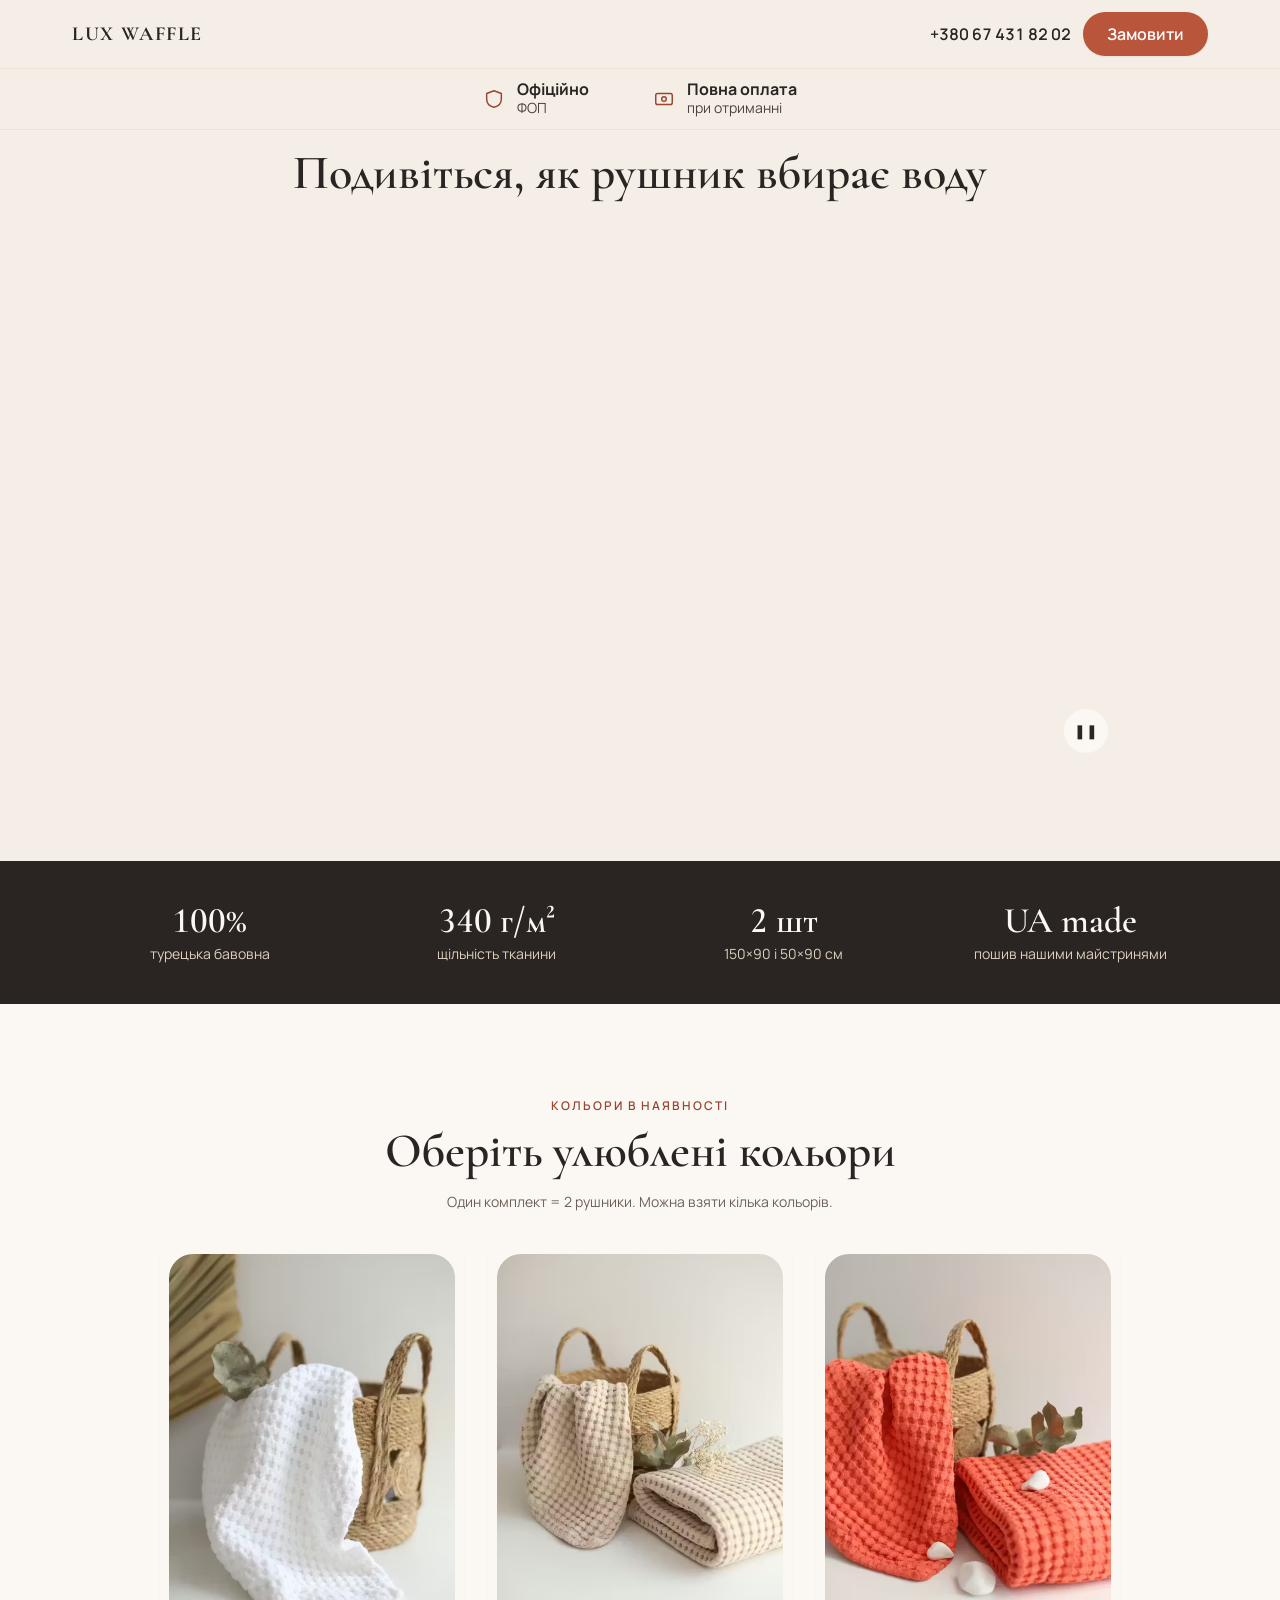
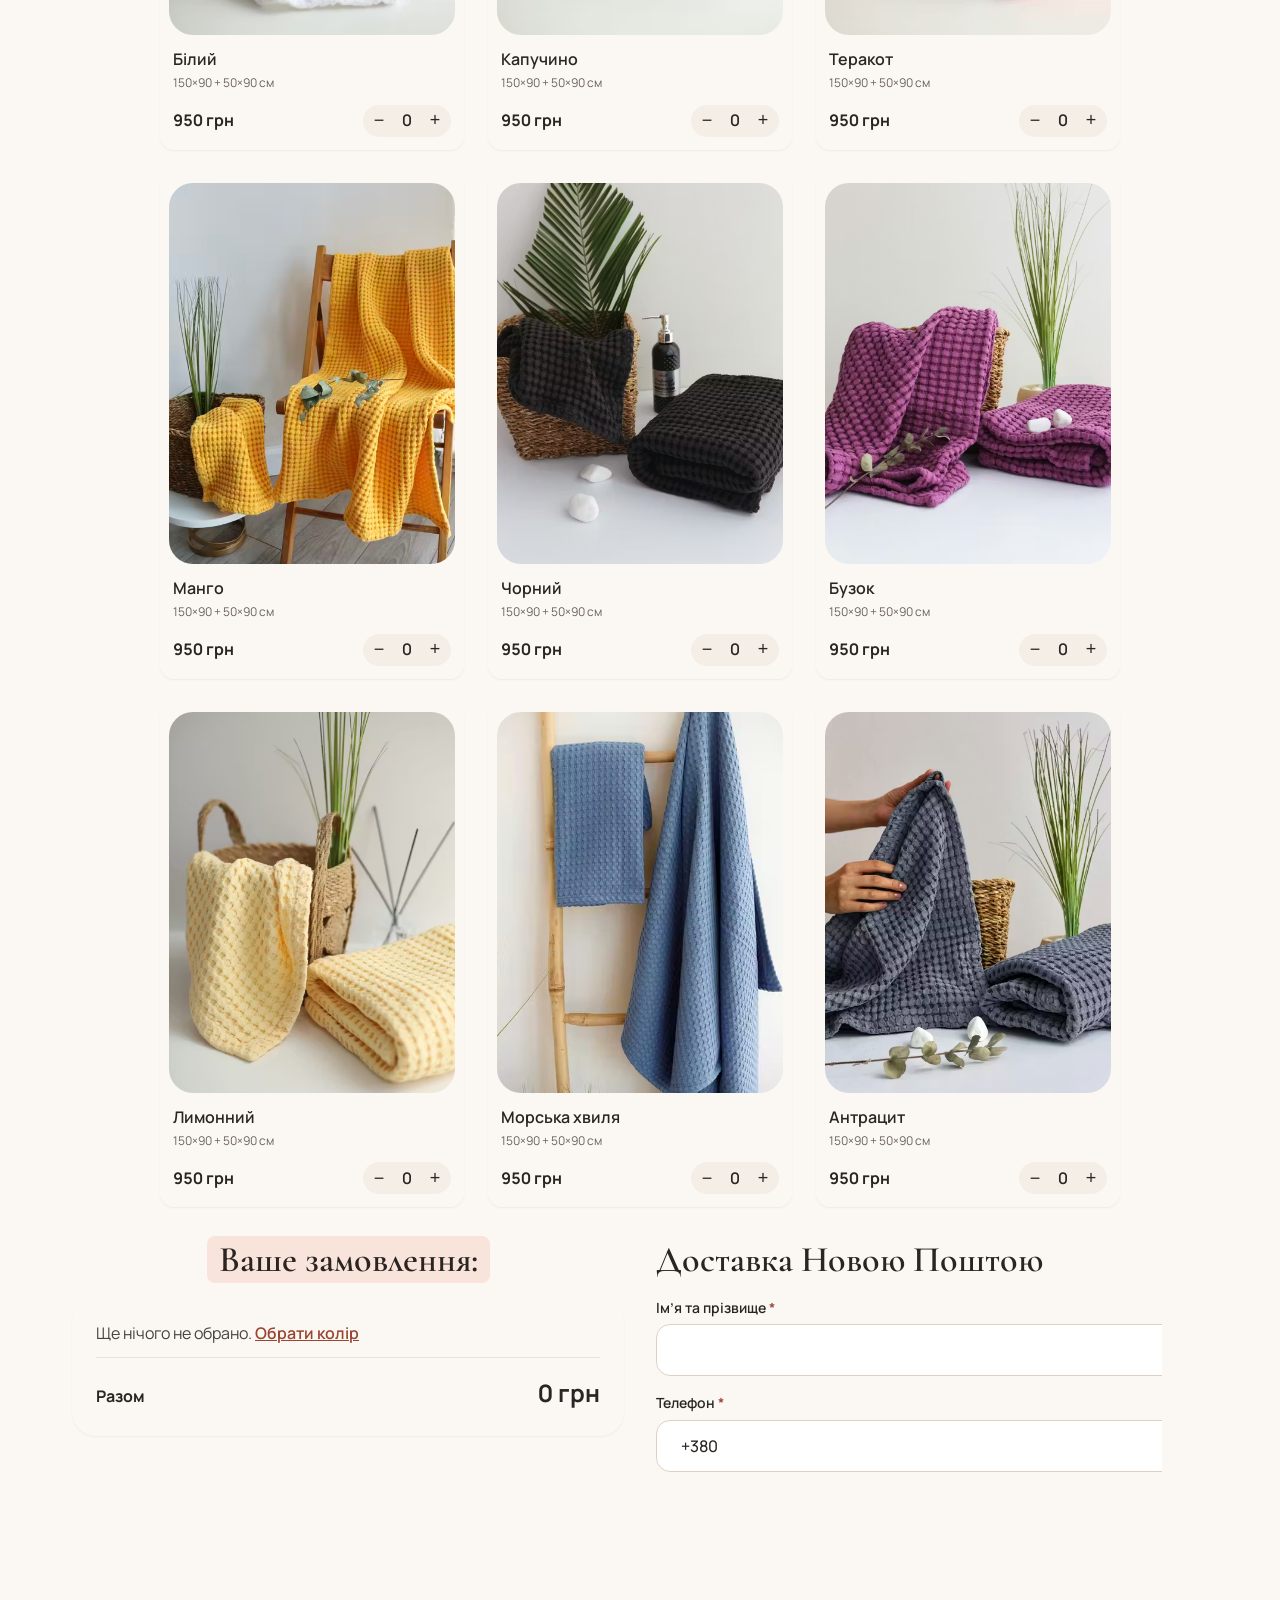
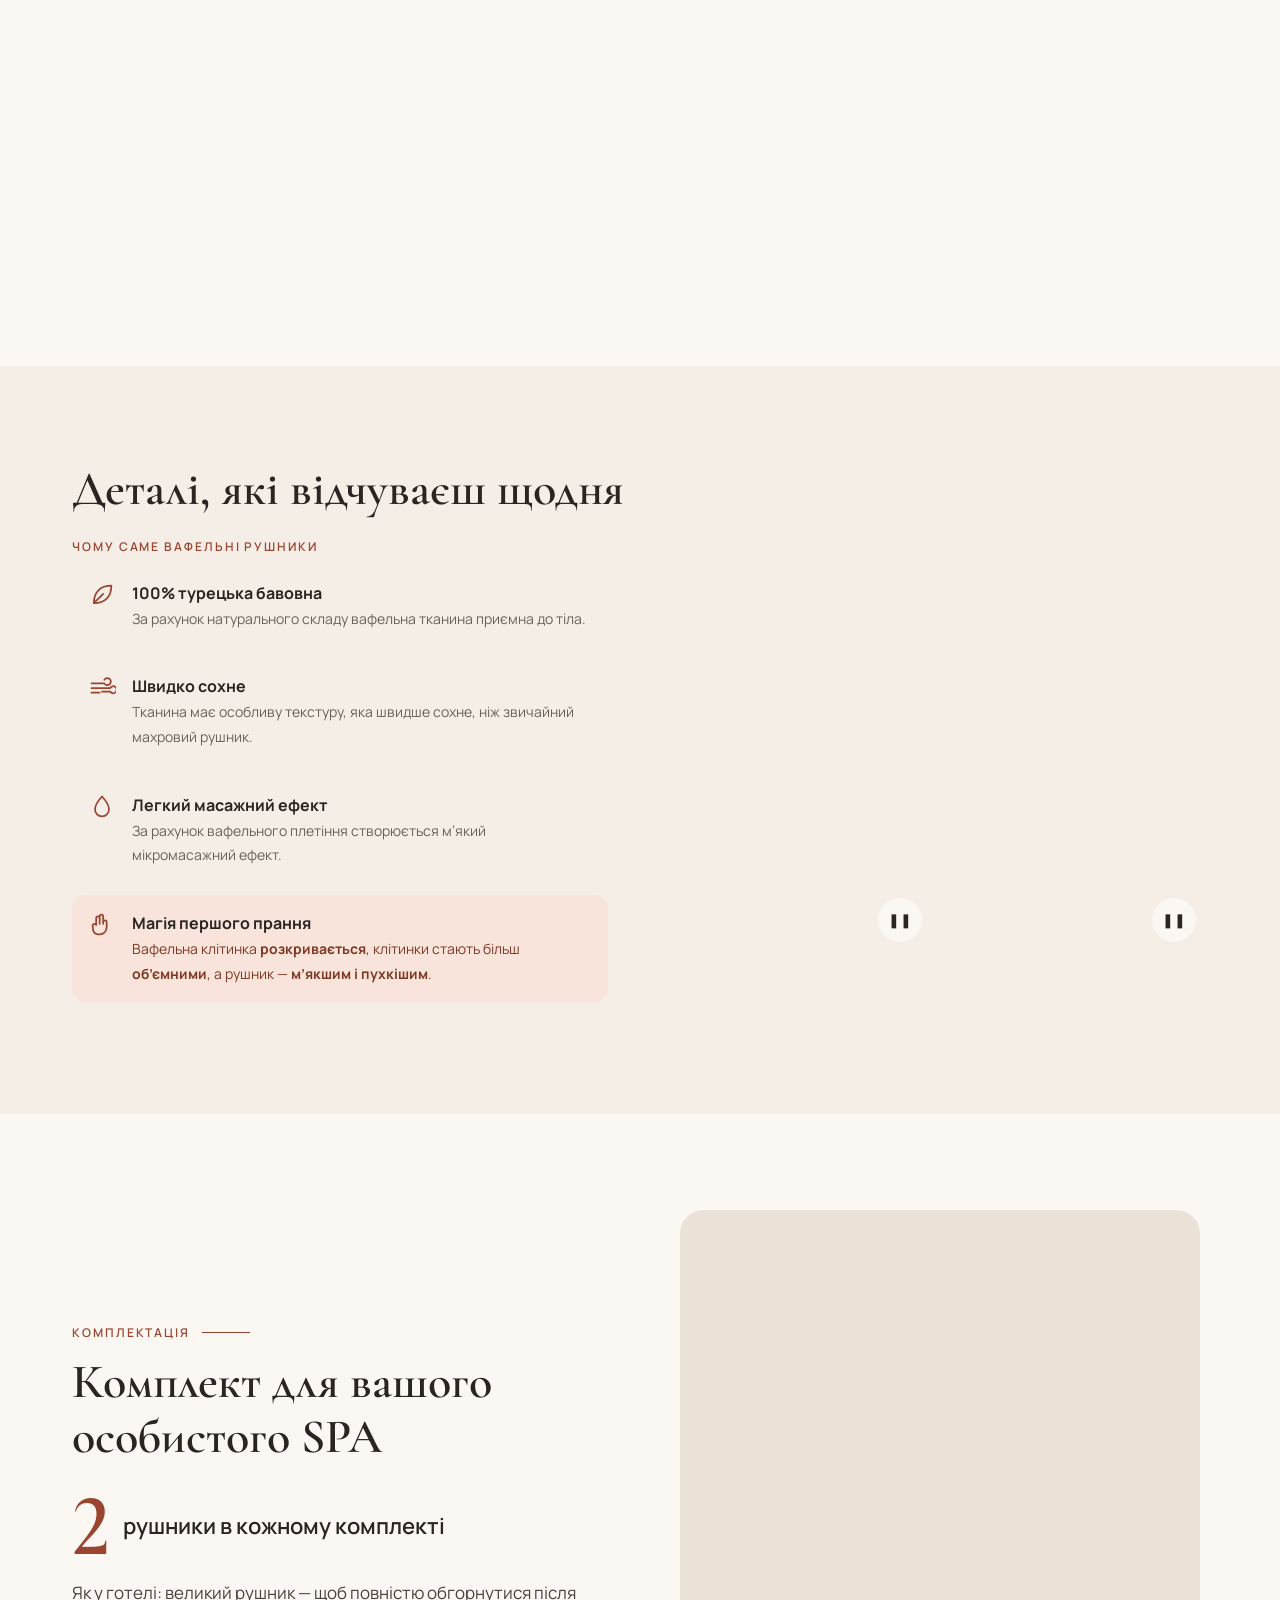
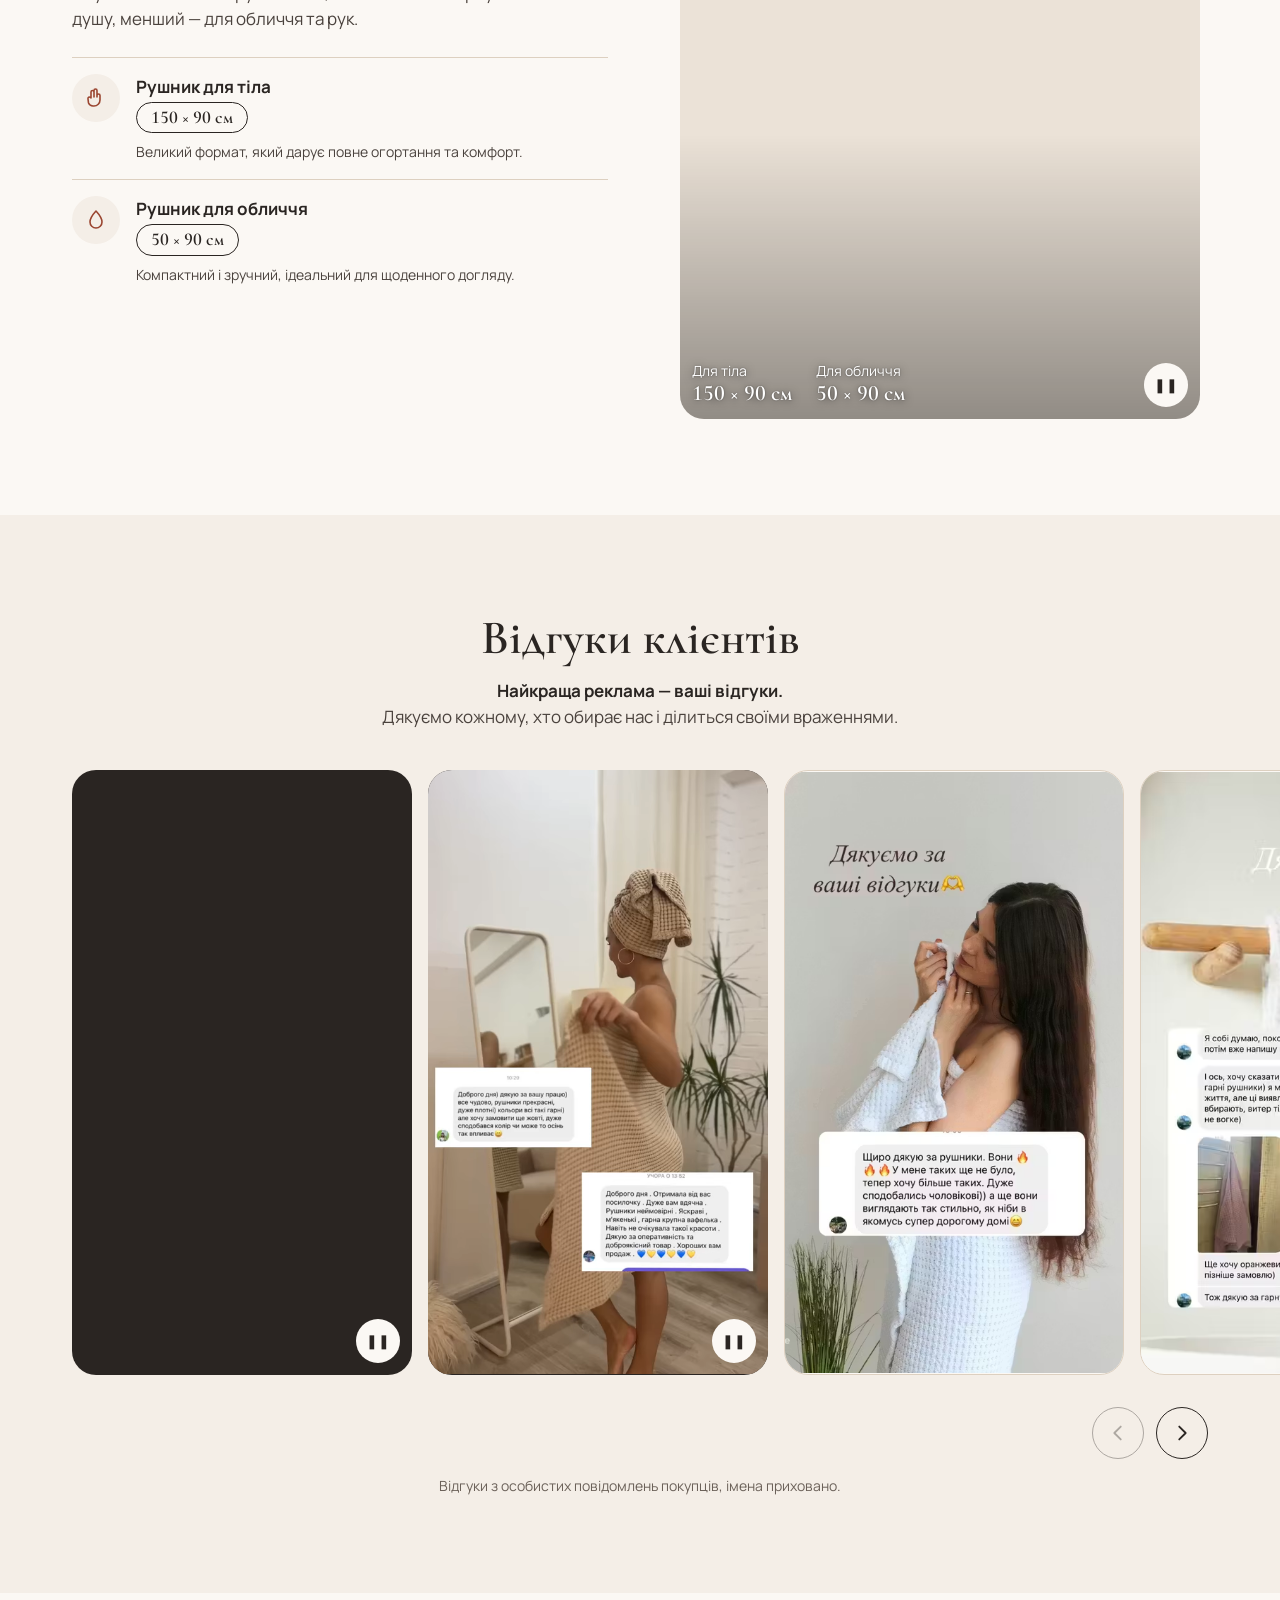
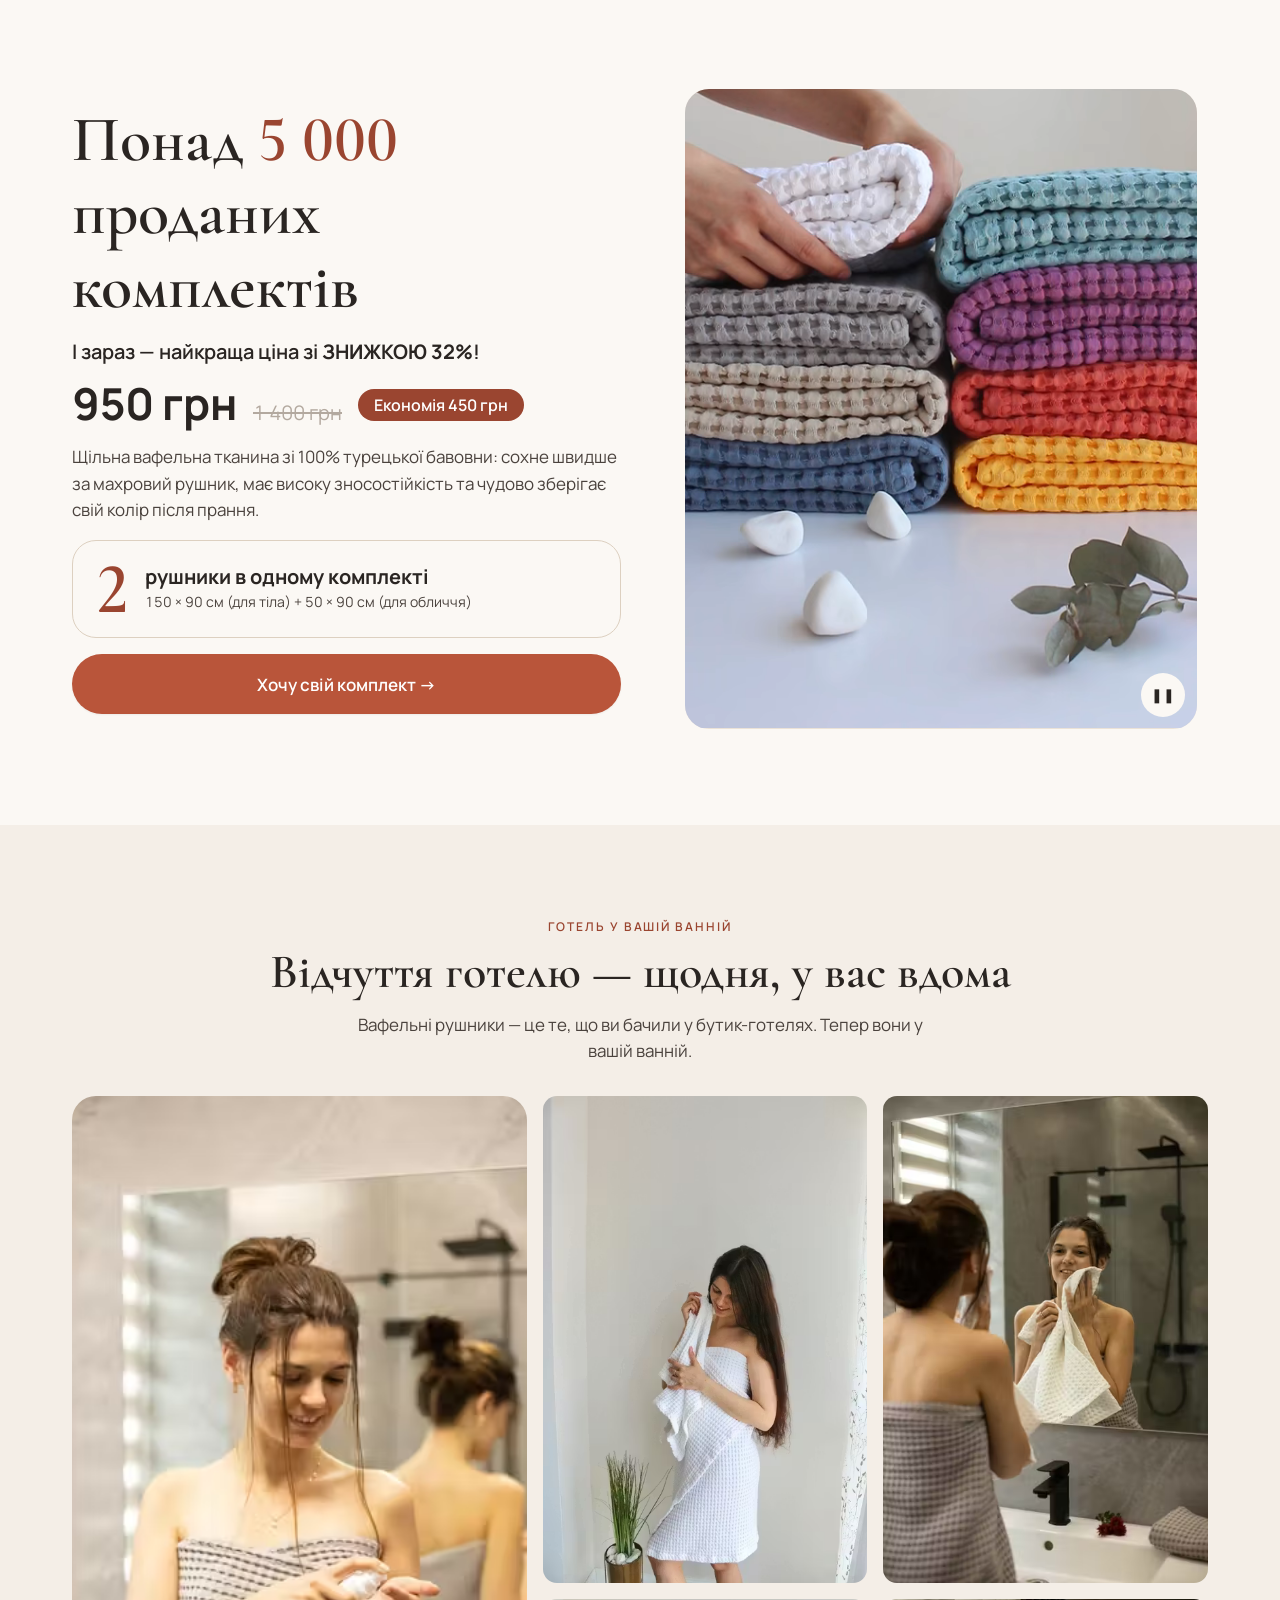
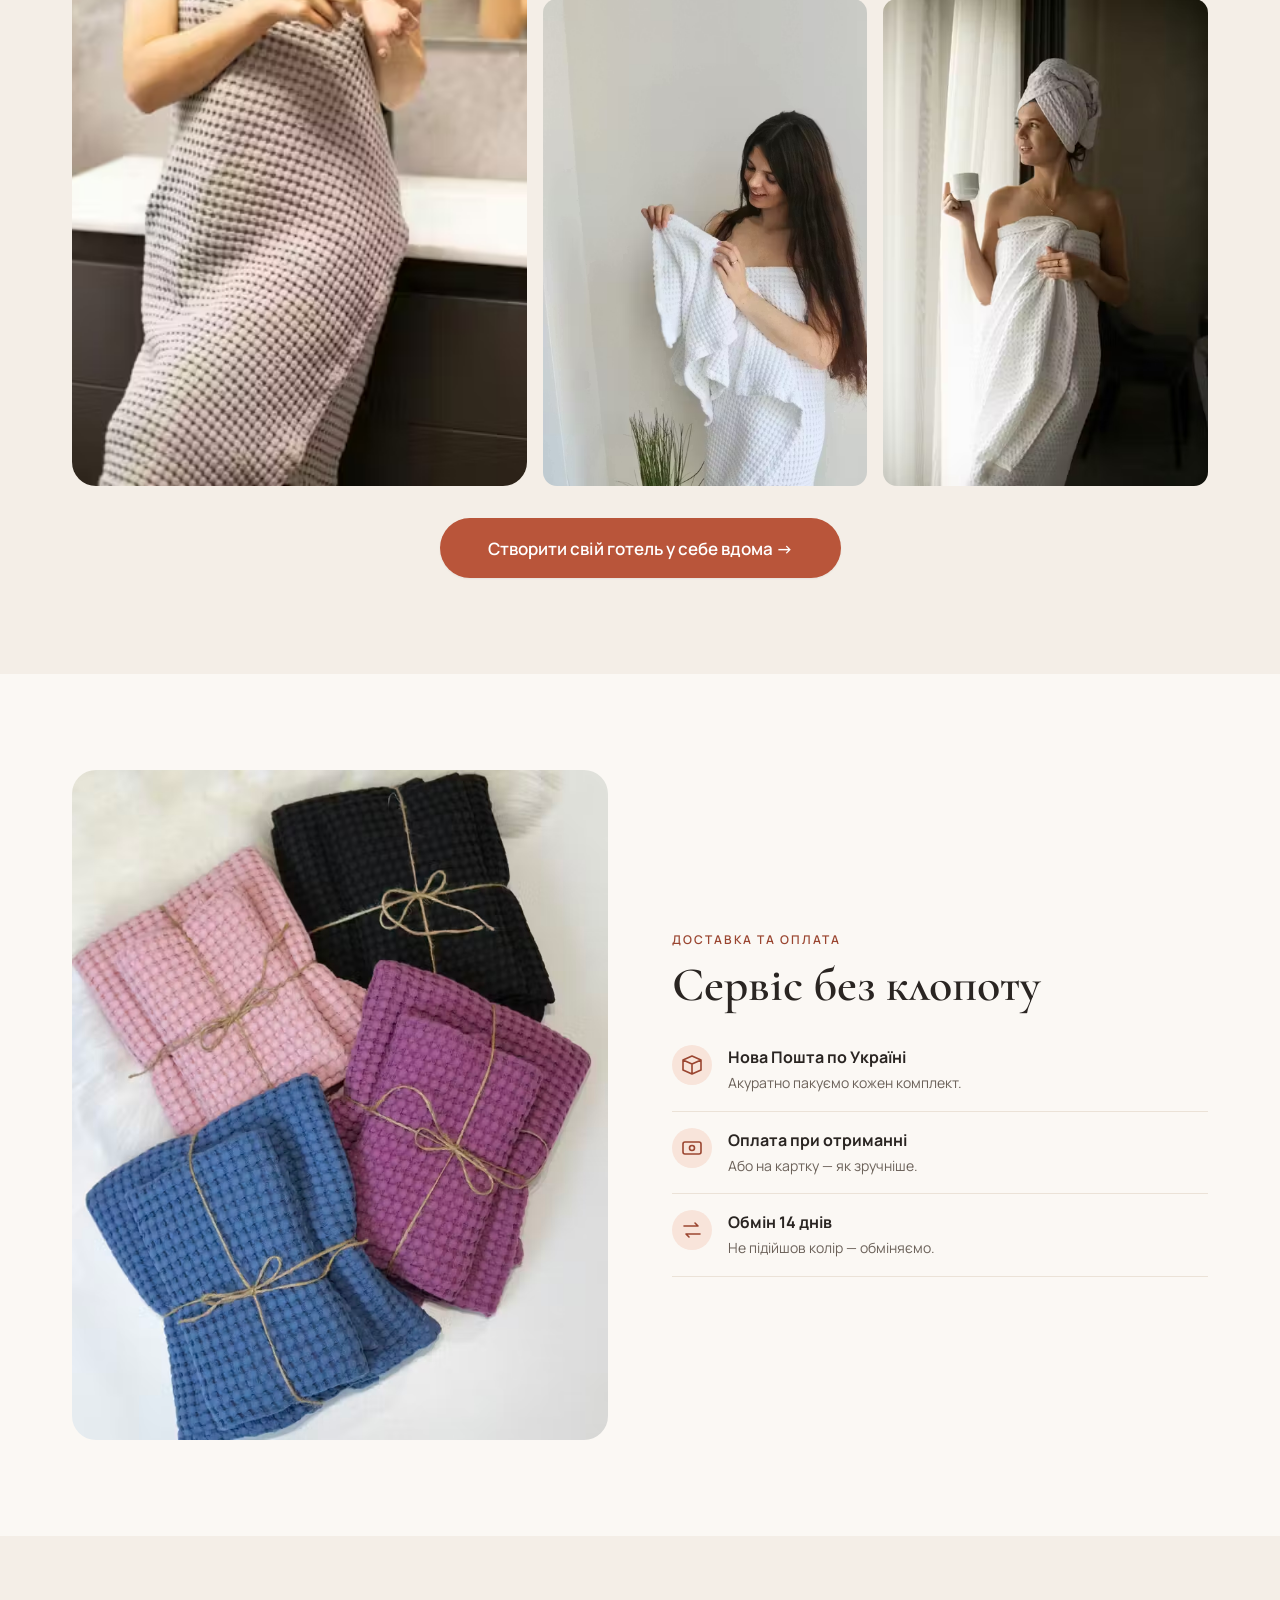
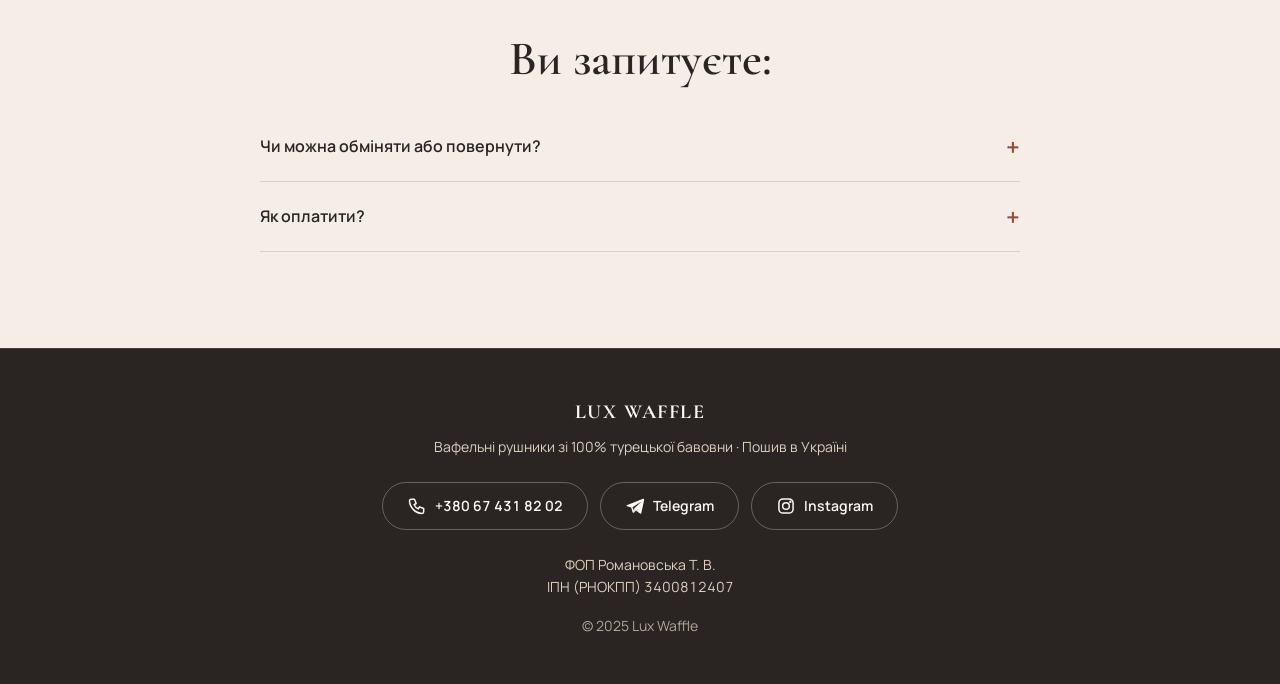
==== index.html @ 8eb2e9e8 "Enable TikTok pixel Co-Authored-By: Claude Fable 5.1 <noreply@anthropic.com>" ====
<!doctype html>
<html lang="uk">
<head>
<meta charset="utf-8">
<meta name="viewport" content="width=device-width, initial-scale=1, viewport-fit=cover">
<title>Вафельні рушники зі 100% турецької бавовни — 950 грн замість 1 400 | Lux Waffle</title>
<meta name="description" content="Комплект із двох вафельних рушників зі 100% турецької бавовни: швидко сохнуть, розпушуються після першого прання. 150×90 + 50×90 см, 950 грн. Обмін протягом 14 днів. Доставка Новою Поштою.">
<meta name="robots" content="index, follow, max-image-preview:large">
<link rel="canonical" href="https://luxwaffle.in.ua/">
<meta name="theme-color" content="#F4EEE7">
<meta name="facebook-domain-verification" content="s3192kuuu6k5izwps4gpxlghhlc7li">
<meta property="og:type" content="website">
<meta property="og:locale" content="uk_UA">
<meta property="og:site_name" content="Lux Waffle">
<meta property="og:url" content="https://luxwaffle.in.ua/">
<meta property="og:title" content="Вафельні рушники зі 100% турецької бавовни — 950 грн замість 1 400">
<meta property="og:description" content="Комплект із двох вафельних рушників (150×90 і 50×90 см): сохнуть швидше за махрові, розпушуються після першого прання. Доставка Новою Поштою по всій Україні.">
<meta property="og:image" content="https://luxwaffle.in.ua/assets/og.jpg">
<meta property="og:image:width" content="1200">
<meta property="og:image:height" content="630">
<meta property="og:image:alt" content="Жінка в білому вафельному рушнику з кавою біля вікна, комплект 950 грн">
<meta name="twitter:card" content="summary_large_image">
<meta name="twitter:title" content="Вафельні рушники зі 100% турецької бавовни — 950 грн">
<meta name="twitter:description" content="Комплект із двох вафельних рушників: сохнуть швидше за махрові, розпушуються після першого прання.">
<meta name="twitter:image" content="https://luxwaffle.in.ua/assets/og.jpg">
<link rel="icon" href="data:image/svg+xml,%3Csvg xmlns='http://www.w3.org/2000/svg' viewBox='0 0 64 64'%3E%3Crect width='64' height='64' rx='14' fill='%23B9553A'/%3E%3Ctext x='32' y='43' font-size='30' font-family='Georgia,serif' font-weight='700' text-anchor='middle' fill='%23fff'%3ELW%3C/text%3E%3C/svg%3E">
<link rel="preload" as="image" href="assets/vid/hero.jpg">
<link rel="stylesheet" href="css/tokens.css?v=5c366358">
<link rel="stylesheet" href="css/components.css?v=5c366358">
<link rel="stylesheet" href="css/landing.css?v=5c366358">
<script type="application/ld+json">{"@context":"https://schema.org","@type":"Product","name":"Комплект вафельних рушників Lux Waffle (2 шт: 150×90 і 50×90 см)","description":"100% турецька бавовна, пошив в Україні. Щільність 340 г/м².","image":"https://luxwaffle.in.ua/assets/og.jpg","url":"https://luxwaffle.in.ua/","brand":{"@type":"Brand","name":"Lux Waffle"},"offers":{"@type":"Offer","price":"950","priceCurrency":"UAH"}}</script>
</head>
<body>
<a class="skip" href="#order">Перейти до замовлення</a>

<header class="header">
  <div class="container header__bar">
    <span class="t-brand" style="font-size:1.25rem">Lux Waffle</span>
    <div class="header__right">
      <a class="tel" href="tel:+380674318202">+380 67 431 82 02</a>
      <a href="#order" class="btn btn--primary">Замовити</a>
    </div>
  </div>
</header>
<div class="trust-wrap">
<ul class="container trust-strip">
    <li class="trust-item"><svg viewBox="0 0 24 24" aria-hidden="true"><path d="M12 3l8 3v6c0 5-3.5 8-8 9-4.5-1-8-4-8-9V6z"/></svg><span><b>Офіційно</b> ФОП</span></li>
    <li class="trust-item"><svg viewBox="0 0 24 24" aria-hidden="true"><rect x="3" y="6" width="18" height="12" rx="2"/><circle cx="12" cy="12" r="2.5"/></svg><span><b>Повна оплата</b> при отриманні</span></li>
  </ul>
</div>

<main>
<section class="section" id="top" aria-labelledby="h-abs" style="padding-top:var(--sp-4)">
  <div class="container stack">
    <h2 class="t-h1 center" id="h-abs" style="margin:0 0 var(--sp-5)">Подивіться, як рушник вбирає воду</h2>
    <div class="media media--45 only-m"><video class="" muted loop playsinline preload="none" poster="assets/vid/absorb-m.jpg" aria-label="Тест вбирання вологи вафельним рушником" data-autoplay><source src="assets/vid/absorb-m.webm" type="video/webm"><source src="assets/vid/absorb-m.mp4" type="video/mp4"></video><div class="play-ui"><button class="pp" type="button" aria-label="Пауза" data-pp>❚❚</button></div></div>
    <div class="media media--169 only-d" style="max-width:960px;margin-inline:auto"><video class="" muted loop playsinline preload="none" poster="assets/vid/absorb-d.jpg" aria-label="Тест вбирання вологи вафельним рушником" data-autoplay><source src="assets/vid/absorb-d.webm" type="video/webm"><source src="assets/vid/absorb-d.mp4" type="video/mp4"></video><div class="play-ui"><button class="pp" type="button" aria-label="Пауза" data-pp>❚❚</button></div></div>
  </div>
</section>

<section class="facts" aria-label="Коротко про рушники">
  <ul class="container facts__list">
    <li><b>100%</b><span>турецька бавовна</span></li>
    <li><b>340 г/м²</b><span>щільність тканини</span></li>
    <li><b>2 шт</b><span>150×90 і 50×90 см</span></li>
    <li><b>UA made</b><span>пошив нашими майстринями</span></li>
  </ul>
</section>

<section class="section section--alt" id="order" aria-labelledby="h-order">
  <div class="container">
    <p class="t-eyebrow center" style="margin:0">Кольори в наявності</p>
    <h2 class="t-h1 center" id="h-order" style="margin:var(--sp-3) 0">Оберіть улюблені кольори</h2>
    <p class="t-small center" style="margin:0 0 var(--sp-6)">Один комплект = 2 рушники. Можна взяти кілька кольорів.</p>
    <div class="swatch-grid" id="swatches"><div class="swatch" data-i="0"><div class="swatch__img media"><picture><source type="image/avif" srcset="assets/img/c-white-480.avif 480w, assets/img/c-white-768.avif 768w" sizes="(min-width:768px) 300px, 46vw"><source type="image/webp" srcset="assets/img/c-white-480.webp 480w, assets/img/c-white-768.webp 768w" sizes="(min-width:768px) 300px, 46vw"><img class="" src="assets/img/c-white-768.jpg" srcset="assets/img/c-white-480.jpg 480w, assets/img/c-white-768.jpg 768w" sizes="(min-width:768px) 300px, 46vw" width="768" height="1152" alt="Вафельні рушники, колір білий" loading="lazy" decoding="async"></picture></div><p class="swatch__name">Білий</p><p class="swatch__meta">150×90 + 50×90 см</p><div class="swatch__row"><span class="swatch__price">950 грн</span><div class="qty" role="group" aria-label="Кількість комплектів, Білий"><button type="button" data-d="-1" aria-label="Менше">−</button><output>0</output><button type="button" data-d="1" aria-label="Більше">+</button></div></div></div><div class="swatch" data-i="1"><div class="swatch__img media"><picture><source type="image/avif" srcset="assets/img/c-cappuccino-480.avif 480w, assets/img/c-cappuccino-768.avif 768w" sizes="(min-width:768px) 300px, 46vw"><source type="image/webp" srcset="assets/img/c-cappuccino-480.webp 480w, assets/img/c-cappuccino-768.webp 768w" sizes="(min-width:768px) 300px, 46vw"><img class="" src="assets/img/c-cappuccino-768.jpg" srcset="assets/img/c-cappuccino-480.jpg 480w, assets/img/c-cappuccino-768.jpg 768w" sizes="(min-width:768px) 300px, 46vw" width="768" height="1152" alt="Вафельні рушники, колір капучино" loading="lazy" decoding="async"></picture></div><p class="swatch__name">Капучино</p><p class="swatch__meta">150×90 + 50×90 см</p><div class="swatch__row"><span class="swatch__price">950 грн</span><div class="qty" role="group" aria-label="Кількість комплектів, Капучино"><button type="button" data-d="-1" aria-label="Менше">−</button><output>0</output><button type="button" data-d="1" aria-label="Більше">+</button></div></div></div><div class="swatch" data-i="2"><div class="swatch__img media"><picture><source type="image/avif" srcset="assets/img/c-terracotta-480.avif 480w, assets/img/c-terracotta-768.avif 768w" sizes="(min-width:768px) 300px, 46vw"><source type="image/webp" srcset="assets/img/c-terracotta-480.webp 480w, assets/img/c-terracotta-768.webp 768w" sizes="(min-width:768px) 300px, 46vw"><img class="" src="assets/img/c-terracotta-768.jpg" srcset="assets/img/c-terracotta-480.jpg 480w, assets/img/c-terracotta-768.jpg 768w" sizes="(min-width:768px) 300px, 46vw" width="768" height="961" alt="Вафельні рушники, колір теракот" loading="lazy" decoding="async"></picture></div><p class="swatch__name">Теракот</p><p class="swatch__meta">150×90 + 50×90 см</p><div class="swatch__row"><span class="swatch__price">950 грн</span><div class="qty" role="group" aria-label="Кількість комплектів, Теракот"><button type="button" data-d="-1" aria-label="Менше">−</button><output>0</output><button type="button" data-d="1" aria-label="Більше">+</button></div></div></div><div class="swatch" data-i="3"><div class="swatch__img media"><picture><source type="image/avif" srcset="assets/img/c-yellow-480.avif 480w, assets/img/c-yellow-768.avif 768w" sizes="(min-width:768px) 300px, 46vw"><source type="image/webp" srcset="assets/img/c-yellow-480.webp 480w, assets/img/c-yellow-768.webp 768w" sizes="(min-width:768px) 300px, 46vw"><img class="" src="assets/img/c-yellow-768.jpg" srcset="assets/img/c-yellow-480.jpg 480w, assets/img/c-yellow-768.jpg 768w" sizes="(min-width:768px) 300px, 46vw" width="768" height="1152" alt="Вафельні рушники, колір манго" loading="lazy" decoding="async"></picture></div><p class="swatch__name">Манго</p><p class="swatch__meta">150×90 + 50×90 см</p><div class="swatch__row"><span class="swatch__price">950 грн</span><div class="qty" role="group" aria-label="Кількість комплектів, Манго"><button type="button" data-d="-1" aria-label="Менше">−</button><output>0</output><button type="button" data-d="1" aria-label="Більше">+</button></div></div></div><div class="swatch" data-i="4"><div class="swatch__img media"><picture><source type="image/avif" srcset="assets/img/c-black-480.avif 480w, assets/img/c-black-768.avif 768w" sizes="(min-width:768px) 300px, 46vw"><source type="image/webp" srcset="assets/img/c-black-480.webp 480w, assets/img/c-black-768.webp 768w" sizes="(min-width:768px) 300px, 46vw"><img class="" src="assets/img/c-black-768.jpg" srcset="assets/img/c-black-480.jpg 480w, assets/img/c-black-768.jpg 768w" sizes="(min-width:768px) 300px, 46vw" width="768" height="1152" alt="Вафельні рушники, колір чорний" loading="lazy" decoding="async"></picture></div><p class="swatch__name">Чорний</p><p class="swatch__meta">150×90 + 50×90 см</p><div class="swatch__row"><span class="swatch__price">950 грн</span><div class="qty" role="group" aria-label="Кількість комплектів, Чорний"><button type="button" data-d="-1" aria-label="Менше">−</button><output>0</output><button type="button" data-d="1" aria-label="Більше">+</button></div></div></div><div class="swatch" data-i="5"><div class="swatch__img media"><picture><source type="image/avif" srcset="assets/img/c-lilac-480.avif 480w, assets/img/c-lilac-768.avif 768w" sizes="(min-width:768px) 300px, 46vw"><source type="image/webp" srcset="assets/img/c-lilac-480.webp 480w, assets/img/c-lilac-768.webp 768w" sizes="(min-width:768px) 300px, 46vw"><img class="" src="assets/img/c-lilac-768.jpg" srcset="assets/img/c-lilac-480.jpg 480w, assets/img/c-lilac-768.jpg 768w" sizes="(min-width:768px) 300px, 46vw" width="768" height="1008" alt="Вафельні рушники, колір бузок" loading="lazy" decoding="async"></picture></div><p class="swatch__name">Бузок</p><p class="swatch__meta">150×90 + 50×90 см</p><div class="swatch__row"><span class="swatch__price">950 грн</span><div class="qty" role="group" aria-label="Кількість комплектів, Бузок"><button type="button" data-d="-1" aria-label="Менше">−</button><output>0</output><button type="button" data-d="1" aria-label="Більше">+</button></div></div></div><div class="swatch" data-i="6"><div class="swatch__img media"><picture><source type="image/avif" srcset="assets/img/c-lemon-480.avif 480w, assets/img/c-lemon-768.avif 768w" sizes="(min-width:768px) 300px, 46vw"><source type="image/webp" srcset="assets/img/c-lemon-480.webp 480w, assets/img/c-lemon-768.webp 768w" sizes="(min-width:768px) 300px, 46vw"><img class="" src="assets/img/c-lemon-768.jpg" srcset="assets/img/c-lemon-480.jpg 480w, assets/img/c-lemon-768.jpg 768w" sizes="(min-width:768px) 300px, 46vw" width="768" height="1152" alt="Вафельні рушники, колір лимонний" loading="lazy" decoding="async"></picture></div><p class="swatch__name">Лимонний</p><p class="swatch__meta">150×90 + 50×90 см</p><div class="swatch__row"><span class="swatch__price">950 грн</span><div class="qty" role="group" aria-label="Кількість комплектів, Лимонний"><button type="button" data-d="-1" aria-label="Менше">−</button><output>0</output><button type="button" data-d="1" aria-label="Більше">+</button></div></div></div><div class="swatch" data-i="7"><div class="swatch__img media"><picture><source type="image/avif" srcset="assets/img/c-wave-480.avif 480w, assets/img/c-wave-768.avif 768w" sizes="(min-width:768px) 300px, 46vw"><source type="image/webp" srcset="assets/img/c-wave-480.webp 480w, assets/img/c-wave-768.webp 768w" sizes="(min-width:768px) 300px, 46vw"><img class="" src="assets/img/c-wave-768.jpg" srcset="assets/img/c-wave-480.jpg 480w, assets/img/c-wave-768.jpg 768w" sizes="(min-width:768px) 300px, 46vw" width="768" height="961" alt="Вафельні рушники, колір морська хвиля" loading="lazy" decoding="async"></picture></div><p class="swatch__name">Морська хвиля</p><p class="swatch__meta">150×90 + 50×90 см</p><div class="swatch__row"><span class="swatch__price">950 грн</span><div class="qty" role="group" aria-label="Кількість комплектів, Морська хвиля"><button type="button" data-d="-1" aria-label="Менше">−</button><output>0</output><button type="button" data-d="1" aria-label="Більше">+</button></div></div></div><div class="swatch" data-i="8"><div class="swatch__img media"><picture><source type="image/avif" srcset="assets/img/c-anthracite-480.avif 480w, assets/img/c-anthracite-768.avif 768w" sizes="(min-width:768px) 300px, 46vw"><source type="image/webp" srcset="assets/img/c-anthracite-480.webp 480w, assets/img/c-anthracite-768.webp 768w" sizes="(min-width:768px) 300px, 46vw"><img class="" src="assets/img/c-anthracite-768.jpg" srcset="assets/img/c-anthracite-480.jpg 480w, assets/img/c-anthracite-768.jpg 768w" sizes="(min-width:768px) 300px, 46vw" width="768" height="1152" alt="Вафельні рушники, колір антрацит" loading="lazy" decoding="async"></picture></div><p class="swatch__name">Антрацит</p><p class="swatch__meta">150×90 + 50×90 см</p><div class="swatch__row"><span class="swatch__price">950 грн</span><div class="qty" role="group" aria-label="Кількість комплектів, Антрацит"><button type="button" data-d="-1" aria-label="Менше">−</button><output>0</output><button type="button" data-d="1" aria-label="Більше">+</button></div></div></div></div>
    <div class="order-grid">
      <div>
        <h3 class="t-h2 hl-title"><span class="hl">Ваше замовлення:</span></h3>
        <div class="summary">
          <div id="lines" aria-live="polite"></div>
          <div class="summary__total"><span>Разом</span><strong id="total">0 грн</strong></div>
        </div>
      </div>
      <form class="order-side" id="form" novalidate>
        <div class="order-form">
          <h3 class="t-h2" style="margin:0">Доставка Новою Поштою</h3>
          <div class="field"><label for="f-name">Ім’я та прізвище <span class="req" aria-hidden="true">*</span></label>
            <input class="input" id="f-name" name="name" autocomplete="name" required aria-required="true" aria-describedby="e-name">
            <p class="field__error" id="e-name" hidden></p></div>
          <div class="field"><label for="f-phone">Телефон <span class="req" aria-hidden="true">*</span></label>
            <input class="input" id="f-phone" name="phone" type="tel" inputmode="tel" autocomplete="tel" value="+380 " maxlength="17" required aria-required="true" aria-describedby="e-phone">
            <p class="field__error" id="e-phone" hidden></p></div>
          <div class="field"><label for="f-city">Населений пункт <span class="req" aria-hidden="true">*</span></label>
            <div class="combo"><input class="input" id="f-city" name="city" role="combobox" aria-autocomplete="list" aria-expanded="false" aria-controls="dl-city" autocomplete="off" autocapitalize="words" enterkeyhint="next" placeholder="Почніть вводити назву населеного пункту" required aria-required="true" aria-describedby="h-city e-city">
            <ul class="combo__list" id="dl-city" role="listbox" aria-label="Населені пункти" hidden></ul></div>
            <p class="field__hint" id="h-city">Оберіть населений пункт зі списку підказок.</p>
            <p class="field__error" id="e-city" hidden></p></div>
          <div class="field"><label for="f-wh">Відділення Нової Пошти <span class="req" aria-hidden="true">*</span></label>
            <div class="combo"><input class="input" id="f-wh" name="warehouse" role="combobox" aria-autocomplete="list" aria-expanded="false" aria-controls="dl-wh" autocomplete="off" placeholder="Спершу оберіть населений пункт" disabled required aria-required="true" aria-describedby="h-wh e-wh">
            <ul class="combo__list" id="dl-wh" role="listbox" aria-label="Відділення Нової Пошти" hidden></ul></div>
            <p class="field__hint" id="h-wh">Введіть номер відділення чи вулицю, щоб знайти потрібне.</p>
            <p class="field__error" id="e-wh" hidden></p></div>
          <div class="visually-hidden" aria-hidden="true"><label for="f-website">Не заповнюйте це поле</label><input id="f-website" name="website" tabindex="-1" autocomplete="off"></div>
          <p class="form-msg" id="form-msg" role="alert" hidden></p>
          <button class="btn btn--primary btn--block btn--lg" id="submit" type="submit">Замовити</button>
          <p class="form-note">Після отримання замовлення ми перевіримо наявність обраних кольорів та зв’яжемося з Вами у зручному месенджері або телефоном. <strong>Підтвердимо деталі замовлення та надішлемо реквізити для оплати або передоплати.</strong></p>
        </div>
      </form>
    </div>
  </div>
</section>

<section class="section" id="why" aria-labelledby="h-why">
  <div class="container why__head">
    <h2 class="t-h1" id="h-why" style="margin:0">Деталі, які відчуваєш щодня</h2>
  </div>
  <div class="container split split--rev" style="margin-top:var(--sp-5)">
    <div class="duo">
      <div class="media media--34"><video class="" muted loop playsinline preload="none" poster="assets/vid/wash.jpg" aria-label="Відео: вафельний рушник після прання" data-autoplay><source src="assets/vid/wash.webm" type="video/webm"><source src="assets/vid/wash.mp4" type="video/mp4"></video><div class="play-ui"><button class="pp" type="button" aria-label="Пауза" data-pp>❚❚</button></div></div>
      <div class="media media--34"><video class="" muted loop playsinline preload="none" poster="assets/vid/massage.jpg" aria-label="Макро: палець продавлює вафельну текстуру" data-autoplay><source src="assets/vid/massage.webm" type="video/webm"><source src="assets/vid/massage.mp4" type="video/mp4"></video><div class="play-ui"><button class="pp" type="button" aria-label="Пауза" data-pp>❚❚</button></div></div>
    </div>
    <div>
      <p class="t-eyebrow" style="margin:0 0 var(--sp-3)">Чому саме вафельні рушники</p>
      <ul class="benefits">
        <li class="benefit "><svg viewBox="0 0 24 24" aria-hidden="true"><path d="M5 19C5 9 11 4 20 4c0 9-5 15-15 15zM5 19l8-8"/></svg><div><b>100% турецька бавовна</b><span>За рахунок натурального складу вафельна тканина приємна до тіла.</span></div></li>
        <li class="benefit "><svg viewBox="0 0 24 24" aria-hidden="true"><path d="M3 8h11a3 3 0 100-3M3 12h16a3 3 0 110 3H12M3 16h7"/></svg><div><b>Швидко сохне</b><span>Тканина має особливу текстуру, яка швидше сохне, ніж звичайний махровий рушник.</span></div></li>
        <li class="benefit "><svg viewBox="0 0 24 24" aria-hidden="true"><path d="M12 3s6 6.5 6 11a6 6 0 11-12 0c0-4.5 6-11 6-11z"/></svg><div><b>Легкий масажний ефект</b><span>За рахунок вафельного плетіння створюється м’який мікромасажний ефект.</span></div></li>
        <li class="benefit benefit--magic"><svg viewBox="0 0 24 24" aria-hidden="true"><path d="M7 12V6a1.5 1.5 0 013 0v5m0-1V4.5a1.5 1.5 0 013 0V11m0-1.5a1.5 1.5 0 013 0V14a6 6 0 01-6 6h-1a5 5 0 01-4.5-3L4 13a1.5 1.5 0 012.5-1.5L7 12"/></svg><div><b>Магія першого прання</b><span>Вафельна клітинка <strong>розкривається</strong>, клітинки стають більш <strong>об’ємними</strong>, а рушник — <strong>м’якшим і пухкішим</strong>.</span></div></li>
      </ul>
    </div>
  </div>
</section>

<section class="section section--alt" id="kit" aria-labelledby="h-kit">
  <div class="container pair">
    <div>
      <p class="t-eyebrow t-eyebrow--line" style="margin:0">Комплектація</p>
      <h2 class="t-h1" id="h-kit" style="margin:var(--sp-4) 0 var(--sp-5)">Комплект для вашого особистого SPA</h2>
      <p class="pair__count"><span class="pair__big">2</span><span class="pair__cap">рушники в кожному комплекті</span></p>
      <p class="lead">Як у готелі: великий рушник — щоб повністю обгорнутися після душу, менший — для обличчя та рук.</p>
      <div style="margin-top:var(--sp-5)">
        <div class="spec-row"><div class="spec-row__icon"><svg viewBox="0 0 24 24" aria-hidden="true"><path d="M7 12V6a1.5 1.5 0 013 0v5m0-1V4.5a1.5 1.5 0 013 0V11m0-1.5a1.5 1.5 0 013 0V14a6 6 0 01-6 6h-1a5 5 0 01-4.5-3L4 13a1.5 1.5 0 012.5-1.5L7 12"/></svg></div><div><b>Рушник для тіла</b><span class="spec-row__size">150 × 90 см</span><p>Великий формат, який дарує повне огортання та комфорт.</p></div></div>
        <div class="spec-row"><div class="spec-row__icon"><svg viewBox="0 0 24 24" aria-hidden="true"><path d="M12 3s6 6.5 6 11a6 6 0 11-12 0c0-4.5 6-11 6-11z"/></svg></div><div><b>Рушник для обличчя</b><span class="spec-row__size">50 × 90 см</span><p>Компактний і зручний, ідеальний для щоденного догляду.</p></div></div>
      </div>
    </div>
    <div class="pair__photo pair__photo--video">
      <video class="" muted loop playsinline preload="none" poster="assets/vid/feel.jpg" aria-label="Жінка у великому білому вафельному рушнику для тіла притискає до щоки менший рушник для обличчя" data-autoplay><source src="assets/vid/feel.webm" type="video/webm"><source src="assets/vid/feel.mp4" type="video/mp4"></video><div class="play-ui"><button class="pp" type="button" aria-label="Пауза" data-pp>❚❚</button></div>
      <div class="pair__tags">
        <div class="callout"><small>Для тіла</small><b>150 × 90 см</b></div>
        <div class="callout"><small>Для обличчя</small><b>50 × 90 см</b></div>
      </div>
    </div>
  </div>
</section>

<section class="section" id="reviews" aria-labelledby="h-rev">
  <div class="container">
    <h2 class="t-h1 center" id="h-rev" style="margin:0 0 var(--sp-3)">Відгуки клієнтів</h2>
    <p class="lead center" style="max-width:560px;margin-inline:auto"><strong>Найкраща реклама — ваші відгуки.</strong><br>Дякуємо кожному, хто обирає нас і ділиться своїми враженнями.</p>
  </div>
  <div class="car">
    <ul class="car__track" id="rev-track" tabindex="0" role="region" aria-label="Відгуки клієнтів: гортайте вбік"><li class="slide slide--video"><figure><video class="" muted loop playsinline preload="none" poster="assets/vid/review1.jpg" aria-label="Відеовідгук: покупниця в бежевому вафельному рушнику" data-autoplay><source src="assets/vid/review1.webm" type="video/webm"><source src="assets/vid/review1.mp4" type="video/mp4"></video><div class="play-ui"><button class="pp" type="button" aria-label="Пауза" data-pp>❚❚</button></div><figcaption>«Хочу замовити два комплекти таких же, як раніше. Я просто в захваті від цих рушників»</figcaption></figure></li><li class="slide slide--video"><figure><video class="" muted loop playsinline preload="none" poster="assets/vid/review2.jpg" aria-label="Відеовідгук: покупниця в бежевому вафельному рушнику біля дзеркала, поруч повідомлення із відгуками" data-autoplay><source src="assets/vid/review2.webm" type="video/webm"><source src="assets/vid/review2.mp4" type="video/mp4"></video><div class="play-ui"><button class="pp" type="button" aria-label="Пауза" data-pp>❚❚</button></div><figcaption>«Рушнички неймовірні. Яскраві, м’якенькі, гарна крупна вафелька. Навіть не очікувала такої краси»</figcaption></figure></li><li class="slide slide--shot"><figure><picture><source type="image/avif" srcset="assets/img/rv1-480.avif 480w, assets/img/rv1-768.avif 768w" sizes="(min-width:768px) 340px, 82vw"><source type="image/webp" srcset="assets/img/rv1-480.webp 480w, assets/img/rv1-768.webp 768w" sizes="(min-width:768px) 340px, 82vw"><img class="" src="assets/img/rv1-768.jpg" srcset="assets/img/rv1-480.jpg 480w, assets/img/rv1-768.jpg 768w" sizes="(min-width:768px) 340px, 82vw" width="768" height="1365" alt="Скриншот відгуку покупця з листування" loading="lazy" decoding="async"></picture></figure></li><li class="slide slide--shot"><figure><picture><source type="image/avif" srcset="assets/img/rv2-480.avif 480w, assets/img/rv2-768.avif 768w" sizes="(min-width:768px) 340px, 82vw"><source type="image/webp" srcset="assets/img/rv2-480.webp 480w, assets/img/rv2-768.webp 768w" sizes="(min-width:768px) 340px, 82vw"><img class="" src="assets/img/rv2-768.jpg" srcset="assets/img/rv2-480.jpg 480w, assets/img/rv2-768.jpg 768w" sizes="(min-width:768px) 340px, 82vw" width="768" height="1365" alt="Скриншот відгуку покупця з листування" loading="lazy" decoding="async"></picture></figure></li><li class="slide slide--shot"><figure><picture><source type="image/avif" srcset="assets/img/rv3-480.avif 480w, assets/img/rv3-768.avif 768w" sizes="(min-width:768px) 340px, 82vw"><source type="image/webp" srcset="assets/img/rv3-480.webp 480w, assets/img/rv3-768.webp 768w" sizes="(min-width:768px) 340px, 82vw"><img class="" src="assets/img/rv3-768.jpg" srcset="assets/img/rv3-480.jpg 480w, assets/img/rv3-768.jpg 768w" sizes="(min-width:768px) 340px, 82vw" width="768" height="1365" alt="Скриншот відгуку покупця з листування" loading="lazy" decoding="async"></picture></figure></li><li class="slide slide--shot"><figure><picture><source type="image/avif" srcset="assets/img/rv4-480.avif 480w, assets/img/rv4-768.avif 768w" sizes="(min-width:768px) 340px, 82vw"><source type="image/webp" srcset="assets/img/rv4-480.webp 480w, assets/img/rv4-768.webp 768w" sizes="(min-width:768px) 340px, 82vw"><img class="" src="assets/img/rv4-768.jpg" srcset="assets/img/rv4-480.jpg 480w, assets/img/rv4-768.jpg 768w" sizes="(min-width:768px) 340px, 82vw" width="768" height="1365" alt="Скриншот відгуку покупця з листування" loading="lazy" decoding="async"></picture></figure></li><li class="slide slide--shot"><figure><picture><source type="image/avif" srcset="assets/img/rv5-480.avif 480w, assets/img/rv5-768.avif 768w" sizes="(min-width:768px) 340px, 82vw"><source type="image/webp" srcset="assets/img/rv5-480.webp 480w, assets/img/rv5-768.webp 768w" sizes="(min-width:768px) 340px, 82vw"><img class="" src="assets/img/rv5-768.jpg" srcset="assets/img/rv5-480.jpg 480w, assets/img/rv5-768.jpg 768w" sizes="(min-width:768px) 340px, 82vw" width="768" height="1365" alt="Скриншот відгуку покупця з листування" loading="lazy" decoding="async"></picture></figure></li><li class="slide slide--shot"><figure><picture><source type="image/avif" srcset="assets/img/rv6-480.avif 480w, assets/img/rv6-768.avif 768w" sizes="(min-width:768px) 340px, 82vw"><source type="image/webp" srcset="assets/img/rv6-480.webp 480w, assets/img/rv6-768.webp 768w" sizes="(min-width:768px) 340px, 82vw"><img class="" src="assets/img/rv6-768.jpg" srcset="assets/img/rv6-480.jpg 480w, assets/img/rv6-768.jpg 768w" sizes="(min-width:768px) 340px, 82vw" width="768" height="1365" alt="Скриншот відгуку покупця з листування" loading="lazy" decoding="async"></picture></figure></li><li class="slide slide--shot"><figure><picture><source type="image/avif" srcset="assets/img/rv7-480.avif 480w, assets/img/rv7-768.avif 768w" sizes="(min-width:768px) 340px, 82vw"><source type="image/webp" srcset="assets/img/rv7-480.webp 480w, assets/img/rv7-768.webp 768w" sizes="(min-width:768px) 340px, 82vw"><img class="" src="assets/img/rv7-768.jpg" srcset="assets/img/rv7-480.jpg 480w, assets/img/rv7-768.jpg 768w" sizes="(min-width:768px) 340px, 82vw" width="768" height="1365" alt="Скриншот відгуку покупця з листування" loading="lazy" decoding="async"></picture></figure></li><li class="slide slide--shot"><figure><picture><source type="image/avif" srcset="assets/img/rv8-480.avif 480w, assets/img/rv8-768.avif 768w" sizes="(min-width:768px) 340px, 82vw"><source type="image/webp" srcset="assets/img/rv8-480.webp 480w, assets/img/rv8-768.webp 768w" sizes="(min-width:768px) 340px, 82vw"><img class="" src="assets/img/rv8-768.jpg" srcset="assets/img/rv8-480.jpg 480w, assets/img/rv8-768.jpg 768w" sizes="(min-width:768px) 340px, 82vw" width="768" height="1365" alt="Скриншот відгуку покупця з листування" loading="lazy" decoding="async"></picture></figure></li><li class="slide slide--shot"><figure><picture><source type="image/avif" srcset="assets/img/rv9-480.avif 480w, assets/img/rv9-768.avif 768w" sizes="(min-width:768px) 340px, 82vw"><source type="image/webp" srcset="assets/img/rv9-480.webp 480w, assets/img/rv9-768.webp 768w" sizes="(min-width:768px) 340px, 82vw"><img class="" src="assets/img/rv9-768.jpg" srcset="assets/img/rv9-480.jpg 480w, assets/img/rv9-768.jpg 768w" sizes="(min-width:768px) 340px, 82vw" width="768" height="1365" alt="Скриншот відгуку покупця з листування" loading="lazy" decoding="async"></picture></figure></li><li class="slide slide--shot"><figure><picture><source type="image/avif" srcset="assets/img/rv10-480.avif 480w, assets/img/rv10-768.avif 768w" sizes="(min-width:768px) 340px, 82vw"><source type="image/webp" srcset="assets/img/rv10-480.webp 480w, assets/img/rv10-768.webp 768w" sizes="(min-width:768px) 340px, 82vw"><img class="" src="assets/img/rv10-768.jpg" srcset="assets/img/rv10-480.jpg 480w, assets/img/rv10-768.jpg 768w" sizes="(min-width:768px) 340px, 82vw" width="768" height="1365" alt="Скриншот відгуку покупця з листування" loading="lazy" decoding="async"></picture></figure></li><li class="slide slide--shot"><figure><picture><source type="image/avif" srcset="assets/img/rv11-480.avif 480w, assets/img/rv11-768.avif 768w" sizes="(min-width:768px) 340px, 82vw"><source type="image/webp" srcset="assets/img/rv11-480.webp 480w, assets/img/rv11-768.webp 768w" sizes="(min-width:768px) 340px, 82vw"><img class="" src="assets/img/rv11-768.jpg" srcset="assets/img/rv11-480.jpg 480w, assets/img/rv11-768.jpg 768w" sizes="(min-width:768px) 340px, 82vw" width="768" height="1365" alt="Скриншот відгуку покупця з листування" loading="lazy" decoding="async"></picture></figure></li></ul>
    <div class="container car__nav">
      <button class="car__btn" type="button" id="rev-prev" aria-label="Попередні відгуки" disabled><svg viewBox="0 0 24 24" aria-hidden="true"><path d="M15 5l-7 7 7 7"/></svg></button>
      <button class="car__btn" type="button" id="rev-next" aria-label="Наступні відгуки"><svg viewBox="0 0 24 24" aria-hidden="true"><path d="M9 5l7 7-7 7"/></svg></button>
    </div>
  </div>
  <div class="container"><p class="t-small center" style="margin:var(--sp-4) 0 0">Відгуки з особистих повідомлень покупців, імена приховано.</p></div>
</section>

<section class="section section--alt" id="proof">
  <div class="container hero__grid">
    <div class="hero__copy">
      <h1 class="t-display hero__h1" style="margin:0">Понад <span class="hero__num">5 000</span> проданих комплектів</h1>
      <p class="hero__sub">І зараз — найкраща ціна зі <strong>ЗНИЖКОЮ 32%</strong>!</p>
      <div class="offer">
        <div class="price"><span class="price__now">950 грн</span><span class="price__old"><span class="visually-hidden">Замість </span>1 400 грн</span></div>
        <span class="chip chip--save">Економія 450 грн</span>
      </div>
      <p class="lead">Щільна вафельна тканина зі 100% турецької бавовни: сохне швидше за махровий рушник, має високу зносостійкість та чудово зберігає свій колір після прання.</p>
      <div class="kit-badge">
        <span class="kit-badge__num" aria-hidden="true">2</span>
        <div class="kit-badge__txt"><b>рушники в одному комплекті</b><span>150 × 90 см (для тіла) + 50 × 90 см (для обличчя)</span></div>
      </div>
      <a href="#order" class="btn btn--primary btn--lg">Хочу свій комплект →</a>
    </div>
    <div class="hero__media media">
      <video class="" muted loop playsinline preload="none" poster="assets/vid/hero.jpg" aria-label="Білий вафельний рушник знімають зі стопки" data-autoplay><source src="assets/vid/hero.webm" type="video/webm"><source src="assets/vid/hero.mp4" type="video/mp4"></video><div class="play-ui"><button class="pp" type="button" aria-label="Пауза" data-pp>❚❚</button></div>
    </div>
  </div>
</section>

<section class="section hotel" aria-labelledby="h-gal">
  <div class="container">
    <p class="t-eyebrow center" style="margin:0">Готель у вашій ванній</p>
    <h2 class="t-h1 center" id="h-gal" style="margin:var(--sp-3) 0">Відчуття готелю — щодня, у вас вдома</h2>
    <p class="lead center" style="max-width:600px;margin-inline:auto">Вафельні рушники — це те, що ви бачили у бутик-готелях. Тепер вони у вашій ванній.</p>
    <div class="mosaic">
      <div class="media mosaic__big"><picture><source type="image/avif" srcset="assets/img/life1-480.avif 480w, assets/img/life1-768.avif 768w, assets/img/life1-1200.avif 1200w" sizes="(min-width:992px) 380px, 100vw"><source type="image/webp" srcset="assets/img/life1-480.webp 480w, assets/img/life1-768.webp 768w, assets/img/life1-1200.webp 1200w" sizes="(min-width:992px) 380px, 100vw"><img class="" src="assets/img/life1-768.jpg" srcset="assets/img/life1-480.jpg 480w, assets/img/life1-768.jpg 768w, assets/img/life1-1200.jpg 1200w" sizes="(min-width:992px) 380px, 100vw" width="1200" height="1800" alt="Жінка в сірому вафельному рушнику біля раковини у світлій ванній" loading="lazy" decoding="async"></picture></div>
      <div class="media"><picture><source type="image/avif" srcset="assets/img/gal5-480.avif 480w, assets/img/gal5-768.avif 768w" sizes="(min-width:992px) 190px, 46vw"><source type="image/webp" srcset="assets/img/gal5-480.webp 480w, assets/img/gal5-768.webp 768w" sizes="(min-width:992px) 190px, 46vw"><img class="" src="assets/img/gal5-768.jpg" srcset="assets/img/gal5-480.jpg 480w, assets/img/gal5-768.jpg 768w" sizes="(min-width:992px) 190px, 46vw" width="768" height="1146" alt="Жінка торкається щоки м’яким білим вафельним рушником" loading="lazy" decoding="async"></picture></div>
      <div class="media"><picture><source type="image/avif" srcset="assets/img/life4-480.avif 480w, assets/img/life4-768.avif 768w, assets/img/life4-1200.avif 1200w" sizes="(min-width:992px) 190px, 46vw"><source type="image/webp" srcset="assets/img/life4-480.webp 480w, assets/img/life4-768.webp 768w, assets/img/life4-1200.webp 1200w" sizes="(min-width:992px) 190px, 46vw"><img class="" src="assets/img/life4-768.jpg" srcset="assets/img/life4-480.jpg 480w, assets/img/life4-768.jpg 768w, assets/img/life4-1200.jpg 1200w" sizes="(min-width:992px) 190px, 46vw" width="1200" height="1800" alt="Жінка витирає обличчя білим рушником біля дзеркала" loading="lazy" decoding="async"></picture></div>
      <div class="media"><picture><source type="image/avif" srcset="assets/img/gal6-480.avif 480w, assets/img/gal6-768.avif 768w" sizes="(min-width:992px) 190px, 46vw"><source type="image/webp" srcset="assets/img/gal6-480.webp 480w, assets/img/gal6-768.webp 768w" sizes="(min-width:992px) 190px, 46vw"><img class="" src="assets/img/gal6-768.jpg" srcset="assets/img/gal6-480.jpg 480w, assets/img/gal6-768.jpg 768w" sizes="(min-width:992px) 190px, 46vw" width="768" height="1146" alt="Жінка розглядає текстуру білого вафельного рушника" loading="lazy" decoding="async"></picture></div>
      <div class="media"><picture><source type="image/avif" srcset="assets/img/cup-480.avif 480w, assets/img/cup-768.avif 768w" sizes="(min-width:992px) 190px, 46vw"><source type="image/webp" srcset="assets/img/cup-480.webp 480w, assets/img/cup-768.webp 768w" sizes="(min-width:992px) 190px, 46vw"><img class="" src="assets/img/cup-768.jpg" srcset="assets/img/cup-480.jpg 480w, assets/img/cup-768.jpg 768w" sizes="(min-width:992px) 190px, 46vw" width="768" height="1152" alt="Жінка з чашкою кави біля вікна в білому вафельному рушнику" loading="lazy" decoding="async"></picture></div>
    </div>
    <div class="center" style="margin-top:var(--sp-6)"><a href="#order" class="btn btn--primary btn--lg">Створити свій готель у себе вдома →</a></div>
  </div>
</section>

<section class="section section--alt" id="delivery" aria-labelledby="h-del">
  <div class="container split">
    <div class="media media--45"><picture><source type="image/avif" srcset="assets/img/pack-twine-480.avif 480w, assets/img/pack-twine-768.avif 768w, assets/img/pack-twine-1200.avif 1200w" sizes="(min-width:992px) 45vw, 100vw"><source type="image/webp" srcset="assets/img/pack-twine-480.webp 480w, assets/img/pack-twine-768.webp 768w, assets/img/pack-twine-1200.webp 1200w" sizes="(min-width:992px) 45vw, 100vw"><img class="" src="assets/img/pack-twine-768.jpg" srcset="assets/img/pack-twine-480.jpg 480w, assets/img/pack-twine-768.jpg 768w, assets/img/pack-twine-1200.jpg 1200w" sizes="(min-width:992px) 45vw, 100vw" width="1200" height="1800" alt="Комплекти рушників, перев’язані шпагатом" loading="lazy" decoding="async"></picture></div>
    <div>
      <p class="t-eyebrow" style="margin:0">Доставка та оплата</p>
      <h2 class="t-h1" id="h-del" style="margin:var(--sp-3) 0 var(--sp-4)">Сервіс без клопоту</h2>
      <div class="info-row"><div class="info-row__icon"><svg viewBox="0 0 24 24" aria-hidden="true"><path d="M3 7l9-4 9 4v10l-9 4-9-4zM3 7l9 4 9-4M12 11v10"/></svg></div><div><b>Нова Пошта по Україні</b><br><span class="t-small">Акуратно пакуємо кожен комплект.</span></div></div>
      <div class="info-row"><div class="info-row__icon"><svg viewBox="0 0 24 24" aria-hidden="true"><rect x="3" y="6" width="18" height="12" rx="2"/><circle cx="12" cy="12" r="2.5"/></svg></div><div><b>Оплата при отриманні</b><br><span class="t-small">Або на картку — як зручніше.</span></div></div>
      <div class="info-row"><div class="info-row__icon"><svg viewBox="0 0 24 24" aria-hidden="true"><path d="M4 8h14l-3-3M20 16H6l3 3"/></svg></div><div><b>Обмін 14 днів</b><br><span class="t-small">Не підійшов колір — обміняємо.</span></div></div>
    </div>
  </div>
</section>

<section class="section" id="faq" aria-labelledby="h-faq">
  <div class="container">
    <h2 class="t-h1 center" id="h-faq" style="margin:0 0 var(--sp-5)">Ви запитуєте:</h2>
    <div class="faq"><details><summary>Чи можна обміняти або повернути?</summary><p>Ви можете <strong>обміняти або повернути товар протягом 14 днів</strong> за умови, що він зберіг товарний вигляд: без слідів користування, прання чи пошкоджень.<br><br><strong>Витрати на доставку при обміні</strong> чи поверненні <strong>сплачує покупець.</strong></p></details><details><summary>Як оплатити?</summary><p>Після оформлення замовлення ми зв’яжемося з Вами, щоб підтвердити наявність обраного кольору та деталі замовлення. <strong>Після підтвердження надішлемо реквізити для оплати або</strong> мінімальної передоплати.<br><br>Оплатити замовлення можна <strong>банківським переказом на рахунок ФОП.</strong></p></details></div>
  </div>
</section>

</main>

<footer class="footer">
  <div class="container">
    <p class="t-brand" style="font-size:1.25rem;margin:0 0 var(--sp-2);color:var(--cream-50)">Lux Waffle</p>
    <p style="margin:0">Вафельні рушники зі 100% турецької бавовни · Пошив в Україні</p>
    <ul class="contacts">
      <li><a class="tel-link" href="tel:+380674318202"><svg class="stroke" viewBox="0 0 24 24" aria-hidden="true"><path d="M5 4h4l2 5-2.5 1.5a11 11 0 005 5L15 13l5 2v4a2 2 0 01-2 2A16 16 0 013 6a2 2 0 012-2z"/></svg>+380 67 431 82 02</a></li>
      <li><a href="https://t.me/tetiana_roma" target="_blank" rel="noopener"><svg viewBox="0 0 24 24" aria-hidden="true"><path d="M21.6 3.4 2.8 10.7c-1.3.5-1.3 1.3-.2 1.6l4.8 1.5 1.8 5.6c.2.6.1.8.7.8.5 0 .7-.2 1-.5l2.3-2.2 4.8 3.5c.9.5 1.5.2 1.7-.8L22.9 5c.3-1.2-.5-1.8-1.3-1.6zM9 13.4l9.5-6c.4-.3.8-.1.5.2l-7.8 7-.3 3.3L9 13.4z"/></svg>Telegram <span class="visually-hidden">@tetiana_roma</span></a></li>
      <li><a href="https://www.instagram.com/daisy_home_ua/" target="_blank" rel="noopener"><svg class="stroke" viewBox="0 0 24 24" aria-hidden="true"><rect x="3.5" y="3.5" width="17" height="17" rx="5"/><circle cx="12" cy="12" r="4"/><circle cx="17.2" cy="6.8" r=".6"/></svg>Instagram <span class="visually-hidden">daisy_home_ua</span></a></li>
    </ul>
    <p class="legal">ФОП Романовська Т. В.<br>ІПН (РНОКПП) 3400812407</p>
    <p style="margin:var(--sp-4) 0 0;opacity:.75">© 2025 Lux Waffle</p>
  </div>
</footer>

<div class="sticky-cta" id="sticky"><a href="#order" class="btn btn--primary btn--block" id="stickyBtn">Замовити</a></div>

<script>window.COLORS = ["Білий", "Капучино", "Теракот", "Манго", "Чорний", "Бузок", "Лимонний", "Морська хвиля", "Антрацит"]; window.META_PIXEL_ID = '4642988146021843'; window.CLARITY_ID = 'yxowed9cb3'; window.SITE_LAYOUT = 'L2_video_catalog_top'; window.TIKTOK_PIXEL_ID = 'DB9NN43C77UDN3PL28TG';</script>
<script src="js/main.js?v=5c366358" defer></script>
</body>
</html>
---- css/tokens.css ----
/* Waffle Landing — design tokens
   Source: landing sketch (warm cream, terracotta CTA, serif display + clean sans). */
@import url("https://fonts.googleapis.com/css2?family=Cormorant+Garamond:wght@500;600;700&family=Manrope:wght@400;500;600;700&display=swap&subset=cyrillic");

:root {
  /* Surfaces */
  --cream-50:  #FBF8F4;
  --cream-100: #F4EEE7;
  --cream-200: #EBE2D7;
  --cream-300: #DDD0C0;

  /* Ink */
  --ink-900: #2A2522;
  --ink-700: #4A423D;
  --ink-500: #6B6159;
  --ink-300: #B3A99F;

  /* Accent (terracotta) */
  --accent-300: #EBB9A4;
  --accent-100: #F8E4DA;
  --accent-500: #B9553A;
  --accent-600: #9A4530;
  --accent-700: #7E3926;

  /* Status */
  --success: #5C7F5A;
  --danger:  #B3402E;

  /* Product colours (towel swatches) */
  --sw-terracotta: #C9633F;
  --sw-cream:      #EFE4D3;
  --sw-blue:       #5E86A8;
  --sw-olive:      #6E7A4F;
  --sw-powder:     #E7A9A0;
  --sw-sage:       #8FA58A;
  --sw-graphite:   #4A4A4C;
  --sw-mint:       #9CC2AE;

  /* Type */
  --font-display: "Cormorant Garamond", "Times New Roman", serif;
  --font-body:    "Manrope", system-ui, -apple-system, "Segoe UI", sans-serif;

  --fs-display: clamp(2.25rem, 1.4rem + 3.6vw, 4.25rem);
  --fs-h1:      clamp(1.75rem, 1.2rem + 2.4vw, 3rem);
  --fs-h2:      clamp(1.5rem, 1.1rem + 1.6vw, 2.25rem);
  --fs-h3:      1.25rem;
  --fs-body:    1rem;
  --fs-small:   0.875rem;
  --fs-caption: 0.75rem;

  --lh-tight: 1.15;
  --lh-body:  1.55;

  /* Space (4px scale) */
  --sp-1: 4px;  --sp-2: 8px;  --sp-3: 12px; --sp-4: 16px;
  --sp-5: 24px; --sp-6: 32px; --sp-7: 48px; --sp-8: 64px; --sp-9: 96px;

  /* Shape & depth */
  --r-sm: 8px; --r-md: 14px; --r-lg: 24px; --r-pill: 999px;
  --shadow-sm: 0 1px 2px rgba(42,37,34,.06);
  --shadow-md: 0 8px 24px rgba(42,37,34,.08);
  --shadow-cta: var(--shadow-sm);

  /* Stacking scale */
  --z-header: 20; --z-sticky: 30; --z-skip: 40;

  /* Layout */
  --container: 1200px;
  --gutter: 16px;
  --section-y: var(--sp-7);
}

@media (min-width: 768px)  { :root { --gutter: 32px; --section-y: var(--sp-8); } }
@media (min-width: 1200px) { :root { --section-y: var(--sp-9); } }
---- css/components.css ----
/* Waffle Landing — components. Requires tokens.css */
*, *::before, *::after { box-sizing: border-box; }
html { -webkit-text-size-adjust: 100%; }
body {
  margin: 0; font-variant-numeric: normal; background: var(--cream-100); color: var(--ink-900);
  font: 400 var(--fs-body)/var(--lh-body) var(--font-body);
}
img { max-width: 100%; display: block; }

.container { width: 100%; max-width: var(--container); margin-inline: auto; padding-inline: var(--gutter); }
.section { padding-block: var(--section-y); }
.section--alt { background: var(--cream-50); }
.section--dark { background: var(--ink-900); color: var(--cream-50); }

/* Typography */
.t-display, .t-h1, .t-h2 { text-wrap: balance; font-family: var(--font-display); font-weight: 600; line-height: var(--lh-tight); margin: 0;  }
.t-display { font-size: var(--fs-display); }
.t-h1 { font-size: var(--fs-h1); }
.t-h2 { font-size: var(--fs-h2); }
.t-h3 { font: 600 var(--fs-h3)/1.3 var(--font-body); margin: 0; }
.t-small { font-size: var(--fs-small); color: var(--ink-500); }
.t-eyebrow { font: 600 var(--fs-caption)/1 var(--font-body); letter-spacing: .16em; text-transform: uppercase; color: var(--accent-600); }
.t-brand { font-family: var(--font-display); font-weight: 700; letter-spacing: .08em; text-transform: uppercase; }

/* Buttons */
.btn {
  display: inline-flex; align-items: center; justify-content: center; gap: var(--sp-2);
  min-height: 52px; padding: 0 var(--sp-6); border: 0; border-radius: var(--r-pill);
  font: 600 var(--fs-body)/1 var(--font-body); cursor: pointer; text-decoration: none;
  transition: background-color .15s ease-out;
}

.btn--primary { background: var(--accent-500); color: #fff; box-shadow: var(--shadow-cta); }
.btn--primary:hover { background: var(--accent-600); }
.btn--secondary { background: transparent; color: var(--ink-900); box-shadow: inset 0 0 0 1.5px var(--ink-900); }
.btn--secondary:hover { background: var(--ink-900); color: var(--cream-50); }
.btn--block { width: 100%; }
@media (min-width: 768px) { .btn--lg { min-height: 60px; padding: 0 var(--sp-7); font-size: 1.0625rem; } }

/* Price */
.price { display: flex; align-items: baseline; gap: var(--sp-3); flex-wrap: wrap; }
.price__old { color: var(--ink-300); text-decoration: line-through; }
.price__now { font: 700 2rem/1 var(--font-body); }
.price__note { color: var(--ink-500); font-size: var(--fs-small); }

/* Chip / badge */
.chip { display: inline-flex; align-items: center; gap: var(--sp-2); padding: 6px 14px; border-radius: var(--r-pill); background: var(--accent-100); color: var(--accent-700); font: 600 var(--fs-small)/1 var(--font-body); }

/* Swatch card with quantity */
.swatch-grid { display: grid; grid-template-columns: repeat(2, 1fr); gap: var(--sp-3); }
@media (min-width: 768px)  { .swatch-grid { grid-template-columns: repeat(4, 1fr); gap: var(--sp-5); } }
.swatch { background: var(--cream-50); border-radius: var(--r-md); padding: var(--sp-3); box-shadow: var(--shadow-sm); border: 1.5px solid transparent; }
.swatch.is-selected { border-color: var(--accent-500); box-shadow: var(--shadow-md); }
.swatch__img { aspect-ratio: 4/3; border-radius: var(--r-sm); background: var(--c, var(--cream-200)); background-image: repeating-linear-gradient(45deg, rgba(255,255,255,.12) 0 4px, transparent 4px 8px); margin-bottom: var(--sp-3); }
.swatch__name { font-weight: 600; margin: 0; }
.swatch__meta { font-size: var(--fs-caption); color: var(--ink-500); margin: 2px 0 var(--sp-3); }
.swatch__row { display: flex; align-items: center; justify-content: space-between; gap: var(--sp-2); }
.swatch__price { font-weight: 700; }

/* Quantity stepper */
.qty { display: inline-flex; align-items: center; border-radius: var(--r-pill); background: var(--cream-100); }
.qty button { width: 32px; height: 32px; border: 0; background: none; font-size: 1.125rem; cursor: pointer; color: var(--ink-900); border-radius: 50%; }
.qty button:hover { background: var(--cream-200); }
.qty output { min-width: 24px; text-align: center; font-weight: 600; }

/* Form */
.field { display: block; }
.input {
  width: 100%; min-height: 52px; padding: 0 var(--sp-5); border-radius: var(--r-pill);
  border: 1.5px solid var(--cream-300); background: #fff; color: var(--ink-900);
  font: 500 var(--fs-body)/1 var(--font-body);
}
.input::placeholder { color: var(--ink-300); }
.input:focus { outline: none; border-color: var(--accent-500); box-shadow: 0 0 0 4px var(--accent-100); }
.input.is-error { border-color: var(--danger); }
.field__error { color: var(--danger); font-size: var(--fs-caption); margin: 4px 0 0 var(--sp-5); }

/* Order summary */
.summary { background: var(--cream-50); border-radius: var(--r-lg); padding: var(--sp-5); box-shadow: var(--shadow-sm); }
.summary__line { display: flex; justify-content: space-between; padding: var(--sp-2) 0; color: var(--ink-700); }
.summary__total { display: flex; justify-content: space-between; align-items: baseline; border-top: 1px solid var(--cream-200); margin-top: var(--sp-3); padding-top: var(--sp-4); font-weight: 700; }
.summary__total strong { font-size: 1.5rem; }

/* Feature list (numbered benefits) */
.features { list-style: none; counter-reset: f; margin: 0; padding: 0; display: grid; gap: var(--sp-3); }
.features li { counter-increment: f; display: flex; gap: var(--sp-3); align-items: flex-start; }
.features li::before { content: counter(f); flex: none; width: 28px; height: 28px; border-radius: 50%; background: var(--accent-100); color: var(--accent-700); font: 700 var(--fs-small)/28px var(--font-body); text-align: center; }

/* Info row (delivery / payment / returns) */
.info-row { display: flex; gap: var(--sp-4); align-items: flex-start; padding: var(--sp-4) 0; border-bottom: 1px solid var(--cream-200); }
.info-row__icon { flex: none; width: 40px; height: 40px; border-radius: 50%; background: var(--accent-100); display: grid; place-items: center; color: var(--accent-600); }

/* Review / video card */
.review { position: relative; aspect-ratio: 9/14; border-radius: var(--r-lg); overflow: hidden; background: var(--cream-300); color: #fff; }
.review__meta { position: absolute; inset: auto 0 0 0; padding: var(--sp-4); background: rgba(0,0,0,.45); font-weight: 600; }
.review__play { position: absolute; inset: 0; margin: auto; width: 56px; height: 56px; border-radius: 50%; background: rgba(255,255,255,.9); display: grid; place-items: center; color: var(--ink-900); }

/* Trust line */
.trust { display: inline-flex; align-items: center; gap: var(--sp-2); font-size: var(--fs-small); color: var(--ink-500); }

/* Header / footer */
.header { display: flex; align-items: center; justify-content: space-between; padding-block: var(--sp-4); }
.link-row { display: flex; align-items: center; justify-content: space-between; padding: var(--sp-4) 0; border-bottom: 1px solid var(--cream-200); color: inherit; text-decoration: none; font-weight: 500; }

/* Global focus ring + text rhythm */
:focus-visible { outline: 3px solid var(--ink-900); outline-offset: 2px; }
.btn--primary:focus-visible { outline-color: var(--ink-900); box-shadow: 0 0 0 5px var(--cream-50); }
p, li { text-wrap: pretty; }
.price__now, .price__old, .swatch__price, .summary__total, .summary__line, .qty output { font-variant-numeric: tabular-nums; }
@media (prefers-reduced-motion: reduce) { * { transition: none !important; } }
---- css/landing.css ----
/* Lux Waffle landing — mobile-first. Tokens: tokens.css · components: components.css */
.visually-hidden { position:absolute; width:1px; height:1px; overflow:hidden; clip:rect(0 0 0 0); white-space:nowrap; }
img, video { display:block; width:100%; height:100%; object-fit:cover; }
picture { display:block; height:100%; }
.media { position:relative; overflow:hidden; border-radius:var(--r-lg); background:var(--cream-200); }
.media--34 { aspect-ratio:3/4; } .media--45 { aspect-ratio:4/5; } .media--169 { aspect-ratio:16/9; }
.center { text-align:center; }
.stack > * + * { margin-top:var(--sp-4); }
.lead { font-size:1.0625rem; color:var(--ink-700); margin:0; }
.skip { position:absolute; left:-999px; } .skip:focus { left:var(--sp-3); top:var(--sp-3); z-index:var(--z-skip); background:#fff; padding:var(--sp-2) var(--sp-4); border-radius:var(--r-sm); }
.testbar { background:var(--ink-900); color:var(--cream-100); text-align:center; font-size:var(--fs-caption); padding:6px var(--gutter); }
.t-eyebrow { color:var(--accent-600); }
.t-eyebrow--line { display:flex; align-items:center; gap:var(--sp-3); }
.t-eyebrow--line::after { content:""; flex:0 0 48px; height:1px; background:var(--accent-600); }
.center .t-eyebrow--line { justify-content:center; }

/* header + trust */
.header { display:block; padding-block:0; position:sticky; top:0; z-index:var(--z-header); background:var(--cream-100); border-bottom:1px solid var(--cream-200); }
.header .header__bar { display:flex; align-items:center; justify-content:space-between; gap:var(--sp-3); padding-block:var(--sp-3); }
.header__right { display:flex; align-items:center; gap:var(--sp-3); }
.header .btn { min-height:44px; padding:0 var(--sp-5); }
.tel { color:var(--ink-900); font-weight:600; text-decoration:none; display:none; font-variant-numeric:tabular-nums; }
.tel:hover { text-decoration:underline; }
.trust-strip { list-style:none; margin:0 auto; display:grid; grid-template-columns:repeat(3,1fr); gap:var(--sp-2); padding-block:var(--sp-3); }
.trust-item { display:flex; flex-direction:column; align-items:center; text-align:center; gap:2px; font-size:var(--fs-caption); line-height:1.3; color:var(--ink-700); }
.trust-item b { display:block; font:700 1rem/1.1 var(--font-body); color:var(--ink-900); font-variant-numeric:tabular-nums; }
.trust-item svg, .benefit svg, .spec-row__icon svg, .info-row__icon svg { width:22px; height:22px; stroke:var(--accent-600); fill:none; stroke-width:1.6; stroke-linecap:round; stroke-linejoin:round; }
@media (min-width:768px){ .tel { display:inline; } .trust-strip { display:flex; justify-content:center; gap:var(--sp-8); } .trust-item { flex-direction:row; gap:var(--sp-3); text-align:left; font-size:var(--fs-small); } }

/* hero */
.hero__grid { display:grid; gap:var(--sp-5); align-items:center; }
.hero__copy { display:grid; gap:var(--sp-4); }
.kit-badge { display:flex; align-items:center; gap:var(--sp-4); background:var(--cream-50); border:1.5px solid var(--cream-300); border-radius:var(--r-lg); padding:var(--sp-4) var(--sp-5); }
.kit-badge__num { font:600 4.5rem/.9 var(--font-display); color:var(--accent-600); font-variant-numeric:lining-nums; }
.kit-badge__txt { display:grid; gap:2px; }
.kit-badge__txt b { font-size:1.25rem; line-height:1.2; }
.kit-badge__txt span { color:var(--ink-700); font-size:var(--fs-small); font-variant-numeric:tabular-nums; }
.hero-note { margin:0; color:var(--ink-700); font-size:var(--fs-small); }
@media (max-width:767px){
  #top { padding-top:0; }
  .hero__grid { gap:0; }
  .hero__media { order:-1; margin-inline:calc(var(--gutter)*-1); border-radius:0; aspect-ratio:3/4; }
  .hero__media .play-ui { top:var(--sp-3); bottom:auto; }
  .hero__media::after { content:""; position:absolute; inset:auto 0 0 0; height:240px; pointer-events:none; background:linear-gradient(to bottom, rgba(244,238,231,0) 0%, rgba(244,238,231,.85) 50%, var(--cream-100) 82%); }
  .hero__copy { position:relative; z-index:1; margin-top:-88px; }
  .hero__copy .btn { width:100%; }
}
@media (min-width:768px){ .hero__media { aspect-ratio:4/5; max-height:640px; } }
@media (min-width:992px){ .hero__grid { grid-template-columns:1.05fr 1fr; gap:var(--sp-8); } }

/* split sections */
.split { display:grid; gap:var(--sp-6); align-items:center; }
@media (min-width:992px){ .split { grid-template-columns:1fr 1fr; gap:var(--sp-8); } .split--rev > :first-child { order:2; } }
.duo { display:grid; grid-template-columns:1fr 1fr; gap:var(--sp-3); }

/* compare */
.compare { display:grid; gap:var(--sp-4); margin-top:var(--sp-5); }
.bar { display:grid; gap:6px; }
.bar__head { display:flex; justify-content:space-between; font-weight:600; font-variant-numeric:tabular-nums; }
.bar__track { height:14px; border-radius:var(--r-pill); background:var(--cream-200); overflow:hidden; }
.bar__fill { height:100%; border-radius:inherit; background:var(--ink-300); }
.bar--ours .bar__fill { background:var(--accent-500); }

/* benefits */
.benefits { display:grid; gap:var(--sp-3); margin-top:var(--sp-5); padding:0; list-style:none; }
.benefit { display:flex; gap:var(--sp-4); background:var(--cream-100); border-radius:var(--r-md); padding:var(--sp-4); }
.benefit svg { flex:none; width:28px; height:28px; stroke-width:1.5; }
.spec-row__icon svg, .info-row__icon svg { width:24px; height:24px; }
.benefit b { display:block; } .benefit span { color:var(--ink-500); font-size:var(--fs-small); }
.benefit--magic { background:var(--accent-100); }
.benefit--magic span { color:var(--accent-700); }

/* kit pair (reference-style callouts) */
.pair { display:grid; gap:var(--sp-6); align-items:center; }
.pair__photo { position:relative; aspect-ratio:9/14; border-radius:var(--r-lg); overflow:hidden; background:var(--cream-200); max-width:520px; width:100%; margin-inline:auto; }
.pair__lines { position:absolute; inset:0; width:100%; height:100%; pointer-events:none; }
.pair__lines line { stroke:var(--ink-900); stroke-width:1.5; vector-effect:non-scaling-stroke; }
.pair__dot { position:absolute; width:12px; height:12px; border-radius:50%; background:var(--cream-50); border:3px solid var(--ink-900); transform:translate(-50%,-50%); }
.callout { position:absolute; background:var(--cream-50); border:1.5px solid var(--ink-900); border-radius:var(--r-md); padding:8px 12px; display:grid; gap:1px; line-height:1.2; box-shadow:var(--shadow-sm); }
.callout small { font-size:var(--fs-caption); color:var(--ink-700); }
.callout b { font:600 1.125rem/1.15 var(--font-display); font-variant-numeric:lining-nums tabular-nums; }
.pair__big { font:600 clamp(5rem,4rem + 8vw,9rem)/.85 var(--font-display); color:var(--accent-600); margin:0; font-variant-numeric:lining-nums; }
.spec-row { display:flex; gap:var(--sp-4); align-items:flex-start; padding:var(--sp-4) 0; border-top:1px solid var(--cream-300); }
.spec-row__icon { flex:none; width:48px; height:48px; border-radius:50%; background:var(--cream-100); display:grid; place-items:center; }
.spec-row__size { display:inline-block; border:1.5px solid var(--ink-900); border-radius:var(--r-pill); padding:2px 14px; font:600 1.125rem/1.4 var(--font-display); margin:2px 0 var(--sp-2); font-variant-numeric:lining-nums tabular-nums; }
.spec-row p { margin:0; color:var(--ink-700); font-size:var(--fs-small); }
.spec-row b { display:block; font-size:1.0625rem; }
@media (min-width:992px){ .pair { grid-template-columns:1fr 1fr; gap:var(--sp-8); } }

/* videos */
.play-ui { position:absolute; right:var(--sp-3); bottom:var(--sp-3); }
.pp { width:44px; height:44px; border-radius:50%; border:0; background:var(--cream-50); color:var(--ink-900); cursor:pointer; font-size:14px; }
.only-m { display:block; } .only-d { display:none; }
@media (min-width:768px){ .only-m { display:none; } .only-d { display:block; } }

/* colors + order */
.swatch { min-width:0; padding:var(--sp-2); }
.swatch__img { aspect-ratio:3/4; background-image:none; margin-bottom:var(--sp-3); }
.swatch__name, .swatch__meta, .swatch__row { padding-inline:var(--sp-1); }
.swatch__row { padding-bottom:var(--sp-1); flex-wrap:wrap; row-gap:var(--sp-2); }
@media (min-width:768px){ .swatch-grid { grid-template-columns:repeat(3,1fr); max-width:960px; margin-inline:auto; } }
.order-grid { display:grid; gap:var(--sp-6); margin-top:var(--sp-6); }
.order-form { display:grid; gap:var(--sp-4); align-content:start; }
@media (min-width:992px){ .order-grid { grid-template-columns:1fr 1fr; align-items:start; } .order-side { position:sticky; top:104px; } }
.summary__empty { color:var(--ink-700); margin:0 0 var(--sp-2); }
.summary__empty a { color:var(--accent-600); font-weight:600; }
.field { display:grid; gap:6px; }
.field > label { font-weight:600; font-size:var(--fs-small); }
.field > label .req { color:var(--accent-600); }
.field__hint { color:var(--ink-500); font-size:var(--fs-caption); margin:0; }
.field__error { color:var(--danger); font-size:var(--fs-small); margin:0; }
.input { border-radius:var(--r-md); }
.input.is-error { border-color:var(--danger); border-width:2px; }
.input:disabled { background:var(--cream-200); color:var(--ink-500); cursor:not-allowed; }
.form-msg { margin:0; padding:var(--sp-3) var(--sp-4); border-radius:var(--r-md); background:#FBE9E5; color:#7A2A1D; font-size:var(--fs-small); }
.form-ok { padding:var(--sp-4); border-radius:var(--r-md); background:#E4EEE2; color:#2F4A2E; }

/* gallery */
.gallery { display:grid; grid-template-columns:repeat(2,1fr); gap:var(--sp-3); }
.gallery .media { aspect-ratio:3/4; border-radius:var(--r-md); }
@media (min-width:768px){ .gallery { grid-template-columns:repeat(3,1fr); gap:var(--sp-5); } }
@media (min-width:1200px){ .gallery { grid-template-columns:repeat(6,1fr); } .gallery .media { aspect-ratio:2/3; } }

/* reviews carousel */
.car { position:relative; margin-top:var(--sp-6); }
.car__track { list-style:none; margin:0; padding:var(--sp-2) max(var(--gutter), calc((100% - var(--container)) / 2 + var(--gutter))); display:flex; gap:var(--sp-4); overflow-x:auto; scroll-snap-type:x mandatory; scroll-padding-inline:max(var(--gutter), calc((100% - var(--container)) / 2 + var(--gutter))); scrollbar-width:none; overscroll-behavior-x:contain; }
.car__track::-webkit-scrollbar { display:none; }
.slide { flex:0 0 min(82vw, 320px); height:460px; scroll-snap-align:start; margin:0; }
@media (min-width:768px){ .slide { flex-basis:340px; height:480px; } }
.slide figure { margin:0; height:100%; border-radius:var(--r-lg); overflow:hidden; position:relative; }
.rev figure { background:var(--cream-50); border:1px solid var(--cream-300); padding:var(--sp-5); display:flex; flex-direction:column; gap:var(--sp-3); }
.rev blockquote { margin:0; flex:1; display:flex; flex-direction:column; justify-content:center; }
.rev blockquote::before { content:"“"; display:block; font:600 4rem/.6 var(--font-display); color:var(--accent-500); margin-bottom:var(--sp-3); }
.rev p { margin:0; font:500 1.5rem/1.35 var(--font-display); color:var(--ink-900); }
.rev__tag { align-self:flex-start; background:var(--accent-100); color:var(--accent-700); border-radius:var(--r-pill); padding:4px 12px; font:600 var(--fs-caption)/1.4 var(--font-body); }
.rev figcaption { color:var(--ink-500); font-size:var(--fs-small); display:flex; align-items:center; gap:var(--sp-2); }
.stars { color:var(--accent-600); letter-spacing:2px; }
.rev--big figure { background:var(--ink-900); border-color:var(--ink-900); }
.rev--big p { color:var(--cream-50); }
.rev--big blockquote::before { color:var(--accent-300); }
.rev--big figcaption { color:var(--cream-300); }
.rev--big .rev__tag { background:var(--cream-50); color:var(--accent-700); }
.rev--big .stars { color:var(--accent-300); }
.slide--video figure { background:var(--ink-900); }
.slide--video video { object-position:center bottom; }
.slide--video figcaption { position:absolute; width:1px; height:1px; overflow:hidden; clip:rect(0 0 0 0); white-space:nowrap; }
.car__nav { display:flex; justify-content:center; gap:var(--sp-3); margin-top:var(--sp-5); }
.car__btn { width:52px; height:52px; border-radius:50%; border:1.5px solid var(--ink-900); background:transparent; color:var(--ink-900); cursor:pointer; display:grid; place-items:center; }
.car__btn svg { width:22px; height:22px; fill:none; stroke:currentColor; stroke-width:2; stroke-linecap:round; stroke-linejoin:round; }
.car__btn:hover:not(:disabled) { background:var(--ink-900); color:var(--cream-50); }
.car__btn:disabled { opacity:.35; cursor:not-allowed; }
@media (min-width:768px){ .car__nav { justify-content:flex-end; } }

/* faq */
.faq { max-width:760px; margin-inline:auto; }
.faq details { border-bottom:1px solid var(--cream-300); }
.faq summary { cursor:pointer; list-style:none; padding:var(--sp-4) 0; font-weight:600; display:flex; justify-content:space-between; gap:var(--sp-4); min-height:48px; align-items:center; }
.faq summary::-webkit-details-marker { display:none; }
.faq summary::after { content:"+"; font-size:1.5rem; color:var(--accent-600); }
.faq details[open] summary::after { content:"–"; }
.faq details p { margin:0 0 var(--sp-4); color:var(--ink-700); }

/* final + footer */
.final { background:var(--ink-900); color:var(--cream-50); text-align:center; }
.final .price__old { color:var(--ink-300); } .final .price { justify-content:center; }
.final .btn--primary { background:var(--cream-50); color:var(--ink-900); }
.final .btn--primary:hover { background:var(--cream-200); }
.final .btn--primary:focus-visible { outline-color:var(--cream-50); }
.footer { background:var(--ink-900); color:var(--cream-300); padding-block:var(--sp-7); text-align:center; font-size:var(--fs-small); border-top:1px solid rgba(255,255,255,.12); }
.footer a { color:var(--cream-50); }
.footer :focus-visible { outline-color:var(--cream-50); }
.contacts { display:flex; flex-wrap:wrap; justify-content:center; gap:var(--sp-3); margin:var(--sp-5) 0 0; padding:0; list-style:none; }
.contacts a { display:inline-flex; align-items:center; gap:var(--sp-2); min-height:48px; padding:0 var(--sp-5); border:1.5px solid rgba(255,255,255,.28); border-radius:var(--r-pill); text-decoration:none; font-weight:600; }
.contacts a:hover { background:rgba(255,255,255,.08); }
.contacts svg { width:20px; height:20px; fill:currentColor; flex:none; }
.contacts svg.stroke { fill:none; stroke:currentColor; stroke-width:1.8; stroke-linecap:round; stroke-linejoin:round; }
.contacts .tel-link { font-variant-numeric:tabular-nums; }
.sticky-cta { display:none; position:fixed; inset:auto 0 0 0; padding:var(--sp-3) var(--gutter) calc(var(--sp-3) + env(safe-area-inset-bottom)); background:var(--cream-100); border-top:1px solid var(--cream-300); z-index:var(--z-sticky); }
.sticky-cta.is-visible { display:block; }
@media (min-width:768px){ .sticky-cta.is-visible { display:none; } }

/* 100% cotton emphasis */
.mat-badge { display:flex; align-items:center; gap:var(--sp-3); margin:0; color:var(--ink-900); }
.mat-badge svg { width:26px; height:26px; stroke:var(--accent-600); fill:none; stroke-width:1.6; stroke-linecap:round; stroke-linejoin:round; flex:none; }
.mat-badge span { display:grid; line-height:1.25; }
.mat-badge b { font-size:1rem; }
.mat-badge small { color:var(--ink-500); font-size:var(--fs-small); }
.lead strong { color:var(--ink-900); }
.facts { background:var(--ink-900); color:var(--cream-50); padding-block:var(--sp-5); }
.facts__list { list-style:none; margin-inline:auto; padding-block:0; display:grid; grid-template-columns:repeat(2,1fr); gap:var(--sp-4) var(--sp-3); text-align:center; }
.facts li { display:grid; gap:2px; }
.facts b { font:600 1.75rem/1.1 var(--font-display); font-variant-numeric:lining-nums tabular-nums; }
.facts span { color:var(--cream-300); font-size:var(--fs-small); }
@media (min-width:768px){ .facts__list { grid-template-columns:repeat(4,1fr); } .facts b { font-size:2.25rem; } }
/* pair: video with size tags */
.pair__photo--video video { position:absolute; inset:0; }
.pair__tags { position:absolute; left:var(--sp-3); right:var(--sp-3); bottom:var(--sp-3); display:flex; flex-wrap:wrap; gap:var(--sp-2); padding-right:56px; }
.pair__tags .callout { position:static; }
.pair__photo--video .play-ui { right:var(--sp-3); bottom:var(--sp-3); }

.trust-wrap { background:var(--cream-100); border-bottom:1px solid var(--cream-200); }

/* offer hero */
.hero__h1 { font-size:clamp(2.25rem, 1.2rem + 4.2vw, 4rem); }
.hero__num { color:var(--accent-600); font-variant-numeric:lining-nums; white-space:nowrap; }
.hero__sub { margin:0; font:600 1.25rem/1.3 var(--font-body); color:var(--ink-900); }
.offer { display:flex; flex-wrap:wrap; align-items:center; gap:var(--sp-3) var(--sp-4); }
.offer .price { gap:var(--sp-4); }
.offer .price__now { font-size:2.75rem; line-height:1; }
.offer .price__old { font-size:1.25rem; }
.chip--save { background:var(--accent-600); color:#fff; padding:8px 16px; font-size:var(--fs-body); }

.split > div > .benefits:first-child { margin-top:0; }
.split > div > .t-eyebrow + .benefits { margin-top:0; }

/* pair: plain white size labels over video */
.pair__tags { gap:var(--sp-5); padding-right:64px; }
.pair__tags .callout { background:none; border:0; border-radius:0; box-shadow:none; padding:0; color:#fff; text-shadow:0 1px 8px rgba(0,0,0,.55), 0 0 2px rgba(0,0,0,.4); }
.pair__tags .callout small, .pair__tags .callout b { color:#fff; }
.pair__tags .callout small { font-size:var(--fs-small); }
.pair__tags .callout b { font-size:1.375rem; }
.pair__photo--video::after { content:""; position:absolute; inset:auto 0 0 0; height:35%; pointer-events:none; background:linear-gradient(to bottom, rgba(0,0,0,0), rgba(0,0,0,.38)); }
.pair__photo--video .pair__tags, .pair__photo--video .play-ui { z-index:1; }

.slide--shot { height:auto; align-self:stretch; }
.slide--shot figure { background:var(--cream-50); border:1px solid var(--cream-300); }
.slide--shot picture, .slide--shot img { height:100%; }
.slide--shot img { object-fit:contain; }
.car__track { align-items:stretch; }
.slide--video { height:auto; min-height:460px; }

/* hotel block */
.mosaic { display:grid; grid-template-columns:repeat(2,1fr); gap:var(--sp-3); margin-top:var(--sp-6); }
.mosaic .media { aspect-ratio:3/4; border-radius:var(--r-md); }
.mosaic__big { grid-column:1 / -1; aspect-ratio:4/5 !important; border-radius:var(--r-lg) !important; }
@media (min-width:992px){
  .mosaic { grid-template-columns:1.4fr 1fr 1fr; grid-template-rows:repeat(2, minmax(0,1fr)); gap:var(--sp-4); }
  .mosaic .media { aspect-ratio:auto; }
  .mosaic__big { grid-column:1; grid-row:1 / span 2; aspect-ratio:auto !important; min-height:640px; }
}
.hotel__points { list-style:none; margin:var(--sp-6) 0 0; padding:0; display:grid; gap:var(--sp-5); }
.hotel__points li { display:flex; gap:var(--sp-4); align-items:flex-start; }
.hotel__points svg { flex:none; width:32px; height:32px; stroke:var(--accent-600); fill:none; stroke-width:1.4; stroke-linecap:round; stroke-linejoin:round; }
.hotel__points span { color:var(--ink-700); font-size:var(--fs-small); }
.hotel__points b { display:block; color:var(--ink-900); font:600 1.25rem/1.3 var(--font-display); margin-bottom:2px; }
@media (min-width:768px){ .hotel__points { grid-template-columns:repeat(3,1fr); gap:var(--sp-6); } }

/* tweaks: tighter "2" caption, highlighted order title, bold in benefits */
.pair__big { line-height:.8; margin-bottom:0; }
.pair__cap { margin-top:calc(var(--sp-2) * -1) !important; }
.benefit strong { font-weight:700; color:inherit; }
.hl-title { text-align:center; margin:0 0 var(--sp-4); }
.hl { background:var(--accent-100); padding:2px 12px; border-radius:var(--r-sm); box-decoration-break:clone; -webkit-box-decoration-break:clone; }

/* combobox */
.combo { position:relative; }
.combo__list { position:absolute; left:0; right:0; top:calc(100% + 4px); z-index:25; margin:0; padding:var(--sp-1); list-style:none; max-height:min(280px, 45vh); overflow-y:auto; overscroll-behavior:contain; background:#fff; border:1.5px solid var(--cream-300); border-radius:var(--r-md); box-shadow:var(--shadow-md); }
.combo__list li { padding:12px var(--sp-4); min-height:44px; display:flex; align-items:center; border-radius:var(--r-sm); cursor:pointer; line-height:1.35; }
.combo__list li:hover, .combo__list li.is-active { background:var(--accent-100); }
.combo__list li.is-status { cursor:default; color:var(--ink-500); }
.combo__list li.is-status:hover { background:none; }

/* pair: "2" + caption on one line */
.pair__count { display:flex; align-items:center; gap:var(--sp-3); margin:0 0 var(--sp-4); flex-wrap:nowrap; }
.pair__count .pair__big { font-size:clamp(3.5rem, 2.6rem + 4vw, 5.5rem); line-height:.85; flex:none; margin:0; }
.pair__count .pair__cap { font:600 clamp(1rem, .85rem + .8vw, 1.375rem)/1.25 var(--font-body); color:var(--ink-900); margin:0 !important; text-wrap:balance; }

.form-note { margin:0; text-align:center; color:var(--ink-700); font-size:var(--fs-small); line-height:1.55; text-wrap:pretty; }
.form-note strong { color:var(--ink-900); font-weight:700; }

.faq details p strong { color:var(--ink-900); font-weight:700; }

.trust-strip { grid-template-columns:repeat(2,1fr); }
@media (min-width:768px){ .trust-strip { gap:var(--sp-8); } }

.legal { margin:var(--sp-5) 0 0; color:var(--cream-300); font-size:var(--fs-small); line-height:1.6; font-variant-numeric:tabular-nums; }

/* hero video: crop the empty wall on top, keep towels in frame */
.hero__media video { object-position:50% 100%; }
@media (max-width:767px){ .hero__media video { transform:scale(1.12); transform-origin:50% 100%; } }
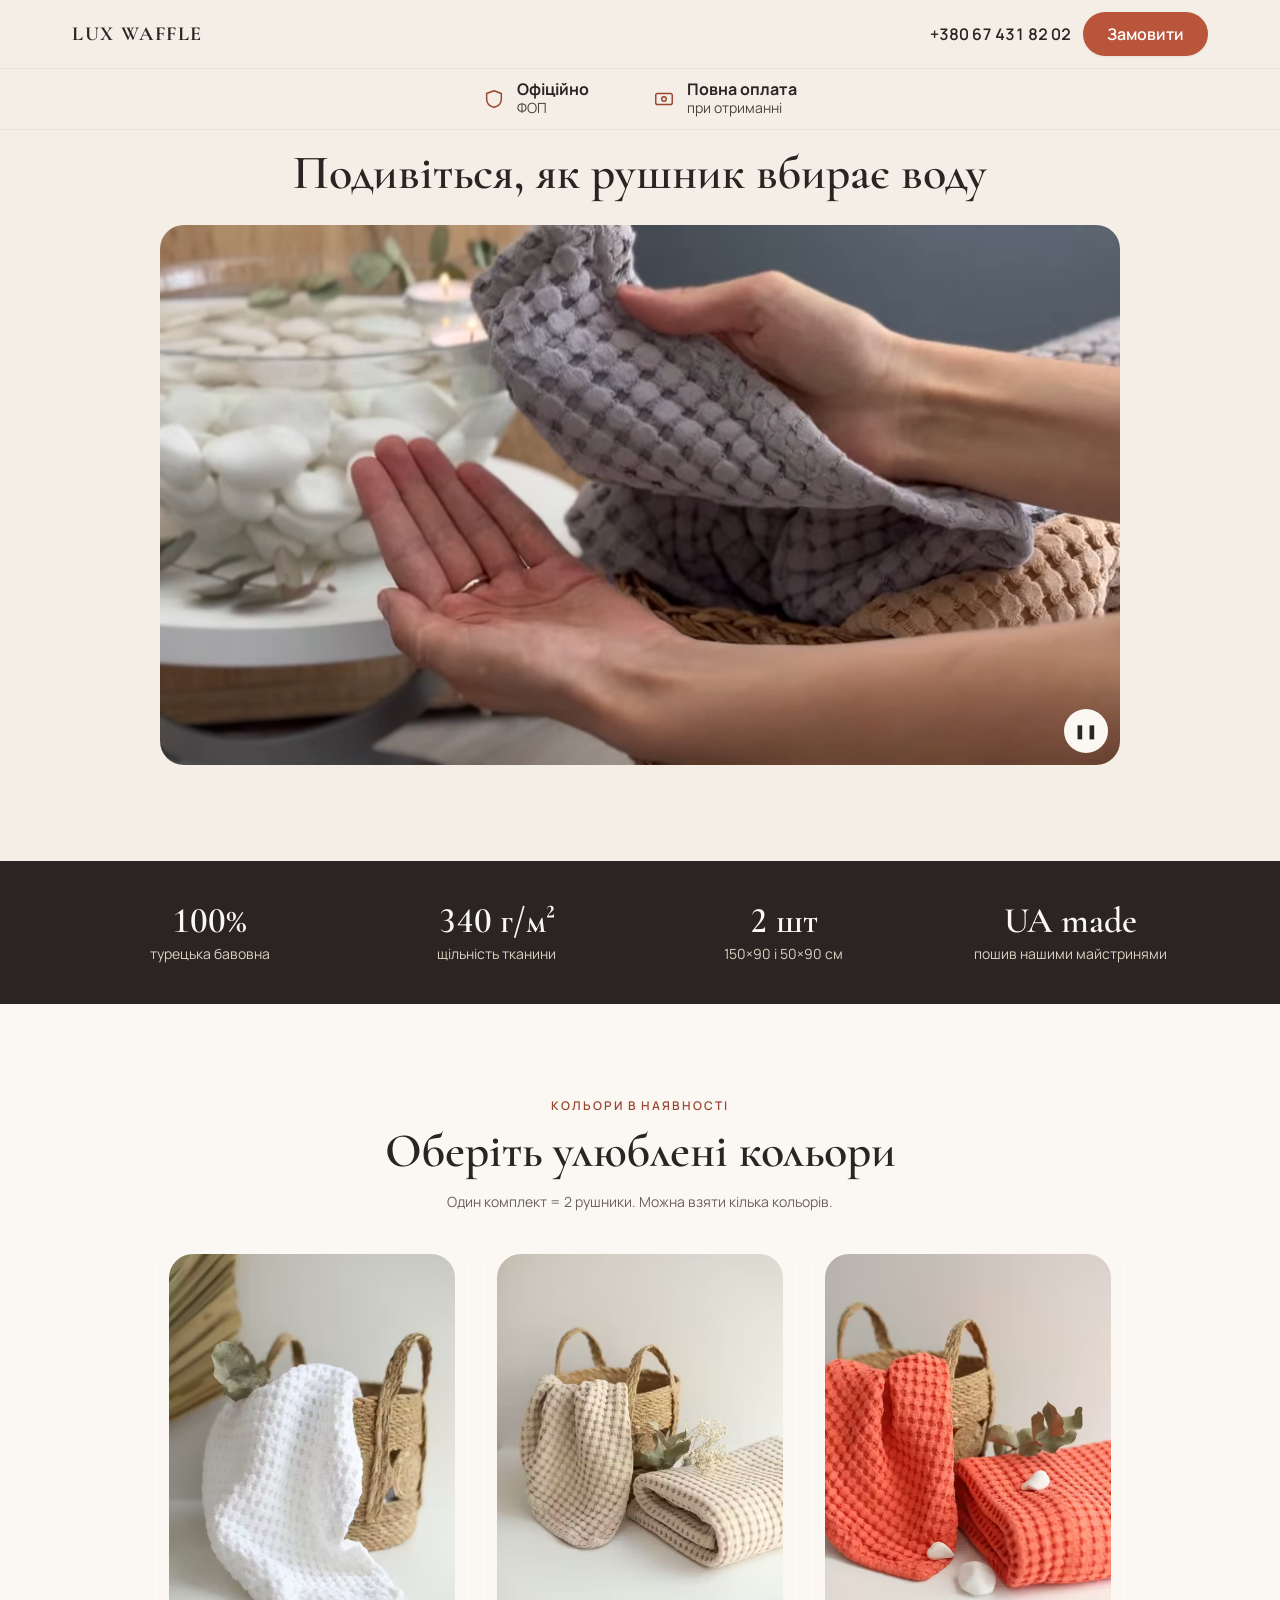
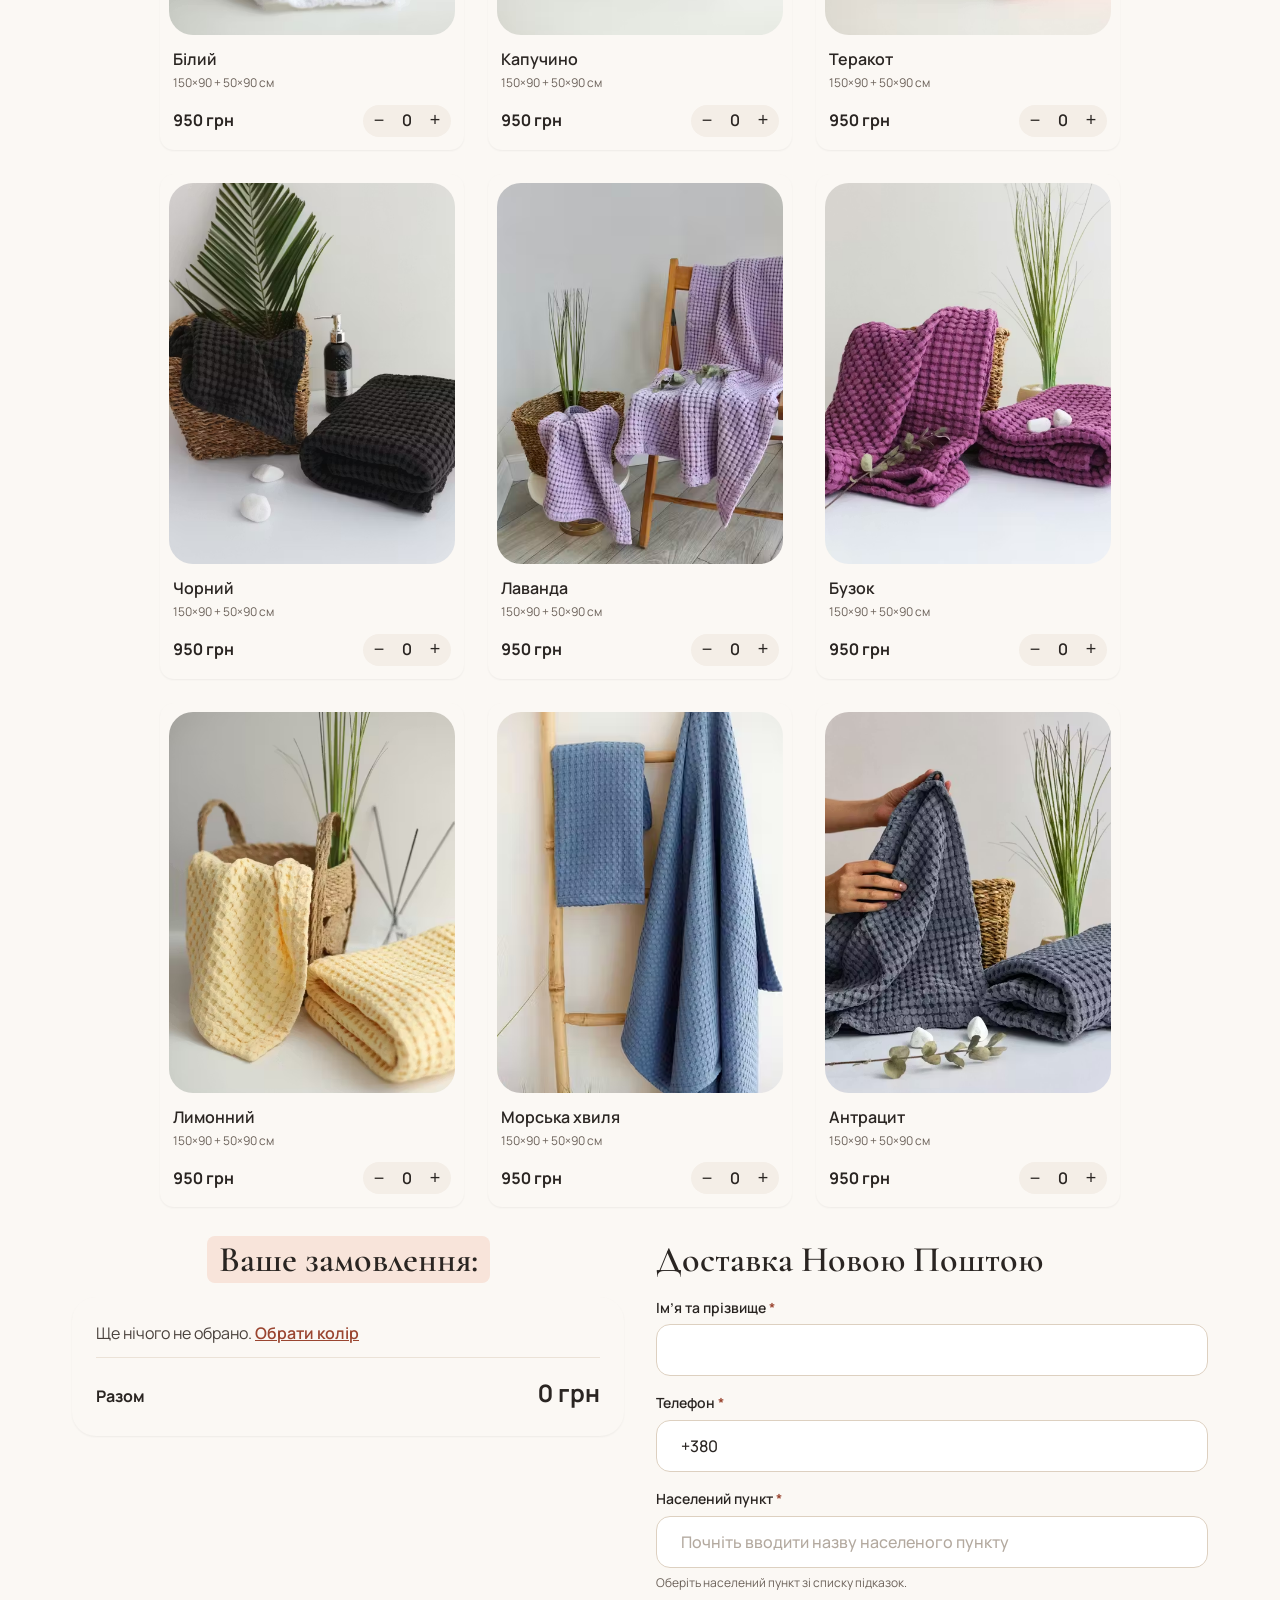
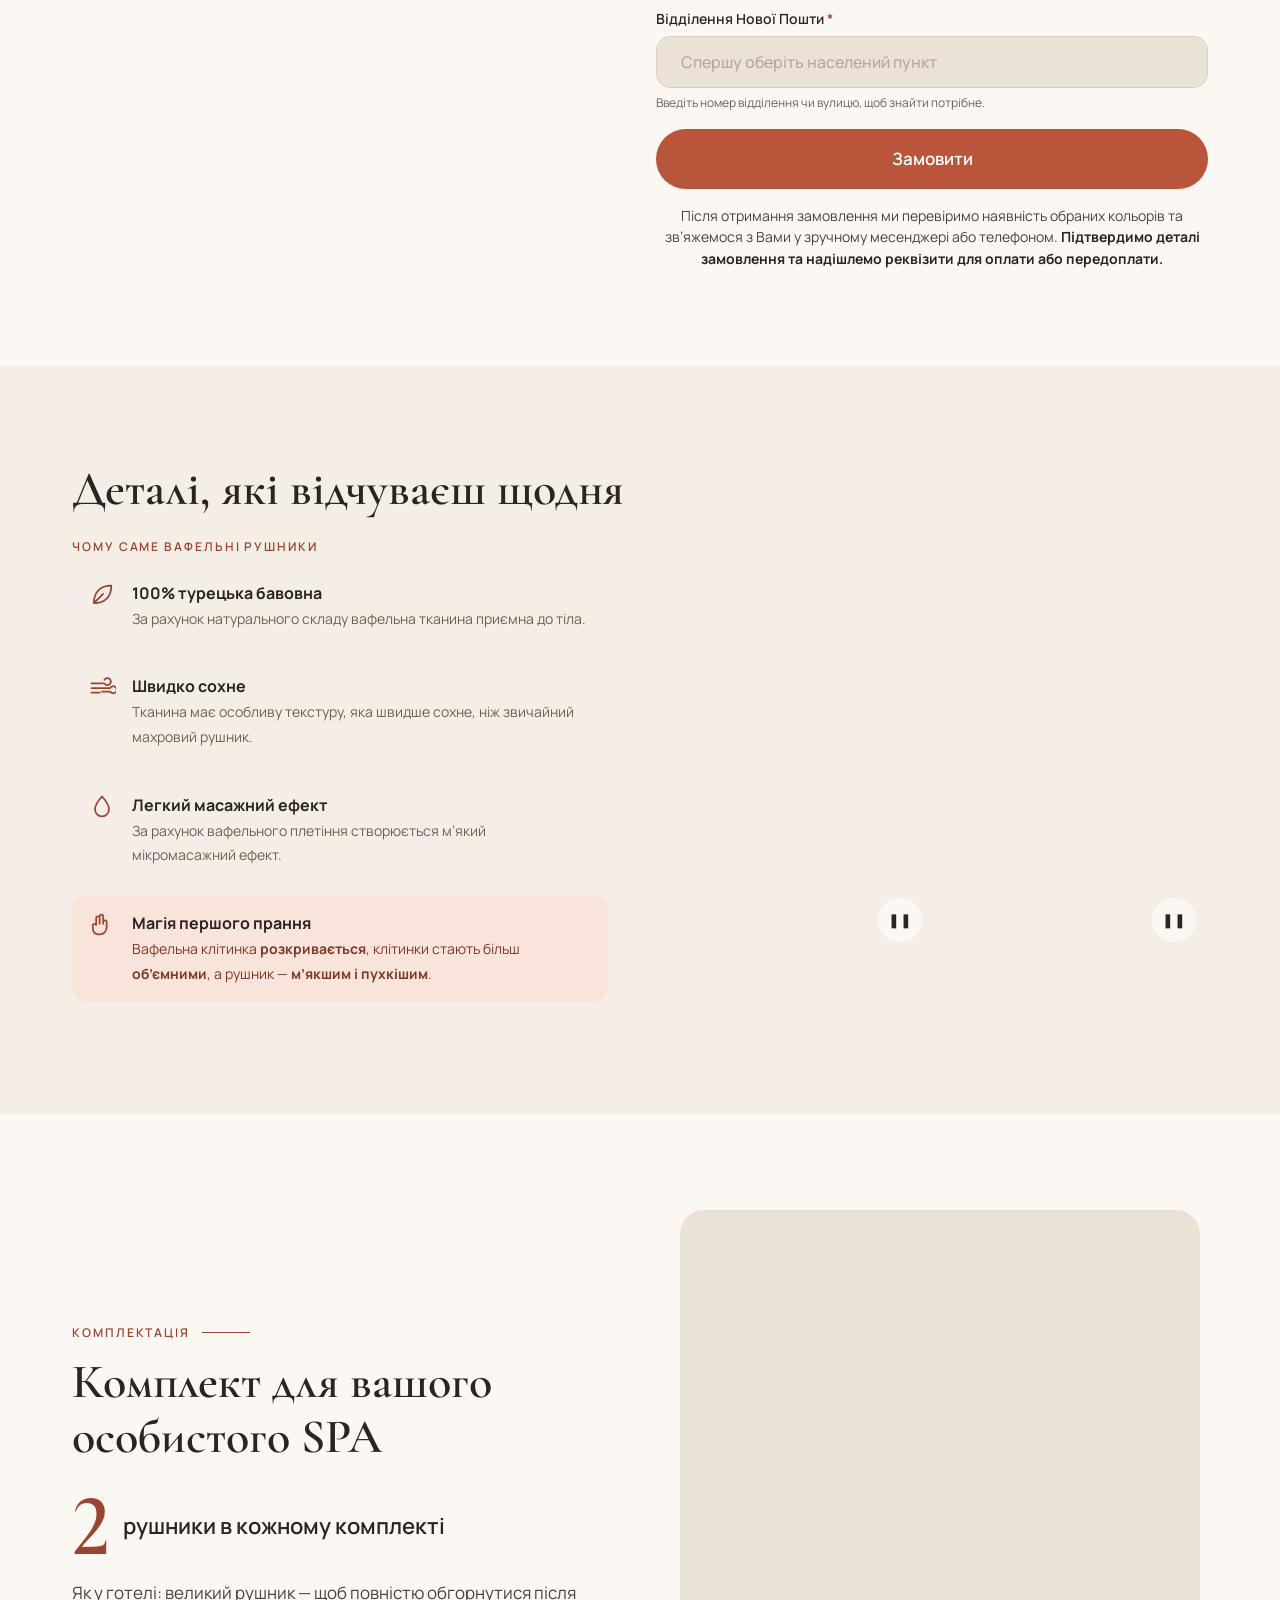
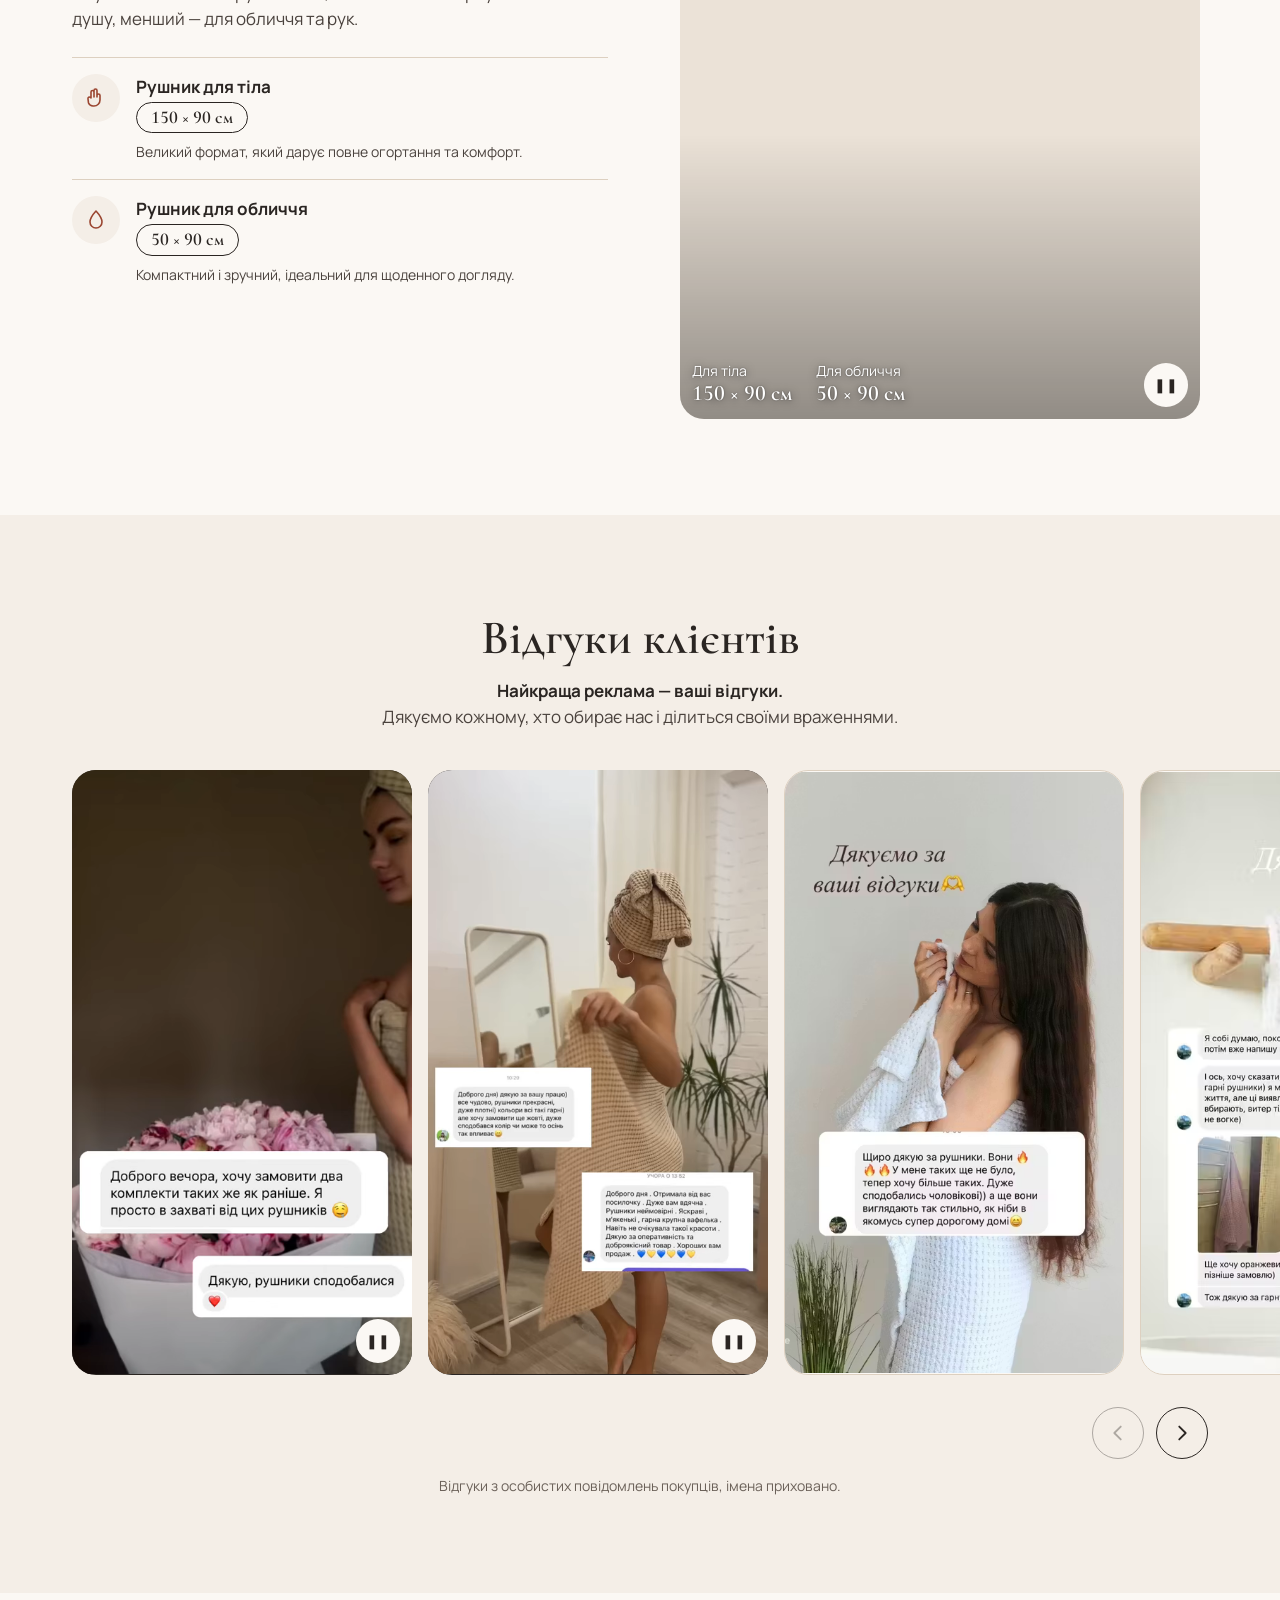
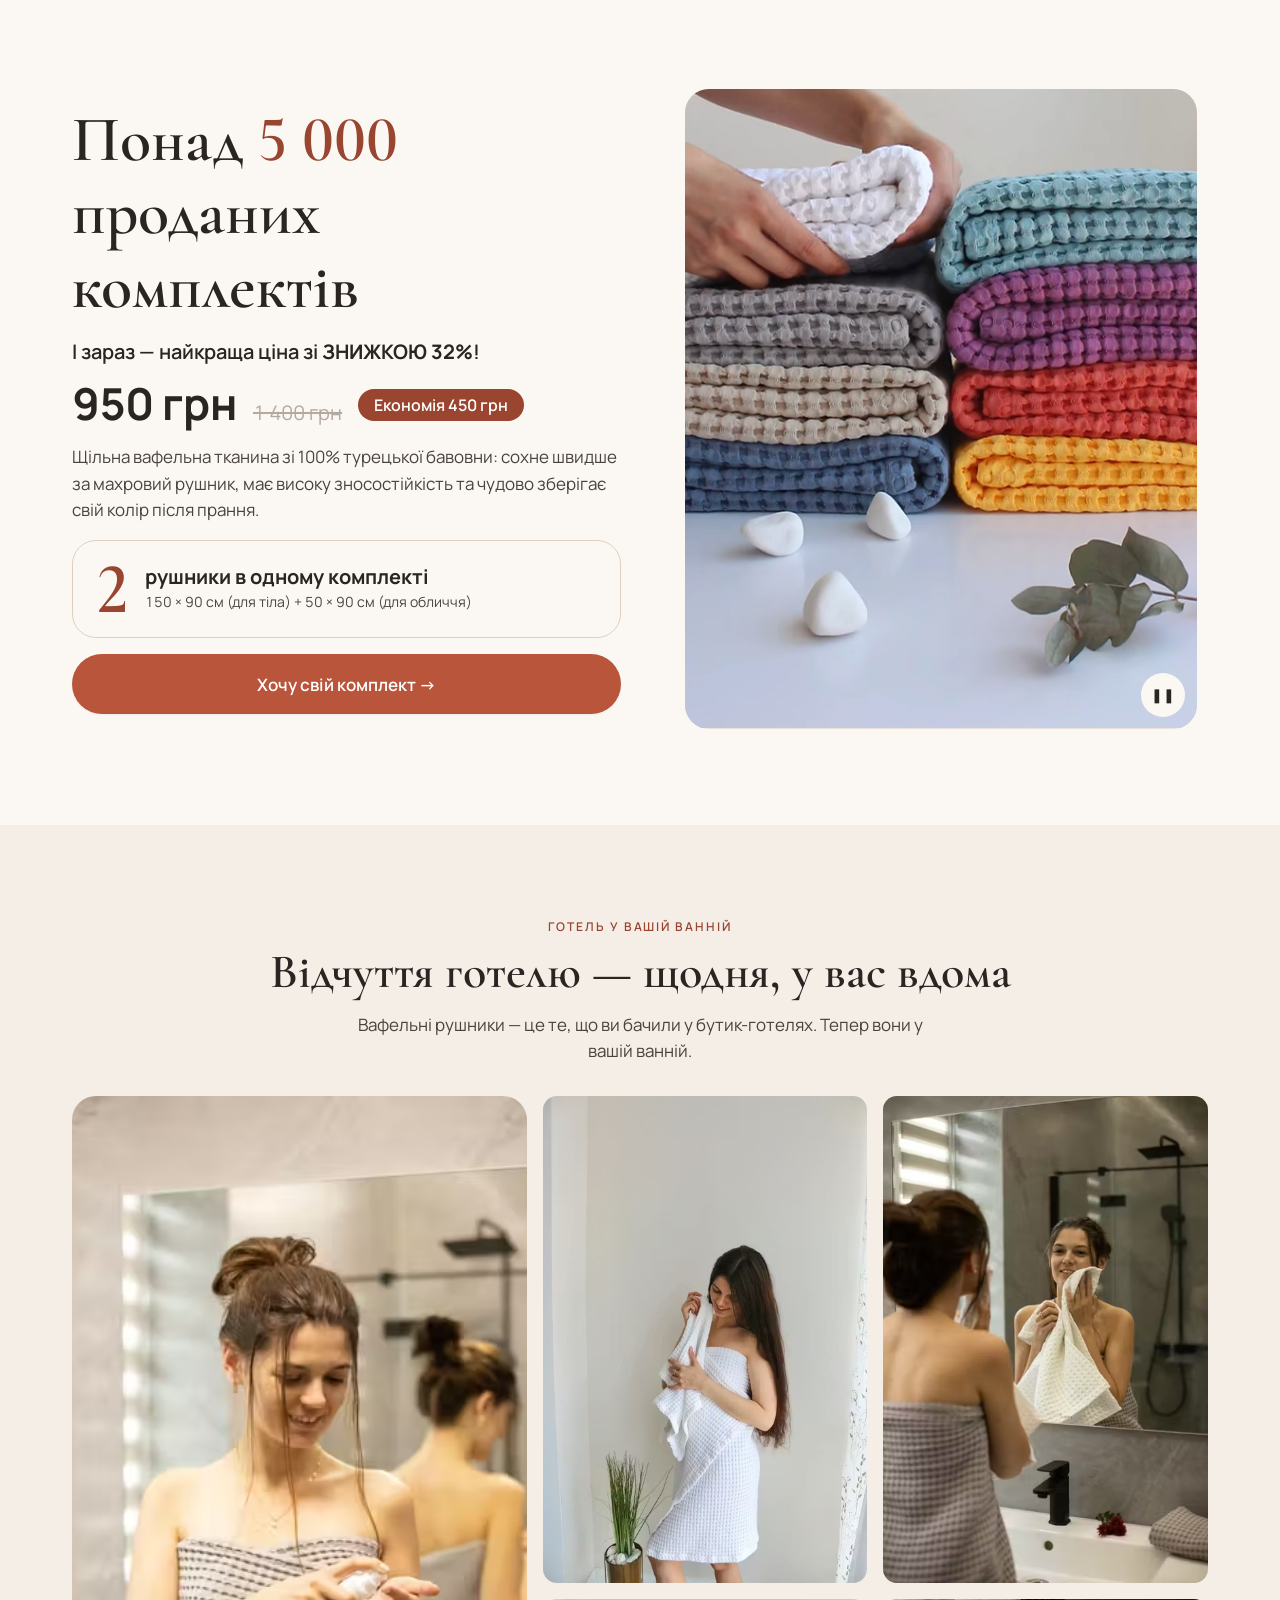
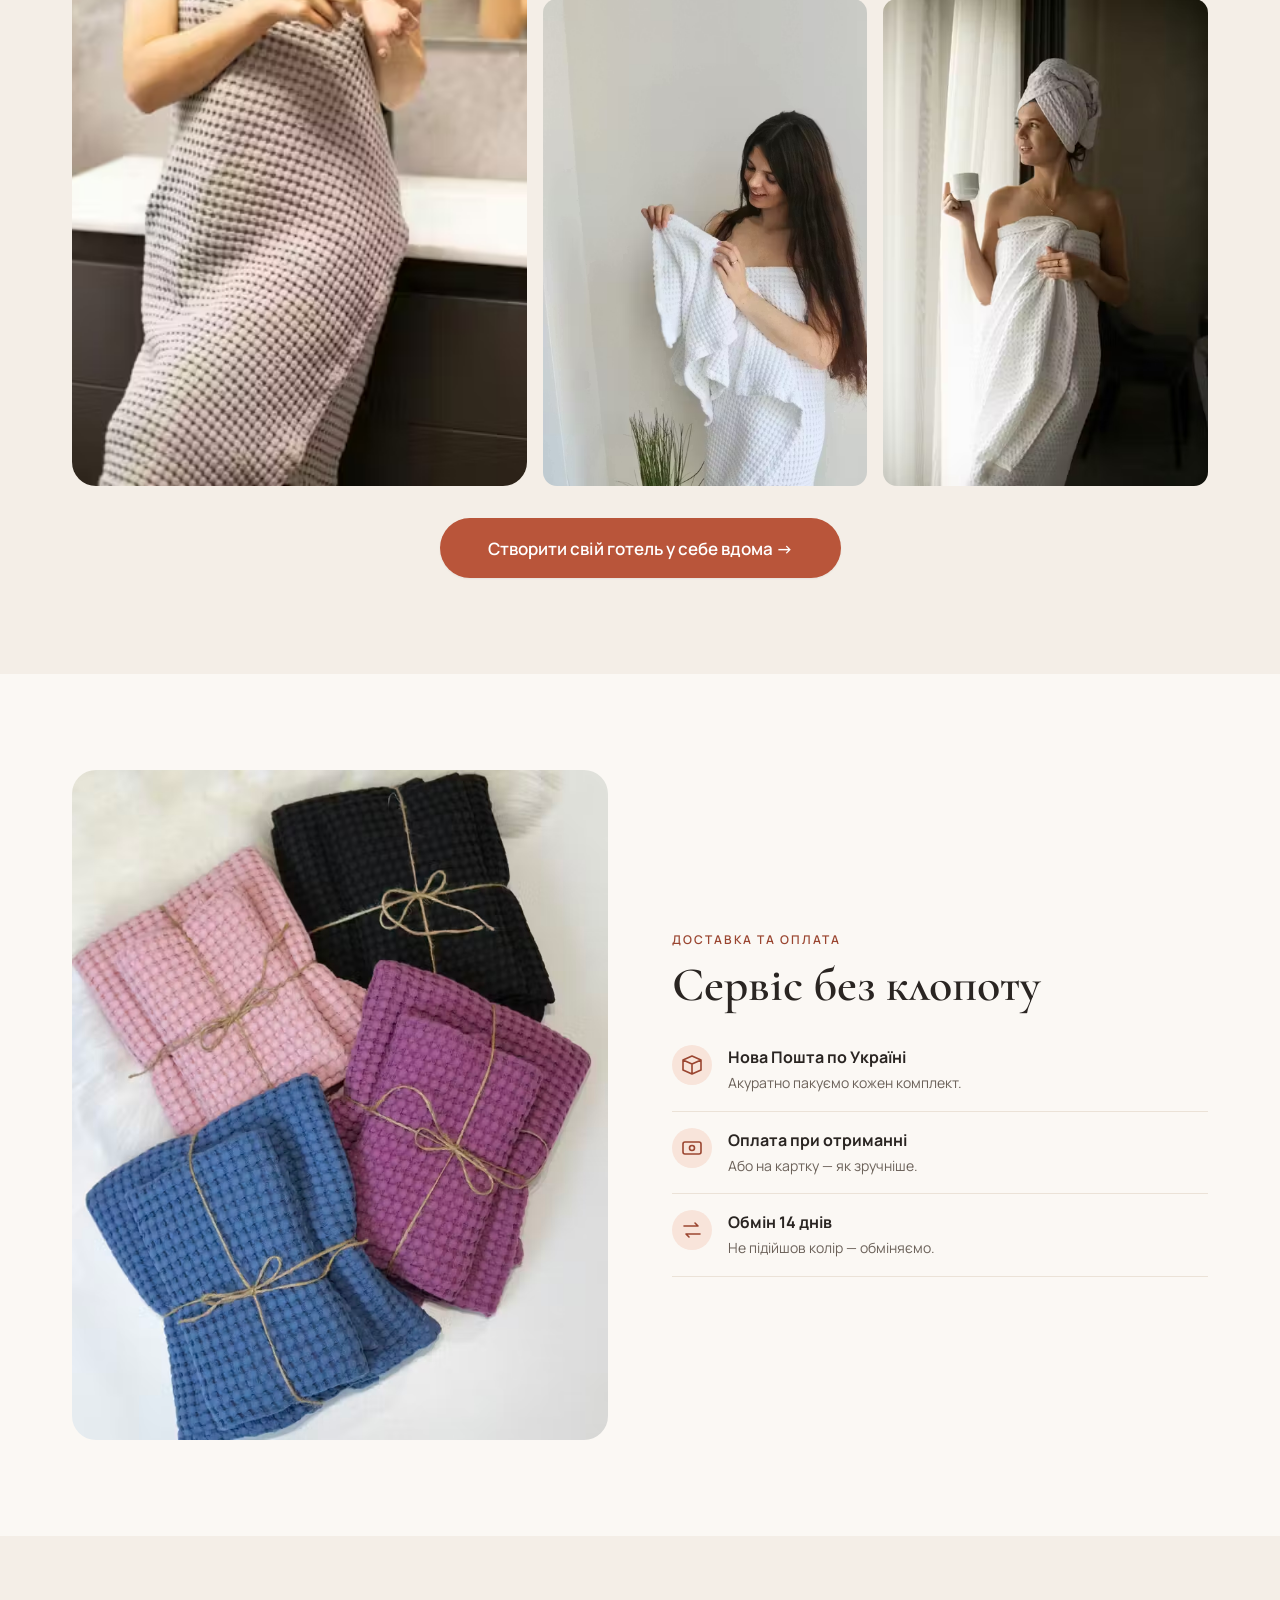
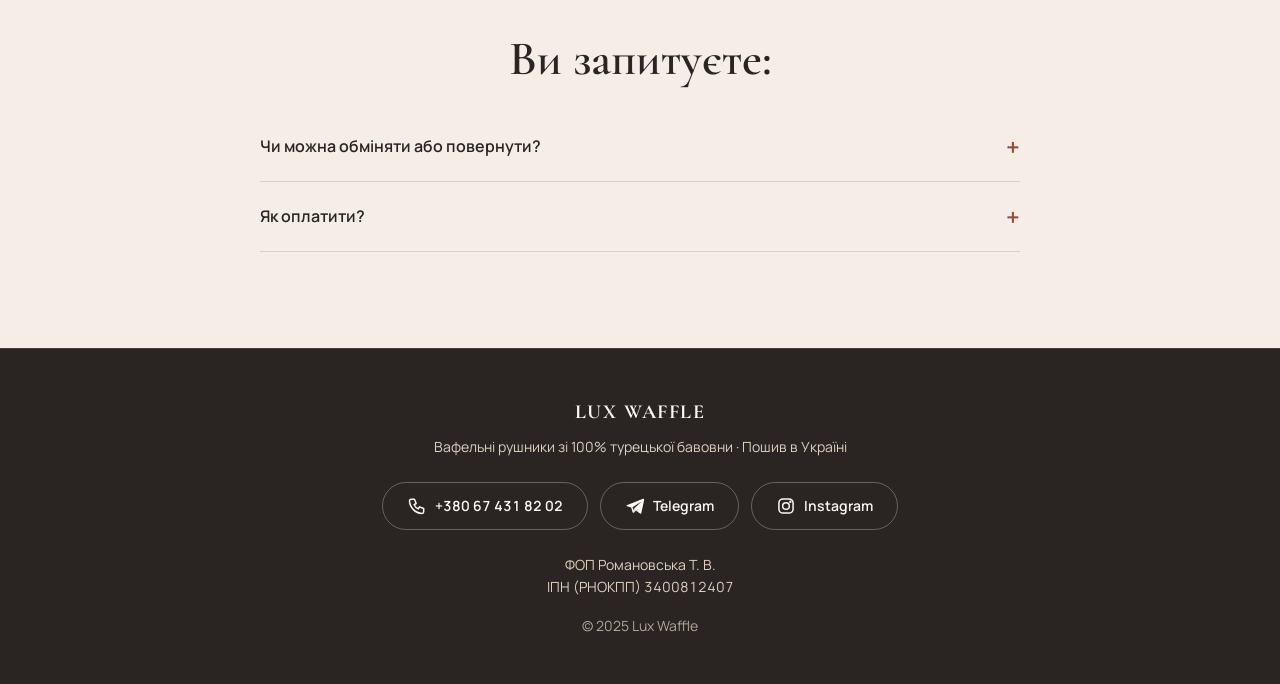
==== commit f26dbe03: "Catalogue: hide Манго, bring back Лаванда (both pages) Co-Authored-By: Claude Opus 5.5 <noreply@anth" ====
--- a/index.html
+++ b/index.html
@@ -72,7 +72,7 @@
     <p class="t-eyebrow center" style="margin:0">Кольори в наявності</p>
     <h2 class="t-h1 center" id="h-order" style="margin:var(--sp-3) 0">Оберіть улюблені кольори</h2>
     <p class="t-small center" style="margin:0 0 var(--sp-6)">Один комплект = 2 рушники. Можна взяти кілька кольорів.</p>
-    <div class="swatch-grid" id="swatches"><div class="swatch" data-i="0"><div class="swatch__img media"><picture><source type="image/avif" srcset="assets/img/c-white-480.avif 480w, assets/img/c-white-768.avif 768w" sizes="(min-width:768px) 300px, 46vw"><source type="image/webp" srcset="assets/img/c-white-480.webp 480w, assets/img/c-white-768.webp 768w" sizes="(min-width:768px) 300px, 46vw"><img class="" src="assets/img/c-white-768.jpg" srcset="assets/img/c-white-480.jpg 480w, assets/img/c-white-768.jpg 768w" sizes="(min-width:768px) 300px, 46vw" width="768" height="1152" alt="Вафельні рушники, колір білий" loading="lazy" decoding="async"></picture></div><p class="swatch__name">Білий</p><p class="swatch__meta">150×90 + 50×90 см</p><div class="swatch__row"><span class="swatch__price">950 грн</span><div class="qty" role="group" aria-label="Кількість комплектів, Білий"><button type="button" data-d="-1" aria-label="Менше">−</button><output>0</output><button type="button" data-d="1" aria-label="Більше">+</button></div></div></div><div class="swatch" data-i="1"><div class="swatch__img media"><picture><source type="image/avif" srcset="assets/img/c-cappuccino-480.avif 480w, assets/img/c-cappuccino-768.avif 768w" sizes="(min-width:768px) 300px, 46vw"><source type="image/webp" srcset="assets/img/c-cappuccino-480.webp 480w, assets/img/c-cappuccino-768.webp 768w" sizes="(min-width:768px) 300px, 46vw"><img class="" src="assets/img/c-cappuccino-768.jpg" srcset="assets/img/c-cappuccino-480.jpg 480w, assets/img/c-cappuccino-768.jpg 768w" sizes="(min-width:768px) 300px, 46vw" width="768" height="1152" alt="Вафельні рушники, колір капучино" loading="lazy" decoding="async"></picture></div><p class="swatch__name">Капучино</p><p class="swatch__meta">150×90 + 50×90 см</p><div class="swatch__row"><span class="swatch__price">950 грн</span><div class="qty" role="group" aria-label="Кількість комплектів, Капучино"><button type="button" data-d="-1" aria-label="Менше">−</button><output>0</output><button type="button" data-d="1" aria-label="Більше">+</button></div></div></div><div class="swatch" data-i="2"><div class="swatch__img media"><picture><source type="image/avif" srcset="assets/img/c-terracotta-480.avif 480w, assets/img/c-terracotta-768.avif 768w" sizes="(min-width:768px) 300px, 46vw"><source type="image/webp" srcset="assets/img/c-terracotta-480.webp 480w, assets/img/c-terracotta-768.webp 768w" sizes="(min-width:768px) 300px, 46vw"><img class="" src="assets/img/c-terracotta-768.jpg" srcset="assets/img/c-terracotta-480.jpg 480w, assets/img/c-terracotta-768.jpg 768w" sizes="(min-width:768px) 300px, 46vw" width="768" height="961" alt="Вафельні рушники, колір теракот" loading="lazy" decoding="async"></picture></div><p class="swatch__name">Теракот</p><p class="swatch__meta">150×90 + 50×90 см</p><div class="swatch__row"><span class="swatch__price">950 грн</span><div class="qty" role="group" aria-label="Кількість комплектів, Теракот"><button type="button" data-d="-1" aria-label="Менше">−</button><output>0</output><button type="button" data-d="1" aria-label="Більше">+</button></div></div></div><div class="swatch" data-i="3"><div class="swatch__img media"><picture><source type="image/avif" srcset="assets/img/c-yellow-480.avif 480w, assets/img/c-yellow-768.avif 768w" sizes="(min-width:768px) 300px, 46vw"><source type="image/webp" srcset="assets/img/c-yellow-480.webp 480w, assets/img/c-yellow-768.webp 768w" sizes="(min-width:768px) 300px, 46vw"><img class="" src="assets/img/c-yellow-768.jpg" srcset="assets/img/c-yellow-480.jpg 480w, assets/img/c-yellow-768.jpg 768w" sizes="(min-width:768px) 300px, 46vw" width="768" height="1152" alt="Вафельні рушники, колір манго" loading="lazy" decoding="async"></picture></div><p class="swatch__name">Манго</p><p class="swatch__meta">150×90 + 50×90 см</p><div class="swatch__row"><span class="swatch__price">950 грн</span><div class="qty" role="group" aria-label="Кількість комплектів, Манго"><button type="button" data-d="-1" aria-label="Менше">−</button><output>0</output><button type="button" data-d="1" aria-label="Більше">+</button></div></div></div><div class="swatch" data-i="4"><div class="swatch__img media"><picture><source type="image/avif" srcset="assets/img/c-black-480.avif 480w, assets/img/c-black-768.avif 768w" sizes="(min-width:768px) 300px, 46vw"><source type="image/webp" srcset="assets/img/c-black-480.webp 480w, assets/img/c-black-768.webp 768w" sizes="(min-width:768px) 300px, 46vw"><img class="" src="assets/img/c-black-768.jpg" srcset="assets/img/c-black-480.jpg 480w, assets/img/c-black-768.jpg 768w" sizes="(min-width:768px) 300px, 46vw" width="768" height="1152" alt="Вафельні рушники, колір чорний" loading="lazy" decoding="async"></picture></div><p class="swatch__name">Чорний</p><p class="swatch__meta">150×90 + 50×90 см</p><div class="swatch__row"><span class="swatch__price">950 грн</span><div class="qty" role="group" aria-label="Кількість комплектів, Чорний"><button type="button" data-d="-1" aria-label="Менше">−</button><output>0</output><button type="button" data-d="1" aria-label="Більше">+</button></div></div></div><div class="swatch" data-i="5"><div class="swatch__img media"><picture><source type="image/avif" srcset="assets/img/c-lilac-480.avif 480w, assets/img/c-lilac-768.avif 768w" sizes="(min-width:768px) 300px, 46vw"><source type="image/webp" srcset="assets/img/c-lilac-480.webp 480w, assets/img/c-lilac-768.webp 768w" sizes="(min-width:768px) 300px, 46vw"><img class="" src="assets/img/c-lilac-768.jpg" srcset="assets/img/c-lilac-480.jpg 480w, assets/img/c-lilac-768.jpg 768w" sizes="(min-width:768px) 300px, 46vw" width="768" height="1008" alt="Вафельні рушники, колір бузок" loading="lazy" decoding="async"></picture></div><p class="swatch__name">Бузок</p><p class="swatch__meta">150×90 + 50×90 см</p><div class="swatch__row"><span class="swatch__price">950 грн</span><div class="qty" role="group" aria-label="Кількість комплектів, Бузок"><button type="button" data-d="-1" aria-label="Менше">−</button><output>0</output><button type="button" data-d="1" aria-label="Більше">+</button></div></div></div><div class="swatch" data-i="6"><div class="swatch__img media"><picture><source type="image/avif" srcset="assets/img/c-lemon-480.avif 480w, assets/img/c-lemon-768.avif 768w" sizes="(min-width:768px) 300px, 46vw"><source type="image/webp" srcset="assets/img/c-lemon-480.webp 480w, assets/img/c-lemon-768.webp 768w" sizes="(min-width:768px) 300px, 46vw"><img class="" src="assets/img/c-lemon-768.jpg" srcset="assets/img/c-lemon-480.jpg 480w, assets/img/c-lemon-768.jpg 768w" sizes="(min-width:768px) 300px, 46vw" width="768" height="1152" alt="Вафельні рушники, колір лимонний" loading="lazy" decoding="async"></picture></div><p class="swatch__name">Лимонний</p><p class="swatch__meta">150×90 + 50×90 см</p><div class="swatch__row"><span class="swatch__price">950 грн</span><div class="qty" role="group" aria-label="Кількість комплектів, Лимонний"><button type="button" data-d="-1" aria-label="Менше">−</button><output>0</output><button type="button" data-d="1" aria-label="Більше">+</button></div></div></div><div class="swatch" data-i="7"><div class="swatch__img media"><picture><source type="image/avif" srcset="assets/img/c-wave-480.avif 480w, assets/img/c-wave-768.avif 768w" sizes="(min-width:768px) 300px, 46vw"><source type="image/webp" srcset="assets/img/c-wave-480.webp 480w, assets/img/c-wave-768.webp 768w" sizes="(min-width:768px) 300px, 46vw"><img class="" src="assets/img/c-wave-768.jpg" srcset="assets/img/c-wave-480.jpg 480w, assets/img/c-wave-768.jpg 768w" sizes="(min-width:768px) 300px, 46vw" width="768" height="961" alt="Вафельні рушники, колір морська хвиля" loading="lazy" decoding="async"></picture></div><p class="swatch__name">Морська хвиля</p><p class="swatch__meta">150×90 + 50×90 см</p><div class="swatch__row"><span class="swatch__price">950 грн</span><div class="qty" role="group" aria-label="Кількість комплектів, Морська хвиля"><button type="button" data-d="-1" aria-label="Менше">−</button><output>0</output><button type="button" data-d="1" aria-label="Більше">+</button></div></div></div><div class="swatch" data-i="8"><div class="swatch__img media"><picture><source type="image/avif" srcset="assets/img/c-anthracite-480.avif 480w, assets/img/c-anthracite-768.avif 768w" sizes="(min-width:768px) 300px, 46vw"><source type="image/webp" srcset="assets/img/c-anthracite-480.webp 480w, assets/img/c-anthracite-768.webp 768w" sizes="(min-width:768px) 300px, 46vw"><img class="" src="assets/img/c-anthracite-768.jpg" srcset="assets/img/c-anthracite-480.jpg 480w, assets/img/c-anthracite-768.jpg 768w" sizes="(min-width:768px) 300px, 46vw" width="768" height="1152" alt="Вафельні рушники, колір антрацит" loading="lazy" decoding="async"></picture></div><p class="swatch__name">Антрацит</p><p class="swatch__meta">150×90 + 50×90 см</p><div class="swatch__row"><span class="swatch__price">950 грн</span><div class="qty" role="group" aria-label="Кількість комплектів, Антрацит"><button type="button" data-d="-1" aria-label="Менше">−</button><output>0</output><button type="button" data-d="1" aria-label="Більше">+</button></div></div></div></div>
+    <div class="swatch-grid" id="swatches"><div class="swatch" data-i="0"><div class="swatch__img media"><picture><source type="image/avif" srcset="assets/img/c-white-480.avif 480w, assets/img/c-white-768.avif 768w" sizes="(min-width:768px) 300px, 46vw"><source type="image/webp" srcset="assets/img/c-white-480.webp 480w, assets/img/c-white-768.webp 768w" sizes="(min-width:768px) 300px, 46vw"><img class="" src="assets/img/c-white-768.jpg" srcset="assets/img/c-white-480.jpg 480w, assets/img/c-white-768.jpg 768w" sizes="(min-width:768px) 300px, 46vw" width="768" height="1152" alt="Вафельні рушники, колір білий" loading="lazy" decoding="async"></picture></div><p class="swatch__name">Білий</p><p class="swatch__meta">150×90 + 50×90 см</p><div class="swatch__row"><span class="swatch__price">950 грн</span><div class="qty" role="group" aria-label="Кількість комплектів, Білий"><button type="button" data-d="-1" aria-label="Менше">−</button><output>0</output><button type="button" data-d="1" aria-label="Більше">+</button></div></div></div><div class="swatch" data-i="1"><div class="swatch__img media"><picture><source type="image/avif" srcset="assets/img/c-cappuccino-480.avif 480w, assets/img/c-cappuccino-768.avif 768w" sizes="(min-width:768px) 300px, 46vw"><source type="image/webp" srcset="assets/img/c-cappuccino-480.webp 480w, assets/img/c-cappuccino-768.webp 768w" sizes="(min-width:768px) 300px, 46vw"><img class="" src="assets/img/c-cappuccino-768.jpg" srcset="assets/img/c-cappuccino-480.jpg 480w, assets/img/c-cappuccino-768.jpg 768w" sizes="(min-width:768px) 300px, 46vw" width="768" height="1152" alt="Вафельні рушники, колір капучино" loading="lazy" decoding="async"></picture></div><p class="swatch__name">Капучино</p><p class="swatch__meta">150×90 + 50×90 см</p><div class="swatch__row"><span class="swatch__price">950 грн</span><div class="qty" role="group" aria-label="Кількість комплектів, Капучино"><button type="button" data-d="-1" aria-label="Менше">−</button><output>0</output><button type="button" data-d="1" aria-label="Більше">+</button></div></div></div><div class="swatch" data-i="2"><div class="swatch__img media"><picture><source type="image/avif" srcset="assets/img/c-terracotta-480.avif 480w, assets/img/c-terracotta-768.avif 768w" sizes="(min-width:768px) 300px, 46vw"><source type="image/webp" srcset="assets/img/c-terracotta-480.webp 480w, assets/img/c-terracotta-768.webp 768w" sizes="(min-width:768px) 300px, 46vw"><img class="" src="assets/img/c-terracotta-768.jpg" srcset="assets/img/c-terracotta-480.jpg 480w, assets/img/c-terracotta-768.jpg 768w" sizes="(min-width:768px) 300px, 46vw" width="768" height="961" alt="Вафельні рушники, колір теракот" loading="lazy" decoding="async"></picture></div><p class="swatch__name">Теракот</p><p class="swatch__meta">150×90 + 50×90 см</p><div class="swatch__row"><span class="swatch__price">950 грн</span><div class="qty" role="group" aria-label="Кількість комплектів, Теракот"><button type="button" data-d="-1" aria-label="Менше">−</button><output>0</output><button type="button" data-d="1" aria-label="Більше">+</button></div></div></div><div class="swatch" data-i="3"><div class="swatch__img media"><picture><source type="image/avif" srcset="assets/img/c-black-480.avif 480w, assets/img/c-black-768.avif 768w" sizes="(min-width:768px) 300px, 46vw"><source type="image/webp" srcset="assets/img/c-black-480.webp 480w, assets/img/c-black-768.webp 768w" sizes="(min-width:768px) 300px, 46vw"><img class="" src="assets/img/c-black-768.jpg" srcset="assets/img/c-black-480.jpg 480w, assets/img/c-black-768.jpg 768w" sizes="(min-width:768px) 300px, 46vw" width="768" height="1152" alt="Вафельні рушники, колір чорний" loading="lazy" decoding="async"></picture></div><p class="swatch__name">Чорний</p><p class="swatch__meta">150×90 + 50×90 см</p><div class="swatch__row"><span class="swatch__price">950 грн</span><div class="qty" role="group" aria-label="Кількість комплектів, Чорний"><button type="button" data-d="-1" aria-label="Менше">−</button><output>0</output><button type="button" data-d="1" aria-label="Більше">+</button></div></div></div><div class="swatch" data-i="4"><div class="swatch__img media"><picture><source type="image/avif" srcset="assets/img/c-lavender-480.avif 480w, assets/img/c-lavender-768.avif 768w" sizes="(min-width:768px) 300px, 46vw"><source type="image/webp" srcset="assets/img/c-lavender-480.webp 480w, assets/img/c-lavender-768.webp 768w" sizes="(min-width:768px) 300px, 46vw"><img class="" src="assets/img/c-lavender-768.jpg" srcset="assets/img/c-lavender-480.jpg 480w, assets/img/c-lavender-768.jpg 768w" sizes="(min-width:768px) 300px, 46vw" width="768" height="1152" alt="Вафельні рушники, колір лаванда" loading="lazy" decoding="async"></picture></div><p class="swatch__name">Лаванда</p><p class="swatch__meta">150×90 + 50×90 см</p><div class="swatch__row"><span class="swatch__price">950 грн</span><div class="qty" role="group" aria-label="Кількість комплектів, Лаванда"><button type="button" data-d="-1" aria-label="Менше">−</button><output>0</output><button type="button" data-d="1" aria-label="Більше">+</button></div></div></div><div class="swatch" data-i="5"><div class="swatch__img media"><picture><source type="image/avif" srcset="assets/img/c-lilac-480.avif 480w, assets/img/c-lilac-768.avif 768w" sizes="(min-width:768px) 300px, 46vw"><source type="image/webp" srcset="assets/img/c-lilac-480.webp 480w, assets/img/c-lilac-768.webp 768w" sizes="(min-width:768px) 300px, 46vw"><img class="" src="assets/img/c-lilac-768.jpg" srcset="assets/img/c-lilac-480.jpg 480w, assets/img/c-lilac-768.jpg 768w" sizes="(min-width:768px) 300px, 46vw" width="768" height="1008" alt="Вафельні рушники, колір бузок" loading="lazy" decoding="async"></picture></div><p class="swatch__name">Бузок</p><p class="swatch__meta">150×90 + 50×90 см</p><div class="swatch__row"><span class="swatch__price">950 грн</span><div class="qty" role="group" aria-label="Кількість комплектів, Бузок"><button type="button" data-d="-1" aria-label="Менше">−</button><output>0</output><button type="button" data-d="1" aria-label="Більше">+</button></div></div></div><div class="swatch" data-i="6"><div class="swatch__img media"><picture><source type="image/avif" srcset="assets/img/c-lemon-480.avif 480w, assets/img/c-lemon-768.avif 768w" sizes="(min-width:768px) 300px, 46vw"><source type="image/webp" srcset="assets/img/c-lemon-480.webp 480w, assets/img/c-lemon-768.webp 768w" sizes="(min-width:768px) 300px, 46vw"><img class="" src="assets/img/c-lemon-768.jpg" srcset="assets/img/c-lemon-480.jpg 480w, assets/img/c-lemon-768.jpg 768w" sizes="(min-width:768px) 300px, 46vw" width="768" height="1152" alt="Вафельні рушники, колір лимонний" loading="lazy" decoding="async"></picture></div><p class="swatch__name">Лимонний</p><p class="swatch__meta">150×90 + 50×90 см</p><div class="swatch__row"><span class="swatch__price">950 грн</span><div class="qty" role="group" aria-label="Кількість комплектів, Лимонний"><button type="button" data-d="-1" aria-label="Менше">−</button><output>0</output><button type="button" data-d="1" aria-label="Більше">+</button></div></div></div><div class="swatch" data-i="7"><div class="swatch__img media"><picture><source type="image/avif" srcset="assets/img/c-wave-480.avif 480w, assets/img/c-wave-768.avif 768w" sizes="(min-width:768px) 300px, 46vw"><source type="image/webp" srcset="assets/img/c-wave-480.webp 480w, assets/img/c-wave-768.webp 768w" sizes="(min-width:768px) 300px, 46vw"><img class="" src="assets/img/c-wave-768.jpg" srcset="assets/img/c-wave-480.jpg 480w, assets/img/c-wave-768.jpg 768w" sizes="(min-width:768px) 300px, 46vw" width="768" height="961" alt="Вафельні рушники, колір морська хвиля" loading="lazy" decoding="async"></picture></div><p class="swatch__name">Морська хвиля</p><p class="swatch__meta">150×90 + 50×90 см</p><div class="swatch__row"><span class="swatch__price">950 грн</span><div class="qty" role="group" aria-label="Кількість комплектів, Морська хвиля"><button type="button" data-d="-1" aria-label="Менше">−</button><output>0</output><button type="button" data-d="1" aria-label="Більше">+</button></div></div></div><div class="swatch" data-i="8"><div class="swatch__img media"><picture><source type="image/avif" srcset="assets/img/c-anthracite-480.avif 480w, assets/img/c-anthracite-768.avif 768w" sizes="(min-width:768px) 300px, 46vw"><source type="image/webp" srcset="assets/img/c-anthracite-480.webp 480w, assets/img/c-anthracite-768.webp 768w" sizes="(min-width:768px) 300px, 46vw"><img class="" src="assets/img/c-anthracite-768.jpg" srcset="assets/img/c-anthracite-480.jpg 480w, assets/img/c-anthracite-768.jpg 768w" sizes="(min-width:768px) 300px, 46vw" width="768" height="1152" alt="Вафельні рушники, колір антрацит" loading="lazy" decoding="async"></picture></div><p class="swatch__name">Антрацит</p><p class="swatch__meta">150×90 + 50×90 см</p><div class="swatch__row"><span class="swatch__price">950 грн</span><div class="qty" role="group" aria-label="Кількість комплектів, Антрацит"><button type="button" data-d="-1" aria-label="Менше">−</button><output>0</output><button type="button" data-d="1" aria-label="Більше">+</button></div></div></div></div>
     <div class="order-grid">
       <div>
         <h3 class="t-h2 hl-title"><span class="hl">Ваше замовлення:</span></h3>
@@ -244,7 +244,7 @@
 
 <div class="sticky-cta" id="sticky"><a href="#order" class="btn btn--primary btn--block" id="stickyBtn">Замовити</a></div>
 
-<script>window.COLORS = ["Білий", "Капучино", "Теракот", "Манго", "Чорний", "Бузок", "Лимонний", "Морська хвиля", "Антрацит"]; window.META_PIXEL_ID = '4642988146021843'; window.CLARITY_ID = 'yxowed9cb3'; window.SITE_LAYOUT = 'L2_video_catalog_top'; window.TIKTOK_PIXEL_ID = 'DB9NN43C77UDN3PL28TG';</script>
+<script>window.COLORS = ["Білий", "Капучино", "Теракот", "Чорний", "Лаванда", "Бузок", "Лимонний", "Морська хвиля", "Антрацит"]; window.META_PIXEL_ID = '4642988146021843'; window.CLARITY_ID = 'yxowed9cb3'; window.SITE_LAYOUT = 'L2_video_catalog_top'; window.TIKTOK_PIXEL_ID = 'DB9NN43C77UDN3PL28TG';</script>
 <script src="js/main.js?v=5c366358" defer></script>
 </body>
 </html>
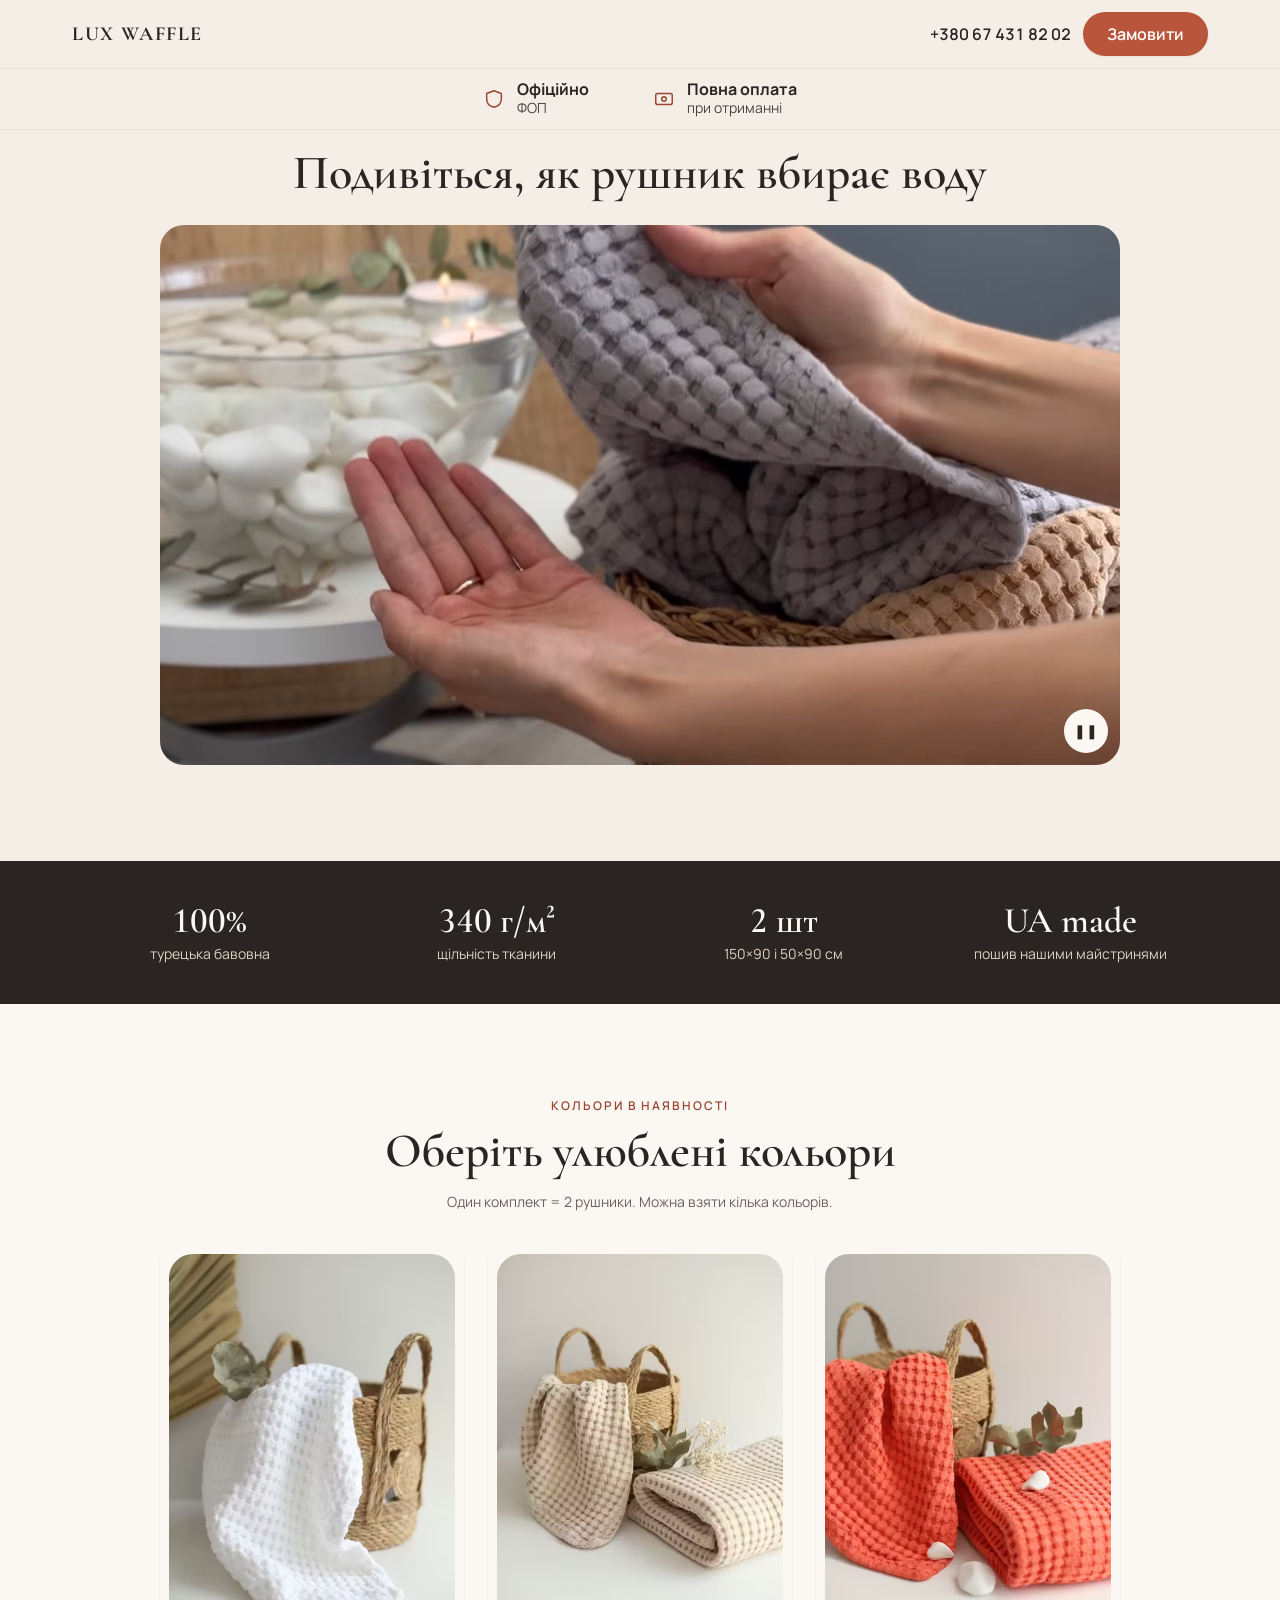
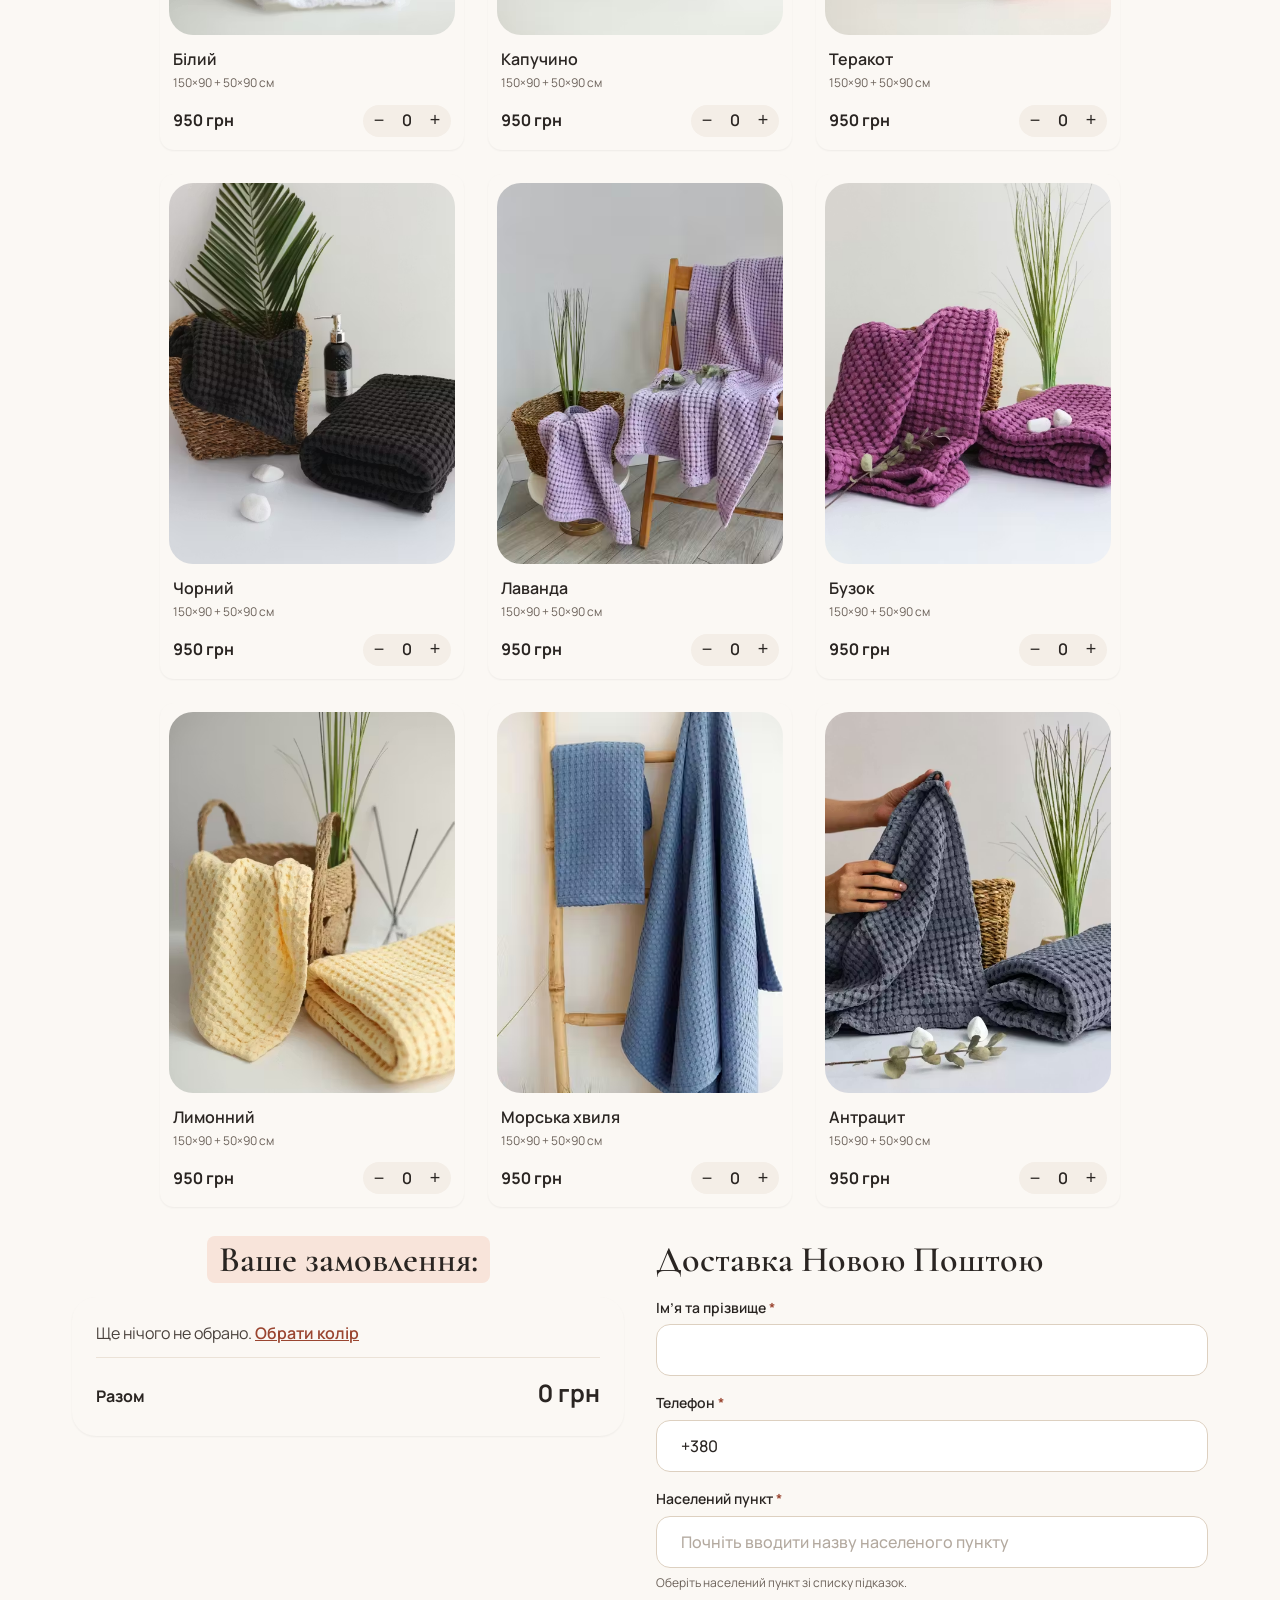
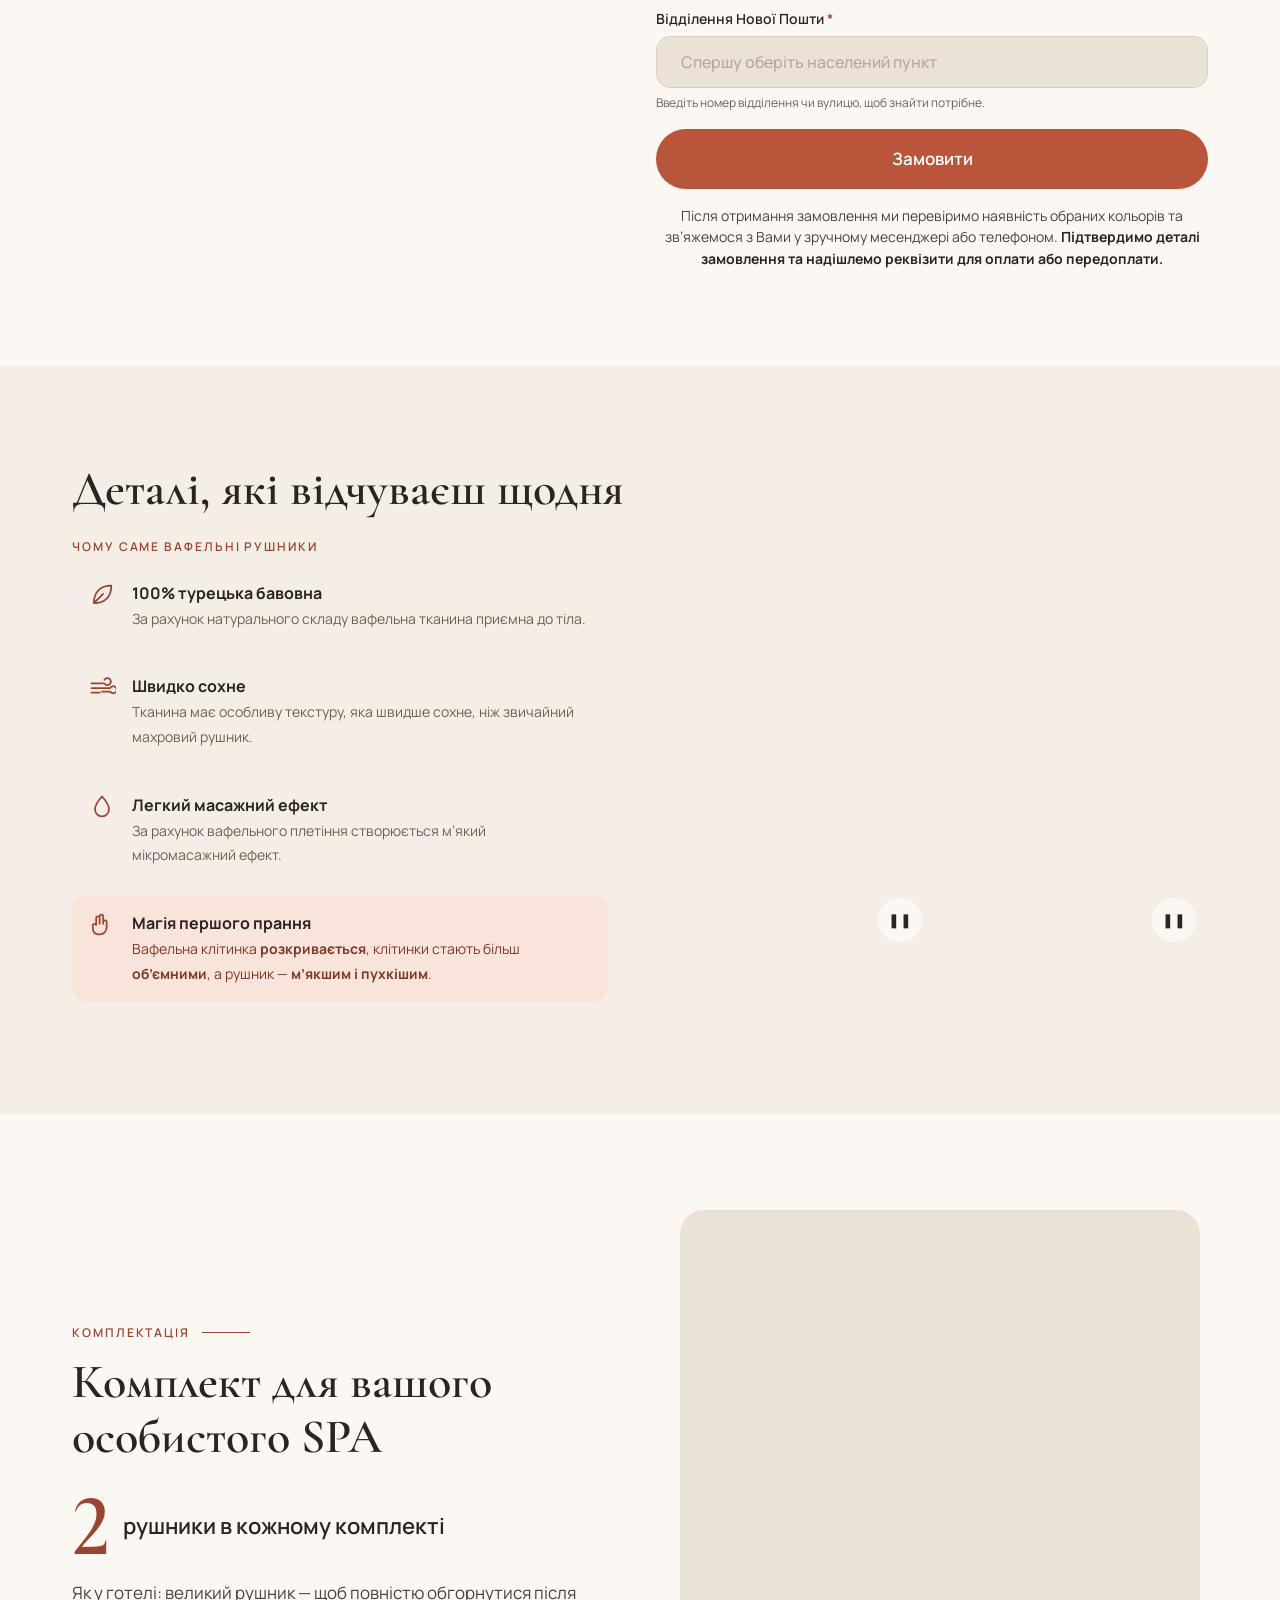
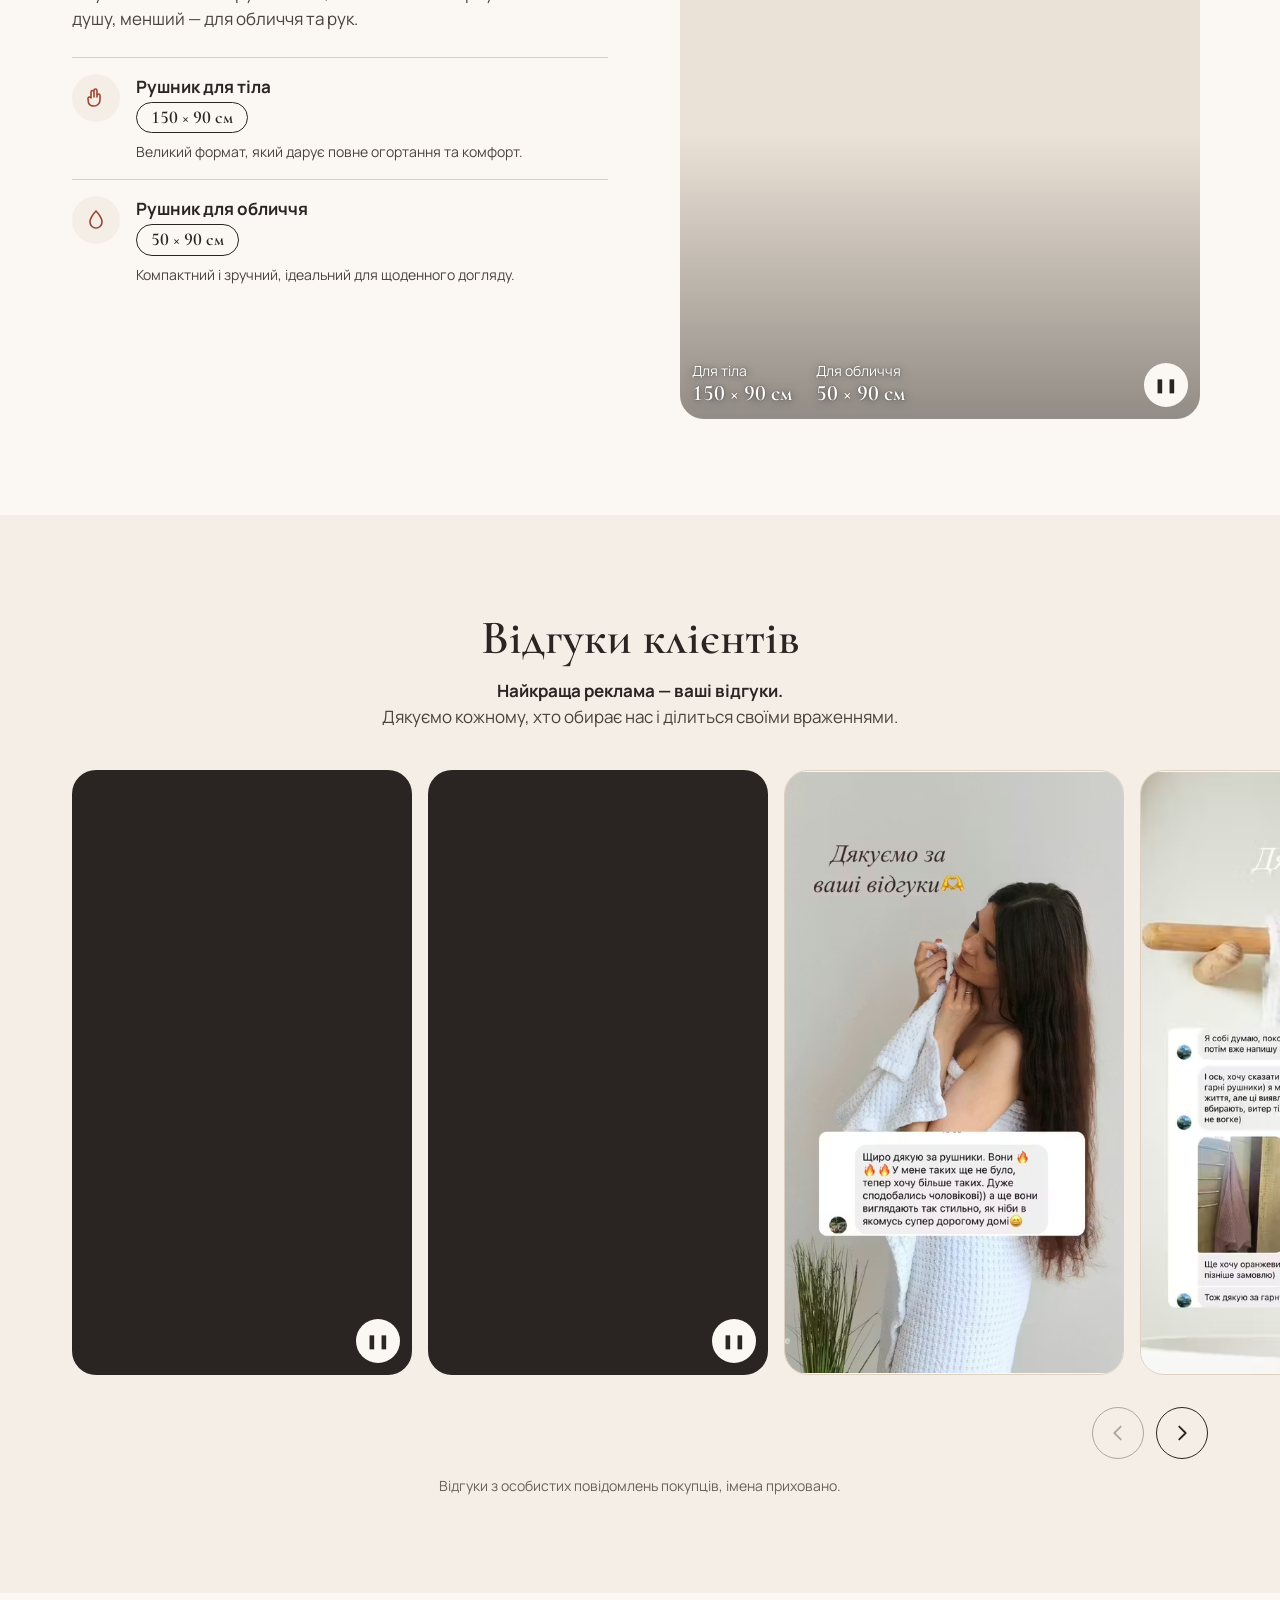
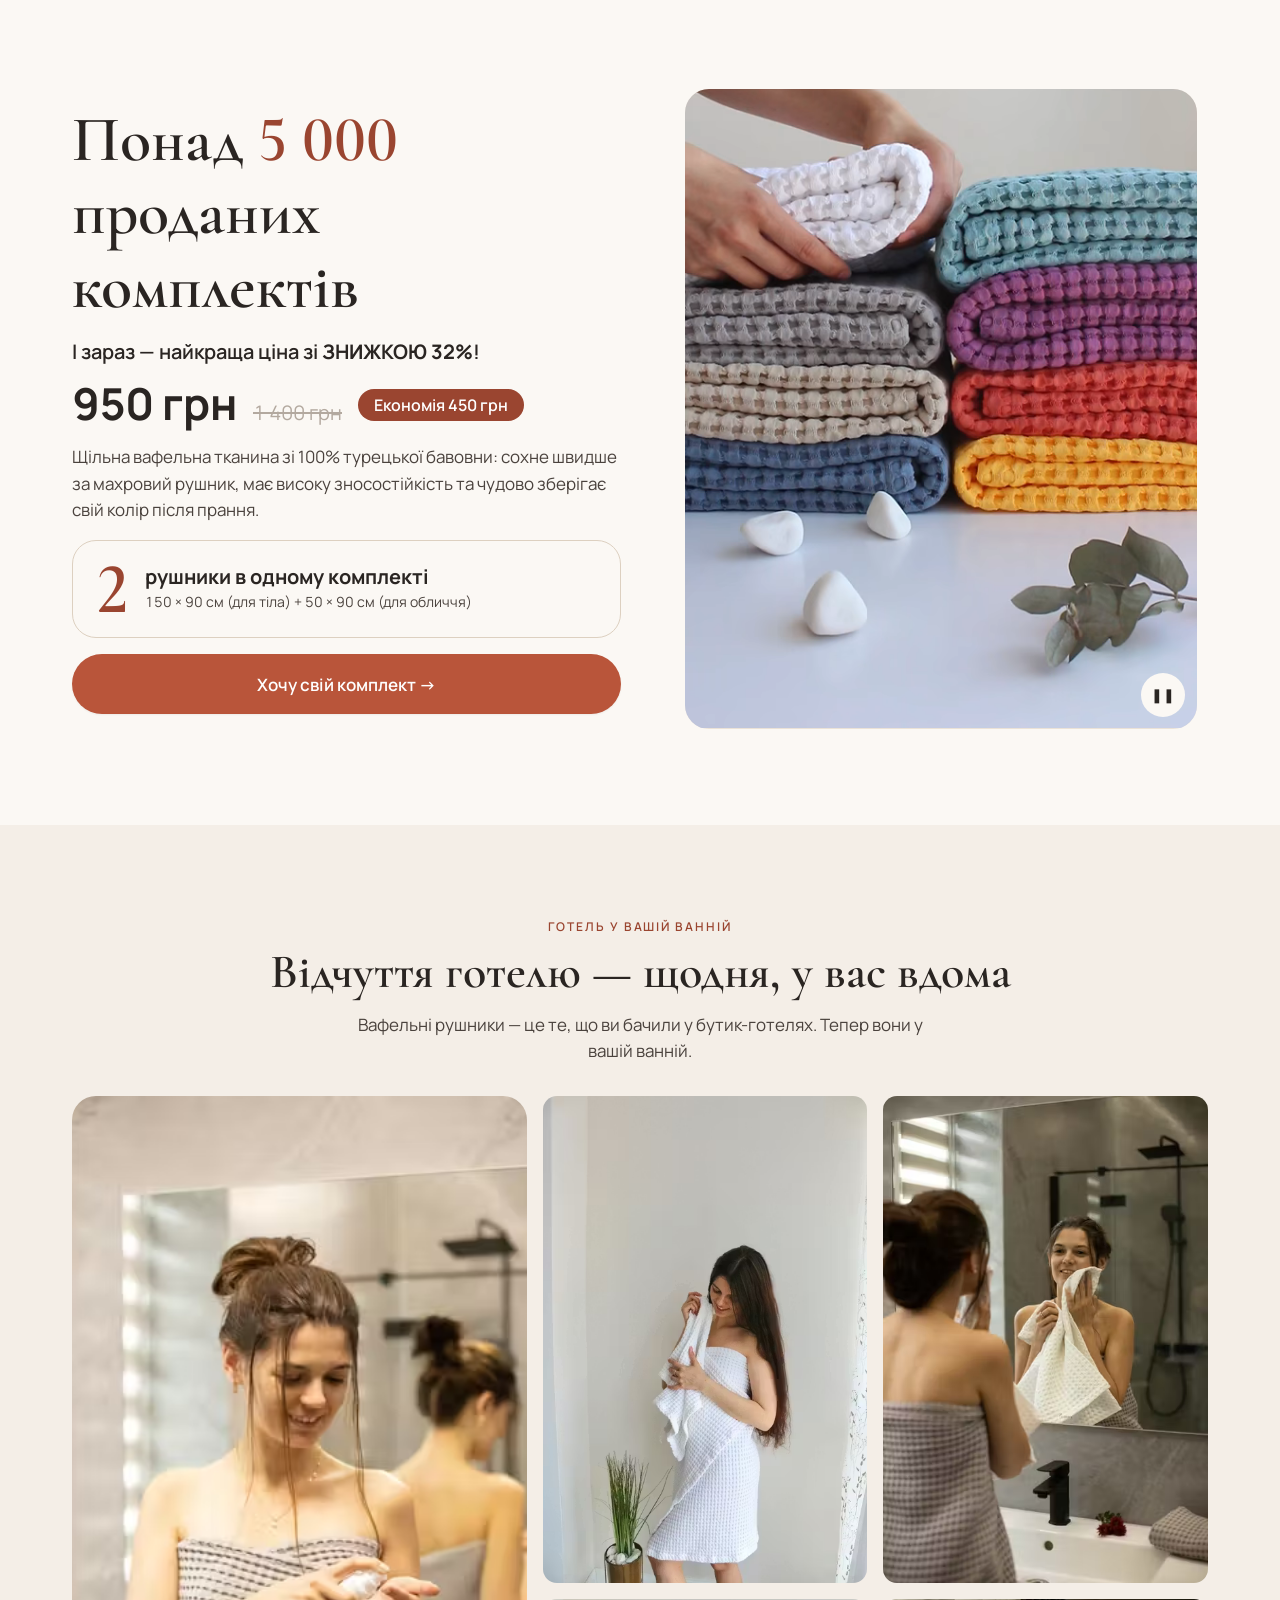
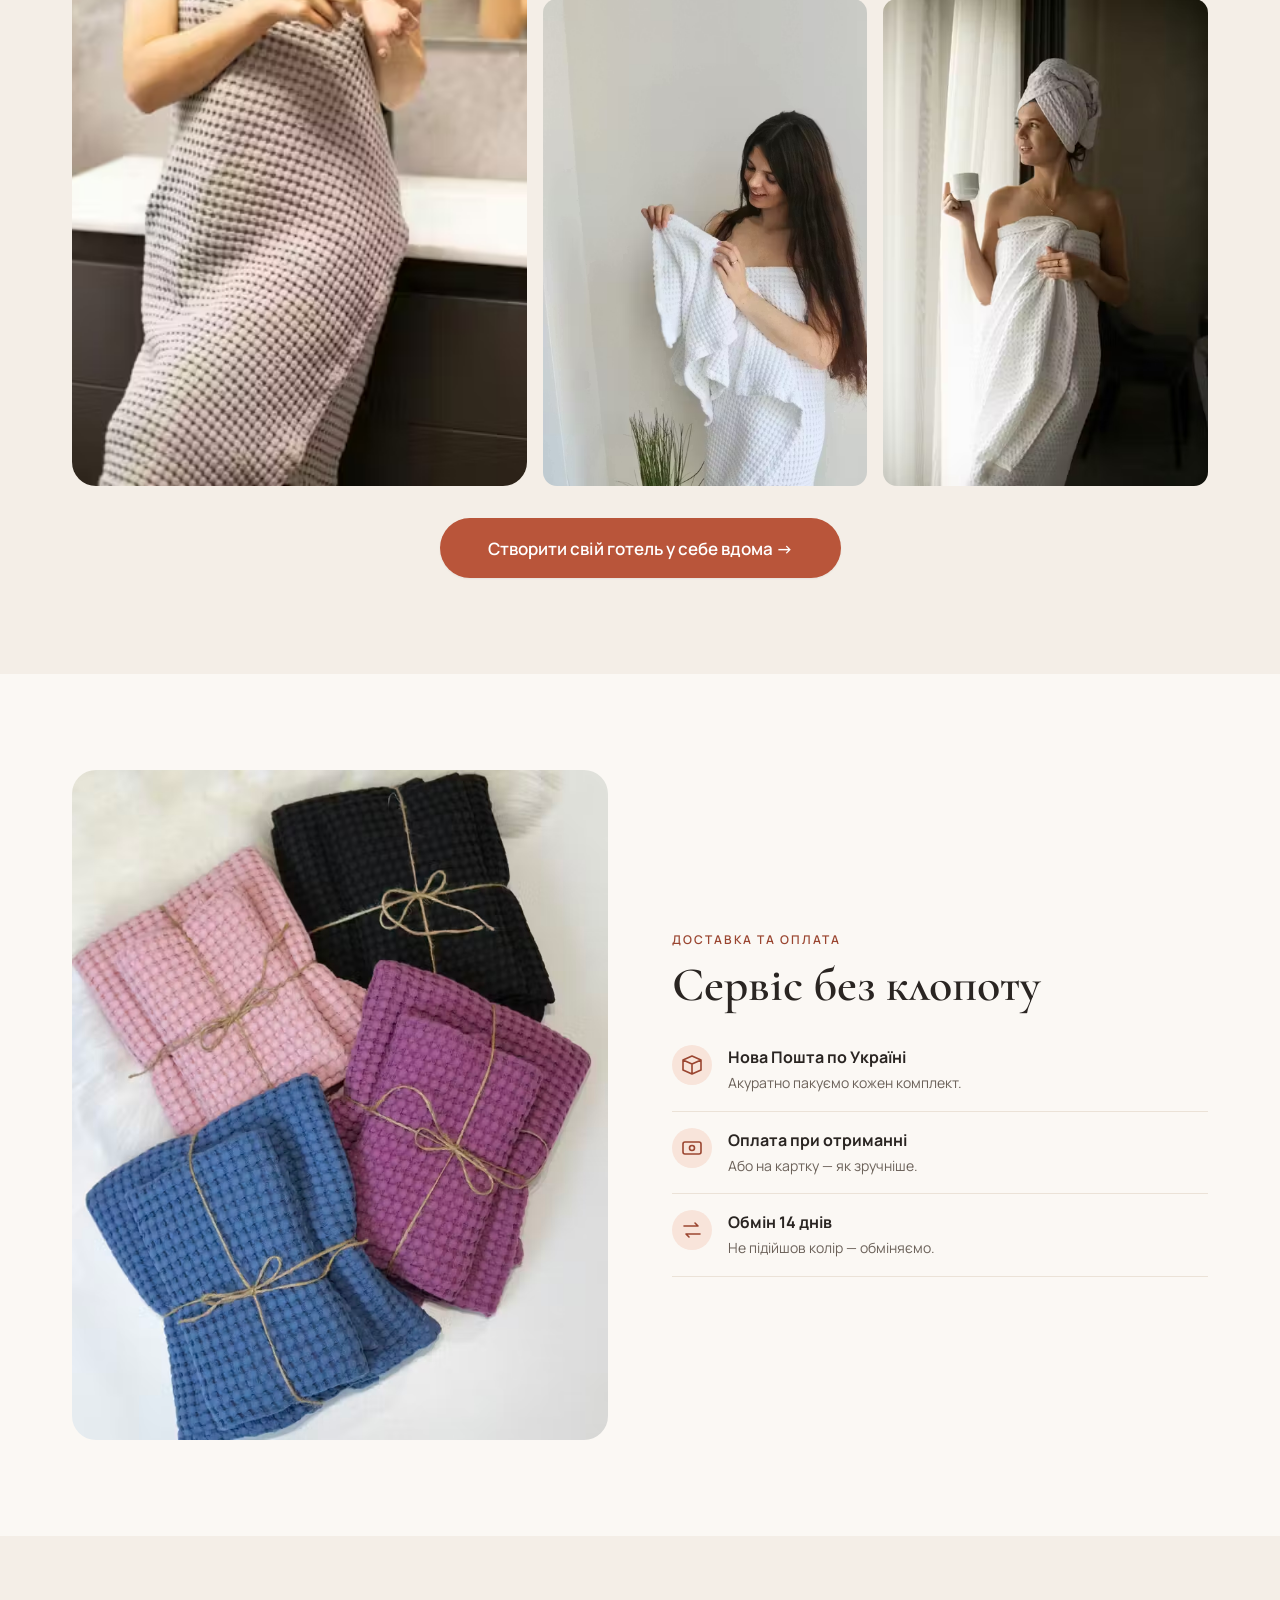
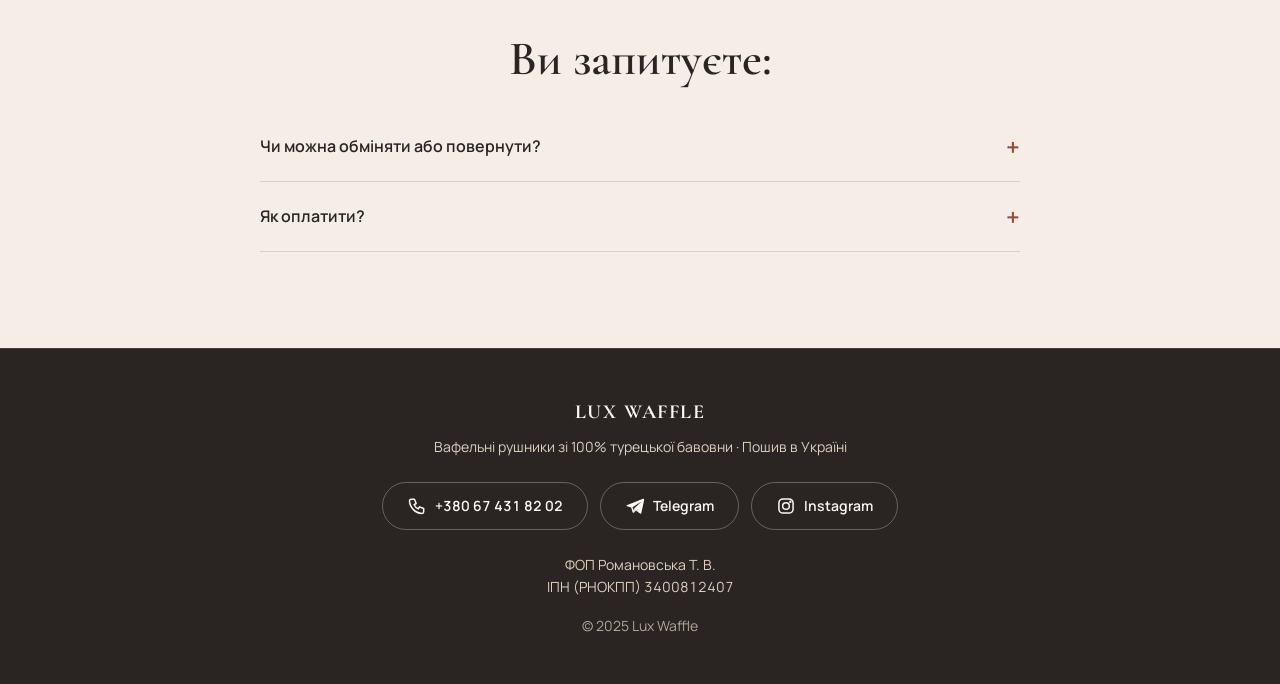
==== commit 74b342f8: "Track Purchase event on order (Meta Sales objective) Co-Authored-By: Claude Opus 5.5 <noreply@anthro" ====
--- a/index.html
+++ b/index.html
@@ -25,9 +25,9 @@
 <meta name="twitter:image" content="https://luxwaffle.in.ua/assets/og.jpg">
 <link rel="icon" href="data:image/svg+xml,%3Csvg xmlns='http://www.w3.org/2000/svg' viewBox='0 0 64 64'%3E%3Crect width='64' height='64' rx='14' fill='%23B9553A'/%3E%3Ctext x='32' y='43' font-size='30' font-family='Georgia,serif' font-weight='700' text-anchor='middle' fill='%23fff'%3ELW%3C/text%3E%3C/svg%3E">
 <link rel="preload" as="image" href="assets/vid/hero.jpg">
-<link rel="stylesheet" href="css/tokens.css?v=5c366358">
-<link rel="stylesheet" href="css/components.css?v=5c366358">
-<link rel="stylesheet" href="css/landing.css?v=5c366358">
+<link rel="stylesheet" href="css/tokens.css?v=317b61b2">
+<link rel="stylesheet" href="css/components.css?v=317b61b2">
+<link rel="stylesheet" href="css/landing.css?v=317b61b2">
 <script type="application/ld+json">{"@context":"https://schema.org","@type":"Product","name":"Комплект вафельних рушників Lux Waffle (2 шт: 150×90 і 50×90 см)","description":"100% турецька бавовна, пошив в Україні. Щільність 340 г/м².","image":"https://luxwaffle.in.ua/assets/og.jpg","url":"https://luxwaffle.in.ua/","brand":{"@type":"Brand","name":"Lux Waffle"},"offers":{"@type":"Offer","price":"950","priceCurrency":"UAH"}}</script>
 </head>
 <body>
@@ -245,6 +245,6 @@
 <div class="sticky-cta" id="sticky"><a href="#order" class="btn btn--primary btn--block" id="stickyBtn">Замовити</a></div>
 
 <script>window.COLORS = ["Білий", "Капучино", "Теракот", "Чорний", "Лаванда", "Бузок", "Лимонний", "Морська хвиля", "Антрацит"]; window.META_PIXEL_ID = '4642988146021843'; window.CLARITY_ID = 'yxowed9cb3'; window.SITE_LAYOUT = 'L2_video_catalog_top'; window.TIKTOK_PIXEL_ID = 'DB9NN43C77UDN3PL28TG';</script>
-<script src="js/main.js?v=5c366358" defer></script>
+<script src="js/main.js?v=317b61b2" defer></script>
 </body>
 </html>
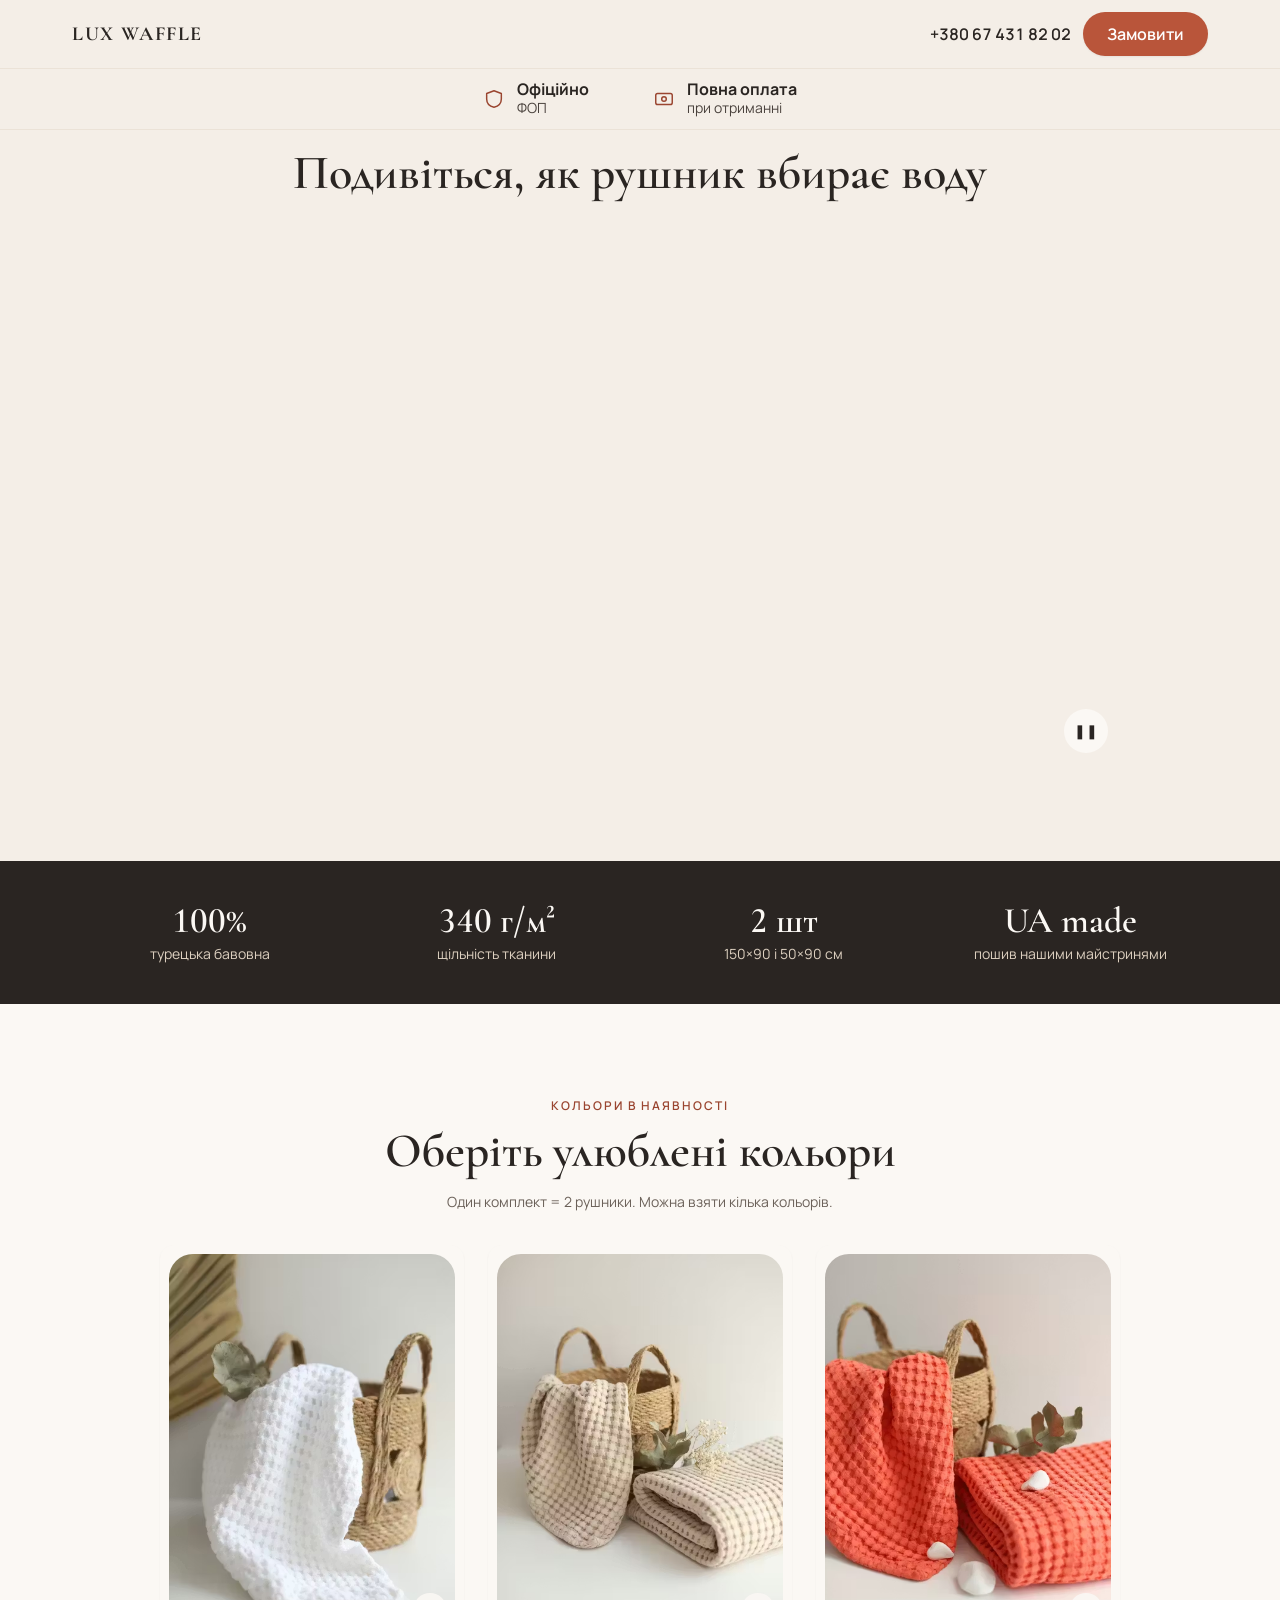
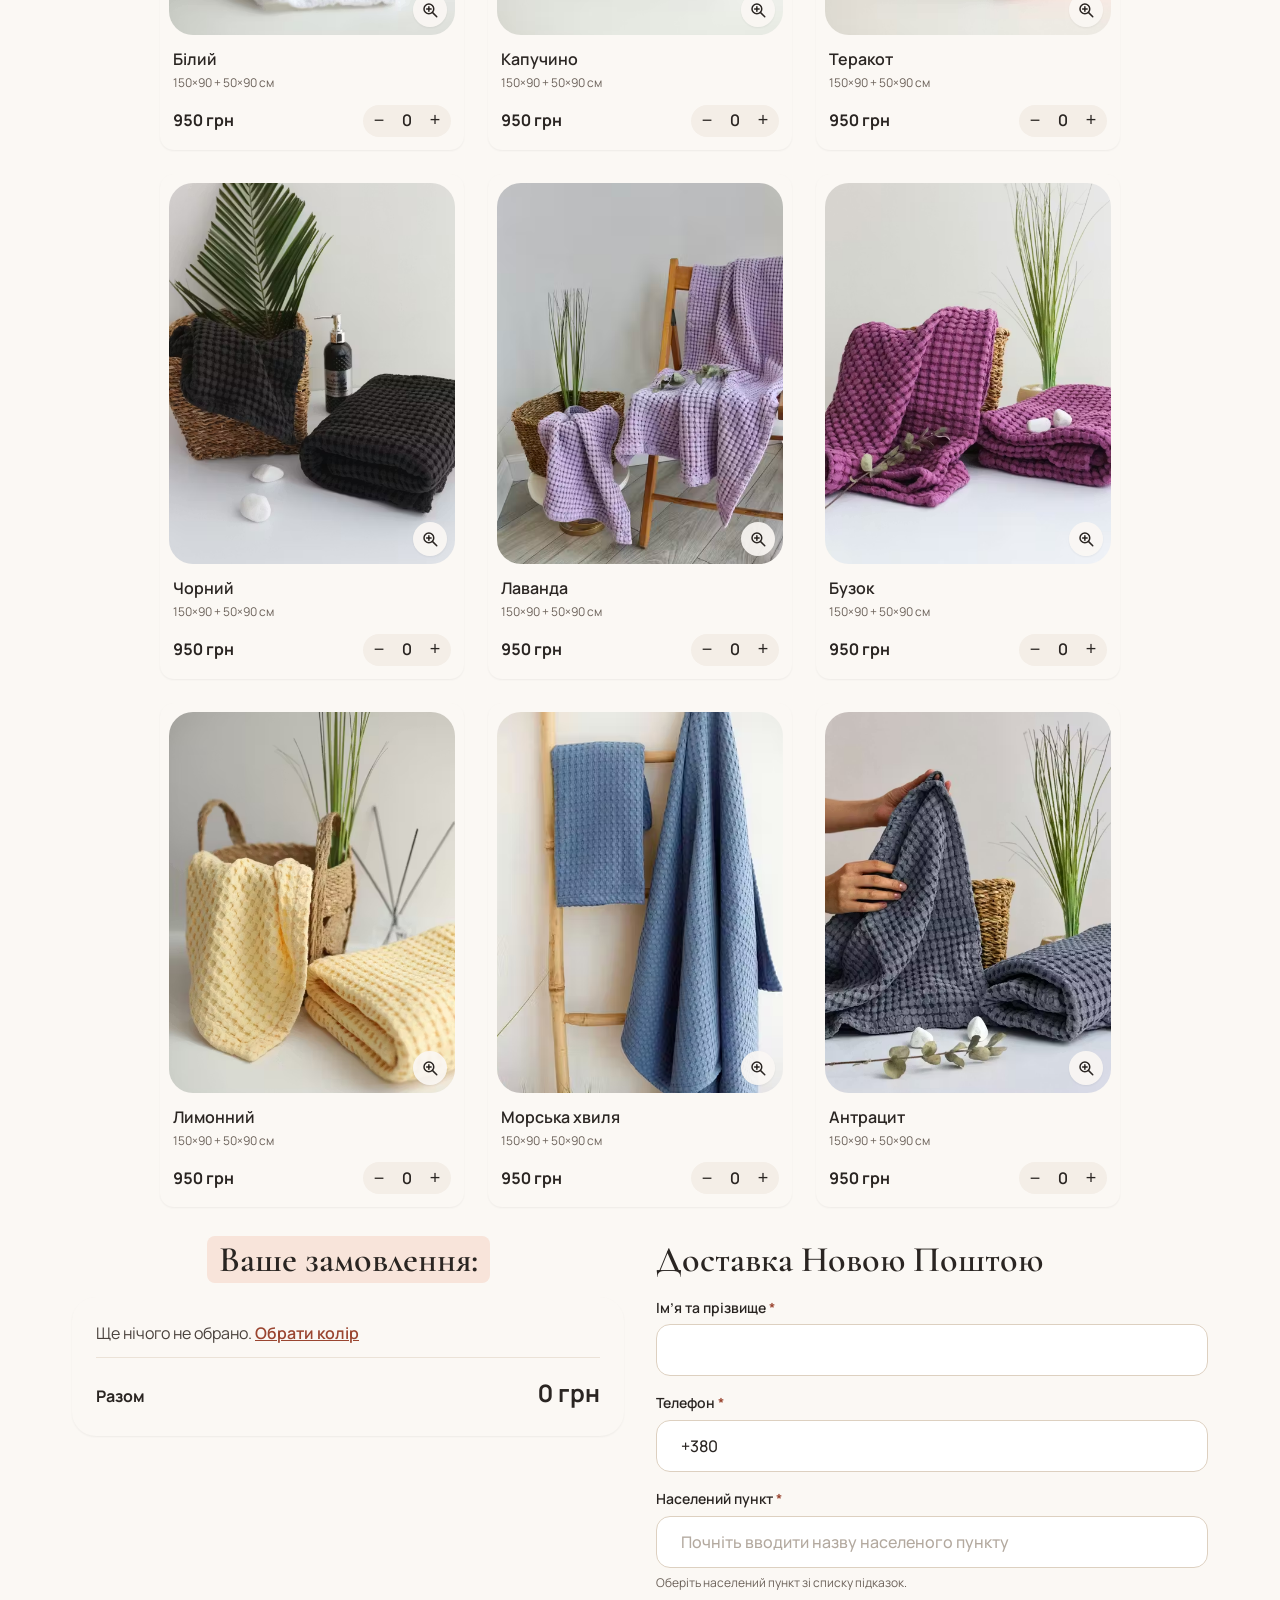
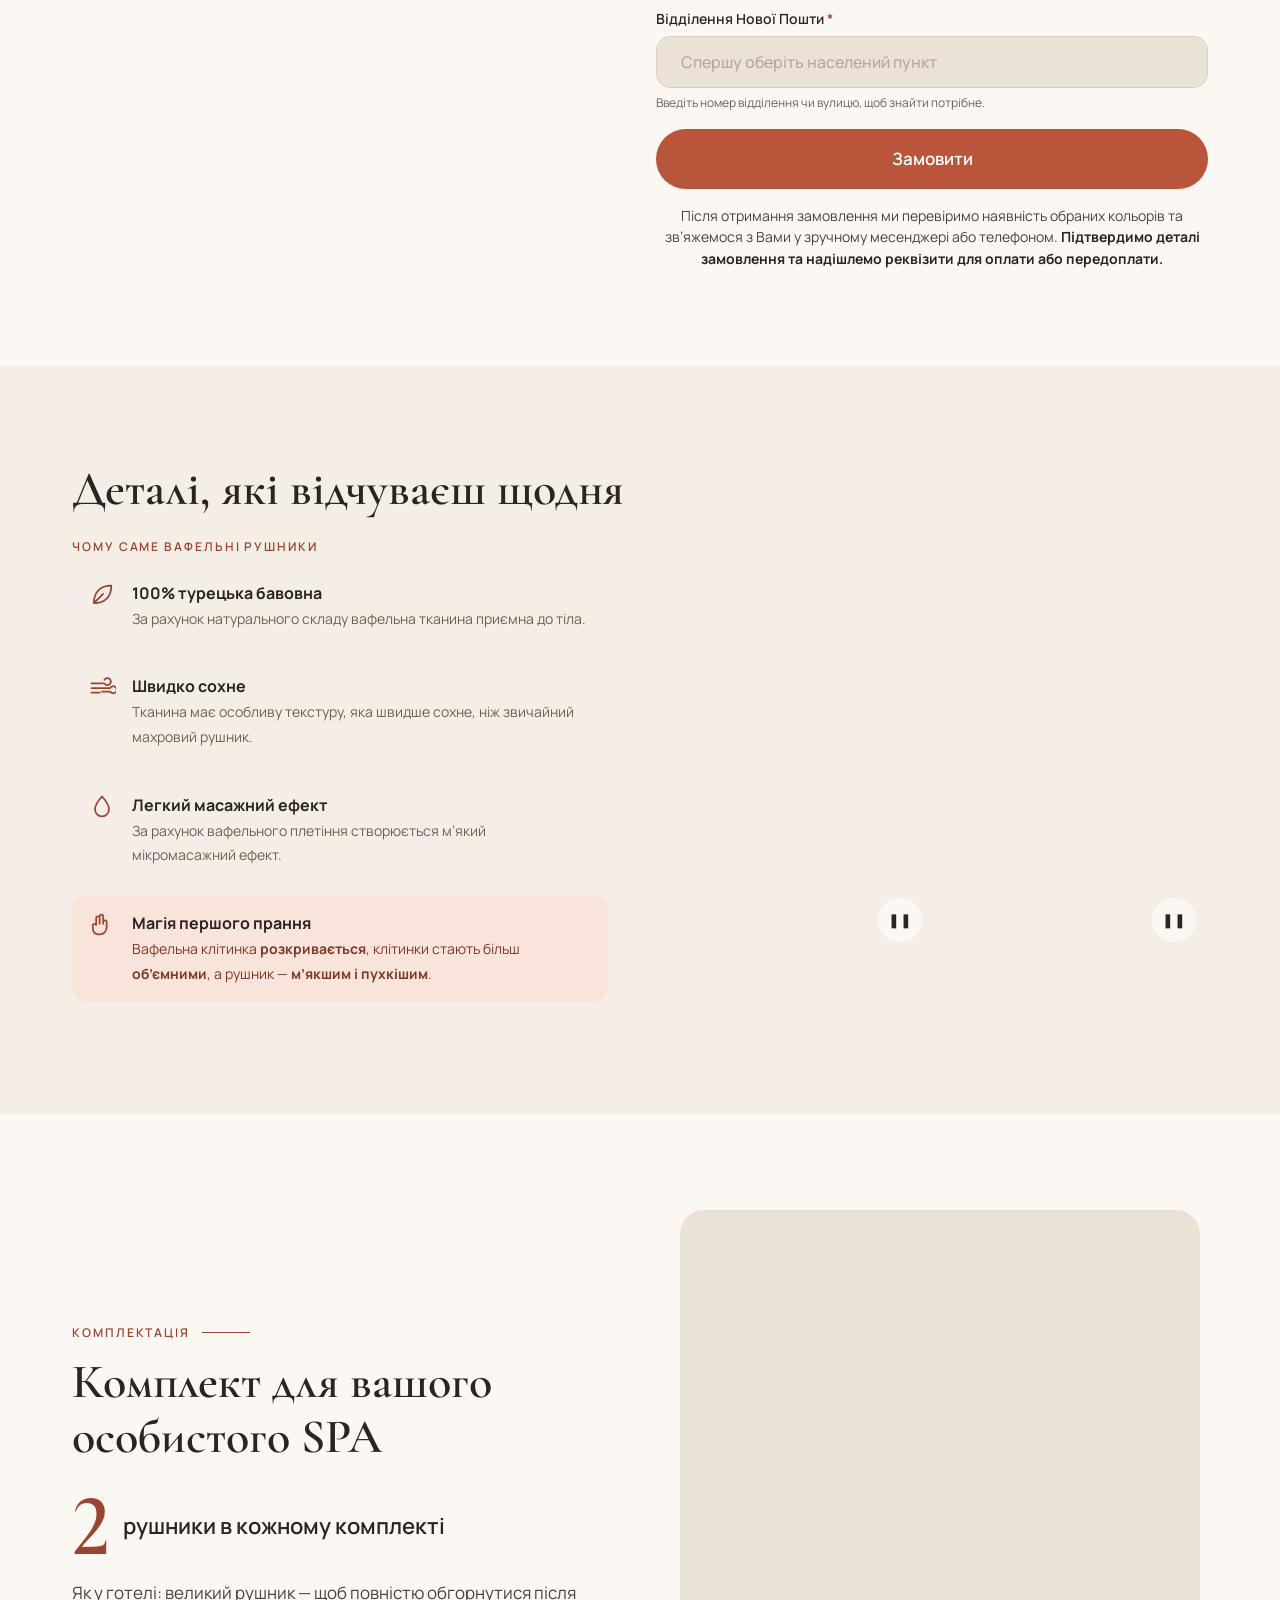
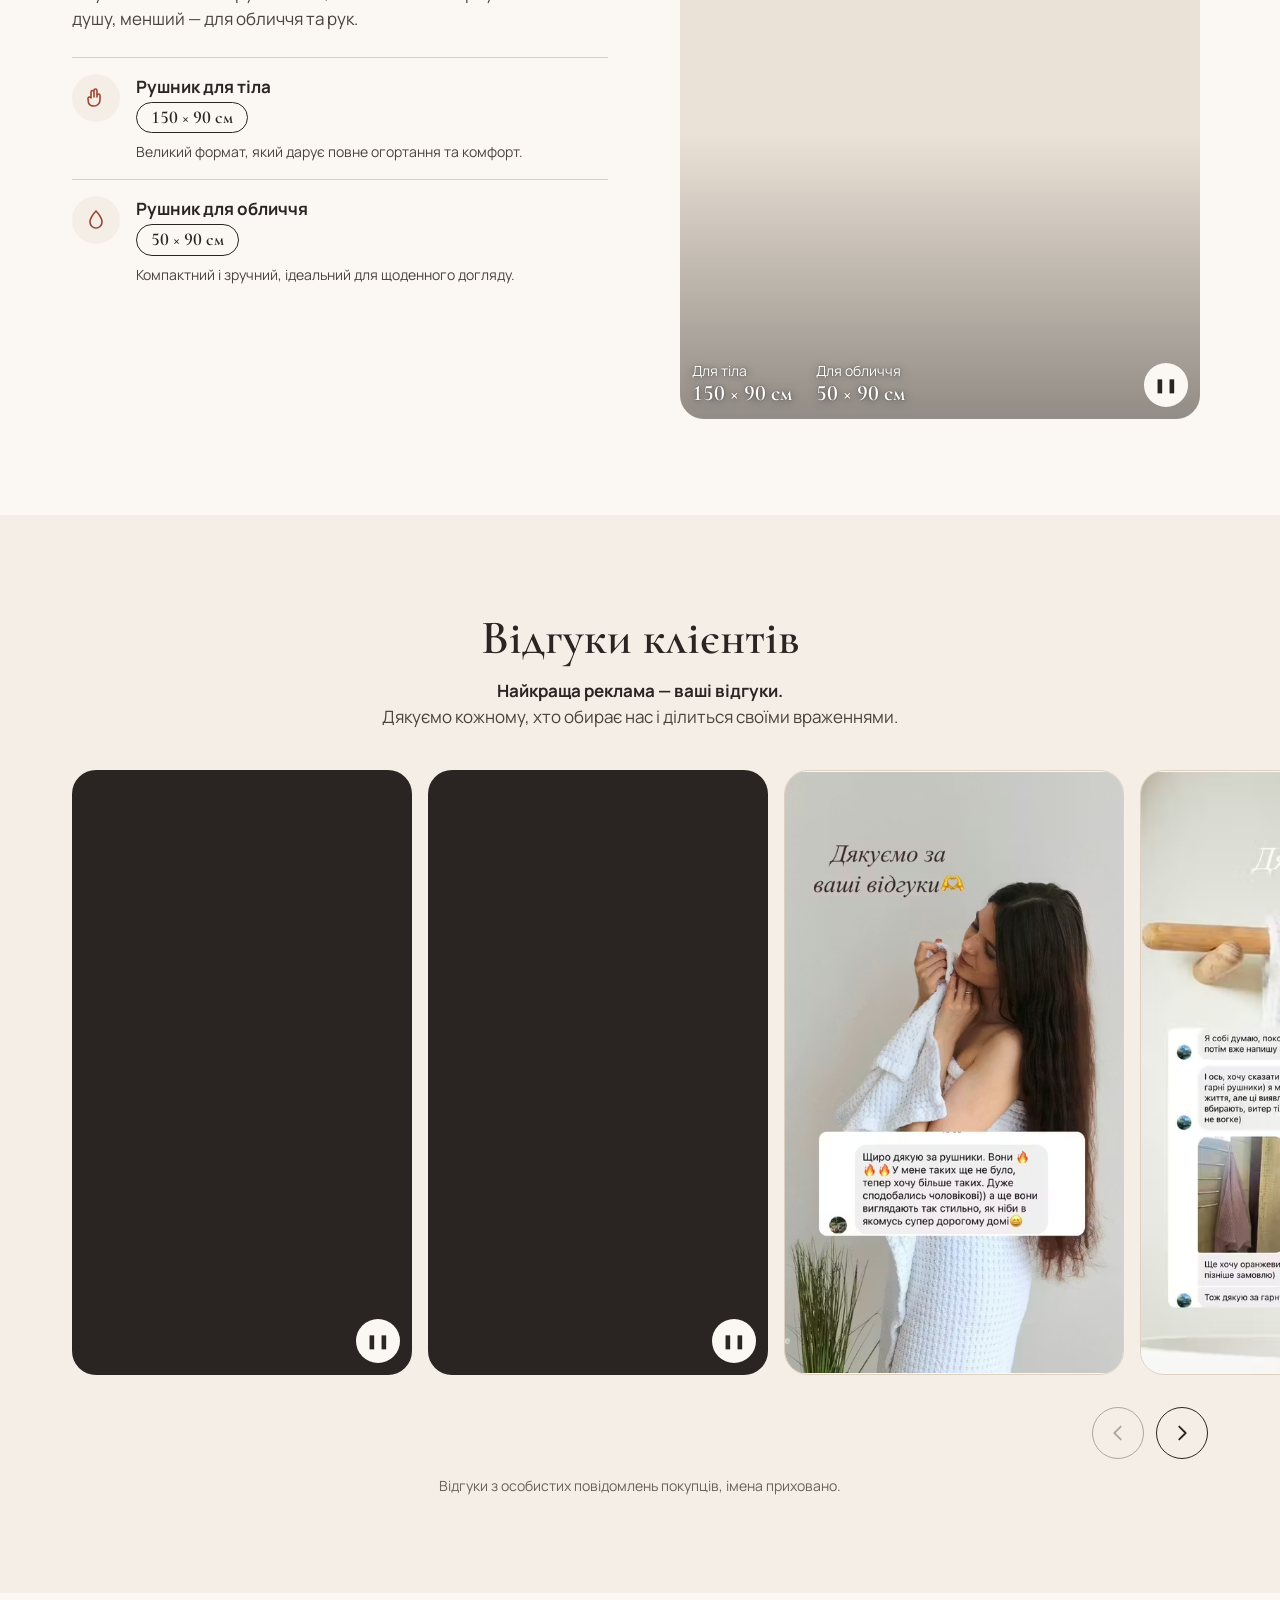
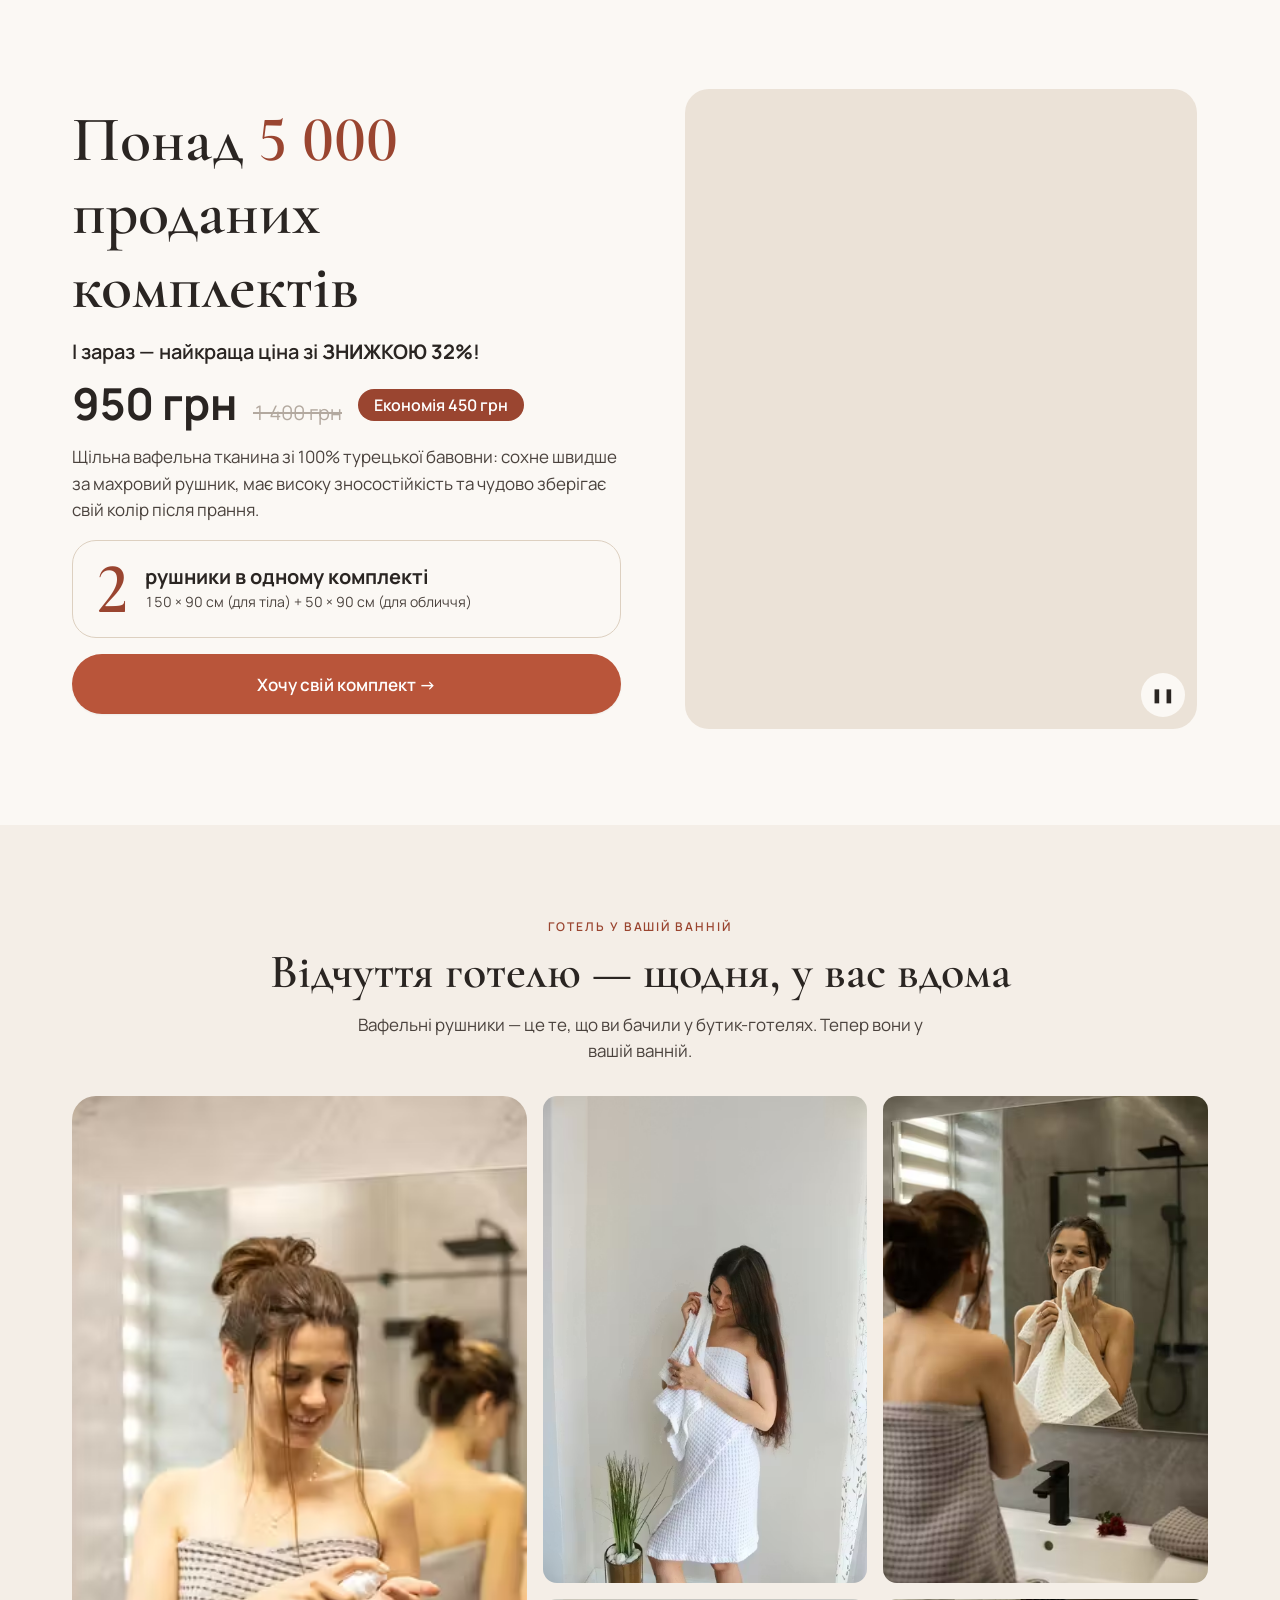
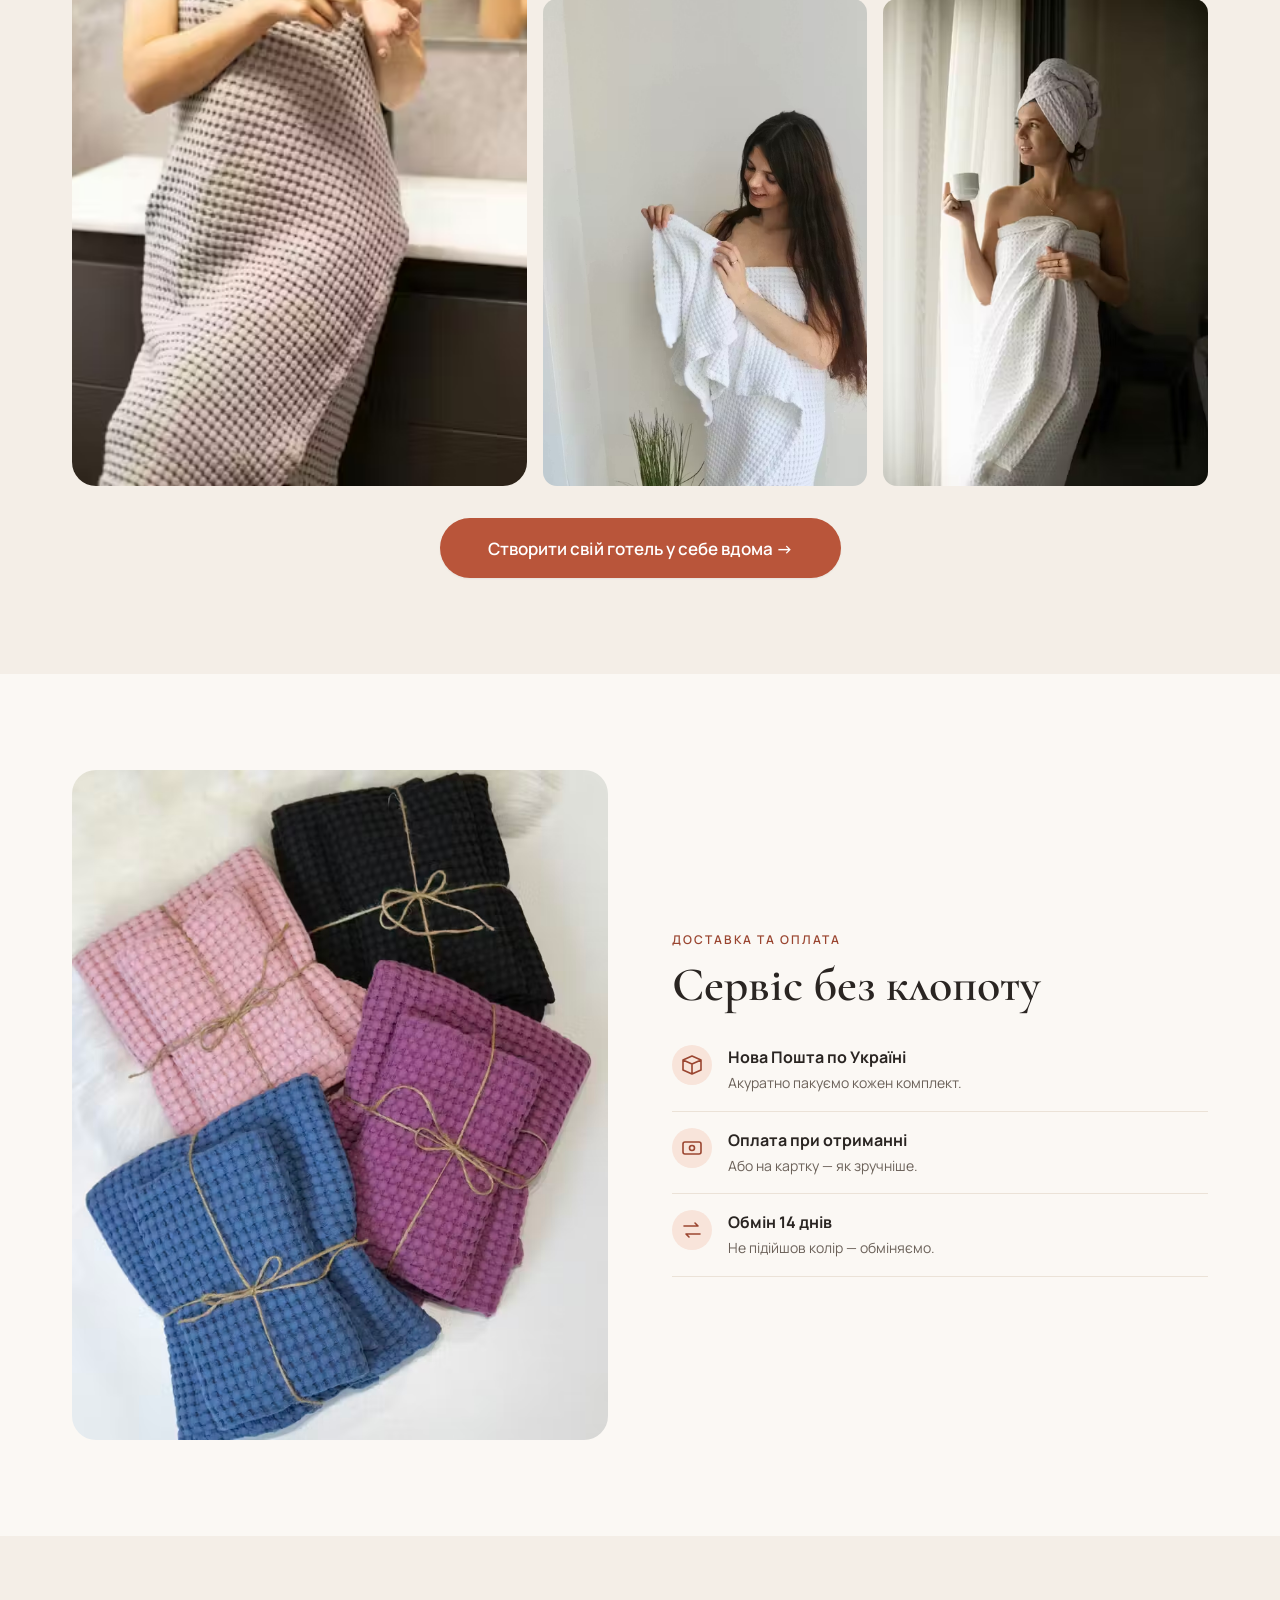
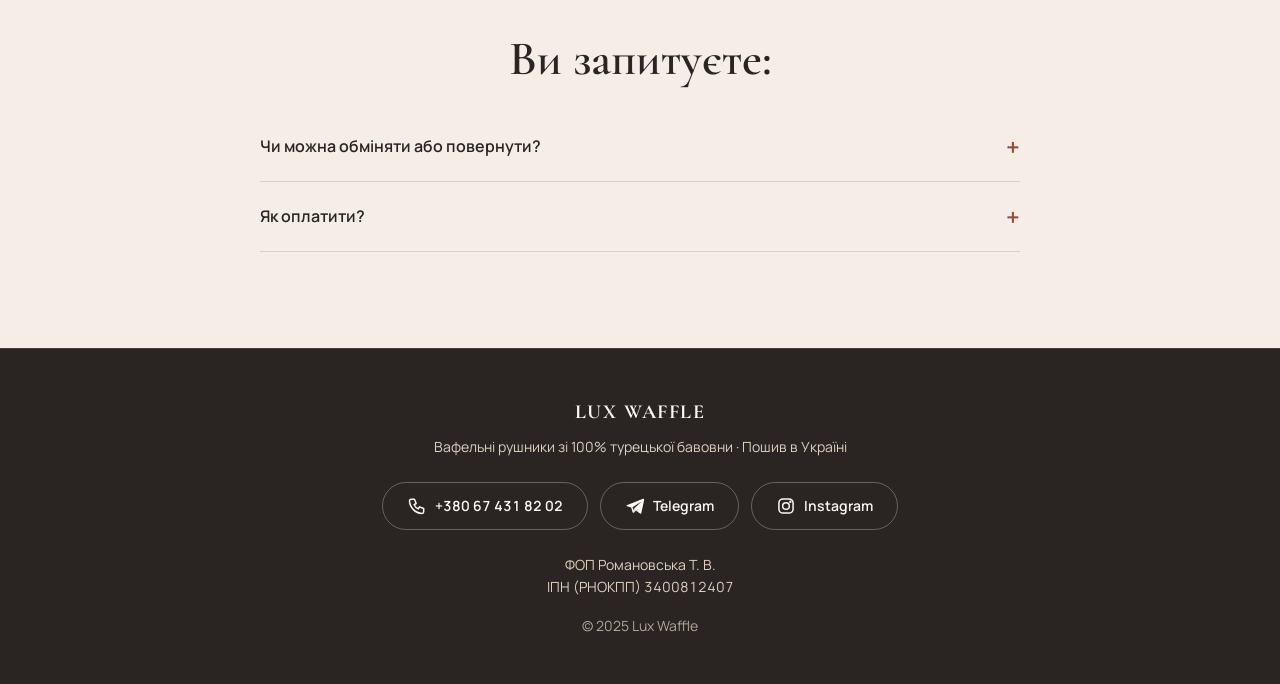
==== commit 16d6608f: "Catalogue: tap a colour photo to open full-screen zoom viewer (pinch/double-tap zoom, swipe between " ====
--- a/index.html
+++ b/index.html
@@ -25,9 +25,9 @@
 <meta name="twitter:image" content="https://luxwaffle.in.ua/assets/og.jpg">
 <link rel="icon" href="data:image/svg+xml,%3Csvg xmlns='http://www.w3.org/2000/svg' viewBox='0 0 64 64'%3E%3Crect width='64' height='64' rx='14' fill='%23B9553A'/%3E%3Ctext x='32' y='43' font-size='30' font-family='Georgia,serif' font-weight='700' text-anchor='middle' fill='%23fff'%3ELW%3C/text%3E%3C/svg%3E">
 <link rel="preload" as="image" href="assets/vid/hero.jpg">
-<link rel="stylesheet" href="css/tokens.css?v=317b61b2">
-<link rel="stylesheet" href="css/components.css?v=317b61b2">
-<link rel="stylesheet" href="css/landing.css?v=317b61b2">
+<link rel="stylesheet" href="css/tokens.css?v=8fc37aa7">
+<link rel="stylesheet" href="css/components.css?v=8fc37aa7">
+<link rel="stylesheet" href="css/landing.css?v=8fc37aa7">
 <script type="application/ld+json">{"@context":"https://schema.org","@type":"Product","name":"Комплект вафельних рушників Lux Waffle (2 шт: 150×90 і 50×90 см)","description":"100% турецька бавовна, пошив в Україні. Щільність 340 г/м².","image":"https://luxwaffle.in.ua/assets/og.jpg","url":"https://luxwaffle.in.ua/","brand":{"@type":"Brand","name":"Lux Waffle"},"offers":{"@type":"Offer","price":"950","priceCurrency":"UAH"}}</script>
 </head>
 <body>
@@ -72,7 +72,7 @@
     <p class="t-eyebrow center" style="margin:0">Кольори в наявності</p>
     <h2 class="t-h1 center" id="h-order" style="margin:var(--sp-3) 0">Оберіть улюблені кольори</h2>
     <p class="t-small center" style="margin:0 0 var(--sp-6)">Один комплект = 2 рушники. Можна взяти кілька кольорів.</p>
-    <div class="swatch-grid" id="swatches"><div class="swatch" data-i="0"><div class="swatch__img media"><picture><source type="image/avif" srcset="assets/img/c-white-480.avif 480w, assets/img/c-white-768.avif 768w" sizes="(min-width:768px) 300px, 46vw"><source type="image/webp" srcset="assets/img/c-white-480.webp 480w, assets/img/c-white-768.webp 768w" sizes="(min-width:768px) 300px, 46vw"><img class="" src="assets/img/c-white-768.jpg" srcset="assets/img/c-white-480.jpg 480w, assets/img/c-white-768.jpg 768w" sizes="(min-width:768px) 300px, 46vw" width="768" height="1152" alt="Вафельні рушники, колір білий" loading="lazy" decoding="async"></picture></div><p class="swatch__name">Білий</p><p class="swatch__meta">150×90 + 50×90 см</p><div class="swatch__row"><span class="swatch__price">950 грн</span><div class="qty" role="group" aria-label="Кількість комплектів, Білий"><button type="button" data-d="-1" aria-label="Менше">−</button><output>0</output><button type="button" data-d="1" aria-label="Більше">+</button></div></div></div><div class="swatch" data-i="1"><div class="swatch__img media"><picture><source type="image/avif" srcset="assets/img/c-cappuccino-480.avif 480w, assets/img/c-cappuccino-768.avif 768w" sizes="(min-width:768px) 300px, 46vw"><source type="image/webp" srcset="assets/img/c-cappuccino-480.webp 480w, assets/img/c-cappuccino-768.webp 768w" sizes="(min-width:768px) 300px, 46vw"><img class="" src="assets/img/c-cappuccino-768.jpg" srcset="assets/img/c-cappuccino-480.jpg 480w, assets/img/c-cappuccino-768.jpg 768w" sizes="(min-width:768px) 300px, 46vw" width="768" height="1152" alt="Вафельні рушники, колір капучино" loading="lazy" decoding="async"></picture></div><p class="swatch__name">Капучино</p><p class="swatch__meta">150×90 + 50×90 см</p><div class="swatch__row"><span class="swatch__price">950 грн</span><div class="qty" role="group" aria-label="Кількість комплектів, Капучино"><button type="button" data-d="-1" aria-label="Менше">−</button><output>0</output><button type="button" data-d="1" aria-label="Більше">+</button></div></div></div><div class="swatch" data-i="2"><div class="swatch__img media"><picture><source type="image/avif" srcset="assets/img/c-terracotta-480.avif 480w, assets/img/c-terracotta-768.avif 768w" sizes="(min-width:768px) 300px, 46vw"><source type="image/webp" srcset="assets/img/c-terracotta-480.webp 480w, assets/img/c-terracotta-768.webp 768w" sizes="(min-width:768px) 300px, 46vw"><img class="" src="assets/img/c-terracotta-768.jpg" srcset="assets/img/c-terracotta-480.jpg 480w, assets/img/c-terracotta-768.jpg 768w" sizes="(min-width:768px) 300px, 46vw" width="768" height="961" alt="Вафельні рушники, колір теракот" loading="lazy" decoding="async"></picture></div><p class="swatch__name">Теракот</p><p class="swatch__meta">150×90 + 50×90 см</p><div class="swatch__row"><span class="swatch__price">950 грн</span><div class="qty" role="group" aria-label="Кількість комплектів, Теракот"><button type="button" data-d="-1" aria-label="Менше">−</button><output>0</output><button type="button" data-d="1" aria-label="Більше">+</button></div></div></div><div class="swatch" data-i="3"><div class="swatch__img media"><picture><source type="image/avif" srcset="assets/img/c-black-480.avif 480w, assets/img/c-black-768.avif 768w" sizes="(min-width:768px) 300px, 46vw"><source type="image/webp" srcset="assets/img/c-black-480.webp 480w, assets/img/c-black-768.webp 768w" sizes="(min-width:768px) 300px, 46vw"><img class="" src="assets/img/c-black-768.jpg" srcset="assets/img/c-black-480.jpg 480w, assets/img/c-black-768.jpg 768w" sizes="(min-width:768px) 300px, 46vw" width="768" height="1152" alt="Вафельні рушники, колір чорний" loading="lazy" decoding="async"></picture></div><p class="swatch__name">Чорний</p><p class="swatch__meta">150×90 + 50×90 см</p><div class="swatch__row"><span class="swatch__price">950 грн</span><div class="qty" role="group" aria-label="Кількість комплектів, Чорний"><button type="button" data-d="-1" aria-label="Менше">−</button><output>0</output><button type="button" data-d="1" aria-label="Більше">+</button></div></div></div><div class="swatch" data-i="4"><div class="swatch__img media"><picture><source type="image/avif" srcset="assets/img/c-lavender-480.avif 480w, assets/img/c-lavender-768.avif 768w" sizes="(min-width:768px) 300px, 46vw"><source type="image/webp" srcset="assets/img/c-lavender-480.webp 480w, assets/img/c-lavender-768.webp 768w" sizes="(min-width:768px) 300px, 46vw"><img class="" src="assets/img/c-lavender-768.jpg" srcset="assets/img/c-lavender-480.jpg 480w, assets/img/c-lavender-768.jpg 768w" sizes="(min-width:768px) 300px, 46vw" width="768" height="1152" alt="Вафельні рушники, колір лаванда" loading="lazy" decoding="async"></picture></div><p class="swatch__name">Лаванда</p><p class="swatch__meta">150×90 + 50×90 см</p><div class="swatch__row"><span class="swatch__price">950 грн</span><div class="qty" role="group" aria-label="Кількість комплектів, Лаванда"><button type="button" data-d="-1" aria-label="Менше">−</button><output>0</output><button type="button" data-d="1" aria-label="Більше">+</button></div></div></div><div class="swatch" data-i="5"><div class="swatch__img media"><picture><source type="image/avif" srcset="assets/img/c-lilac-480.avif 480w, assets/img/c-lilac-768.avif 768w" sizes="(min-width:768px) 300px, 46vw"><source type="image/webp" srcset="assets/img/c-lilac-480.webp 480w, assets/img/c-lilac-768.webp 768w" sizes="(min-width:768px) 300px, 46vw"><img class="" src="assets/img/c-lilac-768.jpg" srcset="assets/img/c-lilac-480.jpg 480w, assets/img/c-lilac-768.jpg 768w" sizes="(min-width:768px) 300px, 46vw" width="768" height="1008" alt="Вафельні рушники, колір бузок" loading="lazy" decoding="async"></picture></div><p class="swatch__name">Бузок</p><p class="swatch__meta">150×90 + 50×90 см</p><div class="swatch__row"><span class="swatch__price">950 грн</span><div class="qty" role="group" aria-label="Кількість комплектів, Бузок"><button type="button" data-d="-1" aria-label="Менше">−</button><output>0</output><button type="button" data-d="1" aria-label="Більше">+</button></div></div></div><div class="swatch" data-i="6"><div class="swatch__img media"><picture><source type="image/avif" srcset="assets/img/c-lemon-480.avif 480w, assets/img/c-lemon-768.avif 768w" sizes="(min-width:768px) 300px, 46vw"><source type="image/webp" srcset="assets/img/c-lemon-480.webp 480w, assets/img/c-lemon-768.webp 768w" sizes="(min-width:768px) 300px, 46vw"><img class="" src="assets/img/c-lemon-768.jpg" srcset="assets/img/c-lemon-480.jpg 480w, assets/img/c-lemon-768.jpg 768w" sizes="(min-width:768px) 300px, 46vw" width="768" height="1152" alt="Вафельні рушники, колір лимонний" loading="lazy" decoding="async"></picture></div><p class="swatch__name">Лимонний</p><p class="swatch__meta">150×90 + 50×90 см</p><div class="swatch__row"><span class="swatch__price">950 грн</span><div class="qty" role="group" aria-label="Кількість комплектів, Лимонний"><button type="button" data-d="-1" aria-label="Менше">−</button><output>0</output><button type="button" data-d="1" aria-label="Більше">+</button></div></div></div><div class="swatch" data-i="7"><div class="swatch__img media"><picture><source type="image/avif" srcset="assets/img/c-wave-480.avif 480w, assets/img/c-wave-768.avif 768w" sizes="(min-width:768px) 300px, 46vw"><source type="image/webp" srcset="assets/img/c-wave-480.webp 480w, assets/img/c-wave-768.webp 768w" sizes="(min-width:768px) 300px, 46vw"><img class="" src="assets/img/c-wave-768.jpg" srcset="assets/img/c-wave-480.jpg 480w, assets/img/c-wave-768.jpg 768w" sizes="(min-width:768px) 300px, 46vw" width="768" height="961" alt="Вафельні рушники, колір морська хвиля" loading="lazy" decoding="async"></picture></div><p class="swatch__name">Морська хвиля</p><p class="swatch__meta">150×90 + 50×90 см</p><div class="swatch__row"><span class="swatch__price">950 грн</span><div class="qty" role="group" aria-label="Кількість комплектів, Морська хвиля"><button type="button" data-d="-1" aria-label="Менше">−</button><output>0</output><button type="button" data-d="1" aria-label="Більше">+</button></div></div></div><div class="swatch" data-i="8"><div class="swatch__img media"><picture><source type="image/avif" srcset="assets/img/c-anthracite-480.avif 480w, assets/img/c-anthracite-768.avif 768w" sizes="(min-width:768px) 300px, 46vw"><source type="image/webp" srcset="assets/img/c-anthracite-480.webp 480w, assets/img/c-anthracite-768.webp 768w" sizes="(min-width:768px) 300px, 46vw"><img class="" src="assets/img/c-anthracite-768.jpg" srcset="assets/img/c-anthracite-480.jpg 480w, assets/img/c-anthracite-768.jpg 768w" sizes="(min-width:768px) 300px, 46vw" width="768" height="1152" alt="Вафельні рушники, колір антрацит" loading="lazy" decoding="async"></picture></div><p class="swatch__name">Антрацит</p><p class="swatch__meta">150×90 + 50×90 см</p><div class="swatch__row"><span class="swatch__price">950 грн</span><div class="qty" role="group" aria-label="Кількість комплектів, Антрацит"><button type="button" data-d="-1" aria-label="Менше">−</button><output>0</output><button type="button" data-d="1" aria-label="Більше">+</button></div></div></div></div>
+    <div class="swatch-grid" id="swatches"><div class="swatch" data-i="0"><button type="button" class="swatch__img media" data-full="assets/img/c-white-1600" data-fw="1600" data-fh="2400" aria-label="Збільшити фото: Білий"><picture><source type="image/avif" srcset="assets/img/c-white-480.avif 480w, assets/img/c-white-768.avif 768w, assets/img/c-white-1600.avif 1600w" sizes="(min-width:768px) 300px, 46vw"><source type="image/webp" srcset="assets/img/c-white-480.webp 480w, assets/img/c-white-768.webp 768w, assets/img/c-white-1600.webp 1600w" sizes="(min-width:768px) 300px, 46vw"><img class="" src="assets/img/c-white-768.jpg" srcset="assets/img/c-white-480.jpg 480w, assets/img/c-white-768.jpg 768w, assets/img/c-white-1600.jpg 1600w" sizes="(min-width:768px) 300px, 46vw" width="1600" height="2400" alt="Вафельні рушники, колір білий" loading="lazy" decoding="async"></picture><span class="swatch__zoom" aria-hidden="true"><svg class="stroke" viewBox="0 0 24 24" aria-hidden="true"><circle cx="10.5" cy="10.5" r="6.5"/><path d="M15.5 15.5L21 21M10.5 7.5v6M7.5 10.5h6"/></svg></span></button><p class="swatch__name">Білий</p><p class="swatch__meta">150×90 + 50×90 см</p><div class="swatch__row"><span class="swatch__price">950 грн</span><div class="qty" role="group" aria-label="Кількість комплектів, Білий"><button type="button" data-d="-1" aria-label="Менше">−</button><output>0</output><button type="button" data-d="1" aria-label="Більше">+</button></div></div></div><div class="swatch" data-i="1"><button type="button" class="swatch__img media" data-full="assets/img/c-cappuccino-1600" data-fw="1600" data-fh="2400" aria-label="Збільшити фото: Капучино"><picture><source type="image/avif" srcset="assets/img/c-cappuccino-480.avif 480w, assets/img/c-cappuccino-768.avif 768w, assets/img/c-cappuccino-1600.avif 1600w" sizes="(min-width:768px) 300px, 46vw"><source type="image/webp" srcset="assets/img/c-cappuccino-480.webp 480w, assets/img/c-cappuccino-768.webp 768w, assets/img/c-cappuccino-1600.webp 1600w" sizes="(min-width:768px) 300px, 46vw"><img class="" src="assets/img/c-cappuccino-768.jpg" srcset="assets/img/c-cappuccino-480.jpg 480w, assets/img/c-cappuccino-768.jpg 768w, assets/img/c-cappuccino-1600.jpg 1600w" sizes="(min-width:768px) 300px, 46vw" width="1600" height="2400" alt="Вафельні рушники, колір капучино" loading="lazy" decoding="async"></picture><span class="swatch__zoom" aria-hidden="true"><svg class="stroke" viewBox="0 0 24 24" aria-hidden="true"><circle cx="10.5" cy="10.5" r="6.5"/><path d="M15.5 15.5L21 21M10.5 7.5v6M7.5 10.5h6"/></svg></span></button><p class="swatch__name">Капучино</p><p class="swatch__meta">150×90 + 50×90 см</p><div class="swatch__row"><span class="swatch__price">950 грн</span><div class="qty" role="group" aria-label="Кількість комплектів, Капучино"><button type="button" data-d="-1" aria-label="Менше">−</button><output>0</output><button type="button" data-d="1" aria-label="Більше">+</button></div></div></div><div class="swatch" data-i="2"><button type="button" class="swatch__img media" data-full="assets/img/c-terracotta-1600" data-fw="1600" data-fh="2002" aria-label="Збільшити фото: Теракот"><picture><source type="image/avif" srcset="assets/img/c-terracotta-480.avif 480w, assets/img/c-terracotta-768.avif 768w, assets/img/c-terracotta-1600.avif 1600w" sizes="(min-width:768px) 300px, 46vw"><source type="image/webp" srcset="assets/img/c-terracotta-480.webp 480w, assets/img/c-terracotta-768.webp 768w, assets/img/c-terracotta-1600.webp 1600w" sizes="(min-width:768px) 300px, 46vw"><img class="" src="assets/img/c-terracotta-768.jpg" srcset="assets/img/c-terracotta-480.jpg 480w, assets/img/c-terracotta-768.jpg 768w, assets/img/c-terracotta-1600.jpg 1600w" sizes="(min-width:768px) 300px, 46vw" width="1600" height="2002" alt="Вафельні рушники, колір теракот" loading="lazy" decoding="async"></picture><span class="swatch__zoom" aria-hidden="true"><svg class="stroke" viewBox="0 0 24 24" aria-hidden="true"><circle cx="10.5" cy="10.5" r="6.5"/><path d="M15.5 15.5L21 21M10.5 7.5v6M7.5 10.5h6"/></svg></span></button><p class="swatch__name">Теракот</p><p class="swatch__meta">150×90 + 50×90 см</p><div class="swatch__row"><span class="swatch__price">950 грн</span><div class="qty" role="group" aria-label="Кількість комплектів, Теракот"><button type="button" data-d="-1" aria-label="Менше">−</button><output>0</output><button type="button" data-d="1" aria-label="Більше">+</button></div></div></div><div class="swatch" data-i="3"><button type="button" class="swatch__img media" data-full="assets/img/c-black-1600" data-fw="1600" data-fh="2400" aria-label="Збільшити фото: Чорний"><picture><source type="image/avif" srcset="assets/img/c-black-480.avif 480w, assets/img/c-black-768.avif 768w, assets/img/c-black-1600.avif 1600w" sizes="(min-width:768px) 300px, 46vw"><source type="image/webp" srcset="assets/img/c-black-480.webp 480w, assets/img/c-black-768.webp 768w, assets/img/c-black-1600.webp 1600w" sizes="(min-width:768px) 300px, 46vw"><img class="" src="assets/img/c-black-768.jpg" srcset="assets/img/c-black-480.jpg 480w, assets/img/c-black-768.jpg 768w, assets/img/c-black-1600.jpg 1600w" sizes="(min-width:768px) 300px, 46vw" width="1600" height="2400" alt="Вафельні рушники, колір чорний" loading="lazy" decoding="async"></picture><span class="swatch__zoom" aria-hidden="true"><svg class="stroke" viewBox="0 0 24 24" aria-hidden="true"><circle cx="10.5" cy="10.5" r="6.5"/><path d="M15.5 15.5L21 21M10.5 7.5v6M7.5 10.5h6"/></svg></span></button><p class="swatch__name">Чорний</p><p class="swatch__meta">150×90 + 50×90 см</p><div class="swatch__row"><span class="swatch__price">950 грн</span><div class="qty" role="group" aria-label="Кількість комплектів, Чорний"><button type="button" data-d="-1" aria-label="Менше">−</button><output>0</output><button type="button" data-d="1" aria-label="Більше">+</button></div></div></div><div class="swatch" data-i="4"><button type="button" class="swatch__img media" data-full="assets/img/c-lavender-1600" data-fw="1600" data-fh="2400" aria-label="Збільшити фото: Лаванда"><picture><source type="image/avif" srcset="assets/img/c-lavender-480.avif 480w, assets/img/c-lavender-768.avif 768w, assets/img/c-lavender-1600.avif 1600w" sizes="(min-width:768px) 300px, 46vw"><source type="image/webp" srcset="assets/img/c-lavender-480.webp 480w, assets/img/c-lavender-768.webp 768w, assets/img/c-lavender-1600.webp 1600w" sizes="(min-width:768px) 300px, 46vw"><img class="" src="assets/img/c-lavender-768.jpg" srcset="assets/img/c-lavender-480.jpg 480w, assets/img/c-lavender-768.jpg 768w, assets/img/c-lavender-1600.jpg 1600w" sizes="(min-width:768px) 300px, 46vw" width="1600" height="2400" alt="Вафельні рушники, колір лаванда" loading="lazy" decoding="async"></picture><span class="swatch__zoom" aria-hidden="true"><svg class="stroke" viewBox="0 0 24 24" aria-hidden="true"><circle cx="10.5" cy="10.5" r="6.5"/><path d="M15.5 15.5L21 21M10.5 7.5v6M7.5 10.5h6"/></svg></span></button><p class="swatch__name">Лаванда</p><p class="swatch__meta">150×90 + 50×90 см</p><div class="swatch__row"><span class="swatch__price">950 грн</span><div class="qty" role="group" aria-label="Кількість комплектів, Лаванда"><button type="button" data-d="-1" aria-label="Менше">−</button><output>0</output><button type="button" data-d="1" aria-label="Більше">+</button></div></div></div><div class="swatch" data-i="5"><button type="button" class="swatch__img media" data-full="assets/img/c-lilac-1524" data-fw="1524" data-fh="2000" aria-label="Збільшити фото: Бузок"><picture><source type="image/avif" srcset="assets/img/c-lilac-480.avif 480w, assets/img/c-lilac-768.avif 768w, assets/img/c-lilac-1524.avif 1524w" sizes="(min-width:768px) 300px, 46vw"><source type="image/webp" srcset="assets/img/c-lilac-480.webp 480w, assets/img/c-lilac-768.webp 768w, assets/img/c-lilac-1524.webp 1524w" sizes="(min-width:768px) 300px, 46vw"><img class="" src="assets/img/c-lilac-768.jpg" srcset="assets/img/c-lilac-480.jpg 480w, assets/img/c-lilac-768.jpg 768w, assets/img/c-lilac-1524.jpg 1524w" sizes="(min-width:768px) 300px, 46vw" width="1524" height="2000" alt="Вафельні рушники, колір бузок" loading="lazy" decoding="async"></picture><span class="swatch__zoom" aria-hidden="true"><svg class="stroke" viewBox="0 0 24 24" aria-hidden="true"><circle cx="10.5" cy="10.5" r="6.5"/><path d="M15.5 15.5L21 21M10.5 7.5v6M7.5 10.5h6"/></svg></span></button><p class="swatch__name">Бузок</p><p class="swatch__meta">150×90 + 50×90 см</p><div class="swatch__row"><span class="swatch__price">950 грн</span><div class="qty" role="group" aria-label="Кількість комплектів, Бузок"><button type="button" data-d="-1" aria-label="Менше">−</button><output>0</output><button type="button" data-d="1" aria-label="Більше">+</button></div></div></div><div class="swatch" data-i="6"><button type="button" class="swatch__img media" data-full="assets/img/c-lemon-1600" data-fw="1600" data-fh="2400" aria-label="Збільшити фото: Лимонний"><picture><source type="image/avif" srcset="assets/img/c-lemon-480.avif 480w, assets/img/c-lemon-768.avif 768w, assets/img/c-lemon-1600.avif 1600w" sizes="(min-width:768px) 300px, 46vw"><source type="image/webp" srcset="assets/img/c-lemon-480.webp 480w, assets/img/c-lemon-768.webp 768w, assets/img/c-lemon-1600.webp 1600w" sizes="(min-width:768px) 300px, 46vw"><img class="" src="assets/img/c-lemon-768.jpg" srcset="assets/img/c-lemon-480.jpg 480w, assets/img/c-lemon-768.jpg 768w, assets/img/c-lemon-1600.jpg 1600w" sizes="(min-width:768px) 300px, 46vw" width="1600" height="2400" alt="Вафельні рушники, колір лимонний" loading="lazy" decoding="async"></picture><span class="swatch__zoom" aria-hidden="true"><svg class="stroke" viewBox="0 0 24 24" aria-hidden="true"><circle cx="10.5" cy="10.5" r="6.5"/><path d="M15.5 15.5L21 21M10.5 7.5v6M7.5 10.5h6"/></svg></span></button><p class="swatch__name">Лимонний</p><p class="swatch__meta">150×90 + 50×90 см</p><div class="swatch__row"><span class="swatch__price">950 грн</span><div class="qty" role="group" aria-label="Кількість комплектів, Лимонний"><button type="button" data-d="-1" aria-label="Менше">−</button><output>0</output><button type="button" data-d="1" aria-label="Більше">+</button></div></div></div><div class="swatch" data-i="7"><button type="button" class="swatch__img media" data-full="assets/img/c-wave-1598" data-fw="1598" data-fh="2000" aria-label="Збільшити фото: Морська хвиля"><picture><source type="image/avif" srcset="assets/img/c-wave-480.avif 480w, assets/img/c-wave-768.avif 768w, assets/img/c-wave-1598.avif 1598w" sizes="(min-width:768px) 300px, 46vw"><source type="image/webp" srcset="assets/img/c-wave-480.webp 480w, assets/img/c-wave-768.webp 768w, assets/img/c-wave-1598.webp 1598w" sizes="(min-width:768px) 300px, 46vw"><img class="" src="assets/img/c-wave-768.jpg" srcset="assets/img/c-wave-480.jpg 480w, assets/img/c-wave-768.jpg 768w, assets/img/c-wave-1598.jpg 1598w" sizes="(min-width:768px) 300px, 46vw" width="1598" height="2000" alt="Вафельні рушники, колір морська хвиля" loading="lazy" decoding="async"></picture><span class="swatch__zoom" aria-hidden="true"><svg class="stroke" viewBox="0 0 24 24" aria-hidden="true"><circle cx="10.5" cy="10.5" r="6.5"/><path d="M15.5 15.5L21 21M10.5 7.5v6M7.5 10.5h6"/></svg></span></button><p class="swatch__name">Морська хвиля</p><p class="swatch__meta">150×90 + 50×90 см</p><div class="swatch__row"><span class="swatch__price">950 грн</span><div class="qty" role="group" aria-label="Кількість комплектів, Морська хвиля"><button type="button" data-d="-1" aria-label="Менше">−</button><output>0</output><button type="button" data-d="1" aria-label="Більше">+</button></div></div></div><div class="swatch" data-i="8"><button type="button" class="swatch__img media" data-full="assets/img/c-anthracite-1024" data-fw="1024" data-fh="1536" aria-label="Збільшити фото: Антрацит"><picture><source type="image/avif" srcset="assets/img/c-anthracite-480.avif 480w, assets/img/c-anthracite-768.avif 768w, assets/img/c-anthracite-1024.avif 1024w" sizes="(min-width:768px) 300px, 46vw"><source type="image/webp" srcset="assets/img/c-anthracite-480.webp 480w, assets/img/c-anthracite-768.webp 768w, assets/img/c-anthracite-1024.webp 1024w" sizes="(min-width:768px) 300px, 46vw"><img class="" src="assets/img/c-anthracite-768.jpg" srcset="assets/img/c-anthracite-480.jpg 480w, assets/img/c-anthracite-768.jpg 768w, assets/img/c-anthracite-1024.jpg 1024w" sizes="(min-width:768px) 300px, 46vw" width="1024" height="1536" alt="Вафельні рушники, колір антрацит" loading="lazy" decoding="async"></picture><span class="swatch__zoom" aria-hidden="true"><svg class="stroke" viewBox="0 0 24 24" aria-hidden="true"><circle cx="10.5" cy="10.5" r="6.5"/><path d="M15.5 15.5L21 21M10.5 7.5v6M7.5 10.5h6"/></svg></span></button><p class="swatch__name">Антрацит</p><p class="swatch__meta">150×90 + 50×90 см</p><div class="swatch__row"><span class="swatch__price">950 грн</span><div class="qty" role="group" aria-label="Кількість комплектів, Антрацит"><button type="button" data-d="-1" aria-label="Менше">−</button><output>0</output><button type="button" data-d="1" aria-label="Більше">+</button></div></div></div></div>
     <div class="order-grid">
       <div>
         <h3 class="t-h2 hl-title"><span class="hl">Ваше замовлення:</span></h3>
@@ -244,7 +244,25 @@
 
 <div class="sticky-cta" id="sticky"><a href="#order" class="btn btn--primary btn--block" id="stickyBtn">Замовити</a></div>
 
+<!-- перегляд фото кольору зі збільшенням (mobile-first: щипок / подвійний тап, свайп між кольорами, свайп вниз — закрити) -->
+<dialog class="lb" id="lb" aria-label="Фото рушника">
+  <div class="lb__top">
+    <span class="lb__count" id="lb-count" aria-live="polite"></span>
+    <button type="button" class="lb__close" id="lb-close" aria-label="Закрити"><svg class="stroke" viewBox="0 0 24 24" aria-hidden="true"><path d="M6 6l12 12M18 6L6 18"/></svg></button>
+  </div>
+  <div class="lb__stage" id="lb-stage">
+    <img class="lb__img" id="lb-img" alt="" draggable="false">
+    <button type="button" class="lb__nav lb__nav--prev" id="lb-prev" aria-label="Попередній колір"><svg class="stroke" viewBox="0 0 24 24" aria-hidden="true"><path d="M15 5l-7 7 7 7"/></svg></button>
+    <button type="button" class="lb__nav lb__nav--next" id="lb-next" aria-label="Наступний колір"><svg class="stroke" viewBox="0 0 24 24" aria-hidden="true"><path d="M9 5l7 7-7 7"/></svg></button>
+    <p class="lb__hint" id="lb-hint">Розведіть пальці або торкніться двічі, щоб роздивитися ближче</p>
+  </div>
+  <div class="lb__panel">
+    <div class="lb__info"><b class="lb__name" id="lb-name"></b><span class="lb__meta">150×90 + 50×90 см · <strong>950 грн</strong></span></div>
+    <button type="button" class="btn btn--primary lb__add" id="lb-add">Додати в замовлення</button>
+  </div>
+</dialog>
+
 <script>window.COLORS = ["Білий", "Капучино", "Теракот", "Чорний", "Лаванда", "Бузок", "Лимонний", "Морська хвиля", "Антрацит"]; window.META_PIXEL_ID = '4642988146021843'; window.CLARITY_ID = 'yxowed9cb3'; window.SITE_LAYOUT = 'L2_video_catalog_top'; window.TIKTOK_PIXEL_ID = 'DB9NN43C77UDN3PL28TG';</script>
-<script src="js/main.js?v=317b61b2" defer></script>
+<script src="js/main.js?v=8fc37aa7" defer></script>
 </body>
 </html>
--- a/css/landing.css
+++ b/css/landing.css
@@ -278,3 +278,33 @@
 /* hero video: crop the empty wall on top, keep towels in frame */
 .hero__media video { object-position:50% 100%; }
 @media (max-width:767px){ .hero__media video { transform:scale(1.12); transform-origin:50% 100%; } }
+
+/* swatch photo is a button that opens the zoom viewer */
+button.swatch__img { display:block; width:100%; padding:0; border:0; cursor:zoom-in; position:relative; overflow:hidden; -webkit-tap-highlight-color:transparent; }
+button.swatch__img:focus-visible { outline:2px solid var(--accent-500); outline-offset:2px; }
+.swatch__zoom { position:absolute; right:8px; bottom:8px; width:34px; height:34px; border-radius:50%; background:rgba(251,248,244,.9); display:grid; place-items:center; box-shadow:var(--shadow-sm); pointer-events:none; }
+.swatch__zoom svg { width:18px; height:18px; fill:none; stroke:var(--ink-900); stroke-width:2; stroke-linecap:round; }
+
+/* zoom viewer (lightbox) — mobile first, full screen */
+.lb { position:fixed; inset:0; width:100%; height:100dvh; max-width:none; max-height:none; margin:0; padding:0; border:0; background:#141210; color:#fff; overscroll-behavior:contain; }
+.lb[open] { display:grid; grid-template-rows:auto 1fr auto; }
+.lb::backdrop { background:#141210; }
+.lb__top { display:flex; align-items:center; justify-content:space-between; padding:calc(env(safe-area-inset-top) + 8px) 8px 8px 16px; }
+.lb__count { font-size:var(--fs-small); color:rgba(255,255,255,.75); font-variant-numeric:tabular-nums; }
+.lb__close, .lb__nav { width:48px; height:48px; border:0; border-radius:50%; background:rgba(255,255,255,.12); color:#fff; display:grid; place-items:center; cursor:pointer; }
+.lb__close svg, .lb__nav svg { width:24px; height:24px; fill:none; stroke:currentColor; stroke-width:2; stroke-linecap:round; stroke-linejoin:round; }
+.lb__stage { position:relative; overflow:hidden; touch-action:none; display:grid; place-items:center; min-height:0; }
+.lb__img { max-width:100%; max-height:100%; object-fit:contain; transform-origin:50% 50%; will-change:transform; user-select:none; -webkit-user-select:none; -webkit-touch-callout:none; }
+.lb__img.is-anim { transition:transform .25s ease, opacity .2s ease; }
+.lb__nav { position:absolute; top:50%; translate:0 -50%; display:none; }
+.lb__nav--prev { left:12px; } .lb__nav--next { right:12px; }
+.lb__hint { position:absolute; left:50%; bottom:12px; translate:-50% 0; width:max-content; max-width:calc(100% - 32px); margin:0; padding:6px 12px; border-radius:var(--r-pill); background:rgba(0,0,0,.55); font-size:var(--fs-caption); text-align:center; transition:opacity .4s ease; pointer-events:none; }
+.lb__hint.is-hidden { opacity:0; }
+.lb__panel { display:flex; align-items:center; gap:var(--sp-3); padding:12px 16px calc(env(safe-area-inset-bottom) + 12px); background:#1E1B18; }
+.lb__info { display:grid; gap:2px; min-width:0; flex:1; }
+.lb__name { font-size:1.125rem; }
+.lb__meta { font-size:var(--fs-small); color:rgba(255,255,255,.75); }
+.lb__meta strong { color:#fff; }
+.lb__add { min-height:48px; padding:0 var(--sp-4); white-space:nowrap; flex:none; }
+@media (hover:hover) and (min-width:768px){ .lb__nav { display:grid; } }
+@media (prefers-reduced-motion:reduce){ .lb__img.is-anim { transition:none; } }
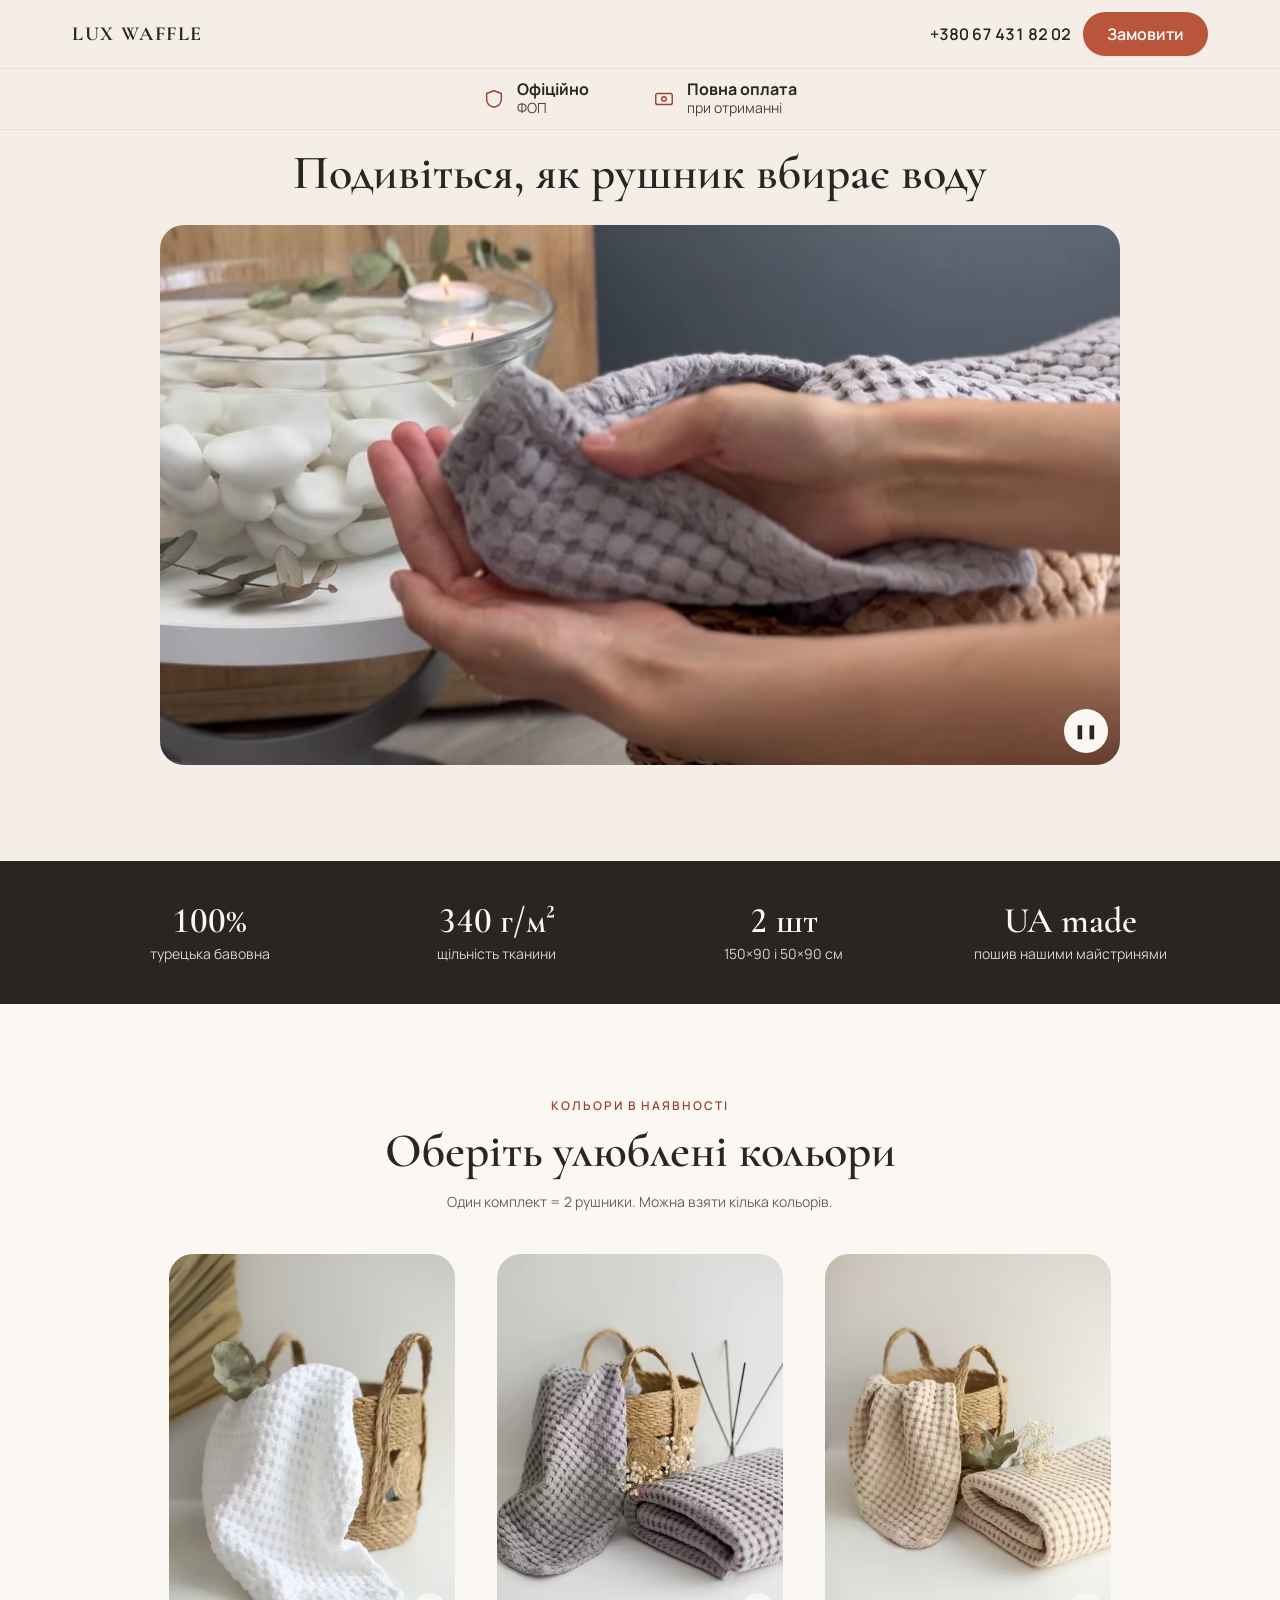
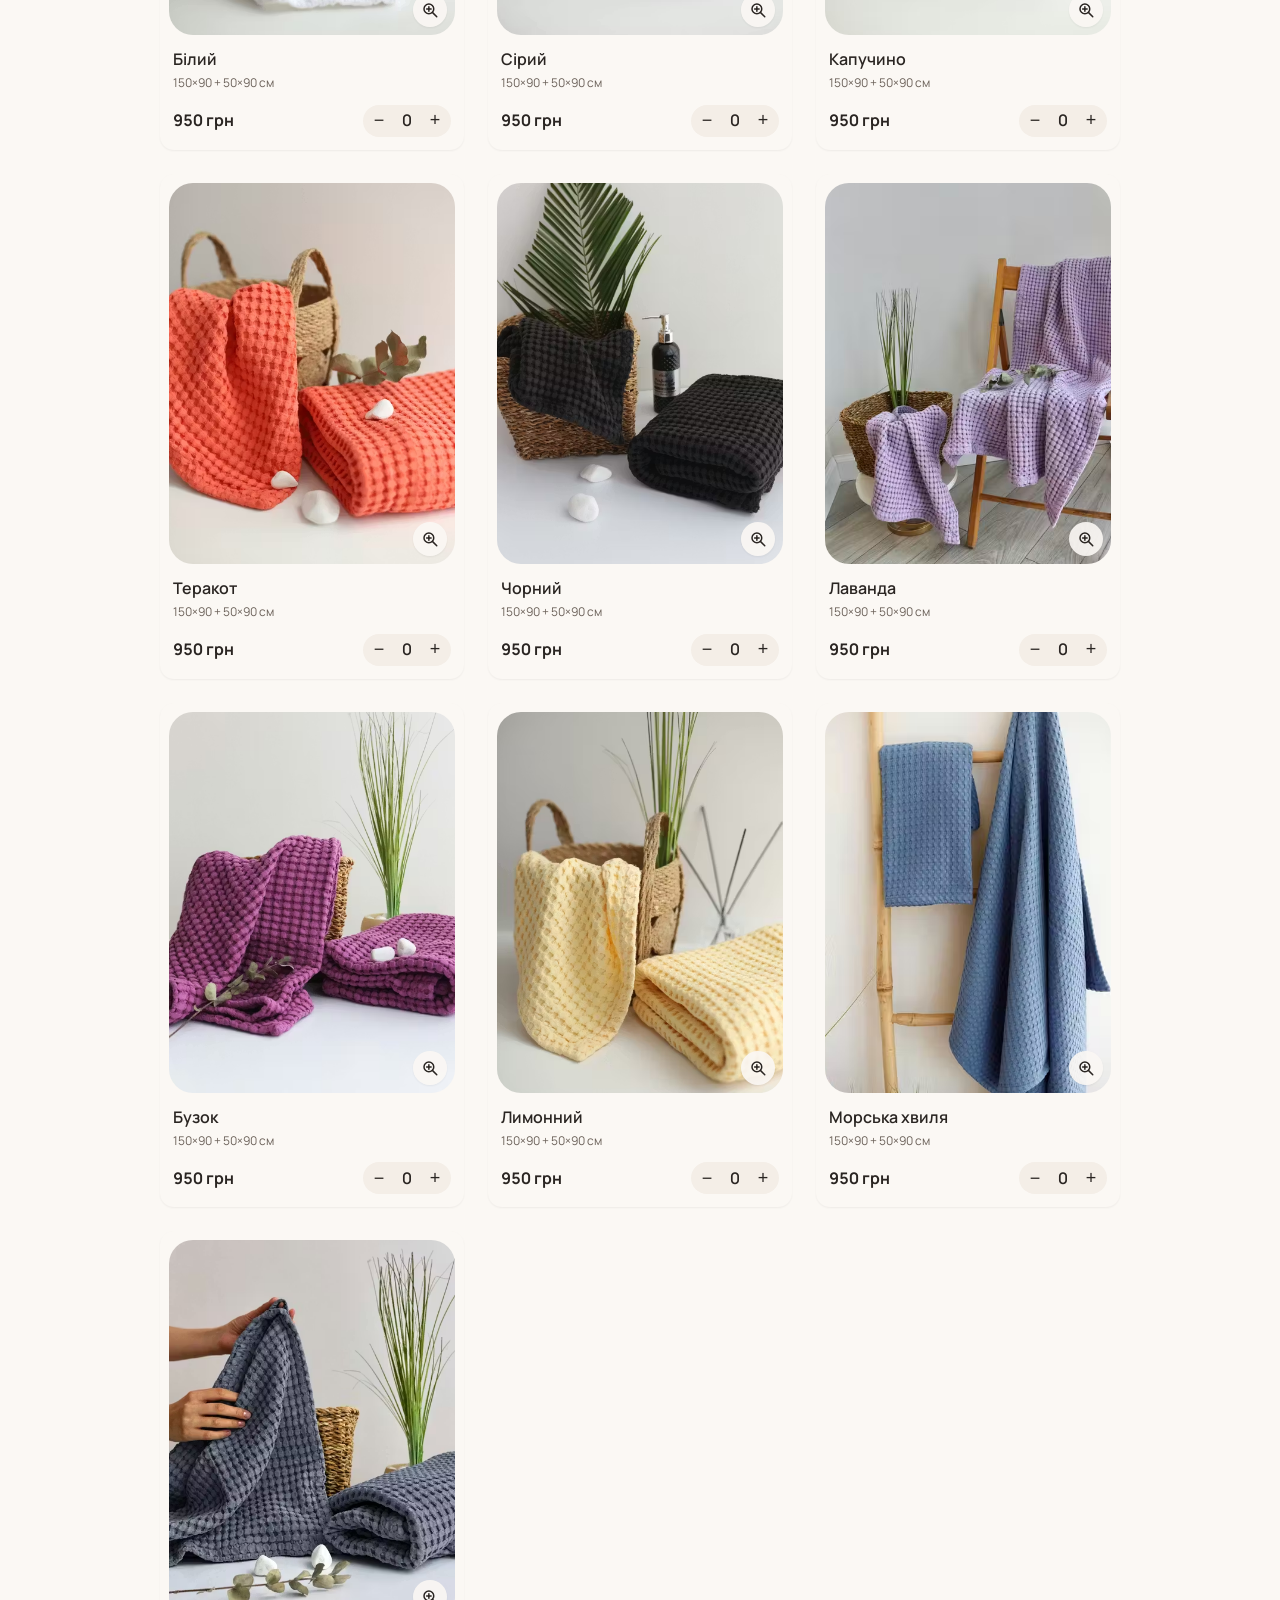
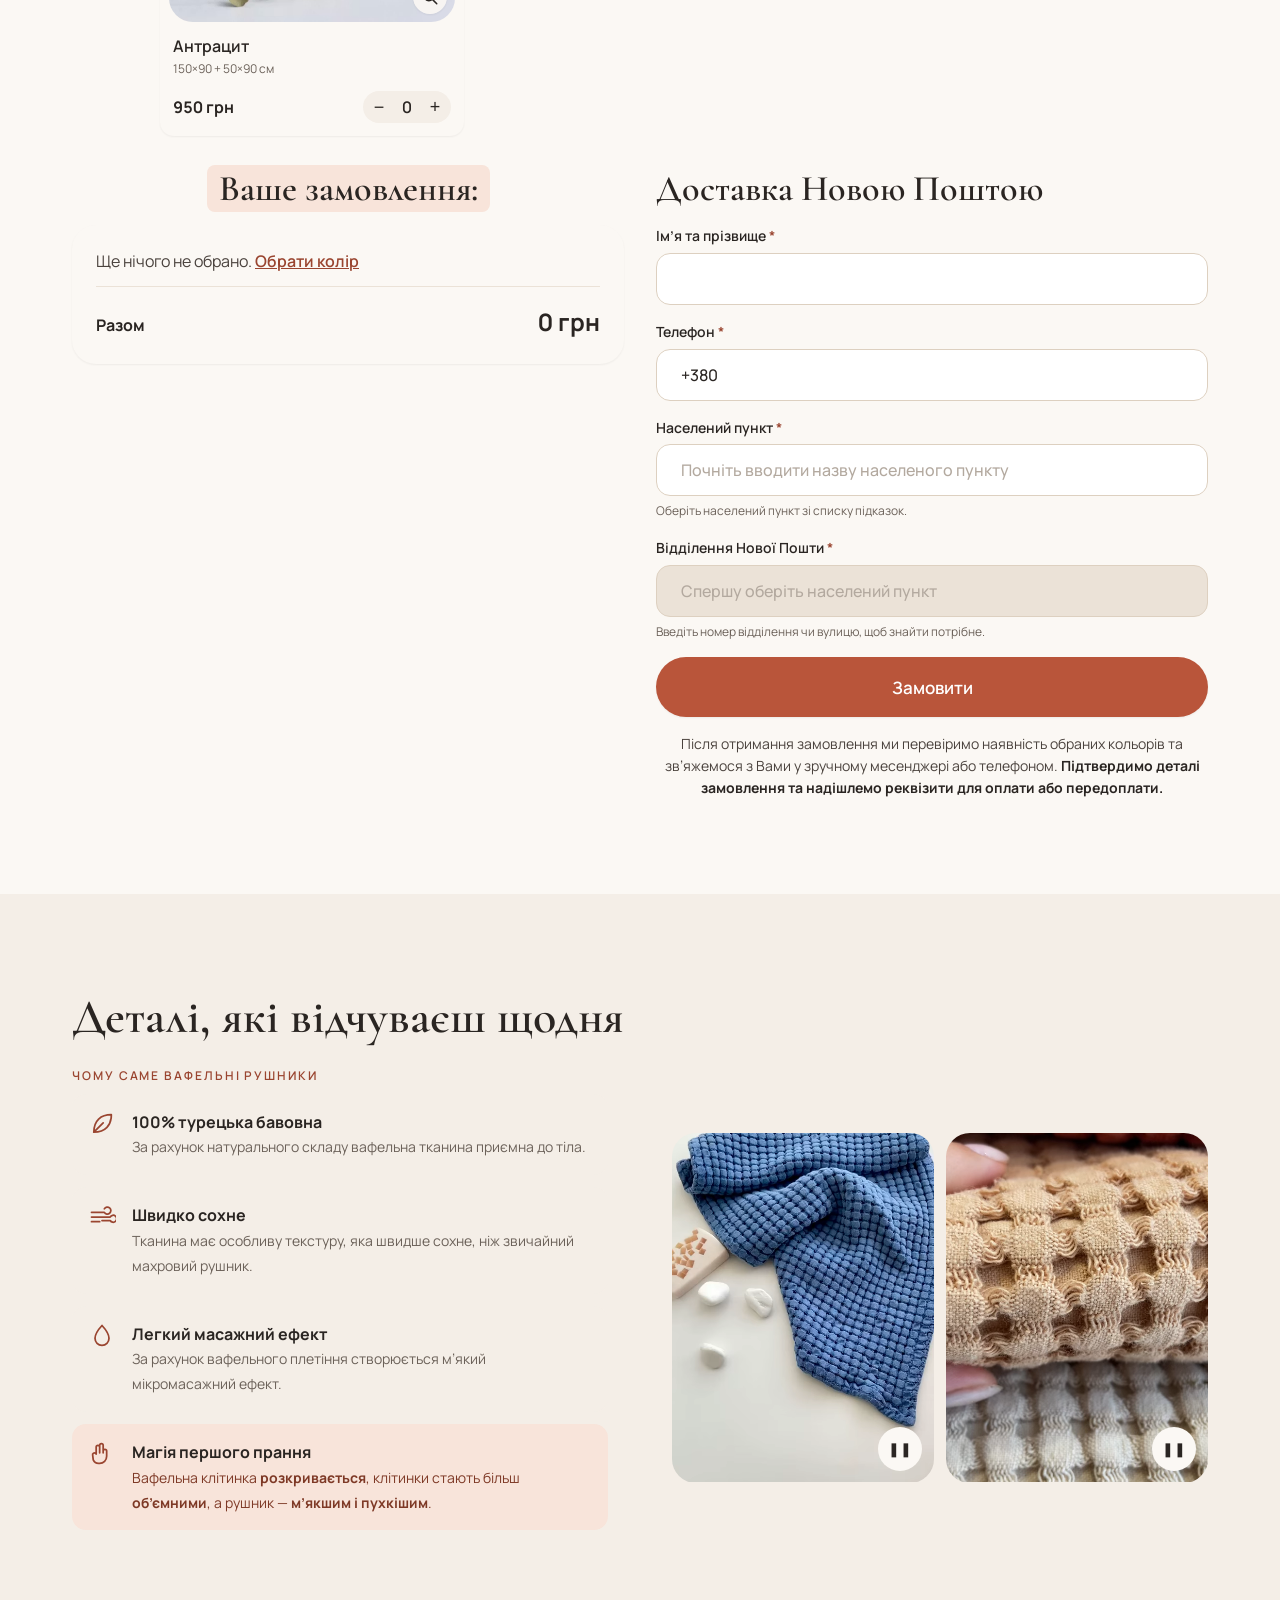
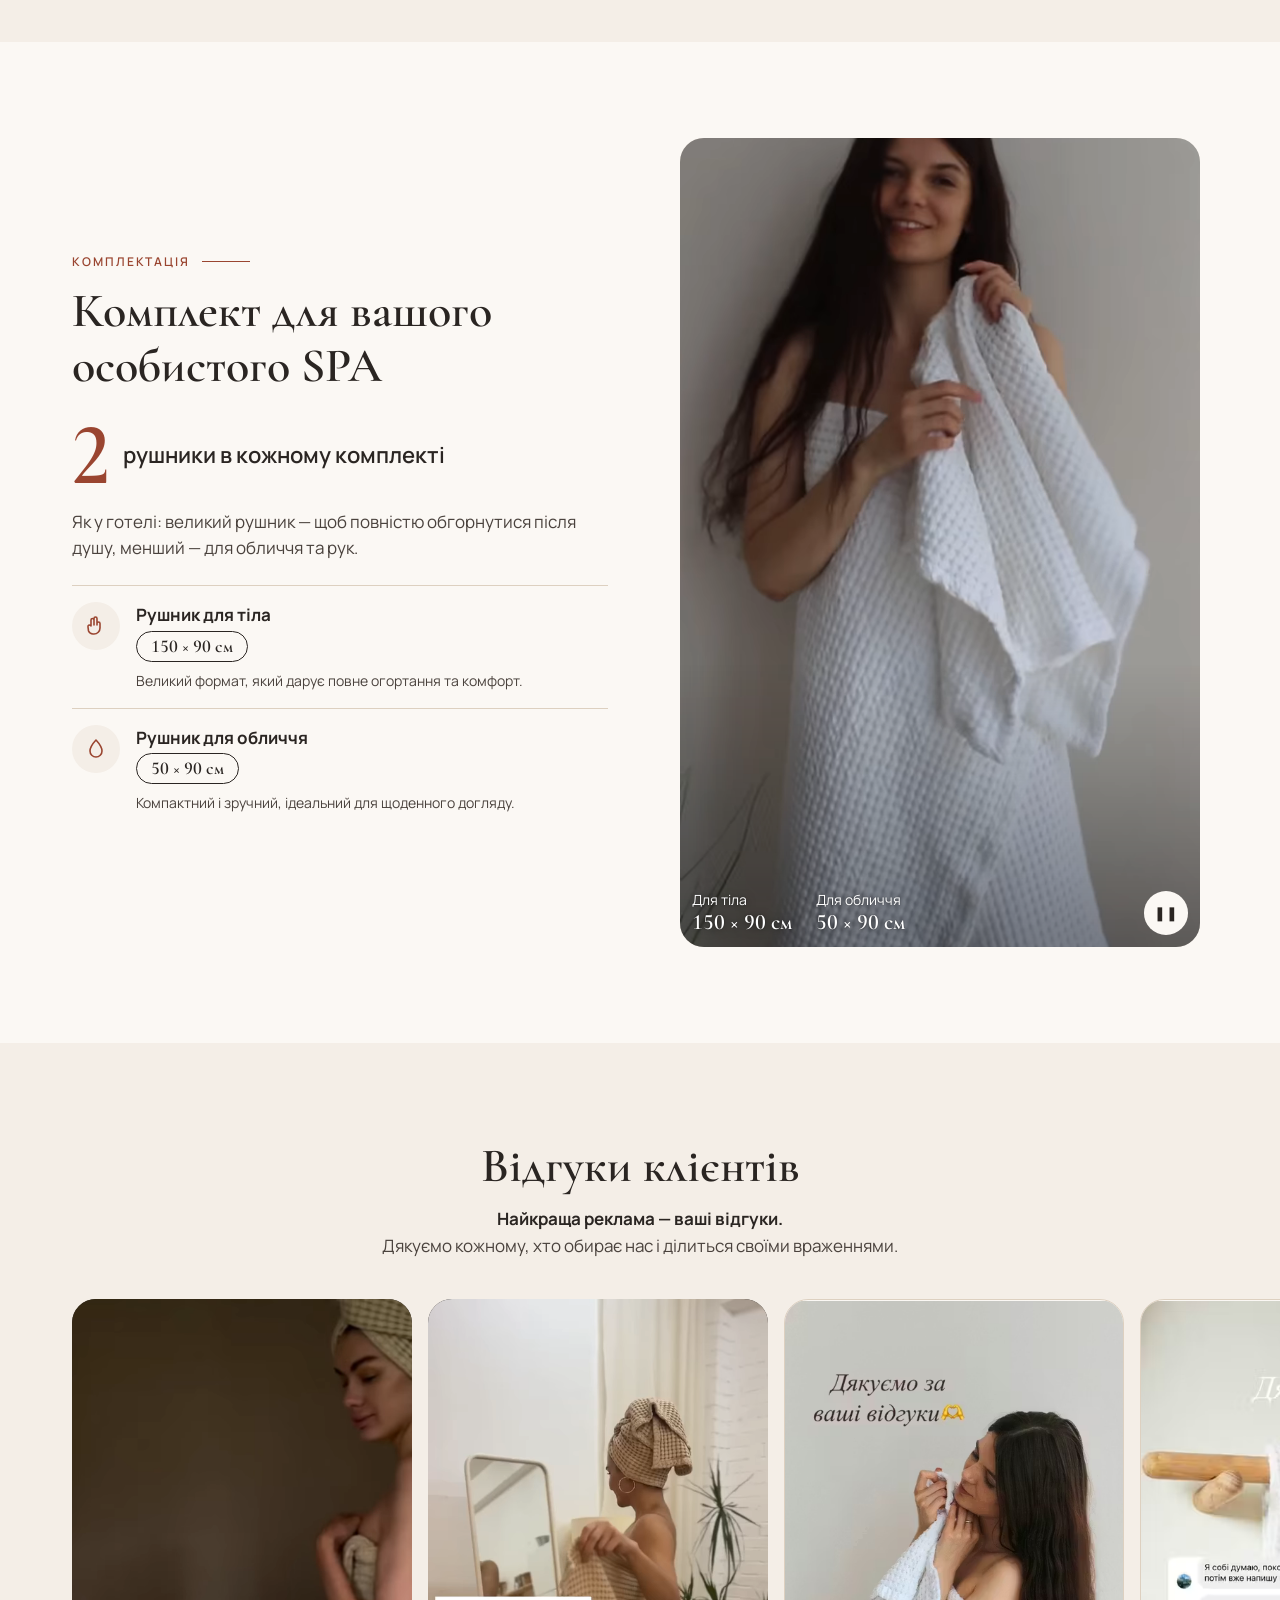
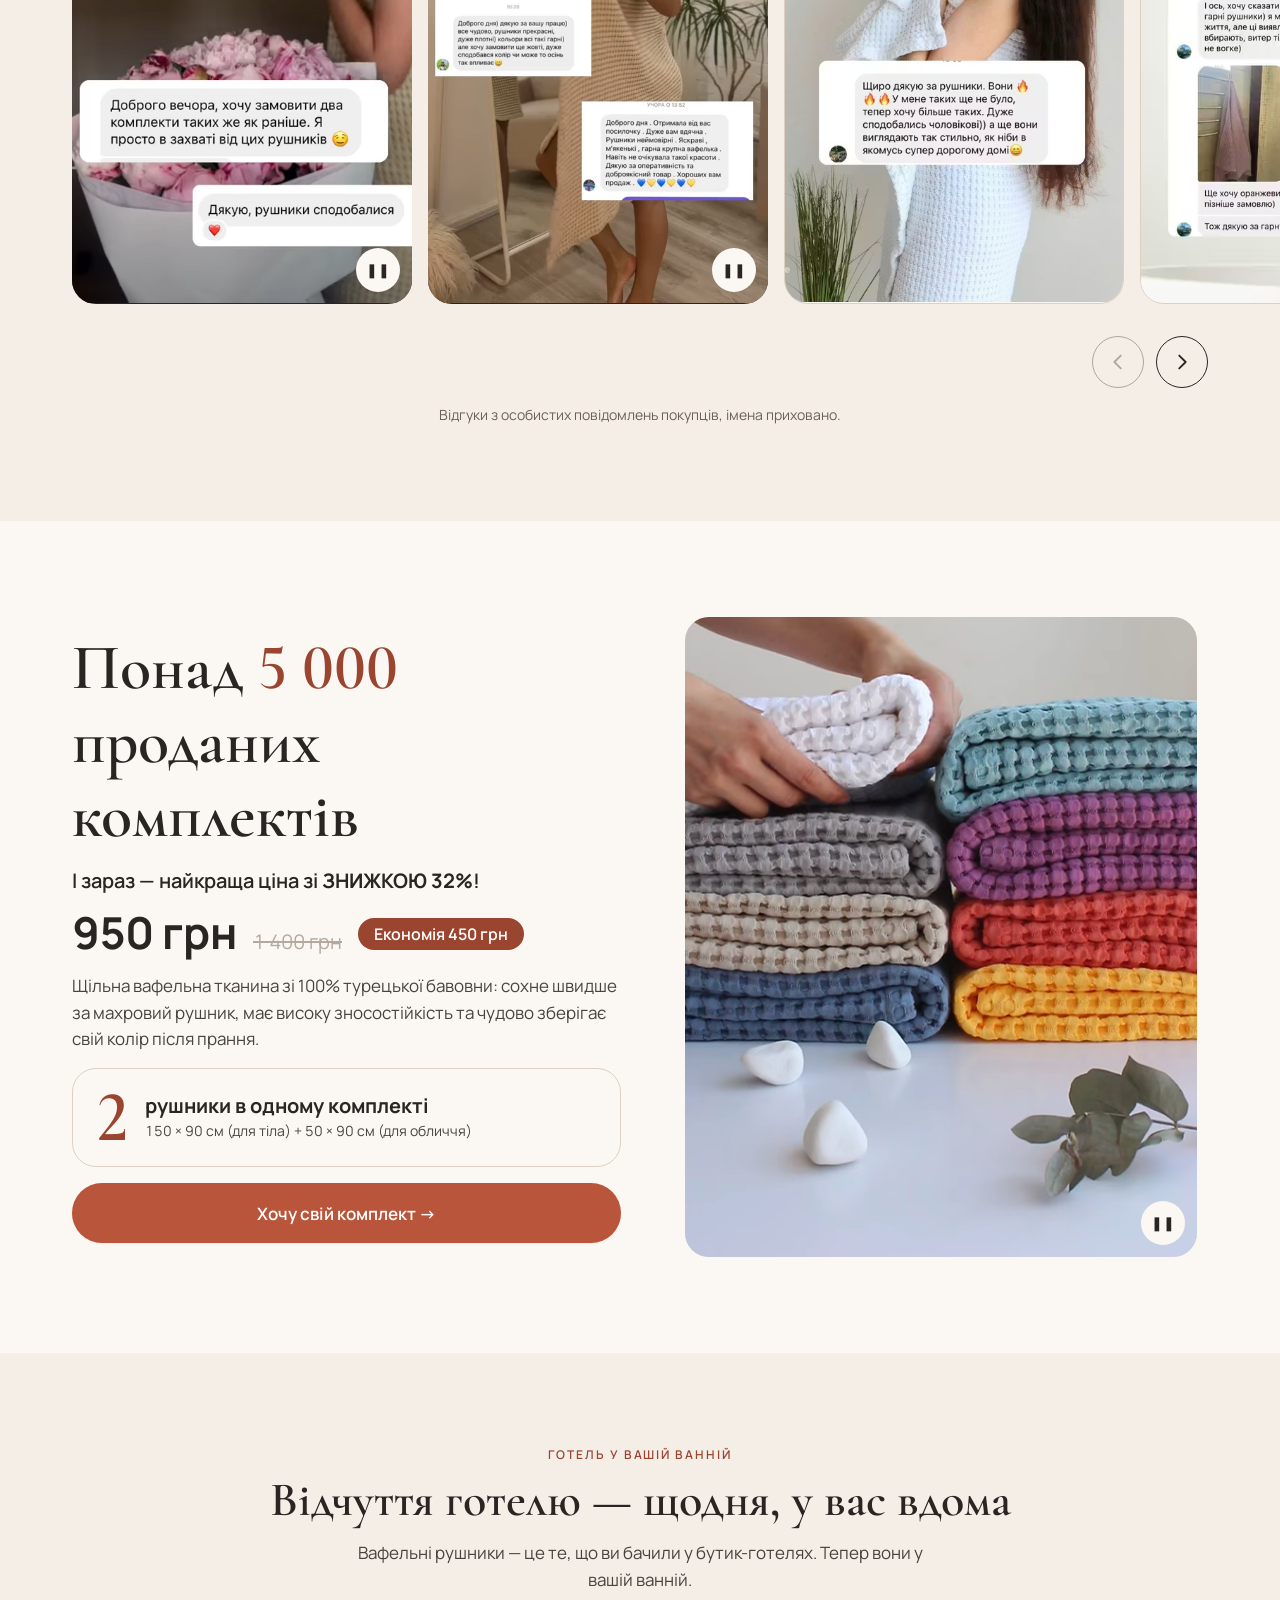
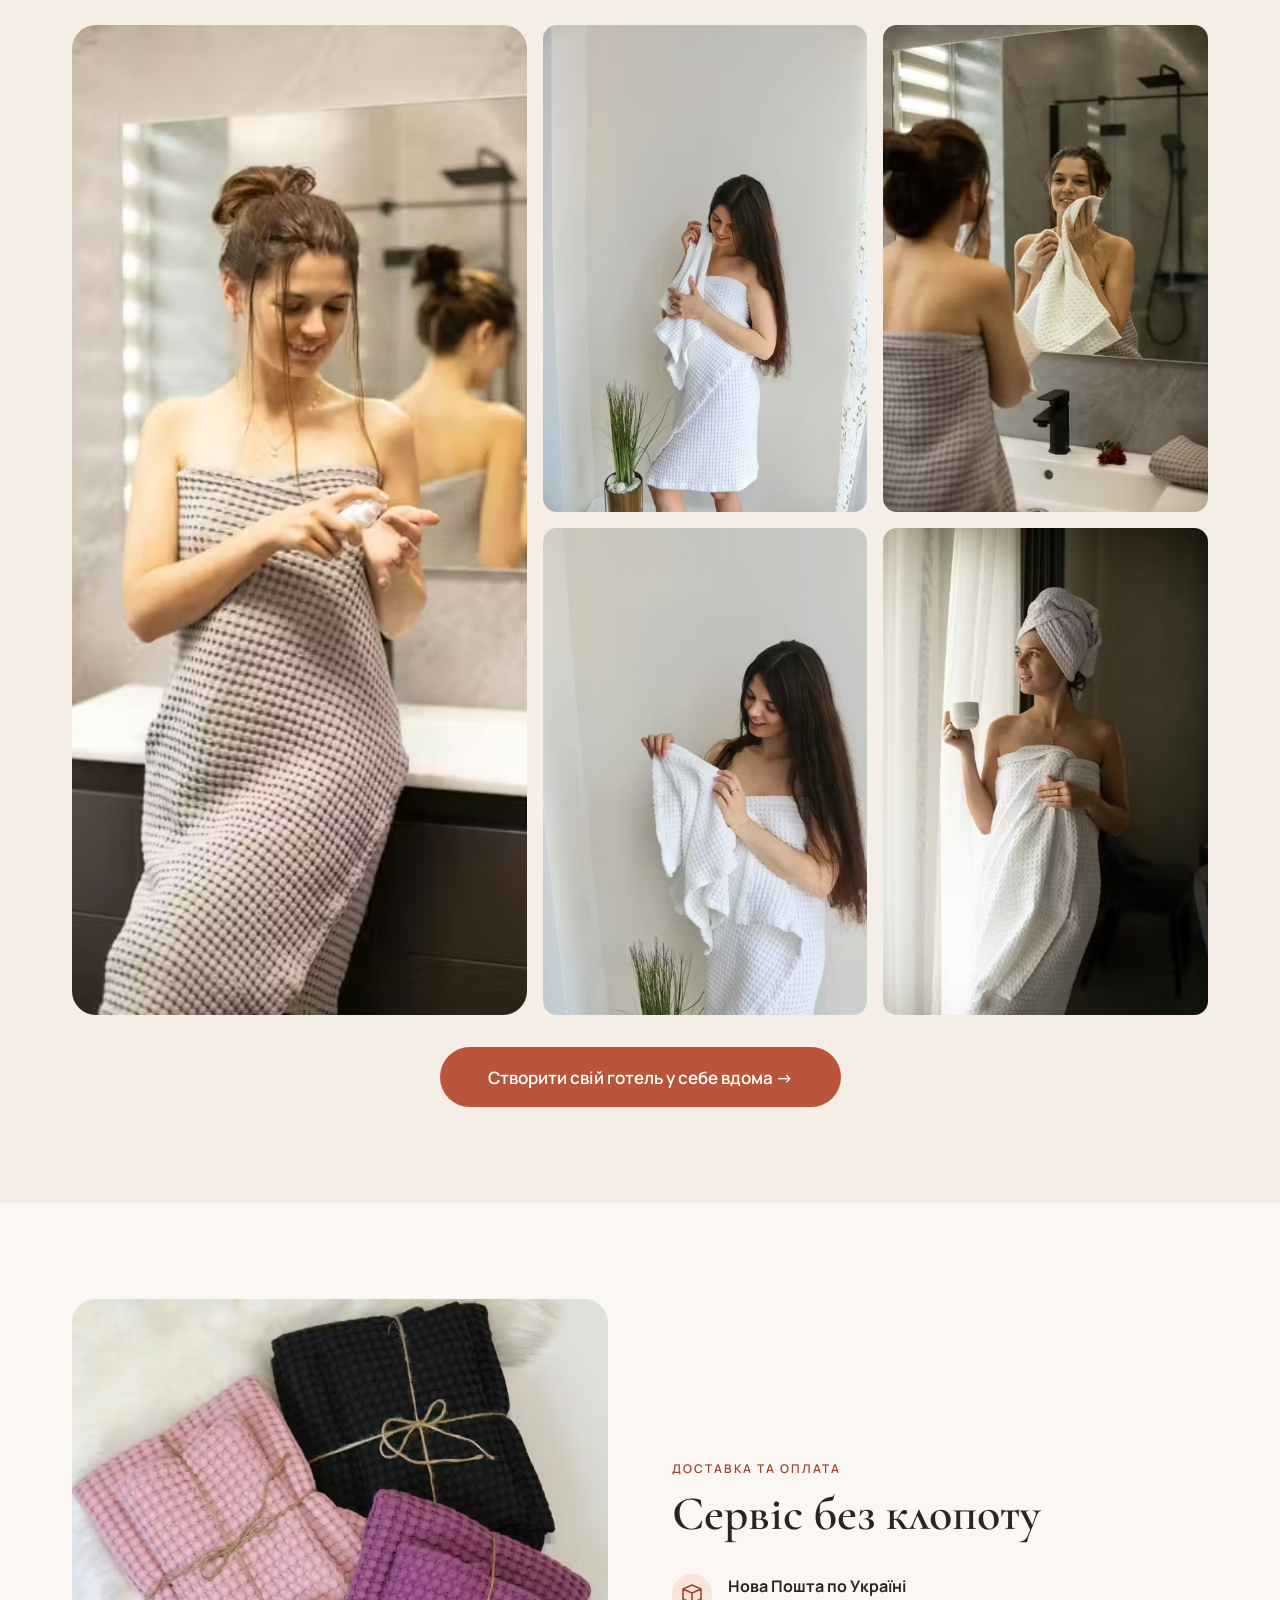
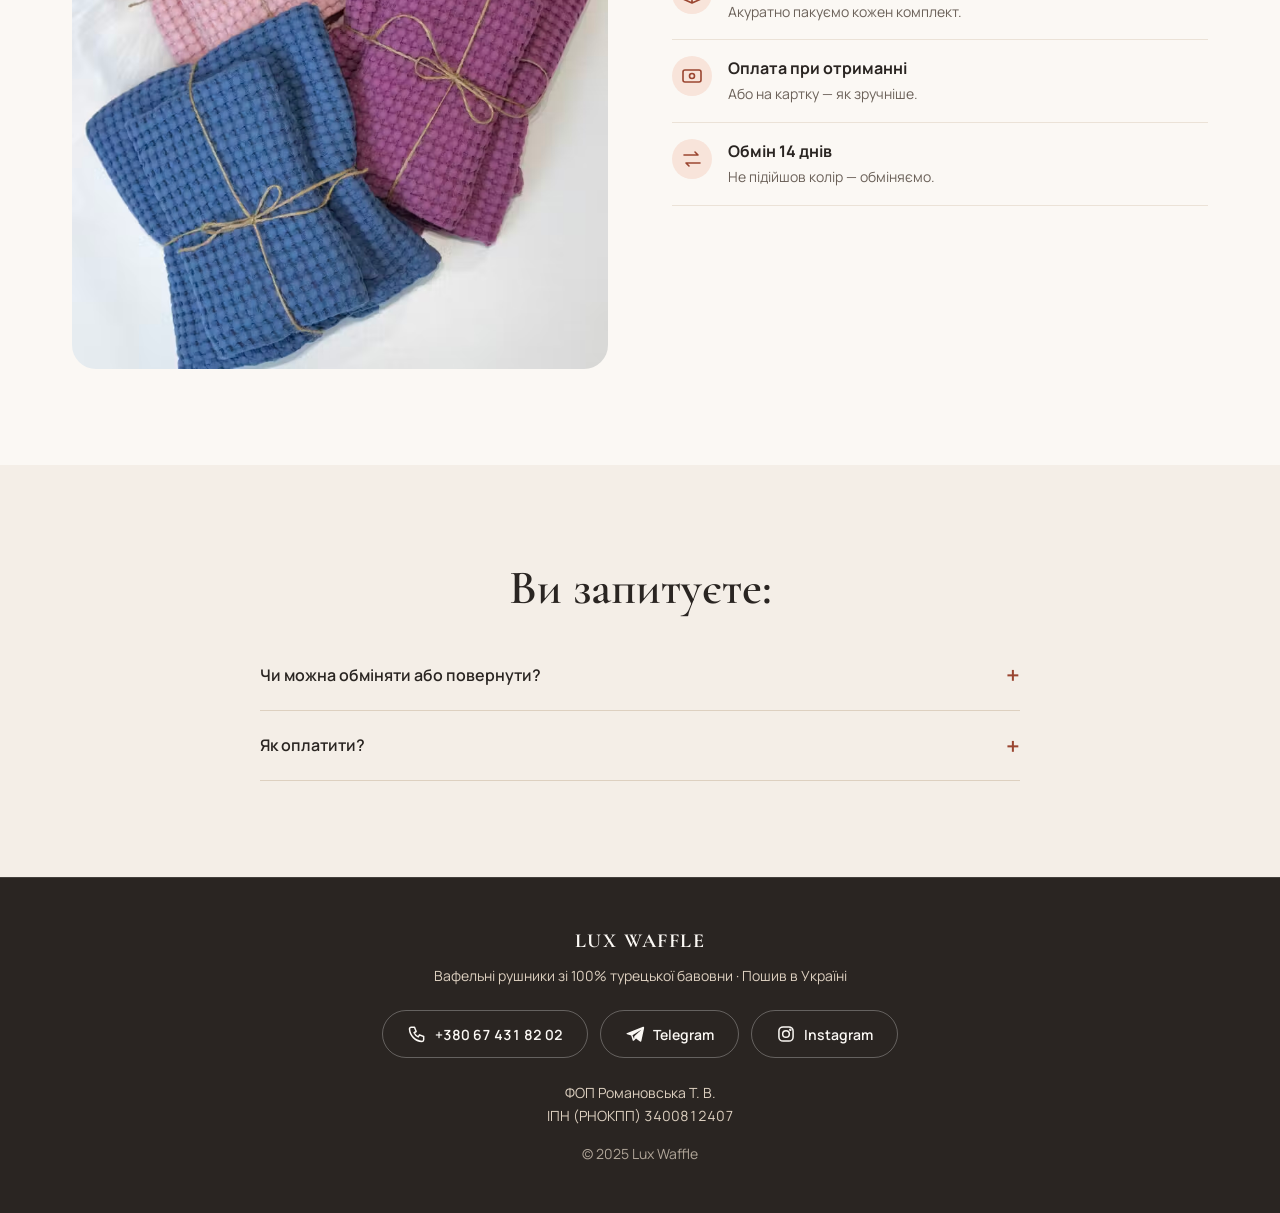
==== commit 98204c25: "Catalogue: add Сірий colour Co-Authored-By: Claude Opus 5.5 <noreply@anthropic.com>" ====
--- a/index.html
+++ b/index.html
@@ -72,7 +72,7 @@
     <p class="t-eyebrow center" style="margin:0">Кольори в наявності</p>
     <h2 class="t-h1 center" id="h-order" style="margin:var(--sp-3) 0">Оберіть улюблені кольори</h2>
     <p class="t-small center" style="margin:0 0 var(--sp-6)">Один комплект = 2 рушники. Можна взяти кілька кольорів.</p>
-    <div class="swatch-grid" id="swatches"><div class="swatch" data-i="0"><button type="button" class="swatch__img media" data-full="assets/img/c-white-1600" data-fw="1600" data-fh="2400" aria-label="Збільшити фото: Білий"><picture><source type="image/avif" srcset="assets/img/c-white-480.avif 480w, assets/img/c-white-768.avif 768w, assets/img/c-white-1600.avif 1600w" sizes="(min-width:768px) 300px, 46vw"><source type="image/webp" srcset="assets/img/c-white-480.webp 480w, assets/img/c-white-768.webp 768w, assets/img/c-white-1600.webp 1600w" sizes="(min-width:768px) 300px, 46vw"><img class="" src="assets/img/c-white-768.jpg" srcset="assets/img/c-white-480.jpg 480w, assets/img/c-white-768.jpg 768w, assets/img/c-white-1600.jpg 1600w" sizes="(min-width:768px) 300px, 46vw" width="1600" height="2400" alt="Вафельні рушники, колір білий" loading="lazy" decoding="async"></picture><span class="swatch__zoom" aria-hidden="true"><svg class="stroke" viewBox="0 0 24 24" aria-hidden="true"><circle cx="10.5" cy="10.5" r="6.5"/><path d="M15.5 15.5L21 21M10.5 7.5v6M7.5 10.5h6"/></svg></span></button><p class="swatch__name">Білий</p><p class="swatch__meta">150×90 + 50×90 см</p><div class="swatch__row"><span class="swatch__price">950 грн</span><div class="qty" role="group" aria-label="Кількість комплектів, Білий"><button type="button" data-d="-1" aria-label="Менше">−</button><output>0</output><button type="button" data-d="1" aria-label="Більше">+</button></div></div></div><div class="swatch" data-i="1"><button type="button" class="swatch__img media" data-full="assets/img/c-cappuccino-1600" data-fw="1600" data-fh="2400" aria-label="Збільшити фото: Капучино"><picture><source type="image/avif" srcset="assets/img/c-cappuccino-480.avif 480w, assets/img/c-cappuccino-768.avif 768w, assets/img/c-cappuccino-1600.avif 1600w" sizes="(min-width:768px) 300px, 46vw"><source type="image/webp" srcset="assets/img/c-cappuccino-480.webp 480w, assets/img/c-cappuccino-768.webp 768w, assets/img/c-cappuccino-1600.webp 1600w" sizes="(min-width:768px) 300px, 46vw"><img class="" src="assets/img/c-cappuccino-768.jpg" srcset="assets/img/c-cappuccino-480.jpg 480w, assets/img/c-cappuccino-768.jpg 768w, assets/img/c-cappuccino-1600.jpg 1600w" sizes="(min-width:768px) 300px, 46vw" width="1600" height="2400" alt="Вафельні рушники, колір капучино" loading="lazy" decoding="async"></picture><span class="swatch__zoom" aria-hidden="true"><svg class="stroke" viewBox="0 0 24 24" aria-hidden="true"><circle cx="10.5" cy="10.5" r="6.5"/><path d="M15.5 15.5L21 21M10.5 7.5v6M7.5 10.5h6"/></svg></span></button><p class="swatch__name">Капучино</p><p class="swatch__meta">150×90 + 50×90 см</p><div class="swatch__row"><span class="swatch__price">950 грн</span><div class="qty" role="group" aria-label="Кількість комплектів, Капучино"><button type="button" data-d="-1" aria-label="Менше">−</button><output>0</output><button type="button" data-d="1" aria-label="Більше">+</button></div></div></div><div class="swatch" data-i="2"><button type="button" class="swatch__img media" data-full="assets/img/c-terracotta-1600" data-fw="1600" data-fh="2002" aria-label="Збільшити фото: Теракот"><picture><source type="image/avif" srcset="assets/img/c-terracotta-480.avif 480w, assets/img/c-terracotta-768.avif 768w, assets/img/c-terracotta-1600.avif 1600w" sizes="(min-width:768px) 300px, 46vw"><source type="image/webp" srcset="assets/img/c-terracotta-480.webp 480w, assets/img/c-terracotta-768.webp 768w, assets/img/c-terracotta-1600.webp 1600w" sizes="(min-width:768px) 300px, 46vw"><img class="" src="assets/img/c-terracotta-768.jpg" srcset="assets/img/c-terracotta-480.jpg 480w, assets/img/c-terracotta-768.jpg 768w, assets/img/c-terracotta-1600.jpg 1600w" sizes="(min-width:768px) 300px, 46vw" width="1600" height="2002" alt="Вафельні рушники, колір теракот" loading="lazy" decoding="async"></picture><span class="swatch__zoom" aria-hidden="true"><svg class="stroke" viewBox="0 0 24 24" aria-hidden="true"><circle cx="10.5" cy="10.5" r="6.5"/><path d="M15.5 15.5L21 21M10.5 7.5v6M7.5 10.5h6"/></svg></span></button><p class="swatch__name">Теракот</p><p class="swatch__meta">150×90 + 50×90 см</p><div class="swatch__row"><span class="swatch__price">950 грн</span><div class="qty" role="group" aria-label="Кількість комплектів, Теракот"><button type="button" data-d="-1" aria-label="Менше">−</button><output>0</output><button type="button" data-d="1" aria-label="Більше">+</button></div></div></div><div class="swatch" data-i="3"><button type="button" class="swatch__img media" data-full="assets/img/c-black-1600" data-fw="1600" data-fh="2400" aria-label="Збільшити фото: Чорний"><picture><source type="image/avif" srcset="assets/img/c-black-480.avif 480w, assets/img/c-black-768.avif 768w, assets/img/c-black-1600.avif 1600w" sizes="(min-width:768px) 300px, 46vw"><source type="image/webp" srcset="assets/img/c-black-480.webp 480w, assets/img/c-black-768.webp 768w, assets/img/c-black-1600.webp 1600w" sizes="(min-width:768px) 300px, 46vw"><img class="" src="assets/img/c-black-768.jpg" srcset="assets/img/c-black-480.jpg 480w, assets/img/c-black-768.jpg 768w, assets/img/c-black-1600.jpg 1600w" sizes="(min-width:768px) 300px, 46vw" width="1600" height="2400" alt="Вафельні рушники, колір чорний" loading="lazy" decoding="async"></picture><span class="swatch__zoom" aria-hidden="true"><svg class="stroke" viewBox="0 0 24 24" aria-hidden="true"><circle cx="10.5" cy="10.5" r="6.5"/><path d="M15.5 15.5L21 21M10.5 7.5v6M7.5 10.5h6"/></svg></span></button><p class="swatch__name">Чорний</p><p class="swatch__meta">150×90 + 50×90 см</p><div class="swatch__row"><span class="swatch__price">950 грн</span><div class="qty" role="group" aria-label="Кількість комплектів, Чорний"><button type="button" data-d="-1" aria-label="Менше">−</button><output>0</output><button type="button" data-d="1" aria-label="Більше">+</button></div></div></div><div class="swatch" data-i="4"><button type="button" class="swatch__img media" data-full="assets/img/c-lavender-1600" data-fw="1600" data-fh="2400" aria-label="Збільшити фото: Лаванда"><picture><source type="image/avif" srcset="assets/img/c-lavender-480.avif 480w, assets/img/c-lavender-768.avif 768w, assets/img/c-lavender-1600.avif 1600w" sizes="(min-width:768px) 300px, 46vw"><source type="image/webp" srcset="assets/img/c-lavender-480.webp 480w, assets/img/c-lavender-768.webp 768w, assets/img/c-lavender-1600.webp 1600w" sizes="(min-width:768px) 300px, 46vw"><img class="" src="assets/img/c-lavender-768.jpg" srcset="assets/img/c-lavender-480.jpg 480w, assets/img/c-lavender-768.jpg 768w, assets/img/c-lavender-1600.jpg 1600w" sizes="(min-width:768px) 300px, 46vw" width="1600" height="2400" alt="Вафельні рушники, колір лаванда" loading="lazy" decoding="async"></picture><span class="swatch__zoom" aria-hidden="true"><svg class="stroke" viewBox="0 0 24 24" aria-hidden="true"><circle cx="10.5" cy="10.5" r="6.5"/><path d="M15.5 15.5L21 21M10.5 7.5v6M7.5 10.5h6"/></svg></span></button><p class="swatch__name">Лаванда</p><p class="swatch__meta">150×90 + 50×90 см</p><div class="swatch__row"><span class="swatch__price">950 грн</span><div class="qty" role="group" aria-label="Кількість комплектів, Лаванда"><button type="button" data-d="-1" aria-label="Менше">−</button><output>0</output><button type="button" data-d="1" aria-label="Більше">+</button></div></div></div><div class="swatch" data-i="5"><button type="button" class="swatch__img media" data-full="assets/img/c-lilac-1524" data-fw="1524" data-fh="2000" aria-label="Збільшити фото: Бузок"><picture><source type="image/avif" srcset="assets/img/c-lilac-480.avif 480w, assets/img/c-lilac-768.avif 768w, assets/img/c-lilac-1524.avif 1524w" sizes="(min-width:768px) 300px, 46vw"><source type="image/webp" srcset="assets/img/c-lilac-480.webp 480w, assets/img/c-lilac-768.webp 768w, assets/img/c-lilac-1524.webp 1524w" sizes="(min-width:768px) 300px, 46vw"><img class="" src="assets/img/c-lilac-768.jpg" srcset="assets/img/c-lilac-480.jpg 480w, assets/img/c-lilac-768.jpg 768w, assets/img/c-lilac-1524.jpg 1524w" sizes="(min-width:768px) 300px, 46vw" width="1524" height="2000" alt="Вафельні рушники, колір бузок" loading="lazy" decoding="async"></picture><span class="swatch__zoom" aria-hidden="true"><svg class="stroke" viewBox="0 0 24 24" aria-hidden="true"><circle cx="10.5" cy="10.5" r="6.5"/><path d="M15.5 15.5L21 21M10.5 7.5v6M7.5 10.5h6"/></svg></span></button><p class="swatch__name">Бузок</p><p class="swatch__meta">150×90 + 50×90 см</p><div class="swatch__row"><span class="swatch__price">950 грн</span><div class="qty" role="group" aria-label="Кількість комплектів, Бузок"><button type="button" data-d="-1" aria-label="Менше">−</button><output>0</output><button type="button" data-d="1" aria-label="Більше">+</button></div></div></div><div class="swatch" data-i="6"><button type="button" class="swatch__img media" data-full="assets/img/c-lemon-1600" data-fw="1600" data-fh="2400" aria-label="Збільшити фото: Лимонний"><picture><source type="image/avif" srcset="assets/img/c-lemon-480.avif 480w, assets/img/c-lemon-768.avif 768w, assets/img/c-lemon-1600.avif 1600w" sizes="(min-width:768px) 300px, 46vw"><source type="image/webp" srcset="assets/img/c-lemon-480.webp 480w, assets/img/c-lemon-768.webp 768w, assets/img/c-lemon-1600.webp 1600w" sizes="(min-width:768px) 300px, 46vw"><img class="" src="assets/img/c-lemon-768.jpg" srcset="assets/img/c-lemon-480.jpg 480w, assets/img/c-lemon-768.jpg 768w, assets/img/c-lemon-1600.jpg 1600w" sizes="(min-width:768px) 300px, 46vw" width="1600" height="2400" alt="Вафельні рушники, колір лимонний" loading="lazy" decoding="async"></picture><span class="swatch__zoom" aria-hidden="true"><svg class="stroke" viewBox="0 0 24 24" aria-hidden="true"><circle cx="10.5" cy="10.5" r="6.5"/><path d="M15.5 15.5L21 21M10.5 7.5v6M7.5 10.5h6"/></svg></span></button><p class="swatch__name">Лимонний</p><p class="swatch__meta">150×90 + 50×90 см</p><div class="swatch__row"><span class="swatch__price">950 грн</span><div class="qty" role="group" aria-label="Кількість комплектів, Лимонний"><button type="button" data-d="-1" aria-label="Менше">−</button><output>0</output><button type="button" data-d="1" aria-label="Більше">+</button></div></div></div><div class="swatch" data-i="7"><button type="button" class="swatch__img media" data-full="assets/img/c-wave-1598" data-fw="1598" data-fh="2000" aria-label="Збільшити фото: Морська хвиля"><picture><source type="image/avif" srcset="assets/img/c-wave-480.avif 480w, assets/img/c-wave-768.avif 768w, assets/img/c-wave-1598.avif 1598w" sizes="(min-width:768px) 300px, 46vw"><source type="image/webp" srcset="assets/img/c-wave-480.webp 480w, assets/img/c-wave-768.webp 768w, assets/img/c-wave-1598.webp 1598w" sizes="(min-width:768px) 300px, 46vw"><img class="" src="assets/img/c-wave-768.jpg" srcset="assets/img/c-wave-480.jpg 480w, assets/img/c-wave-768.jpg 768w, assets/img/c-wave-1598.jpg 1598w" sizes="(min-width:768px) 300px, 46vw" width="1598" height="2000" alt="Вафельні рушники, колір морська хвиля" loading="lazy" decoding="async"></picture><span class="swatch__zoom" aria-hidden="true"><svg class="stroke" viewBox="0 0 24 24" aria-hidden="true"><circle cx="10.5" cy="10.5" r="6.5"/><path d="M15.5 15.5L21 21M10.5 7.5v6M7.5 10.5h6"/></svg></span></button><p class="swatch__name">Морська хвиля</p><p class="swatch__meta">150×90 + 50×90 см</p><div class="swatch__row"><span class="swatch__price">950 грн</span><div class="qty" role="group" aria-label="Кількість комплектів, Морська хвиля"><button type="button" data-d="-1" aria-label="Менше">−</button><output>0</output><button type="button" data-d="1" aria-label="Більше">+</button></div></div></div><div class="swatch" data-i="8"><button type="button" class="swatch__img media" data-full="assets/img/c-anthracite-1024" data-fw="1024" data-fh="1536" aria-label="Збільшити фото: Антрацит"><picture><source type="image/avif" srcset="assets/img/c-anthracite-480.avif 480w, assets/img/c-anthracite-768.avif 768w, assets/img/c-anthracite-1024.avif 1024w" sizes="(min-width:768px) 300px, 46vw"><source type="image/webp" srcset="assets/img/c-anthracite-480.webp 480w, assets/img/c-anthracite-768.webp 768w, assets/img/c-anthracite-1024.webp 1024w" sizes="(min-width:768px) 300px, 46vw"><img class="" src="assets/img/c-anthracite-768.jpg" srcset="assets/img/c-anthracite-480.jpg 480w, assets/img/c-anthracite-768.jpg 768w, assets/img/c-anthracite-1024.jpg 1024w" sizes="(min-width:768px) 300px, 46vw" width="1024" height="1536" alt="Вафельні рушники, колір антрацит" loading="lazy" decoding="async"></picture><span class="swatch__zoom" aria-hidden="true"><svg class="stroke" viewBox="0 0 24 24" aria-hidden="true"><circle cx="10.5" cy="10.5" r="6.5"/><path d="M15.5 15.5L21 21M10.5 7.5v6M7.5 10.5h6"/></svg></span></button><p class="swatch__name">Антрацит</p><p class="swatch__meta">150×90 + 50×90 см</p><div class="swatch__row"><span class="swatch__price">950 грн</span><div class="qty" role="group" aria-label="Кількість комплектів, Антрацит"><button type="button" data-d="-1" aria-label="Менше">−</button><output>0</output><button type="button" data-d="1" aria-label="Більше">+</button></div></div></div></div>
+    <div class="swatch-grid" id="swatches"><div class="swatch" data-i="0"><button type="button" class="swatch__img media" data-full="assets/img/c-white-1600" data-fw="1600" data-fh="2400" aria-label="Збільшити фото: Білий"><picture><source type="image/avif" srcset="assets/img/c-white-480.avif 480w, assets/img/c-white-768.avif 768w, assets/img/c-white-1600.avif 1600w" sizes="(min-width:768px) 300px, 46vw"><source type="image/webp" srcset="assets/img/c-white-480.webp 480w, assets/img/c-white-768.webp 768w, assets/img/c-white-1600.webp 1600w" sizes="(min-width:768px) 300px, 46vw"><img class="" src="assets/img/c-white-768.jpg" srcset="assets/img/c-white-480.jpg 480w, assets/img/c-white-768.jpg 768w, assets/img/c-white-1600.jpg 1600w" sizes="(min-width:768px) 300px, 46vw" width="1600" height="2400" alt="Вафельні рушники, колір білий" loading="lazy" decoding="async"></picture><span class="swatch__zoom" aria-hidden="true"><svg class="stroke" viewBox="0 0 24 24" aria-hidden="true"><circle cx="10.5" cy="10.5" r="6.5"/><path d="M15.5 15.5L21 21M10.5 7.5v6M7.5 10.5h6"/></svg></span></button><p class="swatch__name">Білий</p><p class="swatch__meta">150×90 + 50×90 см</p><div class="swatch__row"><span class="swatch__price">950 грн</span><div class="qty" role="group" aria-label="Кількість комплектів, Білий"><button type="button" data-d="-1" aria-label="Менше">−</button><output>0</output><button type="button" data-d="1" aria-label="Більше">+</button></div></div></div><div class="swatch" data-i="1"><button type="button" class="swatch__img media" data-full="assets/img/c-grey-1290" data-fw="1290" data-fh="1583" aria-label="Збільшити фото: Сірий"><picture><source type="image/avif" srcset="assets/img/c-grey-480.avif 480w, assets/img/c-grey-768.avif 768w, assets/img/c-grey-1290.avif 1290w" sizes="(min-width:768px) 300px, 46vw"><source type="image/webp" srcset="assets/img/c-grey-480.webp 480w, assets/img/c-grey-768.webp 768w, assets/img/c-grey-1290.webp 1290w" sizes="(min-width:768px) 300px, 46vw"><img class="" src="assets/img/c-grey-768.jpg" srcset="assets/img/c-grey-480.jpg 480w, assets/img/c-grey-768.jpg 768w, assets/img/c-grey-1290.jpg 1290w" sizes="(min-width:768px) 300px, 46vw" width="1290" height="1583" alt="Вафельні рушники, колір сірий" loading="lazy" decoding="async"></picture><span class="swatch__zoom" aria-hidden="true"><svg class="stroke" viewBox="0 0 24 24" aria-hidden="true"><circle cx="10.5" cy="10.5" r="6.5"/><path d="M15.5 15.5L21 21M10.5 7.5v6M7.5 10.5h6"/></svg></span></button><p class="swatch__name">Сірий</p><p class="swatch__meta">150×90 + 50×90 см</p><div class="swatch__row"><span class="swatch__price">950 грн</span><div class="qty" role="group" aria-label="Кількість комплектів, Сірий"><button type="button" data-d="-1" aria-label="Менше">−</button><output>0</output><button type="button" data-d="1" aria-label="Більше">+</button></div></div></div><div class="swatch" data-i="2"><button type="button" class="swatch__img media" data-full="assets/img/c-cappuccino-1600" data-fw="1600" data-fh="2400" aria-label="Збільшити фото: Капучино"><picture><source type="image/avif" srcset="assets/img/c-cappuccino-480.avif 480w, assets/img/c-cappuccino-768.avif 768w, assets/img/c-cappuccino-1600.avif 1600w" sizes="(min-width:768px) 300px, 46vw"><source type="image/webp" srcset="assets/img/c-cappuccino-480.webp 480w, assets/img/c-cappuccino-768.webp 768w, assets/img/c-cappuccino-1600.webp 1600w" sizes="(min-width:768px) 300px, 46vw"><img class="" src="assets/img/c-cappuccino-768.jpg" srcset="assets/img/c-cappuccino-480.jpg 480w, assets/img/c-cappuccino-768.jpg 768w, assets/img/c-cappuccino-1600.jpg 1600w" sizes="(min-width:768px) 300px, 46vw" width="1600" height="2400" alt="Вафельні рушники, колір капучино" loading="lazy" decoding="async"></picture><span class="swatch__zoom" aria-hidden="true"><svg class="stroke" viewBox="0 0 24 24" aria-hidden="true"><circle cx="10.5" cy="10.5" r="6.5"/><path d="M15.5 15.5L21 21M10.5 7.5v6M7.5 10.5h6"/></svg></span></button><p class="swatch__name">Капучино</p><p class="swatch__meta">150×90 + 50×90 см</p><div class="swatch__row"><span class="swatch__price">950 грн</span><div class="qty" role="group" aria-label="Кількість комплектів, Капучино"><button type="button" data-d="-1" aria-label="Менше">−</button><output>0</output><button type="button" data-d="1" aria-label="Більше">+</button></div></div></div><div class="swatch" data-i="3"><button type="button" class="swatch__img media" data-full="assets/img/c-terracotta-1600" data-fw="1600" data-fh="2002" aria-label="Збільшити фото: Теракот"><picture><source type="image/avif" srcset="assets/img/c-terracotta-480.avif 480w, assets/img/c-terracotta-768.avif 768w, assets/img/c-terracotta-1600.avif 1600w" sizes="(min-width:768px) 300px, 46vw"><source type="image/webp" srcset="assets/img/c-terracotta-480.webp 480w, assets/img/c-terracotta-768.webp 768w, assets/img/c-terracotta-1600.webp 1600w" sizes="(min-width:768px) 300px, 46vw"><img class="" src="assets/img/c-terracotta-768.jpg" srcset="assets/img/c-terracotta-480.jpg 480w, assets/img/c-terracotta-768.jpg 768w, assets/img/c-terracotta-1600.jpg 1600w" sizes="(min-width:768px) 300px, 46vw" width="1600" height="2002" alt="Вафельні рушники, колір теракот" loading="lazy" decoding="async"></picture><span class="swatch__zoom" aria-hidden="true"><svg class="stroke" viewBox="0 0 24 24" aria-hidden="true"><circle cx="10.5" cy="10.5" r="6.5"/><path d="M15.5 15.5L21 21M10.5 7.5v6M7.5 10.5h6"/></svg></span></button><p class="swatch__name">Теракот</p><p class="swatch__meta">150×90 + 50×90 см</p><div class="swatch__row"><span class="swatch__price">950 грн</span><div class="qty" role="group" aria-label="Кількість комплектів, Теракот"><button type="button" data-d="-1" aria-label="Менше">−</button><output>0</output><button type="button" data-d="1" aria-label="Більше">+</button></div></div></div><div class="swatch" data-i="4"><button type="button" class="swatch__img media" data-full="assets/img/c-black-1600" data-fw="1600" data-fh="2400" aria-label="Збільшити фото: Чорний"><picture><source type="image/avif" srcset="assets/img/c-black-480.avif 480w, assets/img/c-black-768.avif 768w, assets/img/c-black-1600.avif 1600w" sizes="(min-width:768px) 300px, 46vw"><source type="image/webp" srcset="assets/img/c-black-480.webp 480w, assets/img/c-black-768.webp 768w, assets/img/c-black-1600.webp 1600w" sizes="(min-width:768px) 300px, 46vw"><img class="" src="assets/img/c-black-768.jpg" srcset="assets/img/c-black-480.jpg 480w, assets/img/c-black-768.jpg 768w, assets/img/c-black-1600.jpg 1600w" sizes="(min-width:768px) 300px, 46vw" width="1600" height="2400" alt="Вафельні рушники, колір чорний" loading="lazy" decoding="async"></picture><span class="swatch__zoom" aria-hidden="true"><svg class="stroke" viewBox="0 0 24 24" aria-hidden="true"><circle cx="10.5" cy="10.5" r="6.5"/><path d="M15.5 15.5L21 21M10.5 7.5v6M7.5 10.5h6"/></svg></span></button><p class="swatch__name">Чорний</p><p class="swatch__meta">150×90 + 50×90 см</p><div class="swatch__row"><span class="swatch__price">950 грн</span><div class="qty" role="group" aria-label="Кількість комплектів, Чорний"><button type="button" data-d="-1" aria-label="Менше">−</button><output>0</output><button type="button" data-d="1" aria-label="Більше">+</button></div></div></div><div class="swatch" data-i="5"><button type="button" class="swatch__img media" data-full="assets/img/c-lavender-1600" data-fw="1600" data-fh="2400" aria-label="Збільшити фото: Лаванда"><picture><source type="image/avif" srcset="assets/img/c-lavender-480.avif 480w, assets/img/c-lavender-768.avif 768w, assets/img/c-lavender-1600.avif 1600w" sizes="(min-width:768px) 300px, 46vw"><source type="image/webp" srcset="assets/img/c-lavender-480.webp 480w, assets/img/c-lavender-768.webp 768w, assets/img/c-lavender-1600.webp 1600w" sizes="(min-width:768px) 300px, 46vw"><img class="" src="assets/img/c-lavender-768.jpg" srcset="assets/img/c-lavender-480.jpg 480w, assets/img/c-lavender-768.jpg 768w, assets/img/c-lavender-1600.jpg 1600w" sizes="(min-width:768px) 300px, 46vw" width="1600" height="2400" alt="Вафельні рушники, колір лаванда" loading="lazy" decoding="async"></picture><span class="swatch__zoom" aria-hidden="true"><svg class="stroke" viewBox="0 0 24 24" aria-hidden="true"><circle cx="10.5" cy="10.5" r="6.5"/><path d="M15.5 15.5L21 21M10.5 7.5v6M7.5 10.5h6"/></svg></span></button><p class="swatch__name">Лаванда</p><p class="swatch__meta">150×90 + 50×90 см</p><div class="swatch__row"><span class="swatch__price">950 грн</span><div class="qty" role="group" aria-label="Кількість комплектів, Лаванда"><button type="button" data-d="-1" aria-label="Менше">−</button><output>0</output><button type="button" data-d="1" aria-label="Більше">+</button></div></div></div><div class="swatch" data-i="6"><button type="button" class="swatch__img media" data-full="assets/img/c-lilac-1524" data-fw="1524" data-fh="2000" aria-label="Збільшити фото: Бузок"><picture><source type="image/avif" srcset="assets/img/c-lilac-480.avif 480w, assets/img/c-lilac-768.avif 768w, assets/img/c-lilac-1524.avif 1524w" sizes="(min-width:768px) 300px, 46vw"><source type="image/webp" srcset="assets/img/c-lilac-480.webp 480w, assets/img/c-lilac-768.webp 768w, assets/img/c-lilac-1524.webp 1524w" sizes="(min-width:768px) 300px, 46vw"><img class="" src="assets/img/c-lilac-768.jpg" srcset="assets/img/c-lilac-480.jpg 480w, assets/img/c-lilac-768.jpg 768w, assets/img/c-lilac-1524.jpg 1524w" sizes="(min-width:768px) 300px, 46vw" width="1524" height="2000" alt="Вафельні рушники, колір бузок" loading="lazy" decoding="async"></picture><span class="swatch__zoom" aria-hidden="true"><svg class="stroke" viewBox="0 0 24 24" aria-hidden="true"><circle cx="10.5" cy="10.5" r="6.5"/><path d="M15.5 15.5L21 21M10.5 7.5v6M7.5 10.5h6"/></svg></span></button><p class="swatch__name">Бузок</p><p class="swatch__meta">150×90 + 50×90 см</p><div class="swatch__row"><span class="swatch__price">950 грн</span><div class="qty" role="group" aria-label="Кількість комплектів, Бузок"><button type="button" data-d="-1" aria-label="Менше">−</button><output>0</output><button type="button" data-d="1" aria-label="Більше">+</button></div></div></div><div class="swatch" data-i="7"><button type="button" class="swatch__img media" data-full="assets/img/c-lemon-1600" data-fw="1600" data-fh="2400" aria-label="Збільшити фото: Лимонний"><picture><source type="image/avif" srcset="assets/img/c-lemon-480.avif 480w, assets/img/c-lemon-768.avif 768w, assets/img/c-lemon-1600.avif 1600w" sizes="(min-width:768px) 300px, 46vw"><source type="image/webp" srcset="assets/img/c-lemon-480.webp 480w, assets/img/c-lemon-768.webp 768w, assets/img/c-lemon-1600.webp 1600w" sizes="(min-width:768px) 300px, 46vw"><img class="" src="assets/img/c-lemon-768.jpg" srcset="assets/img/c-lemon-480.jpg 480w, assets/img/c-lemon-768.jpg 768w, assets/img/c-lemon-1600.jpg 1600w" sizes="(min-width:768px) 300px, 46vw" width="1600" height="2400" alt="Вафельні рушники, колір лимонний" loading="lazy" decoding="async"></picture><span class="swatch__zoom" aria-hidden="true"><svg class="stroke" viewBox="0 0 24 24" aria-hidden="true"><circle cx="10.5" cy="10.5" r="6.5"/><path d="M15.5 15.5L21 21M10.5 7.5v6M7.5 10.5h6"/></svg></span></button><p class="swatch__name">Лимонний</p><p class="swatch__meta">150×90 + 50×90 см</p><div class="swatch__row"><span class="swatch__price">950 грн</span><div class="qty" role="group" aria-label="Кількість комплектів, Лимонний"><button type="button" data-d="-1" aria-label="Менше">−</button><output>0</output><button type="button" data-d="1" aria-label="Більше">+</button></div></div></div><div class="swatch" data-i="8"><button type="button" class="swatch__img media" data-full="assets/img/c-wave-1598" data-fw="1598" data-fh="2000" aria-label="Збільшити фото: Морська хвиля"><picture><source type="image/avif" srcset="assets/img/c-wave-480.avif 480w, assets/img/c-wave-768.avif 768w, assets/img/c-wave-1598.avif 1598w" sizes="(min-width:768px) 300px, 46vw"><source type="image/webp" srcset="assets/img/c-wave-480.webp 480w, assets/img/c-wave-768.webp 768w, assets/img/c-wave-1598.webp 1598w" sizes="(min-width:768px) 300px, 46vw"><img class="" src="assets/img/c-wave-768.jpg" srcset="assets/img/c-wave-480.jpg 480w, assets/img/c-wave-768.jpg 768w, assets/img/c-wave-1598.jpg 1598w" sizes="(min-width:768px) 300px, 46vw" width="1598" height="2000" alt="Вафельні рушники, колір морська хвиля" loading="lazy" decoding="async"></picture><span class="swatch__zoom" aria-hidden="true"><svg class="stroke" viewBox="0 0 24 24" aria-hidden="true"><circle cx="10.5" cy="10.5" r="6.5"/><path d="M15.5 15.5L21 21M10.5 7.5v6M7.5 10.5h6"/></svg></span></button><p class="swatch__name">Морська хвиля</p><p class="swatch__meta">150×90 + 50×90 см</p><div class="swatch__row"><span class="swatch__price">950 грн</span><div class="qty" role="group" aria-label="Кількість комплектів, Морська хвиля"><button type="button" data-d="-1" aria-label="Менше">−</button><output>0</output><button type="button" data-d="1" aria-label="Більше">+</button></div></div></div><div class="swatch" data-i="9"><button type="button" class="swatch__img media" data-full="assets/img/c-anthracite-1024" data-fw="1024" data-fh="1536" aria-label="Збільшити фото: Антрацит"><picture><source type="image/avif" srcset="assets/img/c-anthracite-480.avif 480w, assets/img/c-anthracite-768.avif 768w, assets/img/c-anthracite-1024.avif 1024w" sizes="(min-width:768px) 300px, 46vw"><source type="image/webp" srcset="assets/img/c-anthracite-480.webp 480w, assets/img/c-anthracite-768.webp 768w, assets/img/c-anthracite-1024.webp 1024w" sizes="(min-width:768px) 300px, 46vw"><img class="" src="assets/img/c-anthracite-768.jpg" srcset="assets/img/c-anthracite-480.jpg 480w, assets/img/c-anthracite-768.jpg 768w, assets/img/c-anthracite-1024.jpg 1024w" sizes="(min-width:768px) 300px, 46vw" width="1024" height="1536" alt="Вафельні рушники, колір антрацит" loading="lazy" decoding="async"></picture><span class="swatch__zoom" aria-hidden="true"><svg class="stroke" viewBox="0 0 24 24" aria-hidden="true"><circle cx="10.5" cy="10.5" r="6.5"/><path d="M15.5 15.5L21 21M10.5 7.5v6M7.5 10.5h6"/></svg></span></button><p class="swatch__name">Антрацит</p><p class="swatch__meta">150×90 + 50×90 см</p><div class="swatch__row"><span class="swatch__price">950 грн</span><div class="qty" role="group" aria-label="Кількість комплектів, Антрацит"><button type="button" data-d="-1" aria-label="Менше">−</button><output>0</output><button type="button" data-d="1" aria-label="Більше">+</button></div></div></div></div>
     <div class="order-grid">
       <div>
         <h3 class="t-h2 hl-title"><span class="hl">Ваше замовлення:</span></h3>
@@ -262,7 +262,7 @@
   </div>
 </dialog>
 
-<script>window.COLORS = ["Білий", "Капучино", "Теракот", "Чорний", "Лаванда", "Бузок", "Лимонний", "Морська хвиля", "Антрацит"]; window.META_PIXEL_ID = '4642988146021843'; window.CLARITY_ID = 'yxowed9cb3'; window.SITE_LAYOUT = 'L2_video_catalog_top'; window.TIKTOK_PIXEL_ID = 'DB9NN43C77UDN3PL28TG';</script>
+<script>window.COLORS = ["Білий", "Сірий", "Капучино", "Теракот", "Чорний", "Лаванда", "Бузок", "Лимонний", "Морська хвиля", "Антрацит"]; window.META_PIXEL_ID = '4642988146021843'; window.CLARITY_ID = 'yxowed9cb3'; window.SITE_LAYOUT = 'L2_video_catalog_top'; window.TIKTOK_PIXEL_ID = 'DB9NN43C77UDN3PL28TG';</script>
 <script src="js/main.js?v=8fc37aa7" defer></script>
 </body>
 </html>
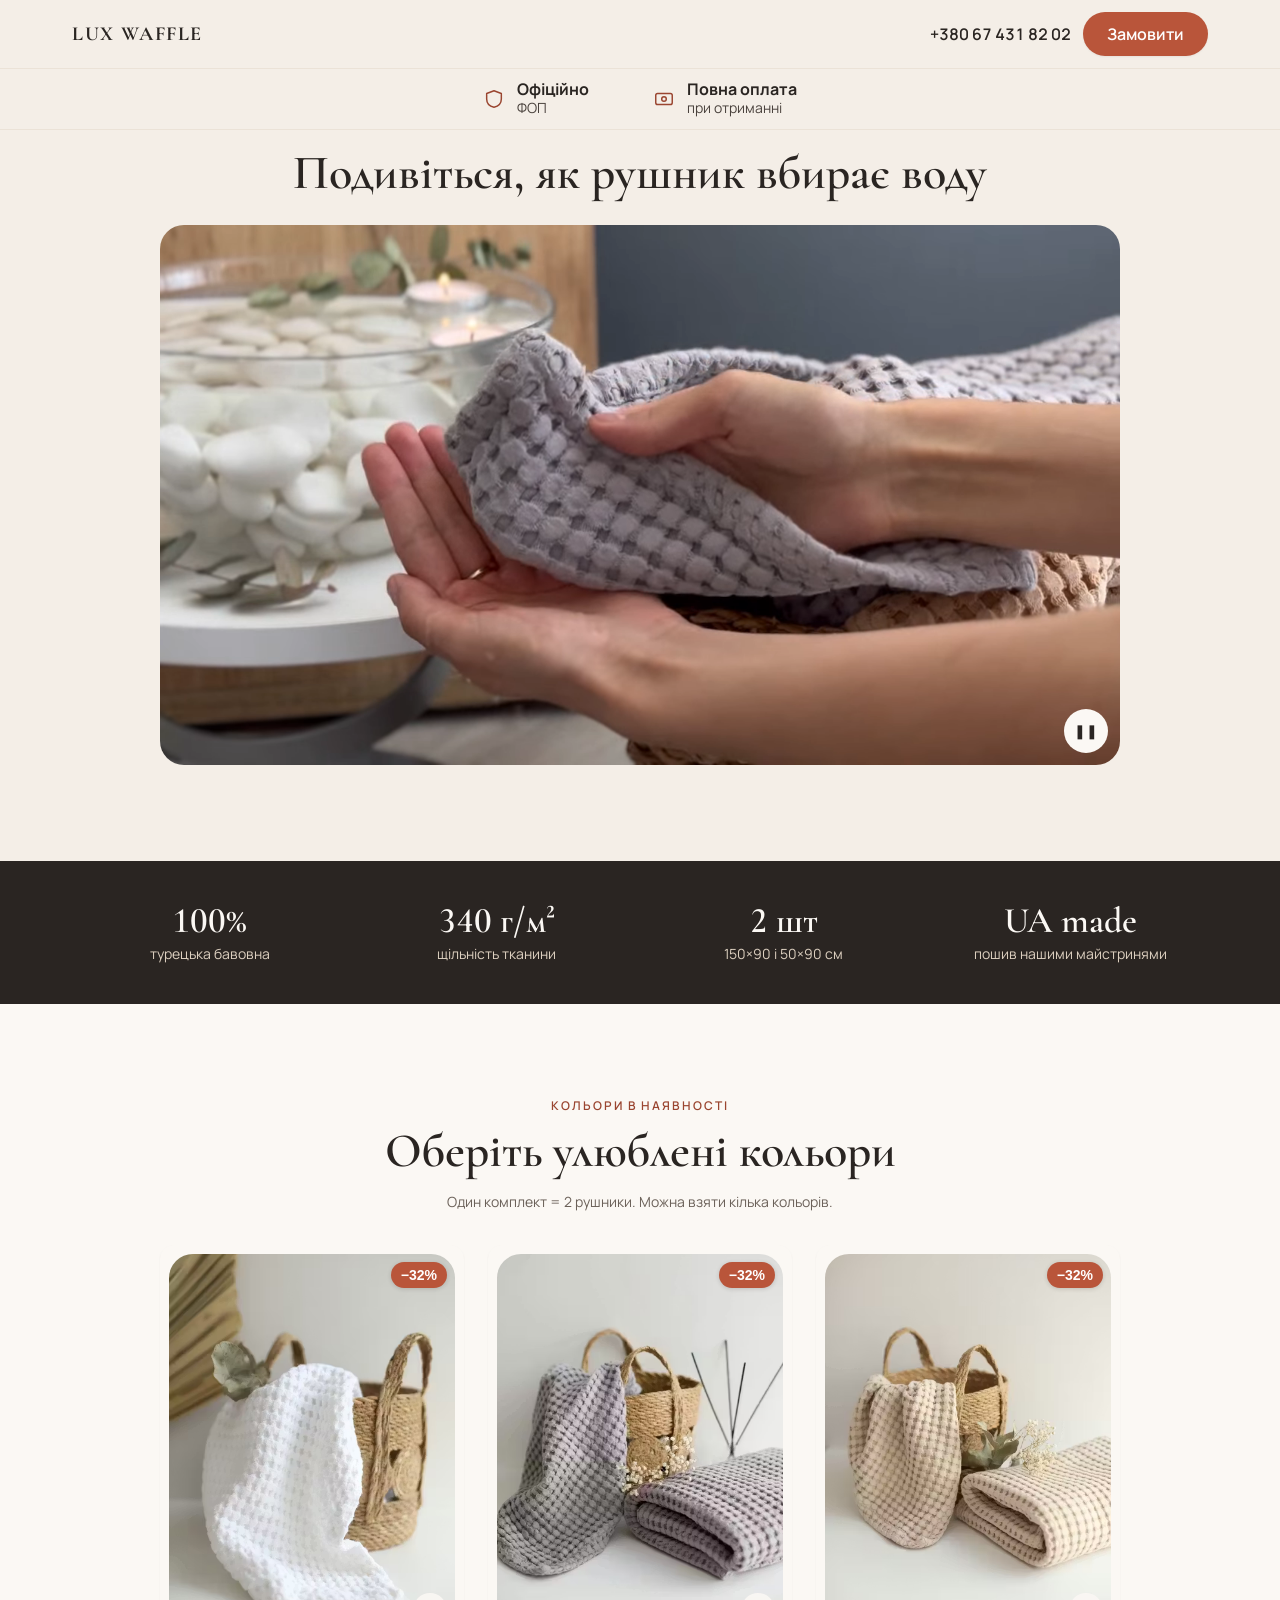
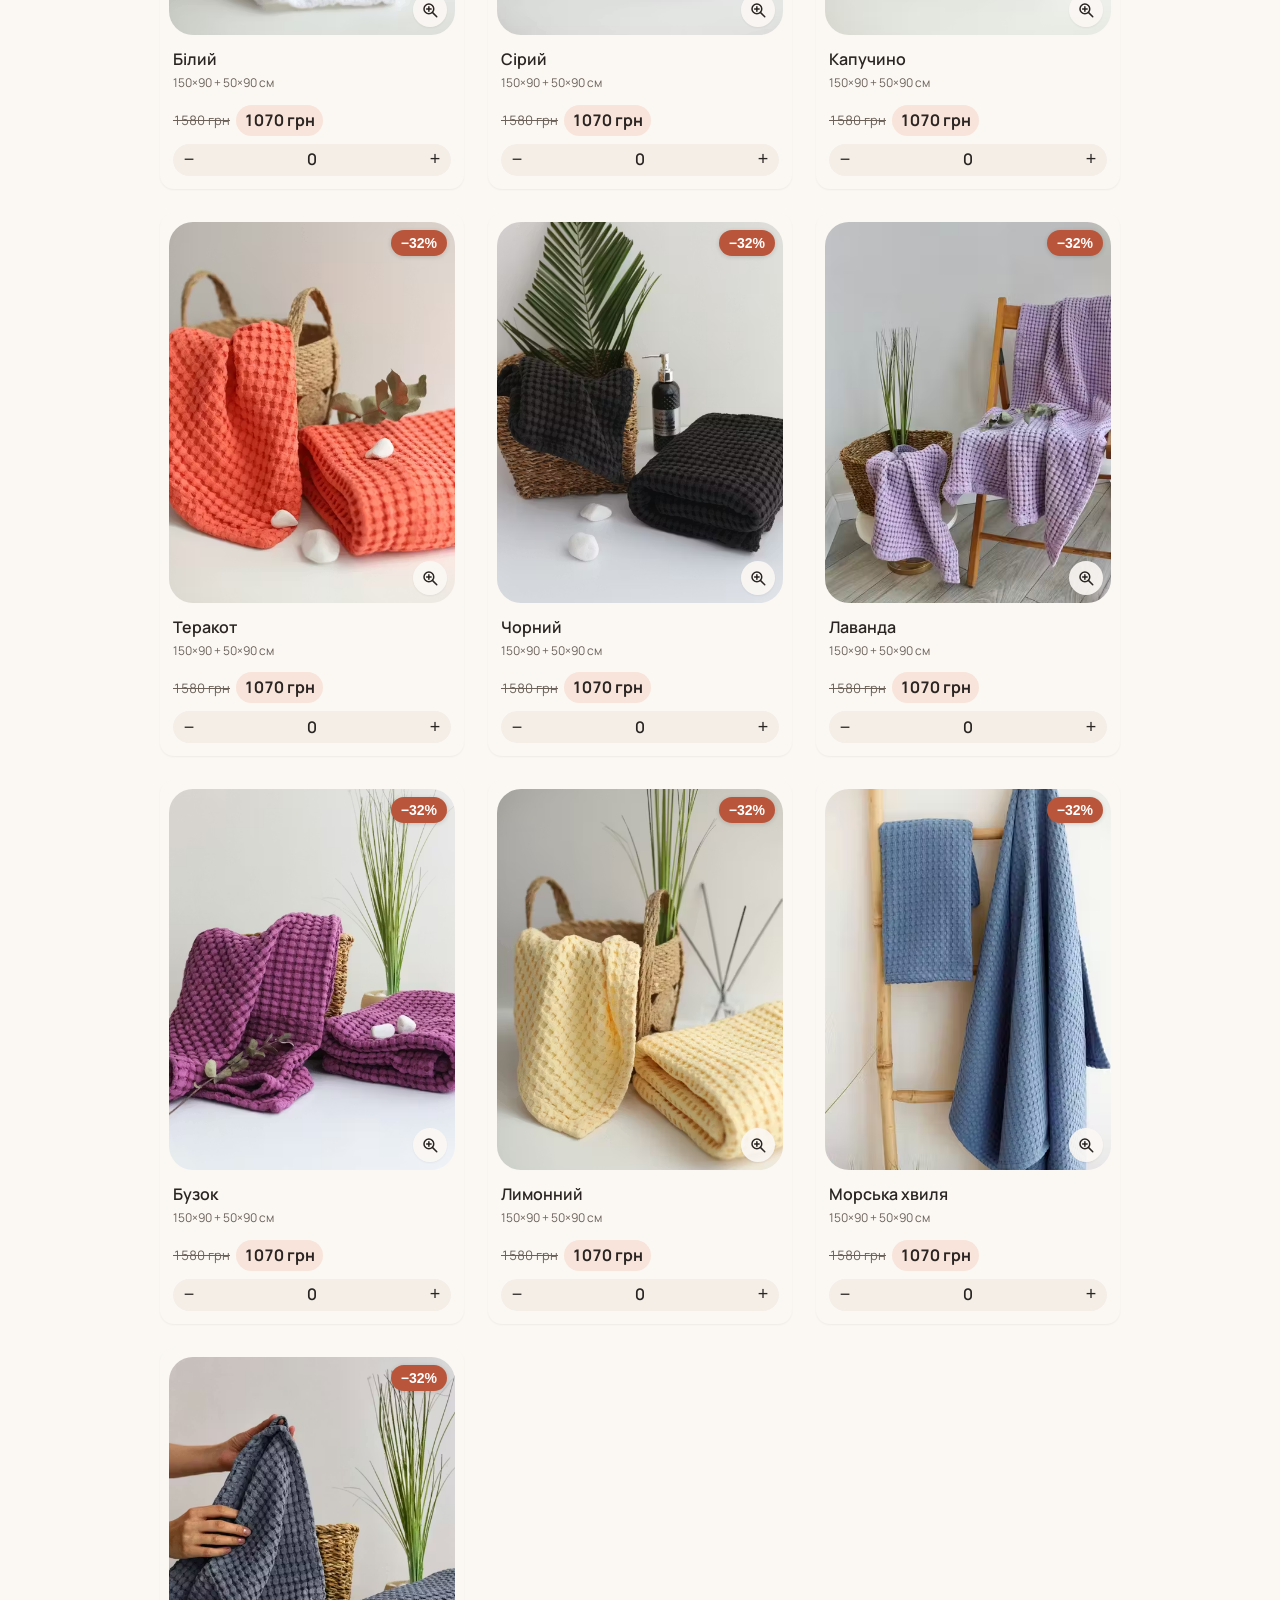
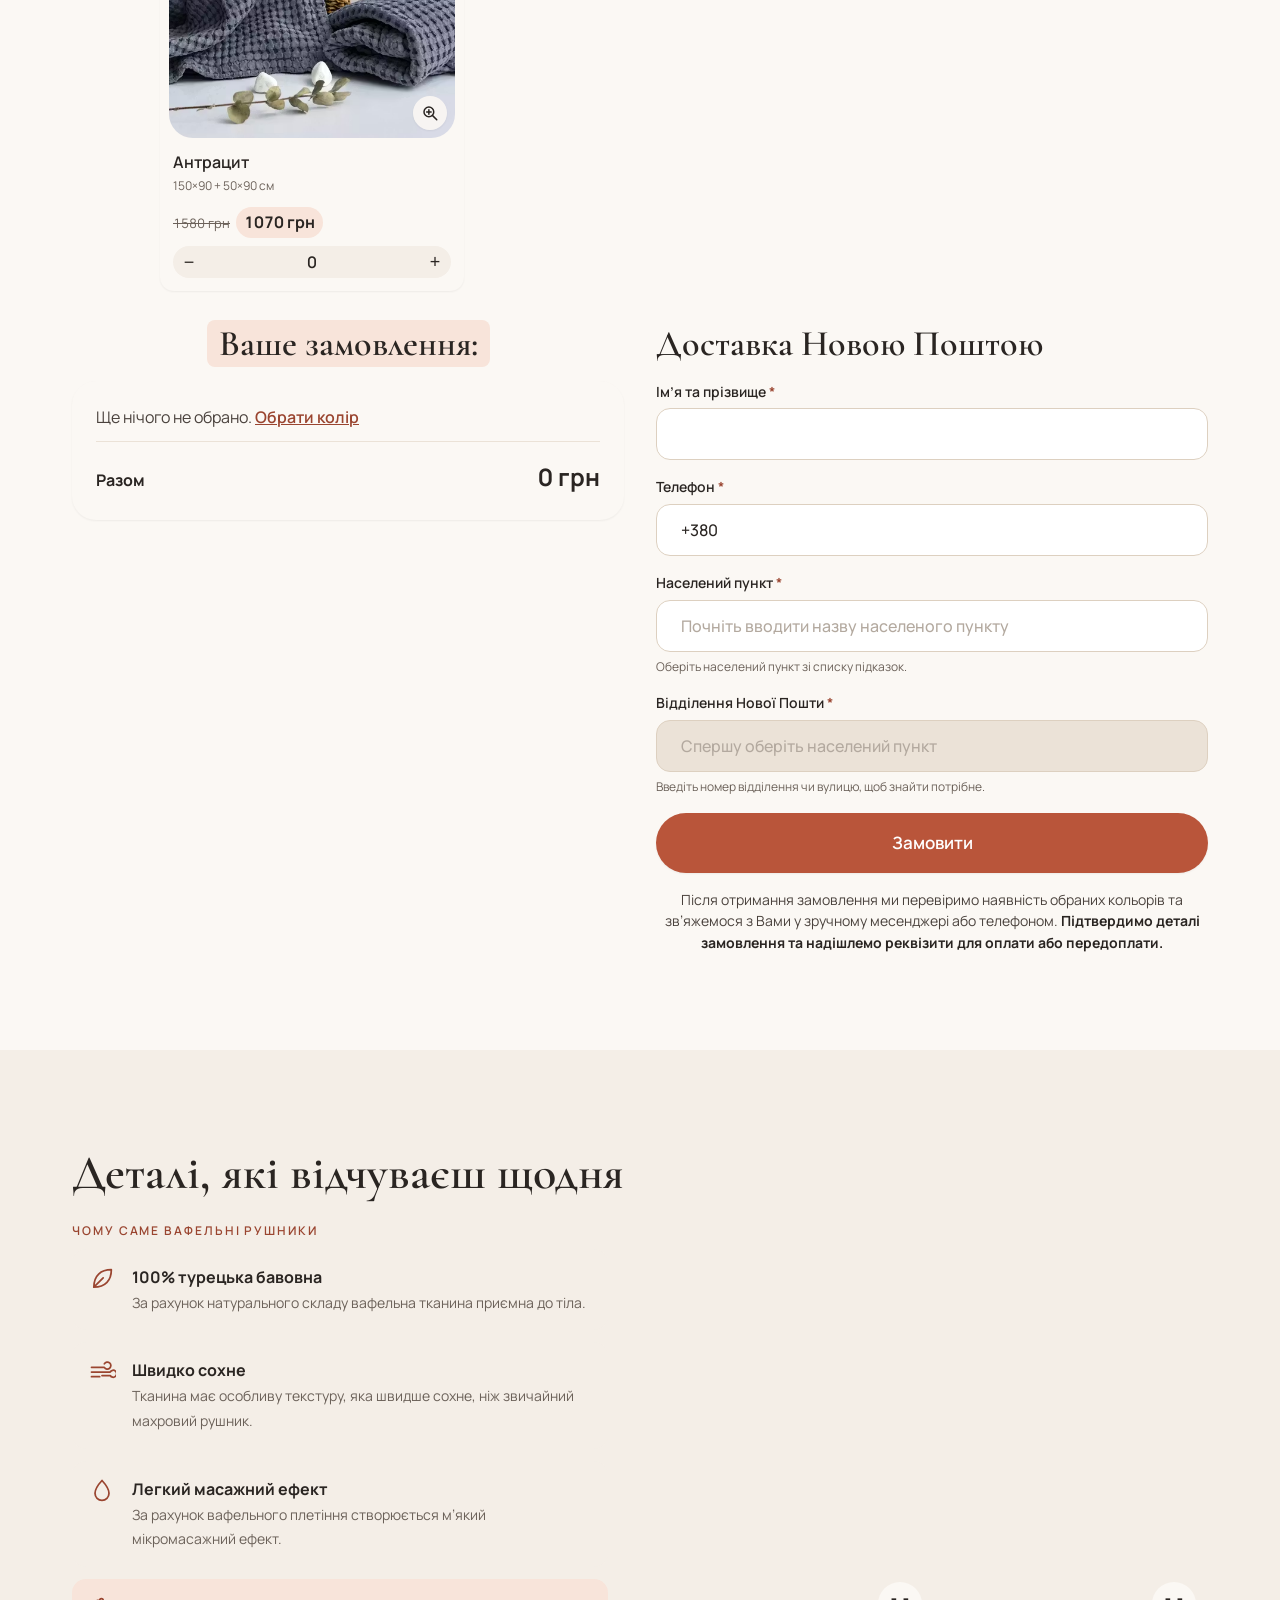
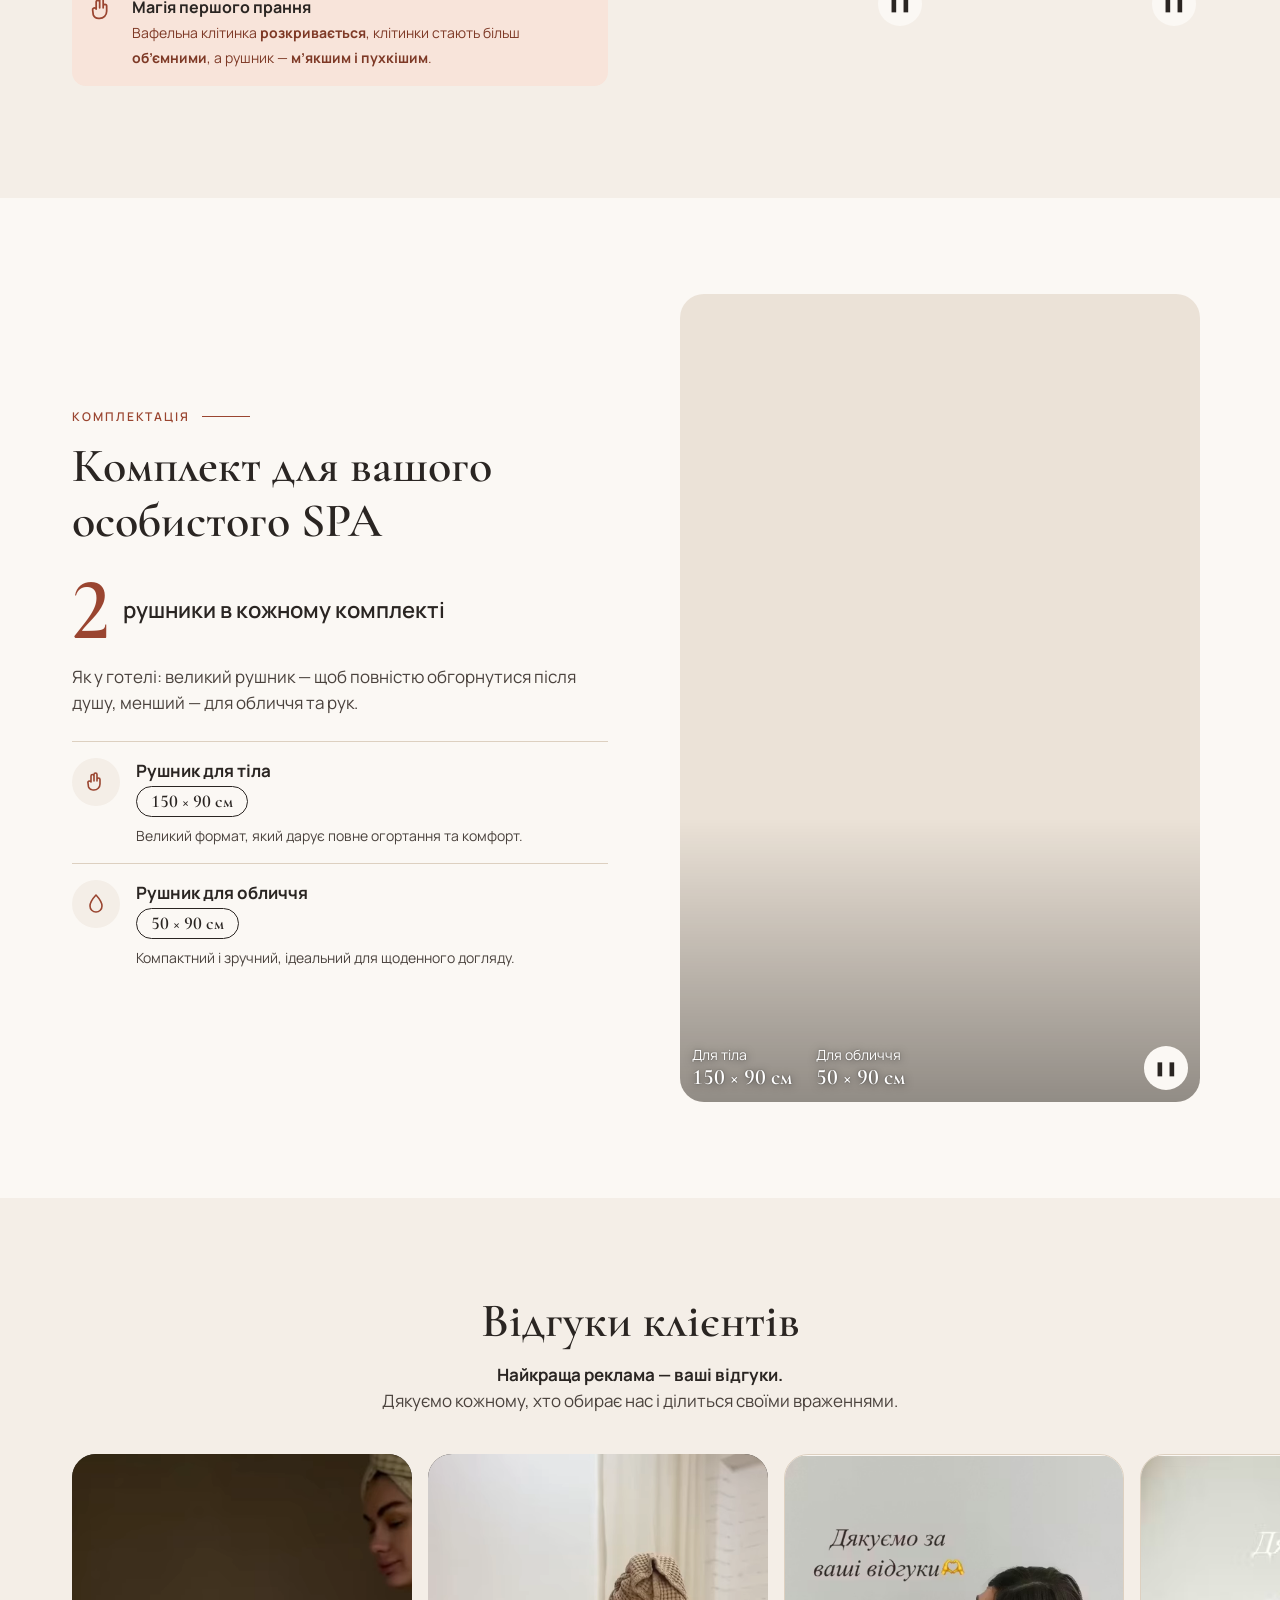
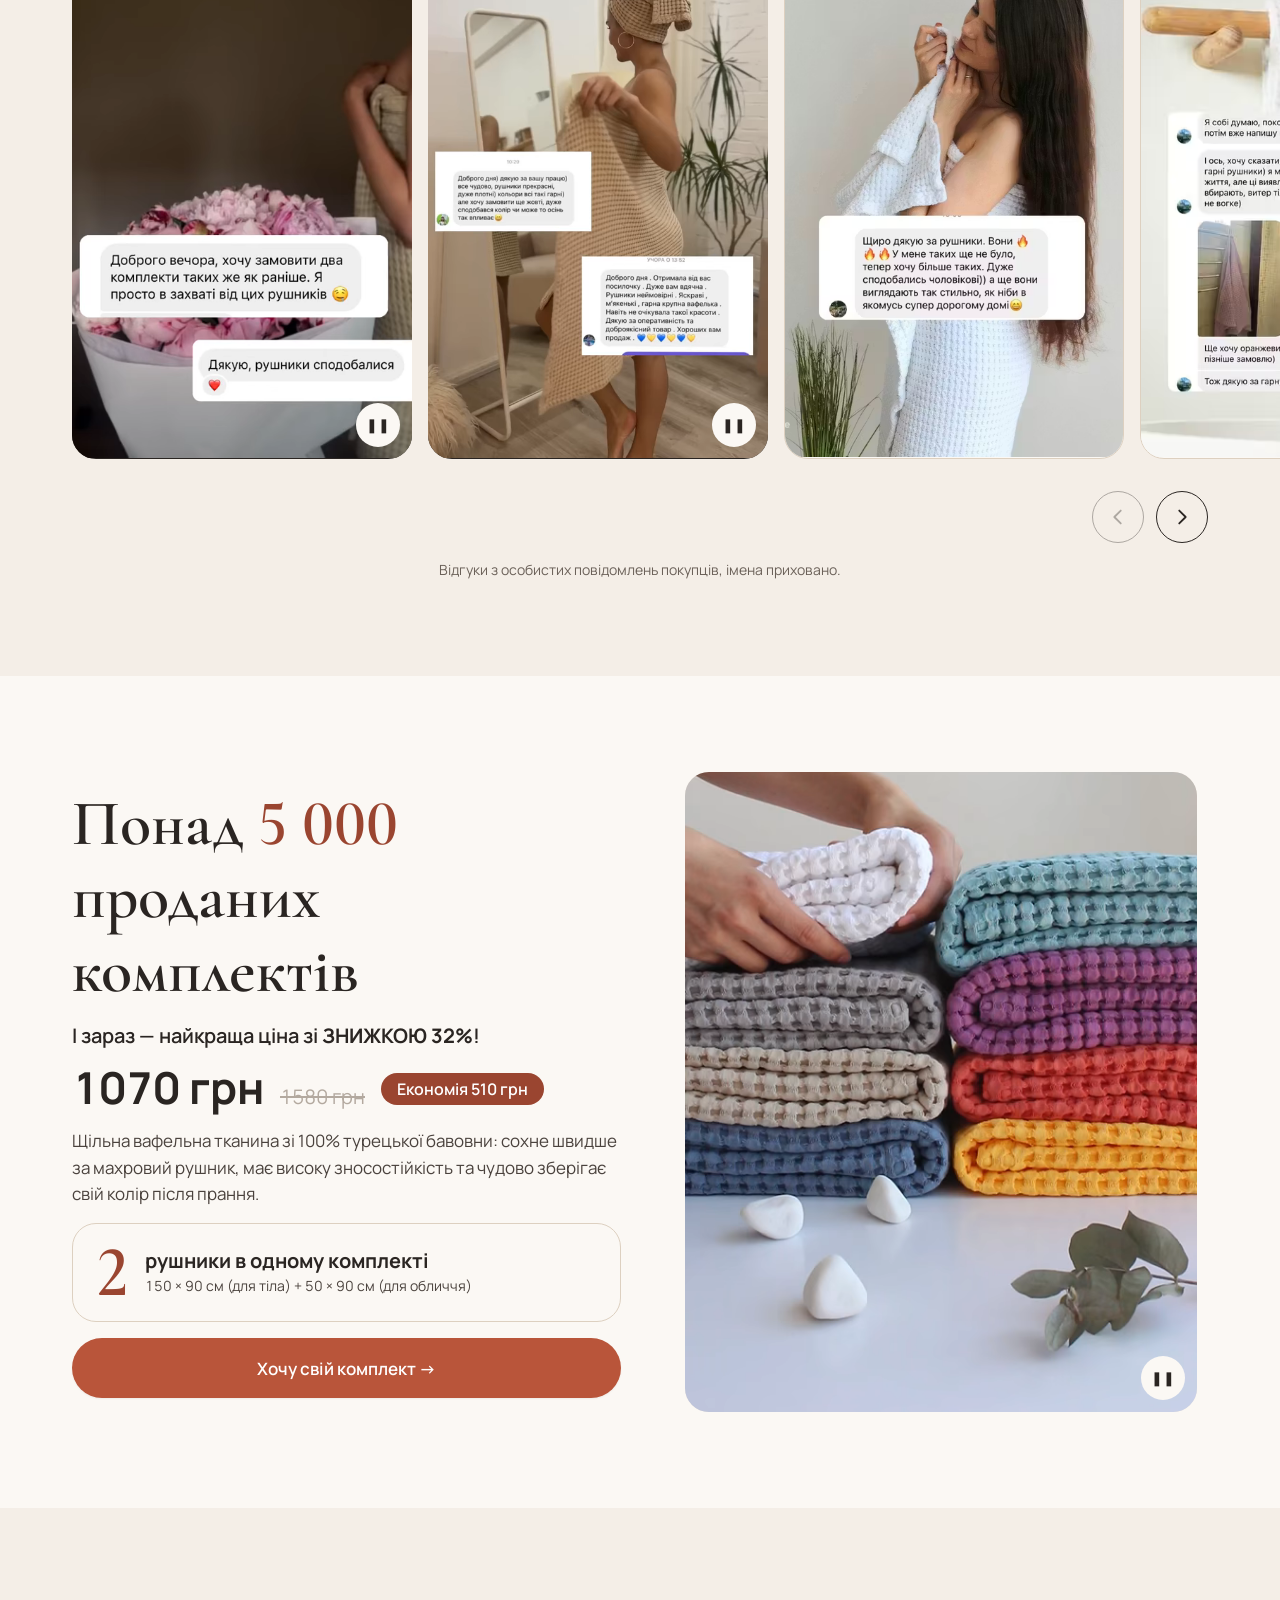
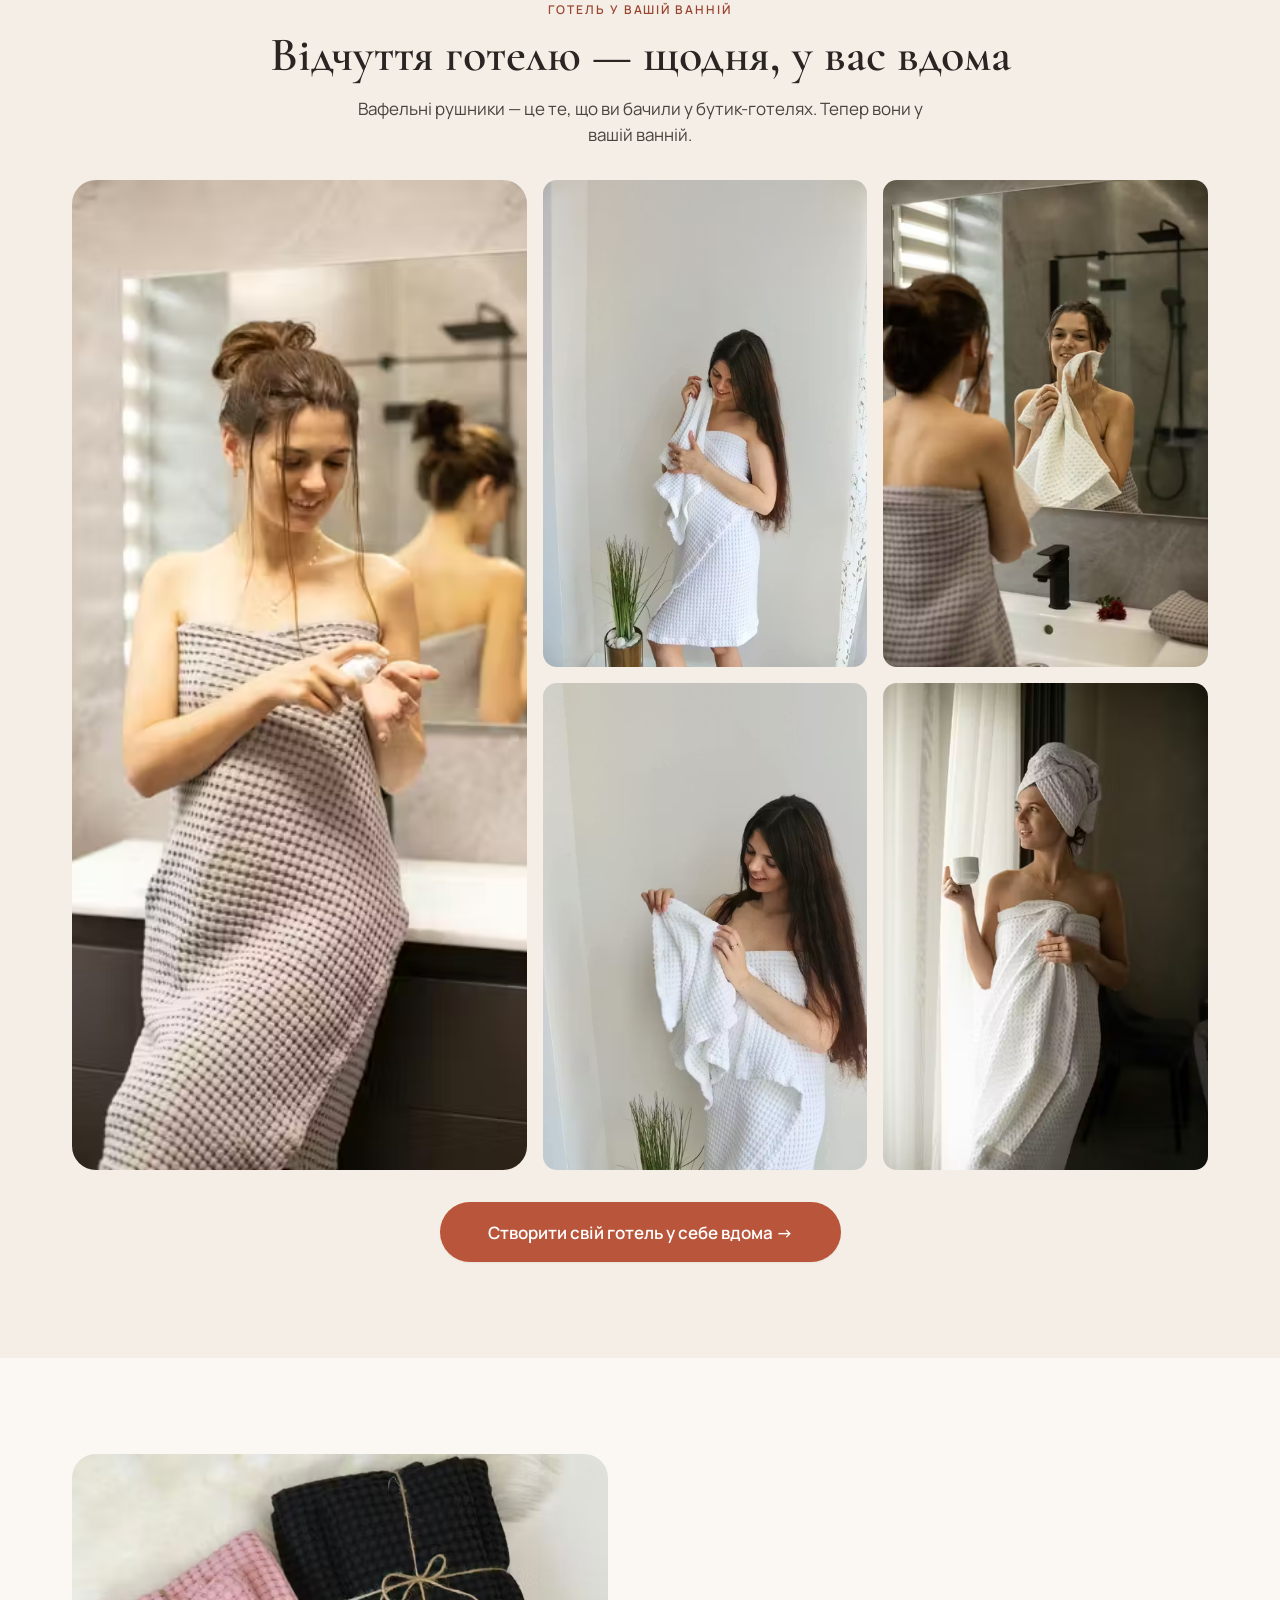
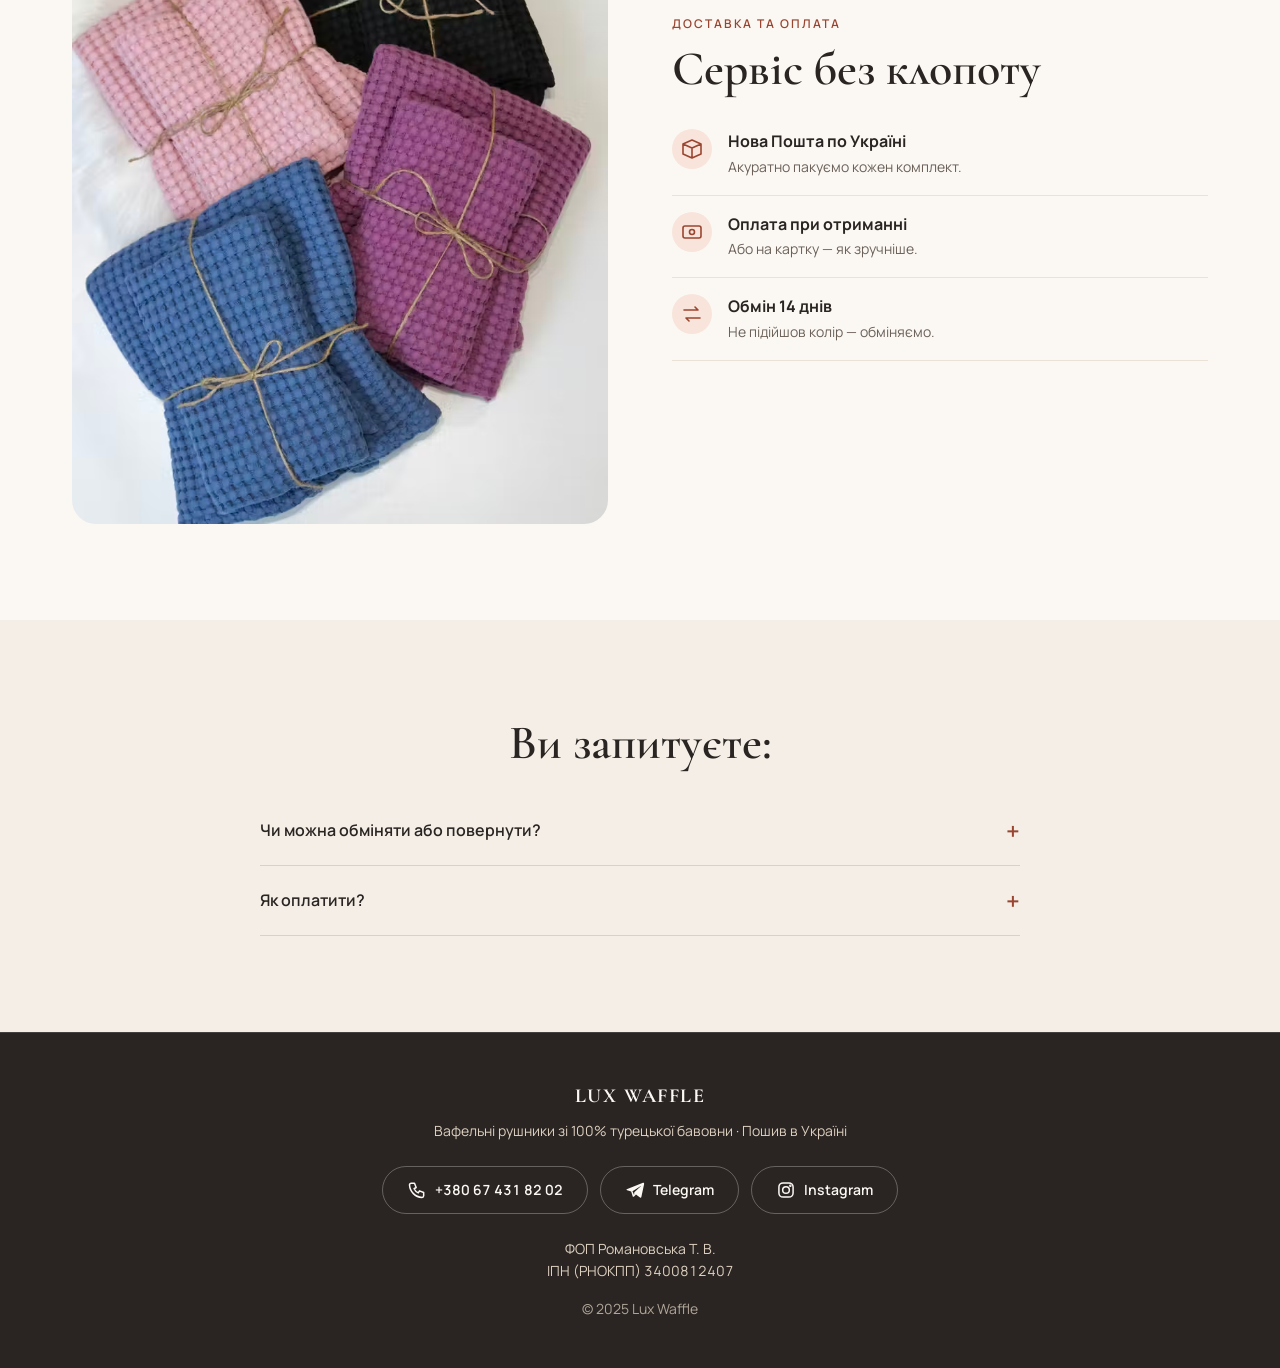
==== commit dfc7b8f4: "Price change: 1070 UAH instead of 1580 (-32%), discount info on every colour card Update landing, Ti" ====
--- a/index.html
+++ b/index.html
@@ -3,8 +3,8 @@
 <head>
 <meta charset="utf-8">
 <meta name="viewport" content="width=device-width, initial-scale=1, viewport-fit=cover">
-<title>Вафельні рушники зі 100% турецької бавовни — 950 грн замість 1 400 | Lux Waffle</title>
-<meta name="description" content="Комплект із двох вафельних рушників зі 100% турецької бавовни: швидко сохнуть, розпушуються після першого прання. 150×90 + 50×90 см, 950 грн. Обмін протягом 14 днів. Доставка Новою Поштою.">
+<title>Вафельні рушники зі 100% турецької бавовни — 1070 грн замість 1580 | Lux Waffle</title>
+<meta name="description" content="Комплект із двох вафельних рушників зі 100% турецької бавовни: швидко сохнуть, розпушуються після першого прання. 150×90 + 50×90 см, 1070 грн. Обмін протягом 14 днів. Доставка Новою Поштою.">
 <meta name="robots" content="index, follow, max-image-preview:large">
 <link rel="canonical" href="https://luxwaffle.in.ua/">
 <meta name="theme-color" content="#F4EEE7">
@@ -13,22 +13,22 @@
 <meta property="og:locale" content="uk_UA">
 <meta property="og:site_name" content="Lux Waffle">
 <meta property="og:url" content="https://luxwaffle.in.ua/">
-<meta property="og:title" content="Вафельні рушники зі 100% турецької бавовни — 950 грн замість 1 400">
+<meta property="og:title" content="Вафельні рушники зі 100% турецької бавовни — 1070 грн замість 1580">
 <meta property="og:description" content="Комплект із двох вафельних рушників (150×90 і 50×90 см): сохнуть швидше за махрові, розпушуються після першого прання. Доставка Новою Поштою по всій Україні.">
 <meta property="og:image" content="https://luxwaffle.in.ua/assets/og.jpg">
 <meta property="og:image:width" content="1200">
 <meta property="og:image:height" content="630">
-<meta property="og:image:alt" content="Жінка в білому вафельному рушнику з кавою біля вікна, комплект 950 грн">
+<meta property="og:image:alt" content="Жінка в білому вафельному рушнику з кавою біля вікна, комплект 1070 грн">
 <meta name="twitter:card" content="summary_large_image">
-<meta name="twitter:title" content="Вафельні рушники зі 100% турецької бавовни — 950 грн">
+<meta name="twitter:title" content="Вафельні рушники зі 100% турецької бавовни — 1070 грн">
 <meta name="twitter:description" content="Комплект із двох вафельних рушників: сохнуть швидше за махрові, розпушуються після першого прання.">
 <meta name="twitter:image" content="https://luxwaffle.in.ua/assets/og.jpg">
 <link rel="icon" href="data:image/svg+xml,%3Csvg xmlns='http://www.w3.org/2000/svg' viewBox='0 0 64 64'%3E%3Crect width='64' height='64' rx='14' fill='%23B9553A'/%3E%3Ctext x='32' y='43' font-size='30' font-family='Georgia,serif' font-weight='700' text-anchor='middle' fill='%23fff'%3ELW%3C/text%3E%3C/svg%3E">
 <link rel="preload" as="image" href="assets/vid/hero.jpg">
-<link rel="stylesheet" href="css/tokens.css?v=8fc37aa7">
-<link rel="stylesheet" href="css/components.css?v=8fc37aa7">
-<link rel="stylesheet" href="css/landing.css?v=8fc37aa7">
-<script type="application/ld+json">{"@context":"https://schema.org","@type":"Product","name":"Комплект вафельних рушників Lux Waffle (2 шт: 150×90 і 50×90 см)","description":"100% турецька бавовна, пошив в Україні. Щільність 340 г/м².","image":"https://luxwaffle.in.ua/assets/og.jpg","url":"https://luxwaffle.in.ua/","brand":{"@type":"Brand","name":"Lux Waffle"},"offers":{"@type":"Offer","price":"950","priceCurrency":"UAH"}}</script>
+<link rel="stylesheet" href="css/tokens.css?v=b21fe0d6">
+<link rel="stylesheet" href="css/components.css?v=b21fe0d6">
+<link rel="stylesheet" href="css/landing.css?v=b21fe0d6">
+<script type="application/ld+json">{"@context":"https://schema.org","@type":"Product","name":"Комплект вафельних рушників Lux Waffle (2 шт: 150×90 і 50×90 см)","description":"100% турецька бавовна, пошив в Україні. Щільність 340 г/м².","image":"https://luxwaffle.in.ua/assets/og.jpg","url":"https://luxwaffle.in.ua/","brand":{"@type":"Brand","name":"Lux Waffle"},"offers":{"@type":"Offer","price":"1070","priceCurrency":"UAH"}}</script>
 </head>
 <body>
 <a class="skip" href="#order">Перейти до замовлення</a>
@@ -72,7 +72,7 @@
     <p class="t-eyebrow center" style="margin:0">Кольори в наявності</p>
     <h2 class="t-h1 center" id="h-order" style="margin:var(--sp-3) 0">Оберіть улюблені кольори</h2>
     <p class="t-small center" style="margin:0 0 var(--sp-6)">Один комплект = 2 рушники. Можна взяти кілька кольорів.</p>
-    <div class="swatch-grid" id="swatches"><div class="swatch" data-i="0"><button type="button" class="swatch__img media" data-full="assets/img/c-white-1600" data-fw="1600" data-fh="2400" aria-label="Збільшити фото: Білий"><picture><source type="image/avif" srcset="assets/img/c-white-480.avif 480w, assets/img/c-white-768.avif 768w, assets/img/c-white-1600.avif 1600w" sizes="(min-width:768px) 300px, 46vw"><source type="image/webp" srcset="assets/img/c-white-480.webp 480w, assets/img/c-white-768.webp 768w, assets/img/c-white-1600.webp 1600w" sizes="(min-width:768px) 300px, 46vw"><img class="" src="assets/img/c-white-768.jpg" srcset="assets/img/c-white-480.jpg 480w, assets/img/c-white-768.jpg 768w, assets/img/c-white-1600.jpg 1600w" sizes="(min-width:768px) 300px, 46vw" width="1600" height="2400" alt="Вафельні рушники, колір білий" loading="lazy" decoding="async"></picture><span class="swatch__zoom" aria-hidden="true"><svg class="stroke" viewBox="0 0 24 24" aria-hidden="true"><circle cx="10.5" cy="10.5" r="6.5"/><path d="M15.5 15.5L21 21M10.5 7.5v6M7.5 10.5h6"/></svg></span></button><p class="swatch__name">Білий</p><p class="swatch__meta">150×90 + 50×90 см</p><div class="swatch__row"><span class="swatch__price">950 грн</span><div class="qty" role="group" aria-label="Кількість комплектів, Білий"><button type="button" data-d="-1" aria-label="Менше">−</button><output>0</output><button type="button" data-d="1" aria-label="Більше">+</button></div></div></div><div class="swatch" data-i="1"><button type="button" class="swatch__img media" data-full="assets/img/c-grey-1290" data-fw="1290" data-fh="1583" aria-label="Збільшити фото: Сірий"><picture><source type="image/avif" srcset="assets/img/c-grey-480.avif 480w, assets/img/c-grey-768.avif 768w, assets/img/c-grey-1290.avif 1290w" sizes="(min-width:768px) 300px, 46vw"><source type="image/webp" srcset="assets/img/c-grey-480.webp 480w, assets/img/c-grey-768.webp 768w, assets/img/c-grey-1290.webp 1290w" sizes="(min-width:768px) 300px, 46vw"><img class="" src="assets/img/c-grey-768.jpg" srcset="assets/img/c-grey-480.jpg 480w, assets/img/c-grey-768.jpg 768w, assets/img/c-grey-1290.jpg 1290w" sizes="(min-width:768px) 300px, 46vw" width="1290" height="1583" alt="Вафельні рушники, колір сірий" loading="lazy" decoding="async"></picture><span class="swatch__zoom" aria-hidden="true"><svg class="stroke" viewBox="0 0 24 24" aria-hidden="true"><circle cx="10.5" cy="10.5" r="6.5"/><path d="M15.5 15.5L21 21M10.5 7.5v6M7.5 10.5h6"/></svg></span></button><p class="swatch__name">Сірий</p><p class="swatch__meta">150×90 + 50×90 см</p><div class="swatch__row"><span class="swatch__price">950 грн</span><div class="qty" role="group" aria-label="Кількість комплектів, Сірий"><button type="button" data-d="-1" aria-label="Менше">−</button><output>0</output><button type="button" data-d="1" aria-label="Більше">+</button></div></div></div><div class="swatch" data-i="2"><button type="button" class="swatch__img media" data-full="assets/img/c-cappuccino-1600" data-fw="1600" data-fh="2400" aria-label="Збільшити фото: Капучино"><picture><source type="image/avif" srcset="assets/img/c-cappuccino-480.avif 480w, assets/img/c-cappuccino-768.avif 768w, assets/img/c-cappuccino-1600.avif 1600w" sizes="(min-width:768px) 300px, 46vw"><source type="image/webp" srcset="assets/img/c-cappuccino-480.webp 480w, assets/img/c-cappuccino-768.webp 768w, assets/img/c-cappuccino-1600.webp 1600w" sizes="(min-width:768px) 300px, 46vw"><img class="" src="assets/img/c-cappuccino-768.jpg" srcset="assets/img/c-cappuccino-480.jpg 480w, assets/img/c-cappuccino-768.jpg 768w, assets/img/c-cappuccino-1600.jpg 1600w" sizes="(min-width:768px) 300px, 46vw" width="1600" height="2400" alt="Вафельні рушники, колір капучино" loading="lazy" decoding="async"></picture><span class="swatch__zoom" aria-hidden="true"><svg class="stroke" viewBox="0 0 24 24" aria-hidden="true"><circle cx="10.5" cy="10.5" r="6.5"/><path d="M15.5 15.5L21 21M10.5 7.5v6M7.5 10.5h6"/></svg></span></button><p class="swatch__name">Капучино</p><p class="swatch__meta">150×90 + 50×90 см</p><div class="swatch__row"><span class="swatch__price">950 грн</span><div class="qty" role="group" aria-label="Кількість комплектів, Капучино"><button type="button" data-d="-1" aria-label="Менше">−</button><output>0</output><button type="button" data-d="1" aria-label="Більше">+</button></div></div></div><div class="swatch" data-i="3"><button type="button" class="swatch__img media" data-full="assets/img/c-terracotta-1600" data-fw="1600" data-fh="2002" aria-label="Збільшити фото: Теракот"><picture><source type="image/avif" srcset="assets/img/c-terracotta-480.avif 480w, assets/img/c-terracotta-768.avif 768w, assets/img/c-terracotta-1600.avif 1600w" sizes="(min-width:768px) 300px, 46vw"><source type="image/webp" srcset="assets/img/c-terracotta-480.webp 480w, assets/img/c-terracotta-768.webp 768w, assets/img/c-terracotta-1600.webp 1600w" sizes="(min-width:768px) 300px, 46vw"><img class="" src="assets/img/c-terracotta-768.jpg" srcset="assets/img/c-terracotta-480.jpg 480w, assets/img/c-terracotta-768.jpg 768w, assets/img/c-terracotta-1600.jpg 1600w" sizes="(min-width:768px) 300px, 46vw" width="1600" height="2002" alt="Вафельні рушники, колір теракот" loading="lazy" decoding="async"></picture><span class="swatch__zoom" aria-hidden="true"><svg class="stroke" viewBox="0 0 24 24" aria-hidden="true"><circle cx="10.5" cy="10.5" r="6.5"/><path d="M15.5 15.5L21 21M10.5 7.5v6M7.5 10.5h6"/></svg></span></button><p class="swatch__name">Теракот</p><p class="swatch__meta">150×90 + 50×90 см</p><div class="swatch__row"><span class="swatch__price">950 грн</span><div class="qty" role="group" aria-label="Кількість комплектів, Теракот"><button type="button" data-d="-1" aria-label="Менше">−</button><output>0</output><button type="button" data-d="1" aria-label="Більше">+</button></div></div></div><div class="swatch" data-i="4"><button type="button" class="swatch__img media" data-full="assets/img/c-black-1600" data-fw="1600" data-fh="2400" aria-label="Збільшити фото: Чорний"><picture><source type="image/avif" srcset="assets/img/c-black-480.avif 480w, assets/img/c-black-768.avif 768w, assets/img/c-black-1600.avif 1600w" sizes="(min-width:768px) 300px, 46vw"><source type="image/webp" srcset="assets/img/c-black-480.webp 480w, assets/img/c-black-768.webp 768w, assets/img/c-black-1600.webp 1600w" sizes="(min-width:768px) 300px, 46vw"><img class="" src="assets/img/c-black-768.jpg" srcset="assets/img/c-black-480.jpg 480w, assets/img/c-black-768.jpg 768w, assets/img/c-black-1600.jpg 1600w" sizes="(min-width:768px) 300px, 46vw" width="1600" height="2400" alt="Вафельні рушники, колір чорний" loading="lazy" decoding="async"></picture><span class="swatch__zoom" aria-hidden="true"><svg class="stroke" viewBox="0 0 24 24" aria-hidden="true"><circle cx="10.5" cy="10.5" r="6.5"/><path d="M15.5 15.5L21 21M10.5 7.5v6M7.5 10.5h6"/></svg></span></button><p class="swatch__name">Чорний</p><p class="swatch__meta">150×90 + 50×90 см</p><div class="swatch__row"><span class="swatch__price">950 грн</span><div class="qty" role="group" aria-label="Кількість комплектів, Чорний"><button type="button" data-d="-1" aria-label="Менше">−</button><output>0</output><button type="button" data-d="1" aria-label="Більше">+</button></div></div></div><div class="swatch" data-i="5"><button type="button" class="swatch__img media" data-full="assets/img/c-lavender-1600" data-fw="1600" data-fh="2400" aria-label="Збільшити фото: Лаванда"><picture><source type="image/avif" srcset="assets/img/c-lavender-480.avif 480w, assets/img/c-lavender-768.avif 768w, assets/img/c-lavender-1600.avif 1600w" sizes="(min-width:768px) 300px, 46vw"><source type="image/webp" srcset="assets/img/c-lavender-480.webp 480w, assets/img/c-lavender-768.webp 768w, assets/img/c-lavender-1600.webp 1600w" sizes="(min-width:768px) 300px, 46vw"><img class="" src="assets/img/c-lavender-768.jpg" srcset="assets/img/c-lavender-480.jpg 480w, assets/img/c-lavender-768.jpg 768w, assets/img/c-lavender-1600.jpg 1600w" sizes="(min-width:768px) 300px, 46vw" width="1600" height="2400" alt="Вафельні рушники, колір лаванда" loading="lazy" decoding="async"></picture><span class="swatch__zoom" aria-hidden="true"><svg class="stroke" viewBox="0 0 24 24" aria-hidden="true"><circle cx="10.5" cy="10.5" r="6.5"/><path d="M15.5 15.5L21 21M10.5 7.5v6M7.5 10.5h6"/></svg></span></button><p class="swatch__name">Лаванда</p><p class="swatch__meta">150×90 + 50×90 см</p><div class="swatch__row"><span class="swatch__price">950 грн</span><div class="qty" role="group" aria-label="Кількість комплектів, Лаванда"><button type="button" data-d="-1" aria-label="Менше">−</button><output>0</output><button type="button" data-d="1" aria-label="Більше">+</button></div></div></div><div class="swatch" data-i="6"><button type="button" class="swatch__img media" data-full="assets/img/c-lilac-1524" data-fw="1524" data-fh="2000" aria-label="Збільшити фото: Бузок"><picture><source type="image/avif" srcset="assets/img/c-lilac-480.avif 480w, assets/img/c-lilac-768.avif 768w, assets/img/c-lilac-1524.avif 1524w" sizes="(min-width:768px) 300px, 46vw"><source type="image/webp" srcset="assets/img/c-lilac-480.webp 480w, assets/img/c-lilac-768.webp 768w, assets/img/c-lilac-1524.webp 1524w" sizes="(min-width:768px) 300px, 46vw"><img class="" src="assets/img/c-lilac-768.jpg" srcset="assets/img/c-lilac-480.jpg 480w, assets/img/c-lilac-768.jpg 768w, assets/img/c-lilac-1524.jpg 1524w" sizes="(min-width:768px) 300px, 46vw" width="1524" height="2000" alt="Вафельні рушники, колір бузок" loading="lazy" decoding="async"></picture><span class="swatch__zoom" aria-hidden="true"><svg class="stroke" viewBox="0 0 24 24" aria-hidden="true"><circle cx="10.5" cy="10.5" r="6.5"/><path d="M15.5 15.5L21 21M10.5 7.5v6M7.5 10.5h6"/></svg></span></button><p class="swatch__name">Бузок</p><p class="swatch__meta">150×90 + 50×90 см</p><div class="swatch__row"><span class="swatch__price">950 грн</span><div class="qty" role="group" aria-label="Кількість комплектів, Бузок"><button type="button" data-d="-1" aria-label="Менше">−</button><output>0</output><button type="button" data-d="1" aria-label="Більше">+</button></div></div></div><div class="swatch" data-i="7"><button type="button" class="swatch__img media" data-full="assets/img/c-lemon-1600" data-fw="1600" data-fh="2400" aria-label="Збільшити фото: Лимонний"><picture><source type="image/avif" srcset="assets/img/c-lemon-480.avif 480w, assets/img/c-lemon-768.avif 768w, assets/img/c-lemon-1600.avif 1600w" sizes="(min-width:768px) 300px, 46vw"><source type="image/webp" srcset="assets/img/c-lemon-480.webp 480w, assets/img/c-lemon-768.webp 768w, assets/img/c-lemon-1600.webp 1600w" sizes="(min-width:768px) 300px, 46vw"><img class="" src="assets/img/c-lemon-768.jpg" srcset="assets/img/c-lemon-480.jpg 480w, assets/img/c-lemon-768.jpg 768w, assets/img/c-lemon-1600.jpg 1600w" sizes="(min-width:768px) 300px, 46vw" width="1600" height="2400" alt="Вафельні рушники, колір лимонний" loading="lazy" decoding="async"></picture><span class="swatch__zoom" aria-hidden="true"><svg class="stroke" viewBox="0 0 24 24" aria-hidden="true"><circle cx="10.5" cy="10.5" r="6.5"/><path d="M15.5 15.5L21 21M10.5 7.5v6M7.5 10.5h6"/></svg></span></button><p class="swatch__name">Лимонний</p><p class="swatch__meta">150×90 + 50×90 см</p><div class="swatch__row"><span class="swatch__price">950 грн</span><div class="qty" role="group" aria-label="Кількість комплектів, Лимонний"><button type="button" data-d="-1" aria-label="Менше">−</button><output>0</output><button type="button" data-d="1" aria-label="Більше">+</button></div></div></div><div class="swatch" data-i="8"><button type="button" class="swatch__img media" data-full="assets/img/c-wave-1598" data-fw="1598" data-fh="2000" aria-label="Збільшити фото: Морська хвиля"><picture><source type="image/avif" srcset="assets/img/c-wave-480.avif 480w, assets/img/c-wave-768.avif 768w, assets/img/c-wave-1598.avif 1598w" sizes="(min-width:768px) 300px, 46vw"><source type="image/webp" srcset="assets/img/c-wave-480.webp 480w, assets/img/c-wave-768.webp 768w, assets/img/c-wave-1598.webp 1598w" sizes="(min-width:768px) 300px, 46vw"><img class="" src="assets/img/c-wave-768.jpg" srcset="assets/img/c-wave-480.jpg 480w, assets/img/c-wave-768.jpg 768w, assets/img/c-wave-1598.jpg 1598w" sizes="(min-width:768px) 300px, 46vw" width="1598" height="2000" alt="Вафельні рушники, колір морська хвиля" loading="lazy" decoding="async"></picture><span class="swatch__zoom" aria-hidden="true"><svg class="stroke" viewBox="0 0 24 24" aria-hidden="true"><circle cx="10.5" cy="10.5" r="6.5"/><path d="M15.5 15.5L21 21M10.5 7.5v6M7.5 10.5h6"/></svg></span></button><p class="swatch__name">Морська хвиля</p><p class="swatch__meta">150×90 + 50×90 см</p><div class="swatch__row"><span class="swatch__price">950 грн</span><div class="qty" role="group" aria-label="Кількість комплектів, Морська хвиля"><button type="button" data-d="-1" aria-label="Менше">−</button><output>0</output><button type="button" data-d="1" aria-label="Більше">+</button></div></div></div><div class="swatch" data-i="9"><button type="button" class="swatch__img media" data-full="assets/img/c-anthracite-1024" data-fw="1024" data-fh="1536" aria-label="Збільшити фото: Антрацит"><picture><source type="image/avif" srcset="assets/img/c-anthracite-480.avif 480w, assets/img/c-anthracite-768.avif 768w, assets/img/c-anthracite-1024.avif 1024w" sizes="(min-width:768px) 300px, 46vw"><source type="image/webp" srcset="assets/img/c-anthracite-480.webp 480w, assets/img/c-anthracite-768.webp 768w, assets/img/c-anthracite-1024.webp 1024w" sizes="(min-width:768px) 300px, 46vw"><img class="" src="assets/img/c-anthracite-768.jpg" srcset="assets/img/c-anthracite-480.jpg 480w, assets/img/c-anthracite-768.jpg 768w, assets/img/c-anthracite-1024.jpg 1024w" sizes="(min-width:768px) 300px, 46vw" width="1024" height="1536" alt="Вафельні рушники, колір антрацит" loading="lazy" decoding="async"></picture><span class="swatch__zoom" aria-hidden="true"><svg class="stroke" viewBox="0 0 24 24" aria-hidden="true"><circle cx="10.5" cy="10.5" r="6.5"/><path d="M15.5 15.5L21 21M10.5 7.5v6M7.5 10.5h6"/></svg></span></button><p class="swatch__name">Антрацит</p><p class="swatch__meta">150×90 + 50×90 см</p><div class="swatch__row"><span class="swatch__price">950 грн</span><div class="qty" role="group" aria-label="Кількість комплектів, Антрацит"><button type="button" data-d="-1" aria-label="Менше">−</button><output>0</output><button type="button" data-d="1" aria-label="Більше">+</button></div></div></div></div>
+    <div class="swatch-grid" id="swatches"><div class="swatch" data-i="0"><button type="button" class="swatch__img media" data-full="assets/img/c-white-1600" data-fw="1600" data-fh="2400" aria-label="Збільшити фото: Білий"><picture><source type="image/avif" srcset="assets/img/c-white-480.avif 480w, assets/img/c-white-768.avif 768w, assets/img/c-white-1600.avif 1600w" sizes="(min-width:768px) 300px, 46vw"><source type="image/webp" srcset="assets/img/c-white-480.webp 480w, assets/img/c-white-768.webp 768w, assets/img/c-white-1600.webp 1600w" sizes="(min-width:768px) 300px, 46vw"><img class="" src="assets/img/c-white-768.jpg" srcset="assets/img/c-white-480.jpg 480w, assets/img/c-white-768.jpg 768w, assets/img/c-white-1600.jpg 1600w" sizes="(min-width:768px) 300px, 46vw" width="1600" height="2400" alt="Вафельні рушники, колір білий" loading="lazy" decoding="async"></picture><span class="swatch__badge" aria-hidden="true">−32%</span><span class="swatch__zoom" aria-hidden="true"><svg class="stroke" viewBox="0 0 24 24" aria-hidden="true"><circle cx="10.5" cy="10.5" r="6.5"/><path d="M15.5 15.5L21 21M10.5 7.5v6M7.5 10.5h6"/></svg></span></button><p class="swatch__name">Білий</p><p class="swatch__meta">150×90 + 50×90 см</p><div class="swatch__row"><div class="swatch__prices"><span class="swatch__old"><span class="visually-hidden">Знижка 32%. Замість </span>1580 грн</span><span class="swatch__price">1070 грн</span></div><div class="qty" role="group" aria-label="Кількість комплектів, Білий"><button type="button" data-d="-1" aria-label="Менше">−</button><output>0</output><button type="button" data-d="1" aria-label="Більше">+</button></div></div></div><div class="swatch" data-i="1"><button type="button" class="swatch__img media" data-full="assets/img/c-grey-1290" data-fw="1290" data-fh="1583" aria-label="Збільшити фото: Сірий"><picture><source type="image/avif" srcset="assets/img/c-grey-480.avif 480w, assets/img/c-grey-768.avif 768w, assets/img/c-grey-1290.avif 1290w" sizes="(min-width:768px) 300px, 46vw"><source type="image/webp" srcset="assets/img/c-grey-480.webp 480w, assets/img/c-grey-768.webp 768w, assets/img/c-grey-1290.webp 1290w" sizes="(min-width:768px) 300px, 46vw"><img class="" src="assets/img/c-grey-768.jpg" srcset="assets/img/c-grey-480.jpg 480w, assets/img/c-grey-768.jpg 768w, assets/img/c-grey-1290.jpg 1290w" sizes="(min-width:768px) 300px, 46vw" width="1290" height="1583" alt="Вафельні рушники, колір сірий" loading="lazy" decoding="async"></picture><span class="swatch__badge" aria-hidden="true">−32%</span><span class="swatch__zoom" aria-hidden="true"><svg class="stroke" viewBox="0 0 24 24" aria-hidden="true"><circle cx="10.5" cy="10.5" r="6.5"/><path d="M15.5 15.5L21 21M10.5 7.5v6M7.5 10.5h6"/></svg></span></button><p class="swatch__name">Сірий</p><p class="swatch__meta">150×90 + 50×90 см</p><div class="swatch__row"><div class="swatch__prices"><span class="swatch__old"><span class="visually-hidden">Знижка 32%. Замість </span>1580 грн</span><span class="swatch__price">1070 грн</span></div><div class="qty" role="group" aria-label="Кількість комплектів, Сірий"><button type="button" data-d="-1" aria-label="Менше">−</button><output>0</output><button type="button" data-d="1" aria-label="Більше">+</button></div></div></div><div class="swatch" data-i="2"><button type="button" class="swatch__img media" data-full="assets/img/c-cappuccino-1600" data-fw="1600" data-fh="2400" aria-label="Збільшити фото: Капучино"><picture><source type="image/avif" srcset="assets/img/c-cappuccino-480.avif 480w, assets/img/c-cappuccino-768.avif 768w, assets/img/c-cappuccino-1600.avif 1600w" sizes="(min-width:768px) 300px, 46vw"><source type="image/webp" srcset="assets/img/c-cappuccino-480.webp 480w, assets/img/c-cappuccino-768.webp 768w, assets/img/c-cappuccino-1600.webp 1600w" sizes="(min-width:768px) 300px, 46vw"><img class="" src="assets/img/c-cappuccino-768.jpg" srcset="assets/img/c-cappuccino-480.jpg 480w, assets/img/c-cappuccino-768.jpg 768w, assets/img/c-cappuccino-1600.jpg 1600w" sizes="(min-width:768px) 300px, 46vw" width="1600" height="2400" alt="Вафельні рушники, колір капучино" loading="lazy" decoding="async"></picture><span class="swatch__badge" aria-hidden="true">−32%</span><span class="swatch__zoom" aria-hidden="true"><svg class="stroke" viewBox="0 0 24 24" aria-hidden="true"><circle cx="10.5" cy="10.5" r="6.5"/><path d="M15.5 15.5L21 21M10.5 7.5v6M7.5 10.5h6"/></svg></span></button><p class="swatch__name">Капучино</p><p class="swatch__meta">150×90 + 50×90 см</p><div class="swatch__row"><div class="swatch__prices"><span class="swatch__old"><span class="visually-hidden">Знижка 32%. Замість </span>1580 грн</span><span class="swatch__price">1070 грн</span></div><div class="qty" role="group" aria-label="Кількість комплектів, Капучино"><button type="button" data-d="-1" aria-label="Менше">−</button><output>0</output><button type="button" data-d="1" aria-label="Більше">+</button></div></div></div><div class="swatch" data-i="3"><button type="button" class="swatch__img media" data-full="assets/img/c-terracotta-1600" data-fw="1600" data-fh="2002" aria-label="Збільшити фото: Теракот"><picture><source type="image/avif" srcset="assets/img/c-terracotta-480.avif 480w, assets/img/c-terracotta-768.avif 768w, assets/img/c-terracotta-1600.avif 1600w" sizes="(min-width:768px) 300px, 46vw"><source type="image/webp" srcset="assets/img/c-terracotta-480.webp 480w, assets/img/c-terracotta-768.webp 768w, assets/img/c-terracotta-1600.webp 1600w" sizes="(min-width:768px) 300px, 46vw"><img class="" src="assets/img/c-terracotta-768.jpg" srcset="assets/img/c-terracotta-480.jpg 480w, assets/img/c-terracotta-768.jpg 768w, assets/img/c-terracotta-1600.jpg 1600w" sizes="(min-width:768px) 300px, 46vw" width="1600" height="2002" alt="Вафельні рушники, колір теракот" loading="lazy" decoding="async"></picture><span class="swatch__badge" aria-hidden="true">−32%</span><span class="swatch__zoom" aria-hidden="true"><svg class="stroke" viewBox="0 0 24 24" aria-hidden="true"><circle cx="10.5" cy="10.5" r="6.5"/><path d="M15.5 15.5L21 21M10.5 7.5v6M7.5 10.5h6"/></svg></span></button><p class="swatch__name">Теракот</p><p class="swatch__meta">150×90 + 50×90 см</p><div class="swatch__row"><div class="swatch__prices"><span class="swatch__old"><span class="visually-hidden">Знижка 32%. Замість </span>1580 грн</span><span class="swatch__price">1070 грн</span></div><div class="qty" role="group" aria-label="Кількість комплектів, Теракот"><button type="button" data-d="-1" aria-label="Менше">−</button><output>0</output><button type="button" data-d="1" aria-label="Більше">+</button></div></div></div><div class="swatch" data-i="4"><button type="button" class="swatch__img media" data-full="assets/img/c-black-1600" data-fw="1600" data-fh="2400" aria-label="Збільшити фото: Чорний"><picture><source type="image/avif" srcset="assets/img/c-black-480.avif 480w, assets/img/c-black-768.avif 768w, assets/img/c-black-1600.avif 1600w" sizes="(min-width:768px) 300px, 46vw"><source type="image/webp" srcset="assets/img/c-black-480.webp 480w, assets/img/c-black-768.webp 768w, assets/img/c-black-1600.webp 1600w" sizes="(min-width:768px) 300px, 46vw"><img class="" src="assets/img/c-black-768.jpg" srcset="assets/img/c-black-480.jpg 480w, assets/img/c-black-768.jpg 768w, assets/img/c-black-1600.jpg 1600w" sizes="(min-width:768px) 300px, 46vw" width="1600" height="2400" alt="Вафельні рушники, колір чорний" loading="lazy" decoding="async"></picture><span class="swatch__badge" aria-hidden="true">−32%</span><span class="swatch__zoom" aria-hidden="true"><svg class="stroke" viewBox="0 0 24 24" aria-hidden="true"><circle cx="10.5" cy="10.5" r="6.5"/><path d="M15.5 15.5L21 21M10.5 7.5v6M7.5 10.5h6"/></svg></span></button><p class="swatch__name">Чорний</p><p class="swatch__meta">150×90 + 50×90 см</p><div class="swatch__row"><div class="swatch__prices"><span class="swatch__old"><span class="visually-hidden">Знижка 32%. Замість </span>1580 грн</span><span class="swatch__price">1070 грн</span></div><div class="qty" role="group" aria-label="Кількість комплектів, Чорний"><button type="button" data-d="-1" aria-label="Менше">−</button><output>0</output><button type="button" data-d="1" aria-label="Більше">+</button></div></div></div><div class="swatch" data-i="5"><button type="button" class="swatch__img media" data-full="assets/img/c-lavender-1600" data-fw="1600" data-fh="2400" aria-label="Збільшити фото: Лаванда"><picture><source type="image/avif" srcset="assets/img/c-lavender-480.avif 480w, assets/img/c-lavender-768.avif 768w, assets/img/c-lavender-1600.avif 1600w" sizes="(min-width:768px) 300px, 46vw"><source type="image/webp" srcset="assets/img/c-lavender-480.webp 480w, assets/img/c-lavender-768.webp 768w, assets/img/c-lavender-1600.webp 1600w" sizes="(min-width:768px) 300px, 46vw"><img class="" src="assets/img/c-lavender-768.jpg" srcset="assets/img/c-lavender-480.jpg 480w, assets/img/c-lavender-768.jpg 768w, assets/img/c-lavender-1600.jpg 1600w" sizes="(min-width:768px) 300px, 46vw" width="1600" height="2400" alt="Вафельні рушники, колір лаванда" loading="lazy" decoding="async"></picture><span class="swatch__badge" aria-hidden="true">−32%</span><span class="swatch__zoom" aria-hidden="true"><svg class="stroke" viewBox="0 0 24 24" aria-hidden="true"><circle cx="10.5" cy="10.5" r="6.5"/><path d="M15.5 15.5L21 21M10.5 7.5v6M7.5 10.5h6"/></svg></span></button><p class="swatch__name">Лаванда</p><p class="swatch__meta">150×90 + 50×90 см</p><div class="swatch__row"><div class="swatch__prices"><span class="swatch__old"><span class="visually-hidden">Знижка 32%. Замість </span>1580 грн</span><span class="swatch__price">1070 грн</span></div><div class="qty" role="group" aria-label="Кількість комплектів, Лаванда"><button type="button" data-d="-1" aria-label="Менше">−</button><output>0</output><button type="button" data-d="1" aria-label="Більше">+</button></div></div></div><div class="swatch" data-i="6"><button type="button" class="swatch__img media" data-full="assets/img/c-lilac-1524" data-fw="1524" data-fh="2000" aria-label="Збільшити фото: Бузок"><picture><source type="image/avif" srcset="assets/img/c-lilac-480.avif 480w, assets/img/c-lilac-768.avif 768w, assets/img/c-lilac-1524.avif 1524w" sizes="(min-width:768px) 300px, 46vw"><source type="image/webp" srcset="assets/img/c-lilac-480.webp 480w, assets/img/c-lilac-768.webp 768w, assets/img/c-lilac-1524.webp 1524w" sizes="(min-width:768px) 300px, 46vw"><img class="" src="assets/img/c-lilac-768.jpg" srcset="assets/img/c-lilac-480.jpg 480w, assets/img/c-lilac-768.jpg 768w, assets/img/c-lilac-1524.jpg 1524w" sizes="(min-width:768px) 300px, 46vw" width="1524" height="2000" alt="Вафельні рушники, колір бузок" loading="lazy" decoding="async"></picture><span class="swatch__badge" aria-hidden="true">−32%</span><span class="swatch__zoom" aria-hidden="true"><svg class="stroke" viewBox="0 0 24 24" aria-hidden="true"><circle cx="10.5" cy="10.5" r="6.5"/><path d="M15.5 15.5L21 21M10.5 7.5v6M7.5 10.5h6"/></svg></span></button><p class="swatch__name">Бузок</p><p class="swatch__meta">150×90 + 50×90 см</p><div class="swatch__row"><div class="swatch__prices"><span class="swatch__old"><span class="visually-hidden">Знижка 32%. Замість </span>1580 грн</span><span class="swatch__price">1070 грн</span></div><div class="qty" role="group" aria-label="Кількість комплектів, Бузок"><button type="button" data-d="-1" aria-label="Менше">−</button><output>0</output><button type="button" data-d="1" aria-label="Більше">+</button></div></div></div><div class="swatch" data-i="7"><button type="button" class="swatch__img media" data-full="assets/img/c-lemon-1600" data-fw="1600" data-fh="2400" aria-label="Збільшити фото: Лимонний"><picture><source type="image/avif" srcset="assets/img/c-lemon-480.avif 480w, assets/img/c-lemon-768.avif 768w, assets/img/c-lemon-1600.avif 1600w" sizes="(min-width:768px) 300px, 46vw"><source type="image/webp" srcset="assets/img/c-lemon-480.webp 480w, assets/img/c-lemon-768.webp 768w, assets/img/c-lemon-1600.webp 1600w" sizes="(min-width:768px) 300px, 46vw"><img class="" src="assets/img/c-lemon-768.jpg" srcset="assets/img/c-lemon-480.jpg 480w, assets/img/c-lemon-768.jpg 768w, assets/img/c-lemon-1600.jpg 1600w" sizes="(min-width:768px) 300px, 46vw" width="1600" height="2400" alt="Вафельні рушники, колір лимонний" loading="lazy" decoding="async"></picture><span class="swatch__badge" aria-hidden="true">−32%</span><span class="swatch__zoom" aria-hidden="true"><svg class="stroke" viewBox="0 0 24 24" aria-hidden="true"><circle cx="10.5" cy="10.5" r="6.5"/><path d="M15.5 15.5L21 21M10.5 7.5v6M7.5 10.5h6"/></svg></span></button><p class="swatch__name">Лимонний</p><p class="swatch__meta">150×90 + 50×90 см</p><div class="swatch__row"><div class="swatch__prices"><span class="swatch__old"><span class="visually-hidden">Знижка 32%. Замість </span>1580 грн</span><span class="swatch__price">1070 грн</span></div><div class="qty" role="group" aria-label="Кількість комплектів, Лимонний"><button type="button" data-d="-1" aria-label="Менше">−</button><output>0</output><button type="button" data-d="1" aria-label="Більше">+</button></div></div></div><div class="swatch" data-i="8"><button type="button" class="swatch__img media" data-full="assets/img/c-wave-1598" data-fw="1598" data-fh="2000" aria-label="Збільшити фото: Морська хвиля"><picture><source type="image/avif" srcset="assets/img/c-wave-480.avif 480w, assets/img/c-wave-768.avif 768w, assets/img/c-wave-1598.avif 1598w" sizes="(min-width:768px) 300px, 46vw"><source type="image/webp" srcset="assets/img/c-wave-480.webp 480w, assets/img/c-wave-768.webp 768w, assets/img/c-wave-1598.webp 1598w" sizes="(min-width:768px) 300px, 46vw"><img class="" src="assets/img/c-wave-768.jpg" srcset="assets/img/c-wave-480.jpg 480w, assets/img/c-wave-768.jpg 768w, assets/img/c-wave-1598.jpg 1598w" sizes="(min-width:768px) 300px, 46vw" width="1598" height="2000" alt="Вафельні рушники, колір морська хвиля" loading="lazy" decoding="async"></picture><span class="swatch__badge" aria-hidden="true">−32%</span><span class="swatch__zoom" aria-hidden="true"><svg class="stroke" viewBox="0 0 24 24" aria-hidden="true"><circle cx="10.5" cy="10.5" r="6.5"/><path d="M15.5 15.5L21 21M10.5 7.5v6M7.5 10.5h6"/></svg></span></button><p class="swatch__name">Морська хвиля</p><p class="swatch__meta">150×90 + 50×90 см</p><div class="swatch__row"><div class="swatch__prices"><span class="swatch__old"><span class="visually-hidden">Знижка 32%. Замість </span>1580 грн</span><span class="swatch__price">1070 грн</span></div><div class="qty" role="group" aria-label="Кількість комплектів, Морська хвиля"><button type="button" data-d="-1" aria-label="Менше">−</button><output>0</output><button type="button" data-d="1" aria-label="Більше">+</button></div></div></div><div class="swatch" data-i="9"><button type="button" class="swatch__img media" data-full="assets/img/c-anthracite-1024" data-fw="1024" data-fh="1536" aria-label="Збільшити фото: Антрацит"><picture><source type="image/avif" srcset="assets/img/c-anthracite-480.avif 480w, assets/img/c-anthracite-768.avif 768w, assets/img/c-anthracite-1024.avif 1024w" sizes="(min-width:768px) 300px, 46vw"><source type="image/webp" srcset="assets/img/c-anthracite-480.webp 480w, assets/img/c-anthracite-768.webp 768w, assets/img/c-anthracite-1024.webp 1024w" sizes="(min-width:768px) 300px, 46vw"><img class="" src="assets/img/c-anthracite-768.jpg" srcset="assets/img/c-anthracite-480.jpg 480w, assets/img/c-anthracite-768.jpg 768w, assets/img/c-anthracite-1024.jpg 1024w" sizes="(min-width:768px) 300px, 46vw" width="1024" height="1536" alt="Вафельні рушники, колір антрацит" loading="lazy" decoding="async"></picture><span class="swatch__badge" aria-hidden="true">−32%</span><span class="swatch__zoom" aria-hidden="true"><svg class="stroke" viewBox="0 0 24 24" aria-hidden="true"><circle cx="10.5" cy="10.5" r="6.5"/><path d="M15.5 15.5L21 21M10.5 7.5v6M7.5 10.5h6"/></svg></span></button><p class="swatch__name">Антрацит</p><p class="swatch__meta">150×90 + 50×90 см</p><div class="swatch__row"><div class="swatch__prices"><span class="swatch__old"><span class="visually-hidden">Знижка 32%. Замість </span>1580 грн</span><span class="swatch__price">1070 грн</span></div><div class="qty" role="group" aria-label="Кількість комплектів, Антрацит"><button type="button" data-d="-1" aria-label="Менше">−</button><output>0</output><button type="button" data-d="1" aria-label="Більше">+</button></div></div></div></div>
     <div class="order-grid">
       <div>
         <h3 class="t-h2 hl-title"><span class="hl">Ваше замовлення:</span></h3>
@@ -174,8 +174,8 @@
       <h1 class="t-display hero__h1" style="margin:0">Понад <span class="hero__num">5 000</span> проданих комплектів</h1>
       <p class="hero__sub">І зараз — найкраща ціна зі <strong>ЗНИЖКОЮ 32%</strong>!</p>
       <div class="offer">
-        <div class="price"><span class="price__now">950 грн</span><span class="price__old"><span class="visually-hidden">Замість </span>1 400 грн</span></div>
-        <span class="chip chip--save">Економія 450 грн</span>
+        <div class="price"><span class="price__now">1070 грн</span><span class="price__old"><span class="visually-hidden">Замість </span>1580 грн</span></div>
+        <span class="chip chip--save">Економія 510 грн</span>
       </div>
       <p class="lead">Щільна вафельна тканина зі 100% турецької бавовни: сохне швидше за махровий рушник, має високу зносостійкість та чудово зберігає свій колір після прання.</p>
       <div class="kit-badge">
@@ -257,12 +257,12 @@
     <p class="lb__hint" id="lb-hint">Розведіть пальці або торкніться двічі, щоб роздивитися ближче</p>
   </div>
   <div class="lb__panel">
-    <div class="lb__info"><b class="lb__name" id="lb-name"></b><span class="lb__meta">150×90 + 50×90 см · <strong>950 грн</strong></span></div>
+    <div class="lb__info"><b class="lb__name" id="lb-name"></b><span class="lb__meta">150×90 + 50×90 см · <s>1580 грн</s> <strong>1070 грн</strong></span></div>
     <button type="button" class="btn btn--primary lb__add" id="lb-add">Додати в замовлення</button>
   </div>
 </dialog>
 
 <script>window.COLORS = ["Білий", "Сірий", "Капучино", "Теракот", "Чорний", "Лаванда", "Бузок", "Лимонний", "Морська хвиля", "Антрацит"]; window.META_PIXEL_ID = '4642988146021843'; window.CLARITY_ID = 'yxowed9cb3'; window.SITE_LAYOUT = 'L2_video_catalog_top'; window.TIKTOK_PIXEL_ID = 'DB9NN43C77UDN3PL28TG';</script>
-<script src="js/main.js?v=8fc37aa7" defer></script>
+<script src="js/main.js?v=b21fe0d6" defer></script>
 </body>
 </html>
--- a/css/landing.css
+++ b/css/landing.css
@@ -308,3 +308,11 @@
 .lb__add { min-height:48px; padding:0 var(--sp-4); white-space:nowrap; flex:none; }
 @media (hover:hover) and (min-width:768px){ .lb__nav { display:grid; } }
 @media (prefers-reduced-motion:reduce){ .lb__img.is-anim { transition:none; } }
+
+/* discount info on every colour card: badge on the photo, struck old price + new price pill */
+.swatch__badge { position:absolute; top:8px; right:8px; padding:4px 10px; border-radius:var(--r-pill); background:var(--accent-500); color:#fff; font-weight:700; font-size:.875rem; line-height:1.3; font-variant-numeric:tabular-nums; box-shadow:0 1px 4px rgba(42,37,34,.18); }
+.swatch__prices { flex:1 0 100%; display:flex; align-items:center; flex-wrap:wrap; gap:4px 6px; }
+.swatch__old { color:var(--ink-500); font-size:.8125rem; text-decoration:line-through; font-variant-numeric:tabular-nums; white-space:nowrap; }
+.swatch__price { padding:3px 8px; border-radius:var(--r-pill); background:var(--accent-100); color:var(--ink-900); white-space:nowrap; }
+.swatch .qty { width:100%; justify-content:space-between; }
+.lb__meta s { color:rgba(255,255,255,.6); }
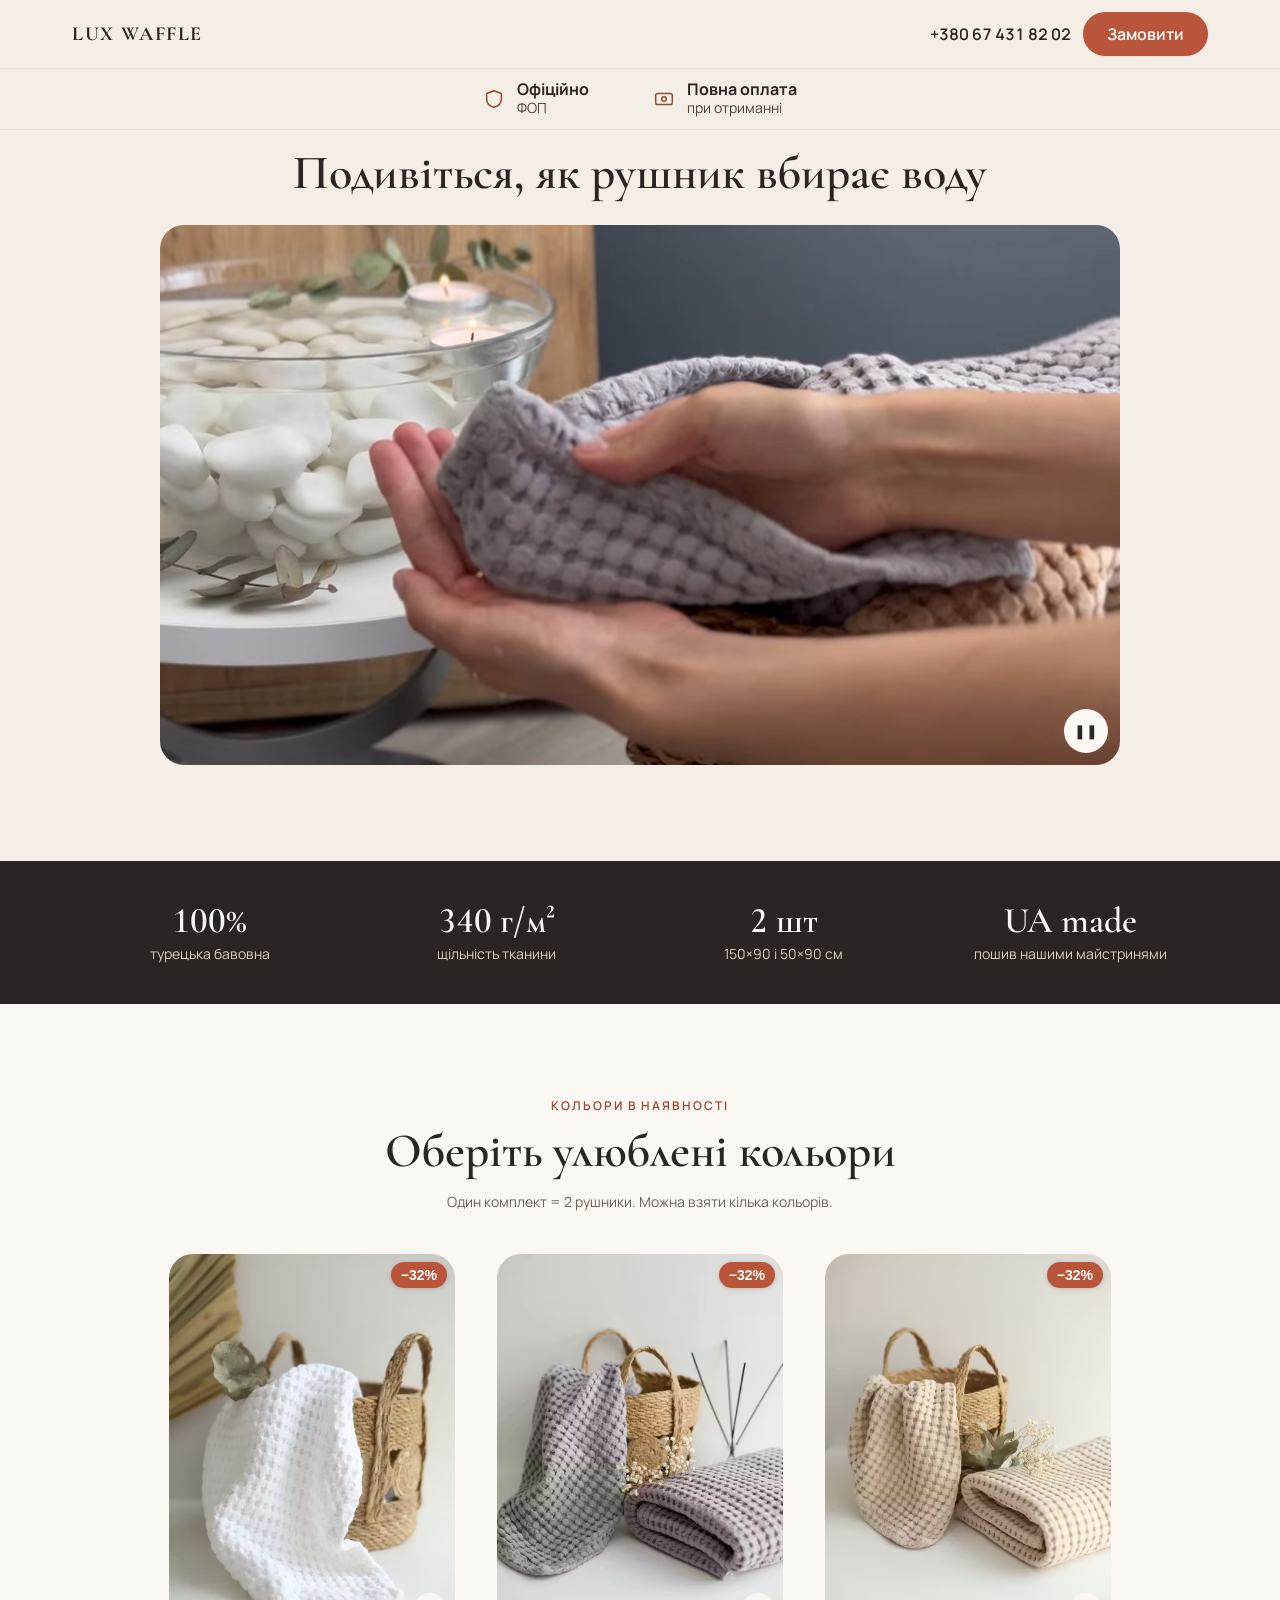
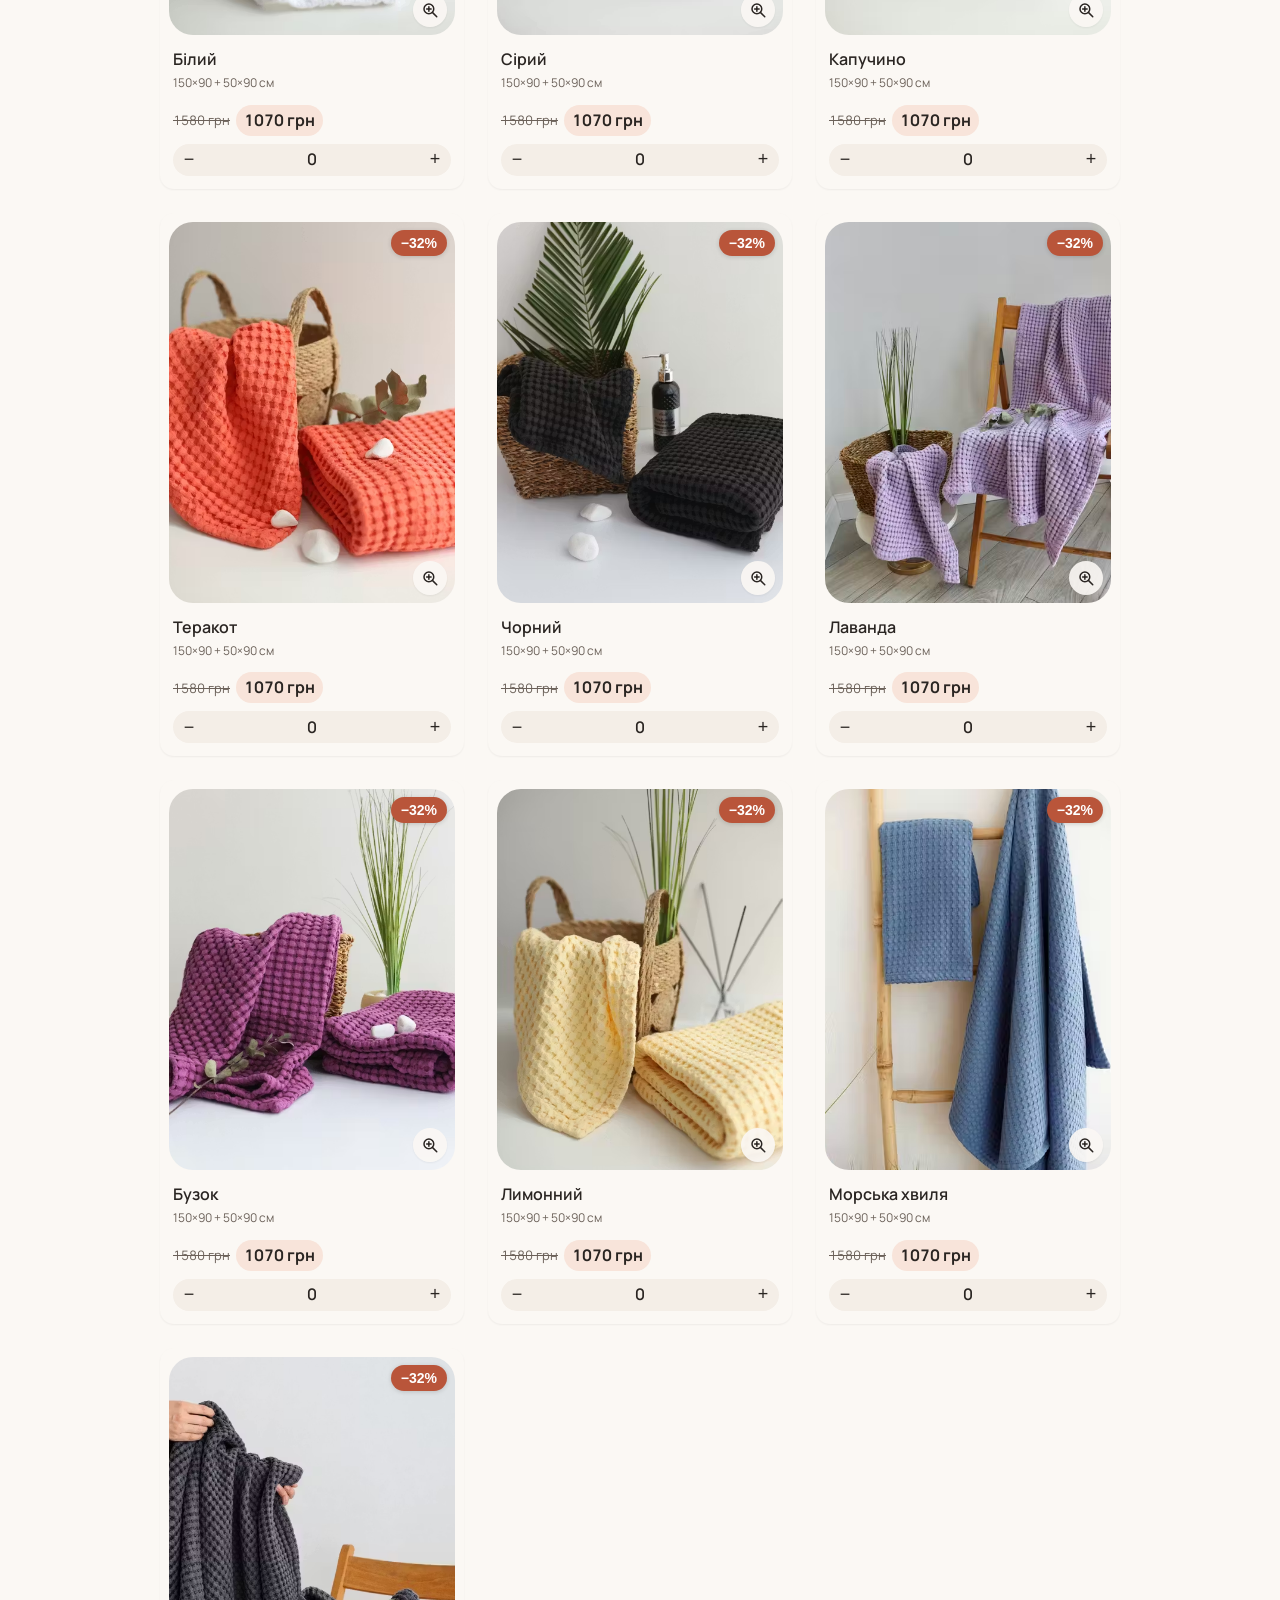
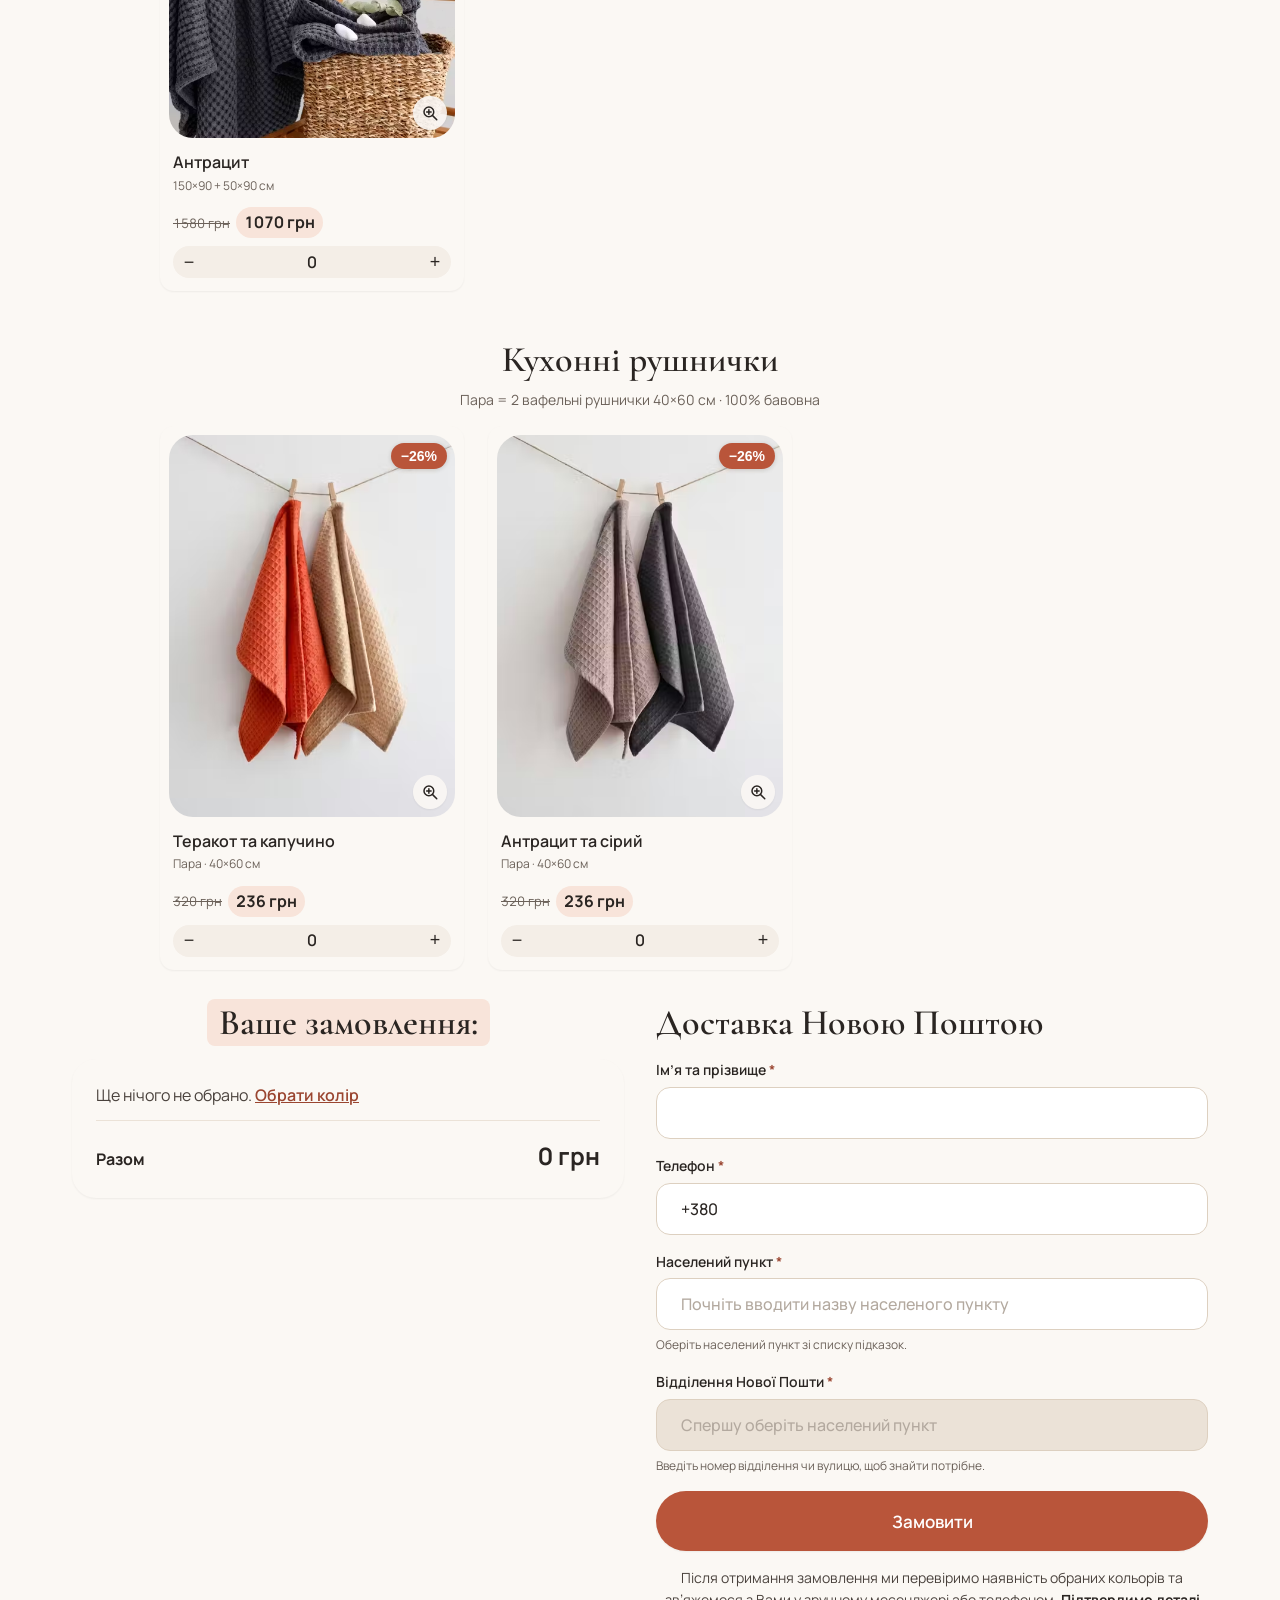
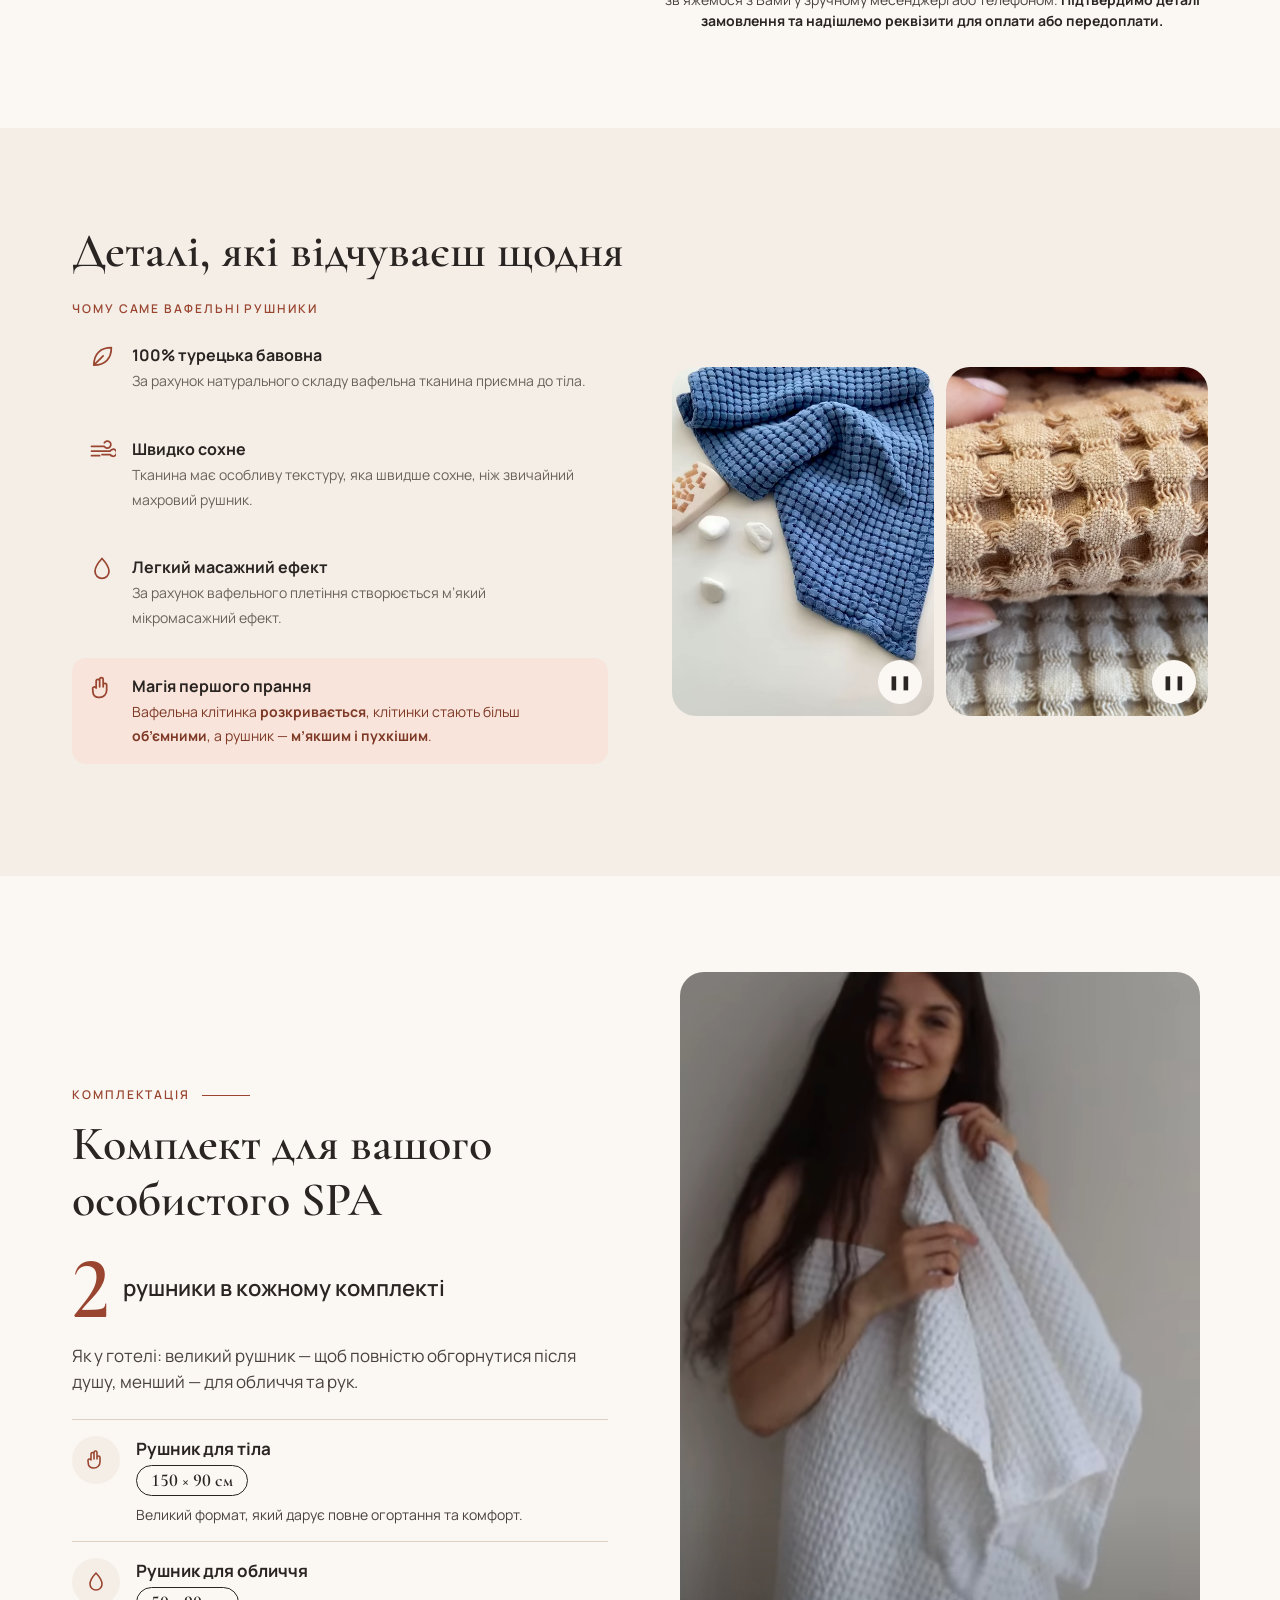
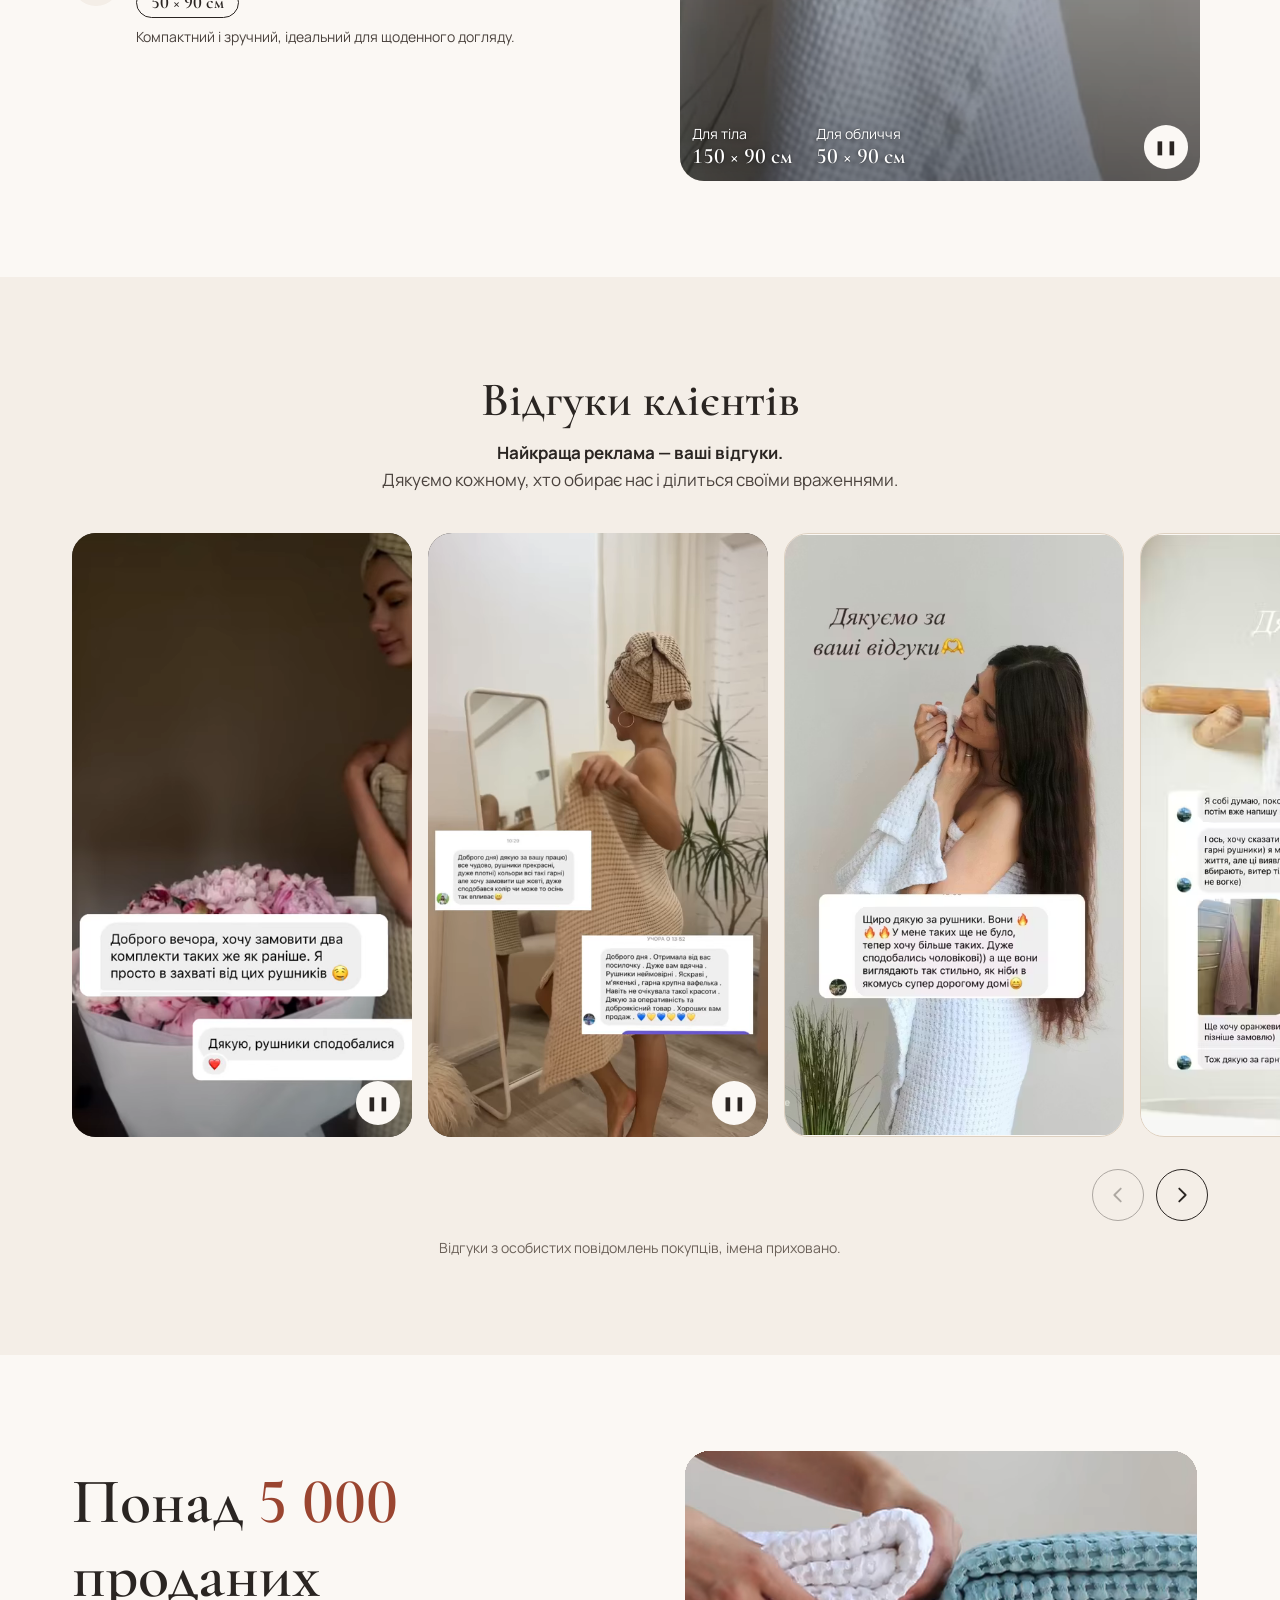
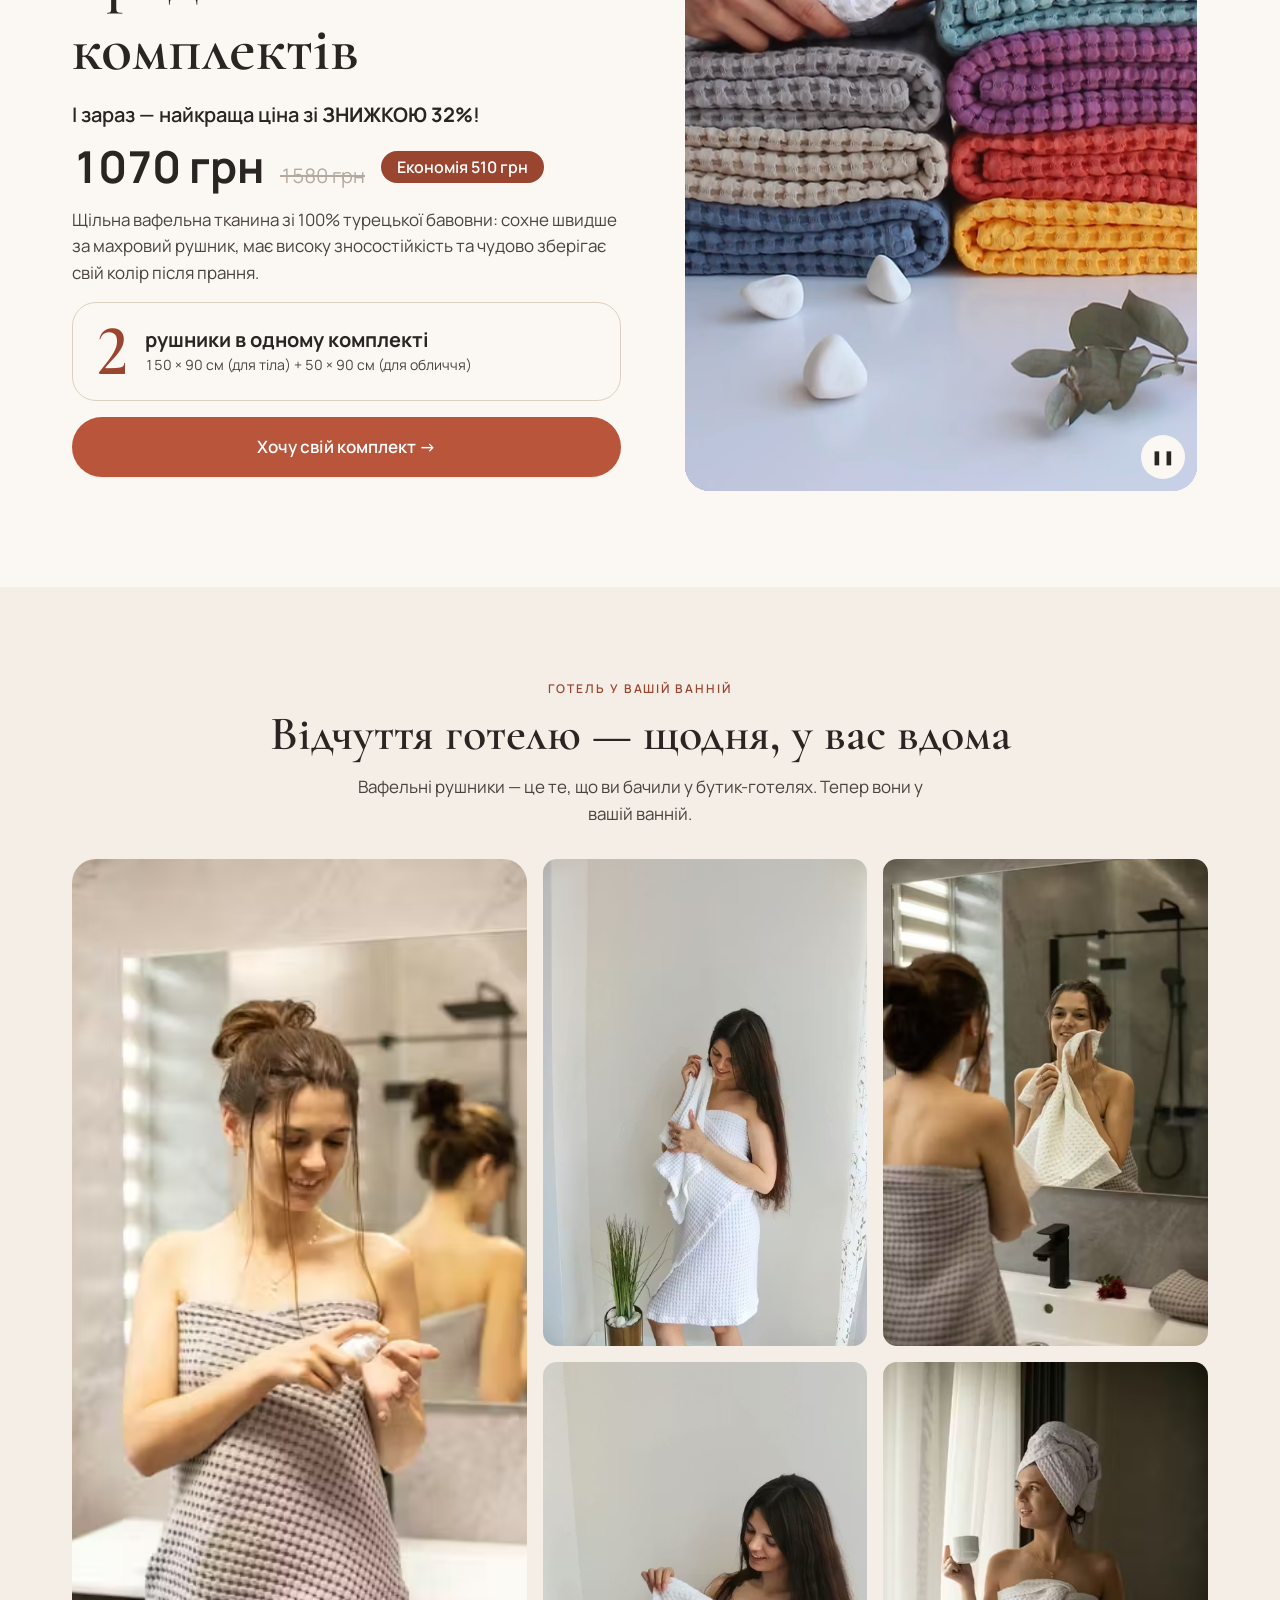
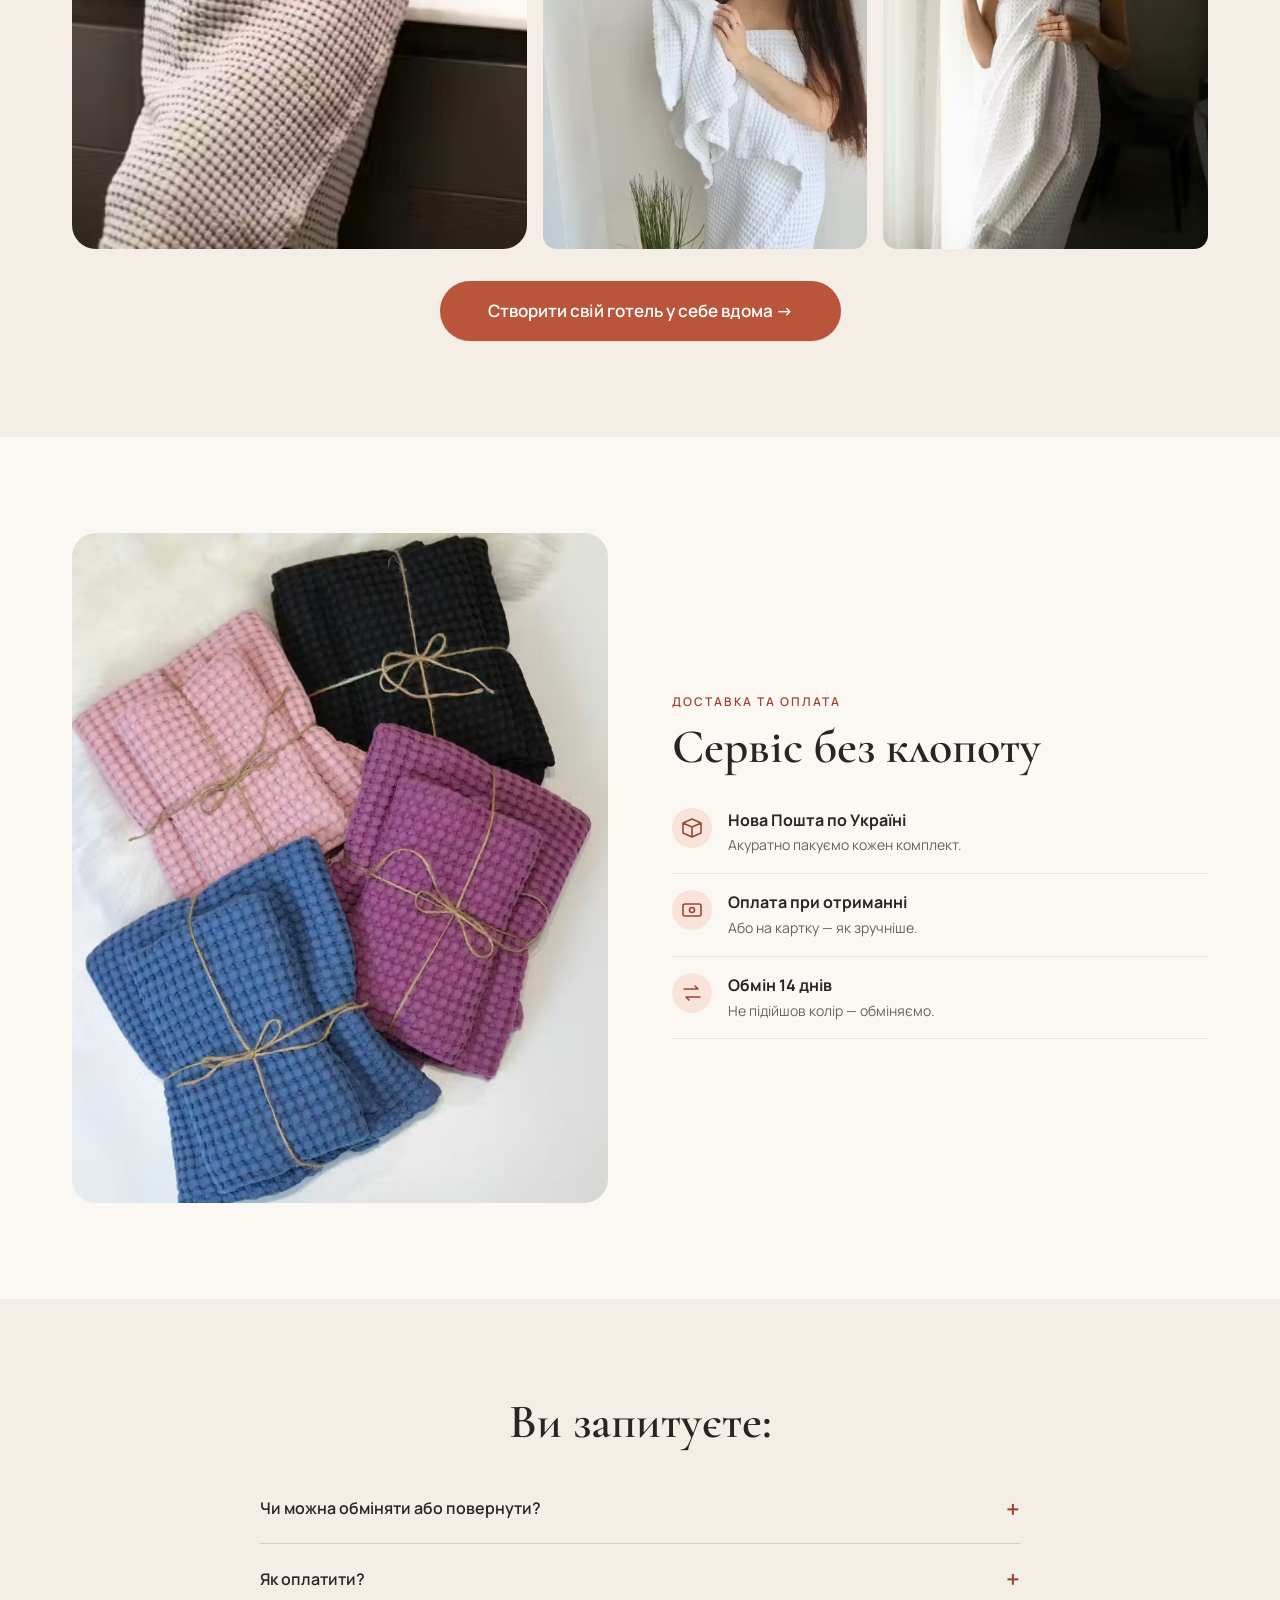
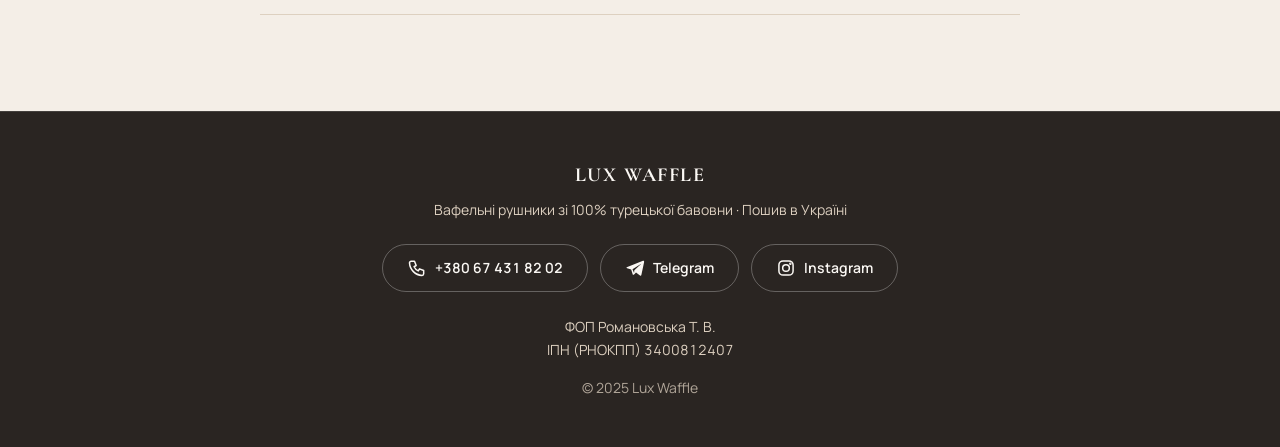
==== commit 59cab776: "Catalogue: add kitchen towel pairs (40x60, 236 UAH, -26%) with per-item prices Two kitchen pairs (Te" ====
--- a/index.html
+++ b/index.html
@@ -25,9 +25,9 @@
 <meta name="twitter:image" content="https://luxwaffle.in.ua/assets/og.jpg">
 <link rel="icon" href="data:image/svg+xml,%3Csvg xmlns='http://www.w3.org/2000/svg' viewBox='0 0 64 64'%3E%3Crect width='64' height='64' rx='14' fill='%23B9553A'/%3E%3Ctext x='32' y='43' font-size='30' font-family='Georgia,serif' font-weight='700' text-anchor='middle' fill='%23fff'%3ELW%3C/text%3E%3C/svg%3E">
 <link rel="preload" as="image" href="assets/vid/hero.jpg">
-<link rel="stylesheet" href="css/tokens.css?v=b21fe0d6">
-<link rel="stylesheet" href="css/components.css?v=b21fe0d6">
-<link rel="stylesheet" href="css/landing.css?v=b21fe0d6">
+<link rel="stylesheet" href="css/tokens.css?v=061b2615">
+<link rel="stylesheet" href="css/components.css?v=061b2615">
+<link rel="stylesheet" href="css/landing.css?v=061b2615">
 <script type="application/ld+json">{"@context":"https://schema.org","@type":"Product","name":"Комплект вафельних рушників Lux Waffle (2 шт: 150×90 і 50×90 см)","description":"100% турецька бавовна, пошив в Україні. Щільність 340 г/м².","image":"https://luxwaffle.in.ua/assets/og.jpg","url":"https://luxwaffle.in.ua/","brand":{"@type":"Brand","name":"Lux Waffle"},"offers":{"@type":"Offer","price":"1070","priceCurrency":"UAH"}}</script>
 </head>
 <body>
@@ -72,7 +72,7 @@
     <p class="t-eyebrow center" style="margin:0">Кольори в наявності</p>
     <h2 class="t-h1 center" id="h-order" style="margin:var(--sp-3) 0">Оберіть улюблені кольори</h2>
     <p class="t-small center" style="margin:0 0 var(--sp-6)">Один комплект = 2 рушники. Можна взяти кілька кольорів.</p>
-    <div class="swatch-grid" id="swatches"><div class="swatch" data-i="0"><button type="button" class="swatch__img media" data-full="assets/img/c-white-1600" data-fw="1600" data-fh="2400" aria-label="Збільшити фото: Білий"><picture><source type="image/avif" srcset="assets/img/c-white-480.avif 480w, assets/img/c-white-768.avif 768w, assets/img/c-white-1600.avif 1600w" sizes="(min-width:768px) 300px, 46vw"><source type="image/webp" srcset="assets/img/c-white-480.webp 480w, assets/img/c-white-768.webp 768w, assets/img/c-white-1600.webp 1600w" sizes="(min-width:768px) 300px, 46vw"><img class="" src="assets/img/c-white-768.jpg" srcset="assets/img/c-white-480.jpg 480w, assets/img/c-white-768.jpg 768w, assets/img/c-white-1600.jpg 1600w" sizes="(min-width:768px) 300px, 46vw" width="1600" height="2400" alt="Вафельні рушники, колір білий" loading="lazy" decoding="async"></picture><span class="swatch__badge" aria-hidden="true">−32%</span><span class="swatch__zoom" aria-hidden="true"><svg class="stroke" viewBox="0 0 24 24" aria-hidden="true"><circle cx="10.5" cy="10.5" r="6.5"/><path d="M15.5 15.5L21 21M10.5 7.5v6M7.5 10.5h6"/></svg></span></button><p class="swatch__name">Білий</p><p class="swatch__meta">150×90 + 50×90 см</p><div class="swatch__row"><div class="swatch__prices"><span class="swatch__old"><span class="visually-hidden">Знижка 32%. Замість </span>1580 грн</span><span class="swatch__price">1070 грн</span></div><div class="qty" role="group" aria-label="Кількість комплектів, Білий"><button type="button" data-d="-1" aria-label="Менше">−</button><output>0</output><button type="button" data-d="1" aria-label="Більше">+</button></div></div></div><div class="swatch" data-i="1"><button type="button" class="swatch__img media" data-full="assets/img/c-grey-1290" data-fw="1290" data-fh="1583" aria-label="Збільшити фото: Сірий"><picture><source type="image/avif" srcset="assets/img/c-grey-480.avif 480w, assets/img/c-grey-768.avif 768w, assets/img/c-grey-1290.avif 1290w" sizes="(min-width:768px) 300px, 46vw"><source type="image/webp" srcset="assets/img/c-grey-480.webp 480w, assets/img/c-grey-768.webp 768w, assets/img/c-grey-1290.webp 1290w" sizes="(min-width:768px) 300px, 46vw"><img class="" src="assets/img/c-grey-768.jpg" srcset="assets/img/c-grey-480.jpg 480w, assets/img/c-grey-768.jpg 768w, assets/img/c-grey-1290.jpg 1290w" sizes="(min-width:768px) 300px, 46vw" width="1290" height="1583" alt="Вафельні рушники, колір сірий" loading="lazy" decoding="async"></picture><span class="swatch__badge" aria-hidden="true">−32%</span><span class="swatch__zoom" aria-hidden="true"><svg class="stroke" viewBox="0 0 24 24" aria-hidden="true"><circle cx="10.5" cy="10.5" r="6.5"/><path d="M15.5 15.5L21 21M10.5 7.5v6M7.5 10.5h6"/></svg></span></button><p class="swatch__name">Сірий</p><p class="swatch__meta">150×90 + 50×90 см</p><div class="swatch__row"><div class="swatch__prices"><span class="swatch__old"><span class="visually-hidden">Знижка 32%. Замість </span>1580 грн</span><span class="swatch__price">1070 грн</span></div><div class="qty" role="group" aria-label="Кількість комплектів, Сірий"><button type="button" data-d="-1" aria-label="Менше">−</button><output>0</output><button type="button" data-d="1" aria-label="Більше">+</button></div></div></div><div class="swatch" data-i="2"><button type="button" class="swatch__img media" data-full="assets/img/c-cappuccino-1600" data-fw="1600" data-fh="2400" aria-label="Збільшити фото: Капучино"><picture><source type="image/avif" srcset="assets/img/c-cappuccino-480.avif 480w, assets/img/c-cappuccino-768.avif 768w, assets/img/c-cappuccino-1600.avif 1600w" sizes="(min-width:768px) 300px, 46vw"><source type="image/webp" srcset="assets/img/c-cappuccino-480.webp 480w, assets/img/c-cappuccino-768.webp 768w, assets/img/c-cappuccino-1600.webp 1600w" sizes="(min-width:768px) 300px, 46vw"><img class="" src="assets/img/c-cappuccino-768.jpg" srcset="assets/img/c-cappuccino-480.jpg 480w, assets/img/c-cappuccino-768.jpg 768w, assets/img/c-cappuccino-1600.jpg 1600w" sizes="(min-width:768px) 300px, 46vw" width="1600" height="2400" alt="Вафельні рушники, колір капучино" loading="lazy" decoding="async"></picture><span class="swatch__badge" aria-hidden="true">−32%</span><span class="swatch__zoom" aria-hidden="true"><svg class="stroke" viewBox="0 0 24 24" aria-hidden="true"><circle cx="10.5" cy="10.5" r="6.5"/><path d="M15.5 15.5L21 21M10.5 7.5v6M7.5 10.5h6"/></svg></span></button><p class="swatch__name">Капучино</p><p class="swatch__meta">150×90 + 50×90 см</p><div class="swatch__row"><div class="swatch__prices"><span class="swatch__old"><span class="visually-hidden">Знижка 32%. Замість </span>1580 грн</span><span class="swatch__price">1070 грн</span></div><div class="qty" role="group" aria-label="Кількість комплектів, Капучино"><button type="button" data-d="-1" aria-label="Менше">−</button><output>0</output><button type="button" data-d="1" aria-label="Більше">+</button></div></div></div><div class="swatch" data-i="3"><button type="button" class="swatch__img media" data-full="assets/img/c-terracotta-1600" data-fw="1600" data-fh="2002" aria-label="Збільшити фото: Теракот"><picture><source type="image/avif" srcset="assets/img/c-terracotta-480.avif 480w, assets/img/c-terracotta-768.avif 768w, assets/img/c-terracotta-1600.avif 1600w" sizes="(min-width:768px) 300px, 46vw"><source type="image/webp" srcset="assets/img/c-terracotta-480.webp 480w, assets/img/c-terracotta-768.webp 768w, assets/img/c-terracotta-1600.webp 1600w" sizes="(min-width:768px) 300px, 46vw"><img class="" src="assets/img/c-terracotta-768.jpg" srcset="assets/img/c-terracotta-480.jpg 480w, assets/img/c-terracotta-768.jpg 768w, assets/img/c-terracotta-1600.jpg 1600w" sizes="(min-width:768px) 300px, 46vw" width="1600" height="2002" alt="Вафельні рушники, колір теракот" loading="lazy" decoding="async"></picture><span class="swatch__badge" aria-hidden="true">−32%</span><span class="swatch__zoom" aria-hidden="true"><svg class="stroke" viewBox="0 0 24 24" aria-hidden="true"><circle cx="10.5" cy="10.5" r="6.5"/><path d="M15.5 15.5L21 21M10.5 7.5v6M7.5 10.5h6"/></svg></span></button><p class="swatch__name">Теракот</p><p class="swatch__meta">150×90 + 50×90 см</p><div class="swatch__row"><div class="swatch__prices"><span class="swatch__old"><span class="visually-hidden">Знижка 32%. Замість </span>1580 грн</span><span class="swatch__price">1070 грн</span></div><div class="qty" role="group" aria-label="Кількість комплектів, Теракот"><button type="button" data-d="-1" aria-label="Менше">−</button><output>0</output><button type="button" data-d="1" aria-label="Більше">+</button></div></div></div><div class="swatch" data-i="4"><button type="button" class="swatch__img media" data-full="assets/img/c-black-1600" data-fw="1600" data-fh="2400" aria-label="Збільшити фото: Чорний"><picture><source type="image/avif" srcset="assets/img/c-black-480.avif 480w, assets/img/c-black-768.avif 768w, assets/img/c-black-1600.avif 1600w" sizes="(min-width:768px) 300px, 46vw"><source type="image/webp" srcset="assets/img/c-black-480.webp 480w, assets/img/c-black-768.webp 768w, assets/img/c-black-1600.webp 1600w" sizes="(min-width:768px) 300px, 46vw"><img class="" src="assets/img/c-black-768.jpg" srcset="assets/img/c-black-480.jpg 480w, assets/img/c-black-768.jpg 768w, assets/img/c-black-1600.jpg 1600w" sizes="(min-width:768px) 300px, 46vw" width="1600" height="2400" alt="Вафельні рушники, колір чорний" loading="lazy" decoding="async"></picture><span class="swatch__badge" aria-hidden="true">−32%</span><span class="swatch__zoom" aria-hidden="true"><svg class="stroke" viewBox="0 0 24 24" aria-hidden="true"><circle cx="10.5" cy="10.5" r="6.5"/><path d="M15.5 15.5L21 21M10.5 7.5v6M7.5 10.5h6"/></svg></span></button><p class="swatch__name">Чорний</p><p class="swatch__meta">150×90 + 50×90 см</p><div class="swatch__row"><div class="swatch__prices"><span class="swatch__old"><span class="visually-hidden">Знижка 32%. Замість </span>1580 грн</span><span class="swatch__price">1070 грн</span></div><div class="qty" role="group" aria-label="Кількість комплектів, Чорний"><button type="button" data-d="-1" aria-label="Менше">−</button><output>0</output><button type="button" data-d="1" aria-label="Більше">+</button></div></div></div><div class="swatch" data-i="5"><button type="button" class="swatch__img media" data-full="assets/img/c-lavender-1600" data-fw="1600" data-fh="2400" aria-label="Збільшити фото: Лаванда"><picture><source type="image/avif" srcset="assets/img/c-lavender-480.avif 480w, assets/img/c-lavender-768.avif 768w, assets/img/c-lavender-1600.avif 1600w" sizes="(min-width:768px) 300px, 46vw"><source type="image/webp" srcset="assets/img/c-lavender-480.webp 480w, assets/img/c-lavender-768.webp 768w, assets/img/c-lavender-1600.webp 1600w" sizes="(min-width:768px) 300px, 46vw"><img class="" src="assets/img/c-lavender-768.jpg" srcset="assets/img/c-lavender-480.jpg 480w, assets/img/c-lavender-768.jpg 768w, assets/img/c-lavender-1600.jpg 1600w" sizes="(min-width:768px) 300px, 46vw" width="1600" height="2400" alt="Вафельні рушники, колір лаванда" loading="lazy" decoding="async"></picture><span class="swatch__badge" aria-hidden="true">−32%</span><span class="swatch__zoom" aria-hidden="true"><svg class="stroke" viewBox="0 0 24 24" aria-hidden="true"><circle cx="10.5" cy="10.5" r="6.5"/><path d="M15.5 15.5L21 21M10.5 7.5v6M7.5 10.5h6"/></svg></span></button><p class="swatch__name">Лаванда</p><p class="swatch__meta">150×90 + 50×90 см</p><div class="swatch__row"><div class="swatch__prices"><span class="swatch__old"><span class="visually-hidden">Знижка 32%. Замість </span>1580 грн</span><span class="swatch__price">1070 грн</span></div><div class="qty" role="group" aria-label="Кількість комплектів, Лаванда"><button type="button" data-d="-1" aria-label="Менше">−</button><output>0</output><button type="button" data-d="1" aria-label="Більше">+</button></div></div></div><div class="swatch" data-i="6"><button type="button" class="swatch__img media" data-full="assets/img/c-lilac-1524" data-fw="1524" data-fh="2000" aria-label="Збільшити фото: Бузок"><picture><source type="image/avif" srcset="assets/img/c-lilac-480.avif 480w, assets/img/c-lilac-768.avif 768w, assets/img/c-lilac-1524.avif 1524w" sizes="(min-width:768px) 300px, 46vw"><source type="image/webp" srcset="assets/img/c-lilac-480.webp 480w, assets/img/c-lilac-768.webp 768w, assets/img/c-lilac-1524.webp 1524w" sizes="(min-width:768px) 300px, 46vw"><img class="" src="assets/img/c-lilac-768.jpg" srcset="assets/img/c-lilac-480.jpg 480w, assets/img/c-lilac-768.jpg 768w, assets/img/c-lilac-1524.jpg 1524w" sizes="(min-width:768px) 300px, 46vw" width="1524" height="2000" alt="Вафельні рушники, колір бузок" loading="lazy" decoding="async"></picture><span class="swatch__badge" aria-hidden="true">−32%</span><span class="swatch__zoom" aria-hidden="true"><svg class="stroke" viewBox="0 0 24 24" aria-hidden="true"><circle cx="10.5" cy="10.5" r="6.5"/><path d="M15.5 15.5L21 21M10.5 7.5v6M7.5 10.5h6"/></svg></span></button><p class="swatch__name">Бузок</p><p class="swatch__meta">150×90 + 50×90 см</p><div class="swatch__row"><div class="swatch__prices"><span class="swatch__old"><span class="visually-hidden">Знижка 32%. Замість </span>1580 грн</span><span class="swatch__price">1070 грн</span></div><div class="qty" role="group" aria-label="Кількість комплектів, Бузок"><button type="button" data-d="-1" aria-label="Менше">−</button><output>0</output><button type="button" data-d="1" aria-label="Більше">+</button></div></div></div><div class="swatch" data-i="7"><button type="button" class="swatch__img media" data-full="assets/img/c-lemon-1600" data-fw="1600" data-fh="2400" aria-label="Збільшити фото: Лимонний"><picture><source type="image/avif" srcset="assets/img/c-lemon-480.avif 480w, assets/img/c-lemon-768.avif 768w, assets/img/c-lemon-1600.avif 1600w" sizes="(min-width:768px) 300px, 46vw"><source type="image/webp" srcset="assets/img/c-lemon-480.webp 480w, assets/img/c-lemon-768.webp 768w, assets/img/c-lemon-1600.webp 1600w" sizes="(min-width:768px) 300px, 46vw"><img class="" src="assets/img/c-lemon-768.jpg" srcset="assets/img/c-lemon-480.jpg 480w, assets/img/c-lemon-768.jpg 768w, assets/img/c-lemon-1600.jpg 1600w" sizes="(min-width:768px) 300px, 46vw" width="1600" height="2400" alt="Вафельні рушники, колір лимонний" loading="lazy" decoding="async"></picture><span class="swatch__badge" aria-hidden="true">−32%</span><span class="swatch__zoom" aria-hidden="true"><svg class="stroke" viewBox="0 0 24 24" aria-hidden="true"><circle cx="10.5" cy="10.5" r="6.5"/><path d="M15.5 15.5L21 21M10.5 7.5v6M7.5 10.5h6"/></svg></span></button><p class="swatch__name">Лимонний</p><p class="swatch__meta">150×90 + 50×90 см</p><div class="swatch__row"><div class="swatch__prices"><span class="swatch__old"><span class="visually-hidden">Знижка 32%. Замість </span>1580 грн</span><span class="swatch__price">1070 грн</span></div><div class="qty" role="group" aria-label="Кількість комплектів, Лимонний"><button type="button" data-d="-1" aria-label="Менше">−</button><output>0</output><button type="button" data-d="1" aria-label="Більше">+</button></div></div></div><div class="swatch" data-i="8"><button type="button" class="swatch__img media" data-full="assets/img/c-wave-1598" data-fw="1598" data-fh="2000" aria-label="Збільшити фото: Морська хвиля"><picture><source type="image/avif" srcset="assets/img/c-wave-480.avif 480w, assets/img/c-wave-768.avif 768w, assets/img/c-wave-1598.avif 1598w" sizes="(min-width:768px) 300px, 46vw"><source type="image/webp" srcset="assets/img/c-wave-480.webp 480w, assets/img/c-wave-768.webp 768w, assets/img/c-wave-1598.webp 1598w" sizes="(min-width:768px) 300px, 46vw"><img class="" src="assets/img/c-wave-768.jpg" srcset="assets/img/c-wave-480.jpg 480w, assets/img/c-wave-768.jpg 768w, assets/img/c-wave-1598.jpg 1598w" sizes="(min-width:768px) 300px, 46vw" width="1598" height="2000" alt="Вафельні рушники, колір морська хвиля" loading="lazy" decoding="async"></picture><span class="swatch__badge" aria-hidden="true">−32%</span><span class="swatch__zoom" aria-hidden="true"><svg class="stroke" viewBox="0 0 24 24" aria-hidden="true"><circle cx="10.5" cy="10.5" r="6.5"/><path d="M15.5 15.5L21 21M10.5 7.5v6M7.5 10.5h6"/></svg></span></button><p class="swatch__name">Морська хвиля</p><p class="swatch__meta">150×90 + 50×90 см</p><div class="swatch__row"><div class="swatch__prices"><span class="swatch__old"><span class="visually-hidden">Знижка 32%. Замість </span>1580 грн</span><span class="swatch__price">1070 грн</span></div><div class="qty" role="group" aria-label="Кількість комплектів, Морська хвиля"><button type="button" data-d="-1" aria-label="Менше">−</button><output>0</output><button type="button" data-d="1" aria-label="Більше">+</button></div></div></div><div class="swatch" data-i="9"><button type="button" class="swatch__img media" data-full="assets/img/c-anthracite-1024" data-fw="1024" data-fh="1536" aria-label="Збільшити фото: Антрацит"><picture><source type="image/avif" srcset="assets/img/c-anthracite-480.avif 480w, assets/img/c-anthracite-768.avif 768w, assets/img/c-anthracite-1024.avif 1024w" sizes="(min-width:768px) 300px, 46vw"><source type="image/webp" srcset="assets/img/c-anthracite-480.webp 480w, assets/img/c-anthracite-768.webp 768w, assets/img/c-anthracite-1024.webp 1024w" sizes="(min-width:768px) 300px, 46vw"><img class="" src="assets/img/c-anthracite-768.jpg" srcset="assets/img/c-anthracite-480.jpg 480w, assets/img/c-anthracite-768.jpg 768w, assets/img/c-anthracite-1024.jpg 1024w" sizes="(min-width:768px) 300px, 46vw" width="1024" height="1536" alt="Вафельні рушники, колір антрацит" loading="lazy" decoding="async"></picture><span class="swatch__badge" aria-hidden="true">−32%</span><span class="swatch__zoom" aria-hidden="true"><svg class="stroke" viewBox="0 0 24 24" aria-hidden="true"><circle cx="10.5" cy="10.5" r="6.5"/><path d="M15.5 15.5L21 21M10.5 7.5v6M7.5 10.5h6"/></svg></span></button><p class="swatch__name">Антрацит</p><p class="swatch__meta">150×90 + 50×90 см</p><div class="swatch__row"><div class="swatch__prices"><span class="swatch__old"><span class="visually-hidden">Знижка 32%. Замість </span>1580 грн</span><span class="swatch__price">1070 грн</span></div><div class="qty" role="group" aria-label="Кількість комплектів, Антрацит"><button type="button" data-d="-1" aria-label="Менше">−</button><output>0</output><button type="button" data-d="1" aria-label="Більше">+</button></div></div></div></div>
+    <div id="swatches"><div class="swatch-grid"><div class="swatch" data-i="0"><button type="button" class="swatch__img media" data-full="assets/img/c-white-1600" data-fw="1600" data-fh="2400" aria-label="Збільшити фото: Білий"><picture><source type="image/avif" srcset="assets/img/c-white-480.avif 480w, assets/img/c-white-768.avif 768w, assets/img/c-white-1600.avif 1600w" sizes="(min-width:768px) 300px, 46vw"><source type="image/webp" srcset="assets/img/c-white-480.webp 480w, assets/img/c-white-768.webp 768w, assets/img/c-white-1600.webp 1600w" sizes="(min-width:768px) 300px, 46vw"><img class="" src="assets/img/c-white-768.jpg" srcset="assets/img/c-white-480.jpg 480w, assets/img/c-white-768.jpg 768w, assets/img/c-white-1600.jpg 1600w" sizes="(min-width:768px) 300px, 46vw" width="1600" height="2400" alt="Вафельні рушники, колір білий" loading="lazy" decoding="async"></picture><span class="swatch__badge" aria-hidden="true">−32%</span><span class="swatch__zoom" aria-hidden="true"><svg class="stroke" viewBox="0 0 24 24" aria-hidden="true"><circle cx="10.5" cy="10.5" r="6.5"/><path d="M15.5 15.5L21 21M10.5 7.5v6M7.5 10.5h6"/></svg></span></button><p class="swatch__name">Білий</p><p class="swatch__meta">150×90 + 50×90 см</p><div class="swatch__row"><div class="swatch__prices"><span class="swatch__old"><span class="visually-hidden">Знижка 32%. Замість </span>1580 грн</span><span class="swatch__price">1070 грн</span></div><div class="qty" role="group" aria-label="Кількість, Білий"><button type="button" data-d="-1" aria-label="Менше">−</button><output>0</output><button type="button" data-d="1" aria-label="Більше">+</button></div></div></div><div class="swatch" data-i="1"><button type="button" class="swatch__img media" data-full="assets/img/c-grey-1290" data-fw="1290" data-fh="1583" aria-label="Збільшити фото: Сірий"><picture><source type="image/avif" srcset="assets/img/c-grey-480.avif 480w, assets/img/c-grey-768.avif 768w, assets/img/c-grey-1290.avif 1290w" sizes="(min-width:768px) 300px, 46vw"><source type="image/webp" srcset="assets/img/c-grey-480.webp 480w, assets/img/c-grey-768.webp 768w, assets/img/c-grey-1290.webp 1290w" sizes="(min-width:768px) 300px, 46vw"><img class="" src="assets/img/c-grey-768.jpg" srcset="assets/img/c-grey-480.jpg 480w, assets/img/c-grey-768.jpg 768w, assets/img/c-grey-1290.jpg 1290w" sizes="(min-width:768px) 300px, 46vw" width="1290" height="1583" alt="Вафельні рушники, колір сірий" loading="lazy" decoding="async"></picture><span class="swatch__badge" aria-hidden="true">−32%</span><span class="swatch__zoom" aria-hidden="true"><svg class="stroke" viewBox="0 0 24 24" aria-hidden="true"><circle cx="10.5" cy="10.5" r="6.5"/><path d="M15.5 15.5L21 21M10.5 7.5v6M7.5 10.5h6"/></svg></span></button><p class="swatch__name">Сірий</p><p class="swatch__meta">150×90 + 50×90 см</p><div class="swatch__row"><div class="swatch__prices"><span class="swatch__old"><span class="visually-hidden">Знижка 32%. Замість </span>1580 грн</span><span class="swatch__price">1070 грн</span></div><div class="qty" role="group" aria-label="Кількість, Сірий"><button type="button" data-d="-1" aria-label="Менше">−</button><output>0</output><button type="button" data-d="1" aria-label="Більше">+</button></div></div></div><div class="swatch" data-i="2"><button type="button" class="swatch__img media" data-full="assets/img/c-cappuccino-1600" data-fw="1600" data-fh="2400" aria-label="Збільшити фото: Капучино"><picture><source type="image/avif" srcset="assets/img/c-cappuccino-480.avif 480w, assets/img/c-cappuccino-768.avif 768w, assets/img/c-cappuccino-1600.avif 1600w" sizes="(min-width:768px) 300px, 46vw"><source type="image/webp" srcset="assets/img/c-cappuccino-480.webp 480w, assets/img/c-cappuccino-768.webp 768w, assets/img/c-cappuccino-1600.webp 1600w" sizes="(min-width:768px) 300px, 46vw"><img class="" src="assets/img/c-cappuccino-768.jpg" srcset="assets/img/c-cappuccino-480.jpg 480w, assets/img/c-cappuccino-768.jpg 768w, assets/img/c-cappuccino-1600.jpg 1600w" sizes="(min-width:768px) 300px, 46vw" width="1600" height="2400" alt="Вафельні рушники, колір капучино" loading="lazy" decoding="async"></picture><span class="swatch__badge" aria-hidden="true">−32%</span><span class="swatch__zoom" aria-hidden="true"><svg class="stroke" viewBox="0 0 24 24" aria-hidden="true"><circle cx="10.5" cy="10.5" r="6.5"/><path d="M15.5 15.5L21 21M10.5 7.5v6M7.5 10.5h6"/></svg></span></button><p class="swatch__name">Капучино</p><p class="swatch__meta">150×90 + 50×90 см</p><div class="swatch__row"><div class="swatch__prices"><span class="swatch__old"><span class="visually-hidden">Знижка 32%. Замість </span>1580 грн</span><span class="swatch__price">1070 грн</span></div><div class="qty" role="group" aria-label="Кількість, Капучино"><button type="button" data-d="-1" aria-label="Менше">−</button><output>0</output><button type="button" data-d="1" aria-label="Більше">+</button></div></div></div><div class="swatch" data-i="3"><button type="button" class="swatch__img media" data-full="assets/img/c-terracotta-1600" data-fw="1600" data-fh="2002" aria-label="Збільшити фото: Теракот"><picture><source type="image/avif" srcset="assets/img/c-terracotta-480.avif 480w, assets/img/c-terracotta-768.avif 768w, assets/img/c-terracotta-1600.avif 1600w" sizes="(min-width:768px) 300px, 46vw"><source type="image/webp" srcset="assets/img/c-terracotta-480.webp 480w, assets/img/c-terracotta-768.webp 768w, assets/img/c-terracotta-1600.webp 1600w" sizes="(min-width:768px) 300px, 46vw"><img class="" src="assets/img/c-terracotta-768.jpg" srcset="assets/img/c-terracotta-480.jpg 480w, assets/img/c-terracotta-768.jpg 768w, assets/img/c-terracotta-1600.jpg 1600w" sizes="(min-width:768px) 300px, 46vw" width="1600" height="2002" alt="Вафельні рушники, колір теракот" loading="lazy" decoding="async"></picture><span class="swatch__badge" aria-hidden="true">−32%</span><span class="swatch__zoom" aria-hidden="true"><svg class="stroke" viewBox="0 0 24 24" aria-hidden="true"><circle cx="10.5" cy="10.5" r="6.5"/><path d="M15.5 15.5L21 21M10.5 7.5v6M7.5 10.5h6"/></svg></span></button><p class="swatch__name">Теракот</p><p class="swatch__meta">150×90 + 50×90 см</p><div class="swatch__row"><div class="swatch__prices"><span class="swatch__old"><span class="visually-hidden">Знижка 32%. Замість </span>1580 грн</span><span class="swatch__price">1070 грн</span></div><div class="qty" role="group" aria-label="Кількість, Теракот"><button type="button" data-d="-1" aria-label="Менше">−</button><output>0</output><button type="button" data-d="1" aria-label="Більше">+</button></div></div></div><div class="swatch" data-i="4"><button type="button" class="swatch__img media" data-full="assets/img/c-black-1600" data-fw="1600" data-fh="2400" aria-label="Збільшити фото: Чорний"><picture><source type="image/avif" srcset="assets/img/c-black-480.avif 480w, assets/img/c-black-768.avif 768w, assets/img/c-black-1600.avif 1600w" sizes="(min-width:768px) 300px, 46vw"><source type="image/webp" srcset="assets/img/c-black-480.webp 480w, assets/img/c-black-768.webp 768w, assets/img/c-black-1600.webp 1600w" sizes="(min-width:768px) 300px, 46vw"><img class="" src="assets/img/c-black-768.jpg" srcset="assets/img/c-black-480.jpg 480w, assets/img/c-black-768.jpg 768w, assets/img/c-black-1600.jpg 1600w" sizes="(min-width:768px) 300px, 46vw" width="1600" height="2400" alt="Вафельні рушники, колір чорний" loading="lazy" decoding="async"></picture><span class="swatch__badge" aria-hidden="true">−32%</span><span class="swatch__zoom" aria-hidden="true"><svg class="stroke" viewBox="0 0 24 24" aria-hidden="true"><circle cx="10.5" cy="10.5" r="6.5"/><path d="M15.5 15.5L21 21M10.5 7.5v6M7.5 10.5h6"/></svg></span></button><p class="swatch__name">Чорний</p><p class="swatch__meta">150×90 + 50×90 см</p><div class="swatch__row"><div class="swatch__prices"><span class="swatch__old"><span class="visually-hidden">Знижка 32%. Замість </span>1580 грн</span><span class="swatch__price">1070 грн</span></div><div class="qty" role="group" aria-label="Кількість, Чорний"><button type="button" data-d="-1" aria-label="Менше">−</button><output>0</output><button type="button" data-d="1" aria-label="Більше">+</button></div></div></div><div class="swatch" data-i="5"><button type="button" class="swatch__img media" data-full="assets/img/c-lavender-1600" data-fw="1600" data-fh="2400" aria-label="Збільшити фото: Лаванда"><picture><source type="image/avif" srcset="assets/img/c-lavender-480.avif 480w, assets/img/c-lavender-768.avif 768w, assets/img/c-lavender-1600.avif 1600w" sizes="(min-width:768px) 300px, 46vw"><source type="image/webp" srcset="assets/img/c-lavender-480.webp 480w, assets/img/c-lavender-768.webp 768w, assets/img/c-lavender-1600.webp 1600w" sizes="(min-width:768px) 300px, 46vw"><img class="" src="assets/img/c-lavender-768.jpg" srcset="assets/img/c-lavender-480.jpg 480w, assets/img/c-lavender-768.jpg 768w, assets/img/c-lavender-1600.jpg 1600w" sizes="(min-width:768px) 300px, 46vw" width="1600" height="2400" alt="Вафельні рушники, колір лаванда" loading="lazy" decoding="async"></picture><span class="swatch__badge" aria-hidden="true">−32%</span><span class="swatch__zoom" aria-hidden="true"><svg class="stroke" viewBox="0 0 24 24" aria-hidden="true"><circle cx="10.5" cy="10.5" r="6.5"/><path d="M15.5 15.5L21 21M10.5 7.5v6M7.5 10.5h6"/></svg></span></button><p class="swatch__name">Лаванда</p><p class="swatch__meta">150×90 + 50×90 см</p><div class="swatch__row"><div class="swatch__prices"><span class="swatch__old"><span class="visually-hidden">Знижка 32%. Замість </span>1580 грн</span><span class="swatch__price">1070 грн</span></div><div class="qty" role="group" aria-label="Кількість, Лаванда"><button type="button" data-d="-1" aria-label="Менше">−</button><output>0</output><button type="button" data-d="1" aria-label="Більше">+</button></div></div></div><div class="swatch" data-i="6"><button type="button" class="swatch__img media" data-full="assets/img/c-lilac-1524" data-fw="1524" data-fh="2000" aria-label="Збільшити фото: Бузок"><picture><source type="image/avif" srcset="assets/img/c-lilac-480.avif 480w, assets/img/c-lilac-768.avif 768w, assets/img/c-lilac-1524.avif 1524w" sizes="(min-width:768px) 300px, 46vw"><source type="image/webp" srcset="assets/img/c-lilac-480.webp 480w, assets/img/c-lilac-768.webp 768w, assets/img/c-lilac-1524.webp 1524w" sizes="(min-width:768px) 300px, 46vw"><img class="" src="assets/img/c-lilac-768.jpg" srcset="assets/img/c-lilac-480.jpg 480w, assets/img/c-lilac-768.jpg 768w, assets/img/c-lilac-1524.jpg 1524w" sizes="(min-width:768px) 300px, 46vw" width="1524" height="2000" alt="Вафельні рушники, колір бузок" loading="lazy" decoding="async"></picture><span class="swatch__badge" aria-hidden="true">−32%</span><span class="swatch__zoom" aria-hidden="true"><svg class="stroke" viewBox="0 0 24 24" aria-hidden="true"><circle cx="10.5" cy="10.5" r="6.5"/><path d="M15.5 15.5L21 21M10.5 7.5v6M7.5 10.5h6"/></svg></span></button><p class="swatch__name">Бузок</p><p class="swatch__meta">150×90 + 50×90 см</p><div class="swatch__row"><div class="swatch__prices"><span class="swatch__old"><span class="visually-hidden">Знижка 32%. Замість </span>1580 грн</span><span class="swatch__price">1070 грн</span></div><div class="qty" role="group" aria-label="Кількість, Бузок"><button type="button" data-d="-1" aria-label="Менше">−</button><output>0</output><button type="button" data-d="1" aria-label="Більше">+</button></div></div></div><div class="swatch" data-i="7"><button type="button" class="swatch__img media" data-full="assets/img/c-lemon-1600" data-fw="1600" data-fh="2400" aria-label="Збільшити фото: Лимонний"><picture><source type="image/avif" srcset="assets/img/c-lemon-480.avif 480w, assets/img/c-lemon-768.avif 768w, assets/img/c-lemon-1600.avif 1600w" sizes="(min-width:768px) 300px, 46vw"><source type="image/webp" srcset="assets/img/c-lemon-480.webp 480w, assets/img/c-lemon-768.webp 768w, assets/img/c-lemon-1600.webp 1600w" sizes="(min-width:768px) 300px, 46vw"><img class="" src="assets/img/c-lemon-768.jpg" srcset="assets/img/c-lemon-480.jpg 480w, assets/img/c-lemon-768.jpg 768w, assets/img/c-lemon-1600.jpg 1600w" sizes="(min-width:768px) 300px, 46vw" width="1600" height="2400" alt="Вафельні рушники, колір лимонний" loading="lazy" decoding="async"></picture><span class="swatch__badge" aria-hidden="true">−32%</span><span class="swatch__zoom" aria-hidden="true"><svg class="stroke" viewBox="0 0 24 24" aria-hidden="true"><circle cx="10.5" cy="10.5" r="6.5"/><path d="M15.5 15.5L21 21M10.5 7.5v6M7.5 10.5h6"/></svg></span></button><p class="swatch__name">Лимонний</p><p class="swatch__meta">150×90 + 50×90 см</p><div class="swatch__row"><div class="swatch__prices"><span class="swatch__old"><span class="visually-hidden">Знижка 32%. Замість </span>1580 грн</span><span class="swatch__price">1070 грн</span></div><div class="qty" role="group" aria-label="Кількість, Лимонний"><button type="button" data-d="-1" aria-label="Менше">−</button><output>0</output><button type="button" data-d="1" aria-label="Більше">+</button></div></div></div><div class="swatch" data-i="8"><button type="button" class="swatch__img media" data-full="assets/img/c-wave-1598" data-fw="1598" data-fh="2000" aria-label="Збільшити фото: Морська хвиля"><picture><source type="image/avif" srcset="assets/img/c-wave-480.avif 480w, assets/img/c-wave-768.avif 768w, assets/img/c-wave-1598.avif 1598w" sizes="(min-width:768px) 300px, 46vw"><source type="image/webp" srcset="assets/img/c-wave-480.webp 480w, assets/img/c-wave-768.webp 768w, assets/img/c-wave-1598.webp 1598w" sizes="(min-width:768px) 300px, 46vw"><img class="" src="assets/img/c-wave-768.jpg" srcset="assets/img/c-wave-480.jpg 480w, assets/img/c-wave-768.jpg 768w, assets/img/c-wave-1598.jpg 1598w" sizes="(min-width:768px) 300px, 46vw" width="1598" height="2000" alt="Вафельні рушники, колір морська хвиля" loading="lazy" decoding="async"></picture><span class="swatch__badge" aria-hidden="true">−32%</span><span class="swatch__zoom" aria-hidden="true"><svg class="stroke" viewBox="0 0 24 24" aria-hidden="true"><circle cx="10.5" cy="10.5" r="6.5"/><path d="M15.5 15.5L21 21M10.5 7.5v6M7.5 10.5h6"/></svg></span></button><p class="swatch__name">Морська хвиля</p><p class="swatch__meta">150×90 + 50×90 см</p><div class="swatch__row"><div class="swatch__prices"><span class="swatch__old"><span class="visually-hidden">Знижка 32%. Замість </span>1580 грн</span><span class="swatch__price">1070 грн</span></div><div class="qty" role="group" aria-label="Кількість, Морська хвиля"><button type="button" data-d="-1" aria-label="Менше">−</button><output>0</output><button type="button" data-d="1" aria-label="Більше">+</button></div></div></div><div class="swatch" data-i="9"><button type="button" class="swatch__img media" data-full="assets/img/c-anthracite-1024" data-fw="1024" data-fh="1536" aria-label="Збільшити фото: Антрацит"><picture><source type="image/avif" srcset="assets/img/c-anthracite-480.avif 480w, assets/img/c-anthracite-768.avif 768w, assets/img/c-anthracite-1024.avif 1024w" sizes="(min-width:768px) 300px, 46vw"><source type="image/webp" srcset="assets/img/c-anthracite-480.webp 480w, assets/img/c-anthracite-768.webp 768w, assets/img/c-anthracite-1024.webp 1024w" sizes="(min-width:768px) 300px, 46vw"><img class="" src="assets/img/c-anthracite-768.jpg" srcset="assets/img/c-anthracite-480.jpg 480w, assets/img/c-anthracite-768.jpg 768w, assets/img/c-anthracite-1024.jpg 1024w" sizes="(min-width:768px) 300px, 46vw" width="1024" height="1536" alt="Вафельні рушники, колір антрацит" loading="lazy" decoding="async"></picture><span class="swatch__badge" aria-hidden="true">−32%</span><span class="swatch__zoom" aria-hidden="true"><svg class="stroke" viewBox="0 0 24 24" aria-hidden="true"><circle cx="10.5" cy="10.5" r="6.5"/><path d="M15.5 15.5L21 21M10.5 7.5v6M7.5 10.5h6"/></svg></span></button><p class="swatch__name">Антрацит</p><p class="swatch__meta">150×90 + 50×90 см</p><div class="swatch__row"><div class="swatch__prices"><span class="swatch__old"><span class="visually-hidden">Знижка 32%. Замість </span>1580 грн</span><span class="swatch__price">1070 грн</span></div><div class="qty" role="group" aria-label="Кількість, Антрацит"><button type="button" data-d="-1" aria-label="Менше">−</button><output>0</output><button type="button" data-d="1" aria-label="Більше">+</button></div></div></div></div><div class="kitchen-head"><h3 class="t-h2" id="h-kitchen" style="margin:0">Кухонні рушнички</h3><p class="t-small" style="margin:var(--sp-2) 0 0">Пара = 2 вафельні рушнички 40×60 см · 100% бавовна</p></div><div class="swatch-grid"><div class="swatch" data-i="10"><button type="button" class="swatch__img media" data-full="assets/img/k-terracotta-cappuccino-1364" data-fw="1364" data-fh="2000" aria-label="Збільшити фото: Теракот та капучино"><picture><source type="image/avif" srcset="assets/img/k-terracotta-cappuccino-480.avif 480w, assets/img/k-terracotta-cappuccino-768.avif 768w, assets/img/k-terracotta-cappuccino-1364.avif 1364w" sizes="(min-width:768px) 300px, 46vw"><source type="image/webp" srcset="assets/img/k-terracotta-cappuccino-480.webp 480w, assets/img/k-terracotta-cappuccino-768.webp 768w, assets/img/k-terracotta-cappuccino-1364.webp 1364w" sizes="(min-width:768px) 300px, 46vw"><img class="" src="assets/img/k-terracotta-cappuccino-768.jpg" srcset="assets/img/k-terracotta-cappuccino-480.jpg 480w, assets/img/k-terracotta-cappuccino-768.jpg 768w, assets/img/k-terracotta-cappuccino-1364.jpg 1364w" sizes="(min-width:768px) 300px, 46vw" width="1364" height="2000" alt="Пара кухонних вафельних рушничків 40×60 см: теракот та капучино" loading="lazy" decoding="async"></picture><span class="swatch__badge" aria-hidden="true">−26%</span><span class="swatch__zoom" aria-hidden="true"><svg class="stroke" viewBox="0 0 24 24" aria-hidden="true"><circle cx="10.5" cy="10.5" r="6.5"/><path d="M15.5 15.5L21 21M10.5 7.5v6M7.5 10.5h6"/></svg></span></button><p class="swatch__name">Теракот та капучино</p><p class="swatch__meta">Пара · 40×60 см</p><div class="swatch__row"><div class="swatch__prices"><span class="swatch__old"><span class="visually-hidden">Знижка 26%. Замість </span>320 грн</span><span class="swatch__price">236 грн</span></div><div class="qty" role="group" aria-label="Кількість, Теракот та капучино"><button type="button" data-d="-1" aria-label="Менше">−</button><output>0</output><button type="button" data-d="1" aria-label="Більше">+</button></div></div></div><div class="swatch" data-i="11"><button type="button" class="swatch__img media" data-full="assets/img/k-anthracite-grey-1359" data-fw="1359" data-fh="2000" aria-label="Збільшити фото: Антрацит та сірий"><picture><source type="image/avif" srcset="assets/img/k-anthracite-grey-480.avif 480w, assets/img/k-anthracite-grey-768.avif 768w, assets/img/k-anthracite-grey-1359.avif 1359w" sizes="(min-width:768px) 300px, 46vw"><source type="image/webp" srcset="assets/img/k-anthracite-grey-480.webp 480w, assets/img/k-anthracite-grey-768.webp 768w, assets/img/k-anthracite-grey-1359.webp 1359w" sizes="(min-width:768px) 300px, 46vw"><img class="" src="assets/img/k-anthracite-grey-768.jpg" srcset="assets/img/k-anthracite-grey-480.jpg 480w, assets/img/k-anthracite-grey-768.jpg 768w, assets/img/k-anthracite-grey-1359.jpg 1359w" sizes="(min-width:768px) 300px, 46vw" width="1359" height="2000" alt="Пара кухонних вафельних рушничків 40×60 см: антрацит та сірий" loading="lazy" decoding="async"></picture><span class="swatch__badge" aria-hidden="true">−26%</span><span class="swatch__zoom" aria-hidden="true"><svg class="stroke" viewBox="0 0 24 24" aria-hidden="true"><circle cx="10.5" cy="10.5" r="6.5"/><path d="M15.5 15.5L21 21M10.5 7.5v6M7.5 10.5h6"/></svg></span></button><p class="swatch__name">Антрацит та сірий</p><p class="swatch__meta">Пара · 40×60 см</p><div class="swatch__row"><div class="swatch__prices"><span class="swatch__old"><span class="visually-hidden">Знижка 26%. Замість </span>320 грн</span><span class="swatch__price">236 грн</span></div><div class="qty" role="group" aria-label="Кількість, Антрацит та сірий"><button type="button" data-d="-1" aria-label="Менше">−</button><output>0</output><button type="button" data-d="1" aria-label="Більше">+</button></div></div></div></div></div>
     <div class="order-grid">
       <div>
         <h3 class="t-h2 hl-title"><span class="hl">Ваше замовлення:</span></h3>
@@ -252,17 +252,17 @@
   </div>
   <div class="lb__stage" id="lb-stage">
     <img class="lb__img" id="lb-img" alt="" draggable="false">
-    <button type="button" class="lb__nav lb__nav--prev" id="lb-prev" aria-label="Попередній колір"><svg class="stroke" viewBox="0 0 24 24" aria-hidden="true"><path d="M15 5l-7 7 7 7"/></svg></button>
-    <button type="button" class="lb__nav lb__nav--next" id="lb-next" aria-label="Наступний колір"><svg class="stroke" viewBox="0 0 24 24" aria-hidden="true"><path d="M9 5l7 7-7 7"/></svg></button>
+    <button type="button" class="lb__nav lb__nav--prev" id="lb-prev" aria-label="Попереднє фото"><svg class="stroke" viewBox="0 0 24 24" aria-hidden="true"><path d="M15 5l-7 7 7 7"/></svg></button>
+    <button type="button" class="lb__nav lb__nav--next" id="lb-next" aria-label="Наступне фото"><svg class="stroke" viewBox="0 0 24 24" aria-hidden="true"><path d="M9 5l7 7-7 7"/></svg></button>
     <p class="lb__hint" id="lb-hint">Розведіть пальці або торкніться двічі, щоб роздивитися ближче</p>
   </div>
   <div class="lb__panel">
-    <div class="lb__info"><b class="lb__name" id="lb-name"></b><span class="lb__meta">150×90 + 50×90 см · <s>1580 грн</s> <strong>1070 грн</strong></span></div>
+    <div class="lb__info"><b class="lb__name" id="lb-name"></b><span class="lb__meta" id="lb-meta"></span></div>
     <button type="button" class="btn btn--primary lb__add" id="lb-add">Додати в замовлення</button>
   </div>
 </dialog>
 
-<script>window.COLORS = ["Білий", "Сірий", "Капучино", "Теракот", "Чорний", "Лаванда", "Бузок", "Лимонний", "Морська хвиля", "Антрацит"]; window.META_PIXEL_ID = '4642988146021843'; window.CLARITY_ID = 'yxowed9cb3'; window.SITE_LAYOUT = 'L2_video_catalog_top'; window.TIKTOK_PIXEL_ID = 'DB9NN43C77UDN3PL28TG';</script>
-<script src="js/main.js?v=b21fe0d6" defer></script>
+<script>window.PRODUCTS = [{"id": "Білий", "name": "Білий", "kind": "set", "price": 1070, "old": 1580, "meta": "150×90 + 50×90 см", "alt": "Вафельні рушники, колір білий", "unit": ["комплект", "комплекти", "комплектів"]}, {"id": "Сірий", "name": "Сірий", "kind": "set", "price": 1070, "old": 1580, "meta": "150×90 + 50×90 см", "alt": "Вафельні рушники, колір сірий", "unit": ["комплект", "комплекти", "комплектів"]}, {"id": "Капучино", "name": "Капучино", "kind": "set", "price": 1070, "old": 1580, "meta": "150×90 + 50×90 см", "alt": "Вафельні рушники, колір капучино", "unit": ["комплект", "комплекти", "комплектів"]}, {"id": "Теракот", "name": "Теракот", "kind": "set", "price": 1070, "old": 1580, "meta": "150×90 + 50×90 см", "alt": "Вафельні рушники, колір теракот", "unit": ["комплект", "комплекти", "комплектів"]}, {"id": "Чорний", "name": "Чорний", "kind": "set", "price": 1070, "old": 1580, "meta": "150×90 + 50×90 см", "alt": "Вафельні рушники, колір чорний", "unit": ["комплект", "комплекти", "комплектів"]}, {"id": "Лаванда", "name": "Лаванда", "kind": "set", "price": 1070, "old": 1580, "meta": "150×90 + 50×90 см", "alt": "Вафельні рушники, колір лаванда", "unit": ["комплект", "комплекти", "комплектів"]}, {"id": "Бузок", "name": "Бузок", "kind": "set", "price": 1070, "old": 1580, "meta": "150×90 + 50×90 см", "alt": "Вафельні рушники, колір бузок", "unit": ["комплект", "комплекти", "комплектів"]}, {"id": "Лимонний", "name": "Лимонний", "kind": "set", "price": 1070, "old": 1580, "meta": "150×90 + 50×90 см", "alt": "Вафельні рушники, колір лимонний", "unit": ["комплект", "комплекти", "комплектів"]}, {"id": "Морська хвиля", "name": "Морська хвиля", "kind": "set", "price": 1070, "old": 1580, "meta": "150×90 + 50×90 см", "alt": "Вафельні рушники, колір морська хвиля", "unit": ["комплект", "комплекти", "комплектів"]}, {"id": "Антрацит", "name": "Антрацит", "kind": "set", "price": 1070, "old": 1580, "meta": "150×90 + 50×90 см", "alt": "Вафельні рушники, колір антрацит", "unit": ["комплект", "комплекти", "комплектів"]}, {"id": "Кухонні: Теракот та капучино", "name": "Теракот та капучино", "kind": "kitchen", "price": 236, "old": 320, "meta": "Пара · 40×60 см", "alt": "Пара кухонних вафельних рушничків 40×60 см: теракот та капучино", "unit": ["пара", "пари", "пар"]}, {"id": "Кухонні: Антрацит та сірий", "name": "Антрацит та сірий", "kind": "kitchen", "price": 236, "old": 320, "meta": "Пара · 40×60 см", "alt": "Пара кухонних вафельних рушничків 40×60 см: антрацит та сірий", "unit": ["пара", "пари", "пар"]}]; window.META_PIXEL_ID = '4642988146021843'; window.CLARITY_ID = 'yxowed9cb3'; window.SITE_LAYOUT = 'L2_video_catalog_top'; window.TIKTOK_PIXEL_ID = 'DB9NN43C77UDN3PL28TG';</script>
+<script src="js/main.js?v=061b2615" defer></script>
 </body>
 </html>
--- a/css/landing.css
+++ b/css/landing.css
@@ -316,3 +316,6 @@
 .swatch__price { padding:3px 8px; border-radius:var(--r-pill); background:var(--accent-100); color:var(--ink-900); white-space:nowrap; }
 .swatch .qty { width:100%; justify-content:space-between; }
 .lb__meta s { color:rgba(255,255,255,.6); }
+/* кухонні рушнички — другий блок каталогу під банними комплектами */
+.kitchen-head { max-width:960px; margin:var(--sp-7, 40px) auto var(--sp-4); text-align:center; }
+.summary__line > span:last-child { white-space:nowrap; }
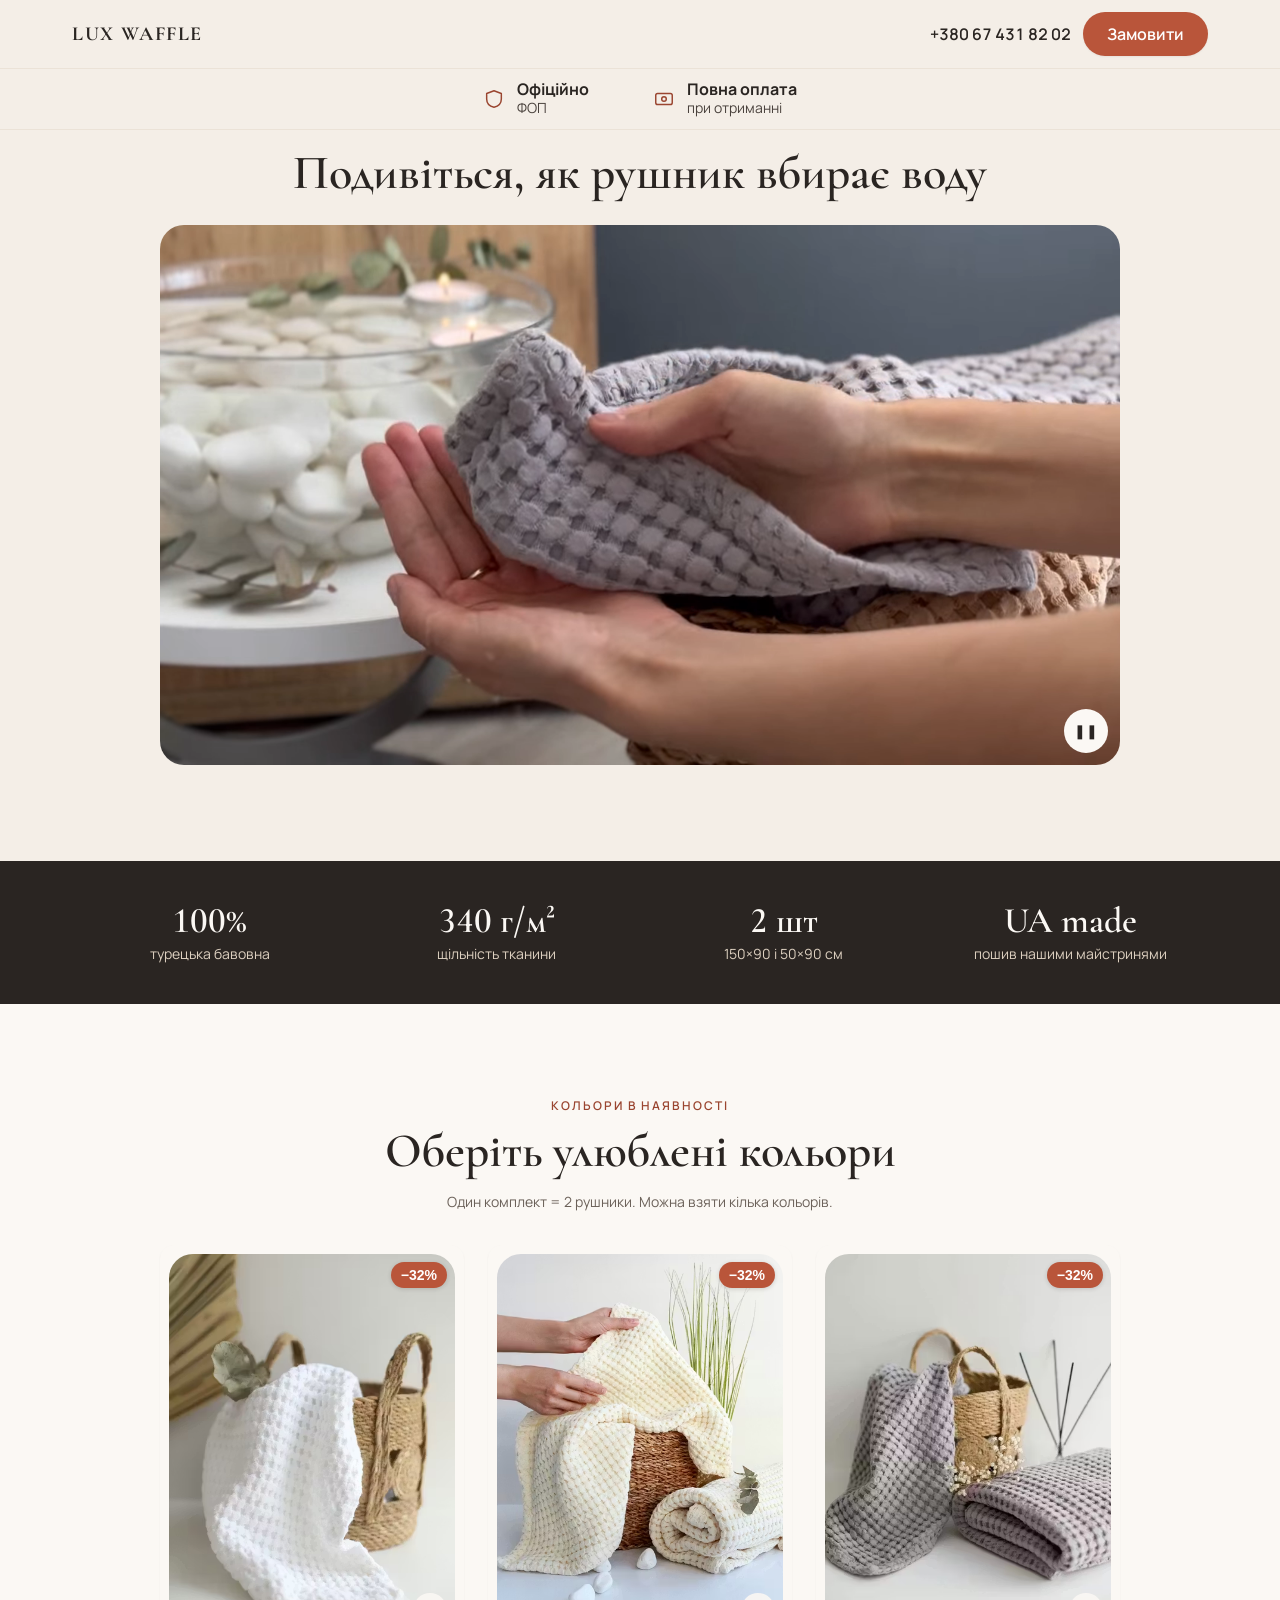
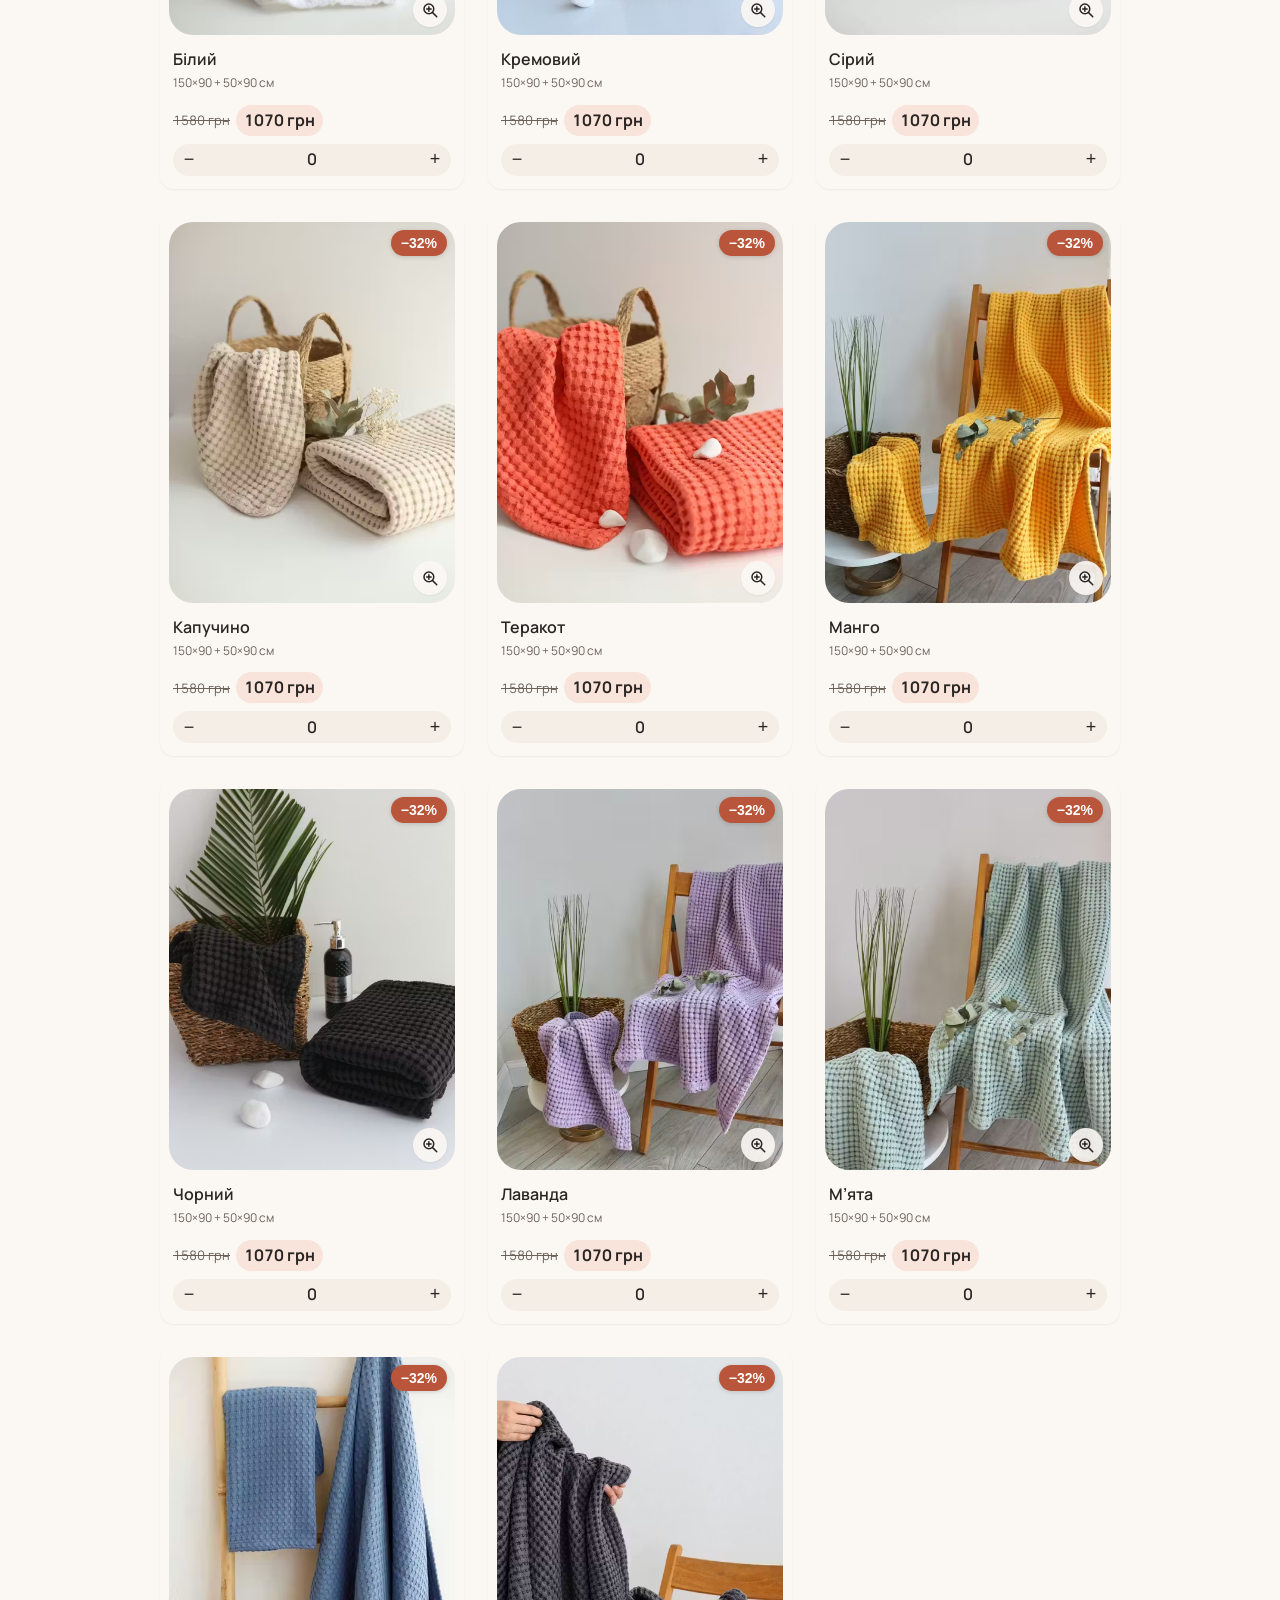
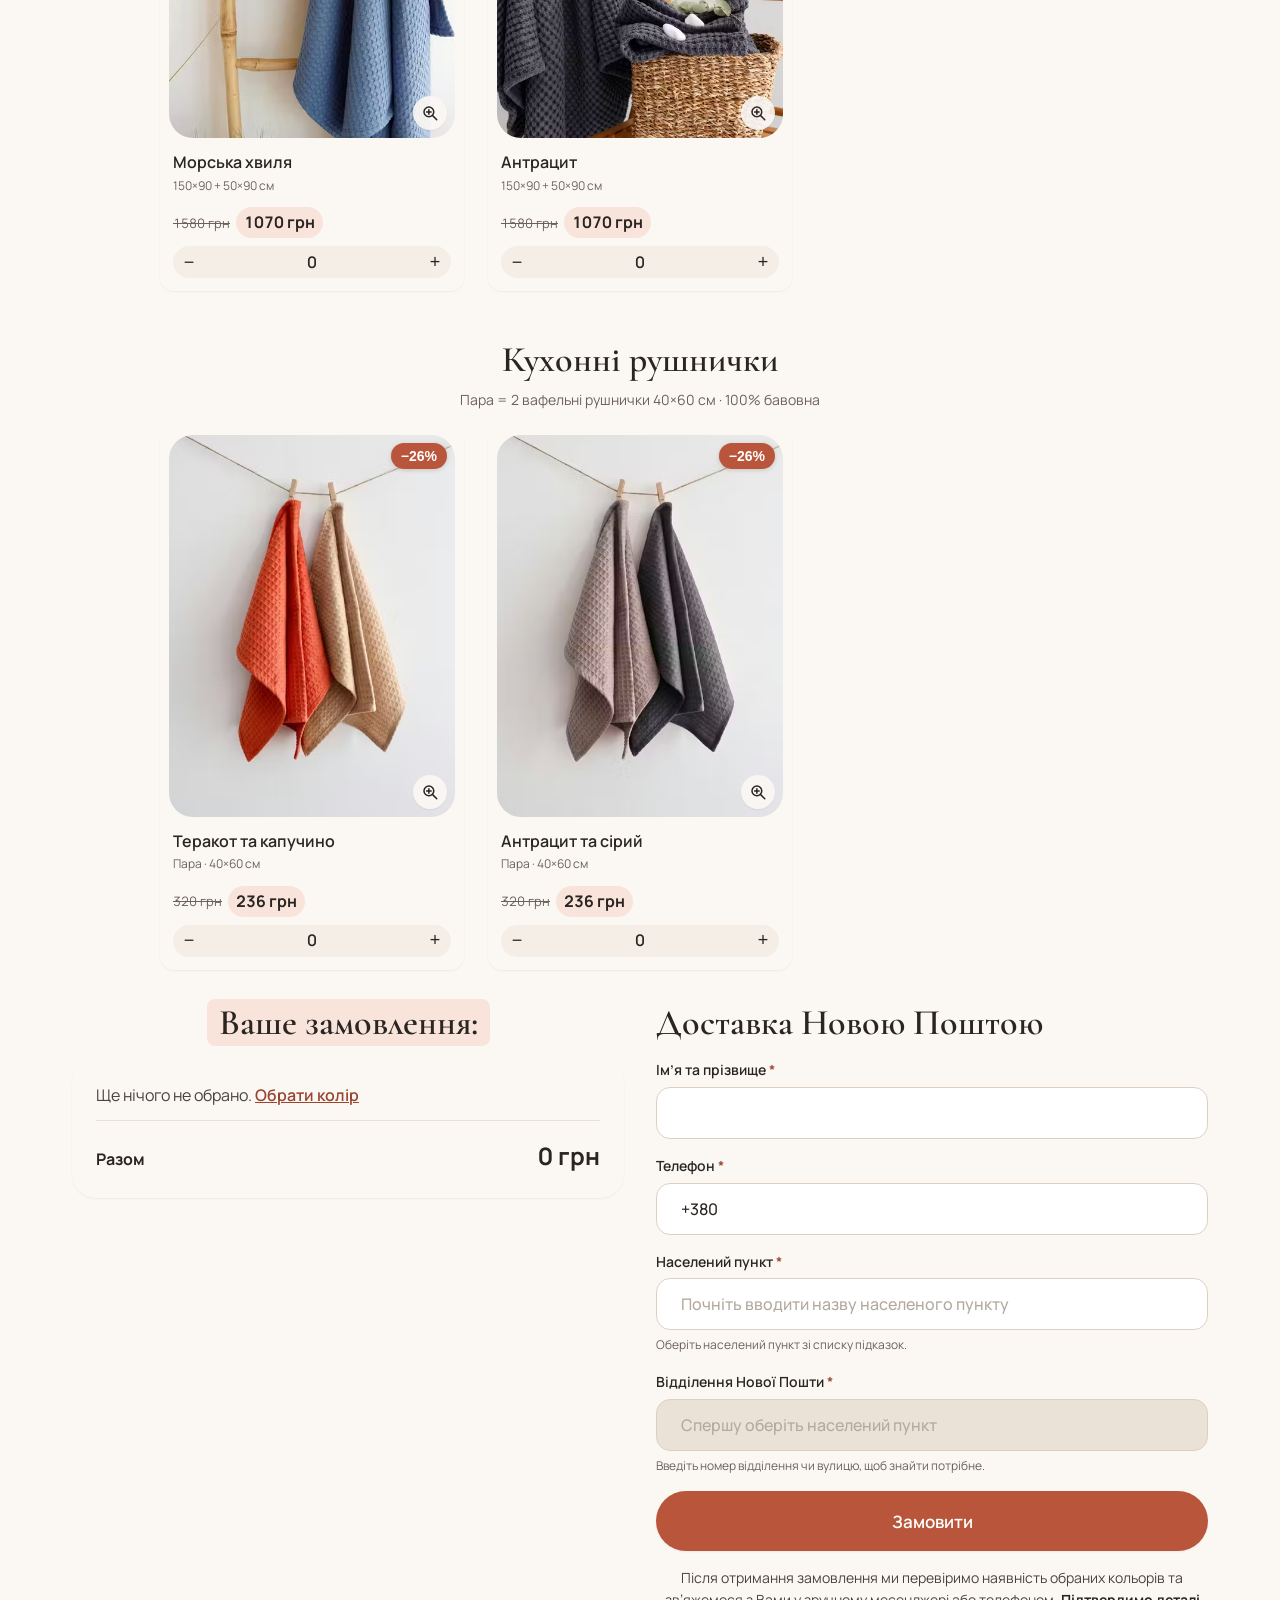
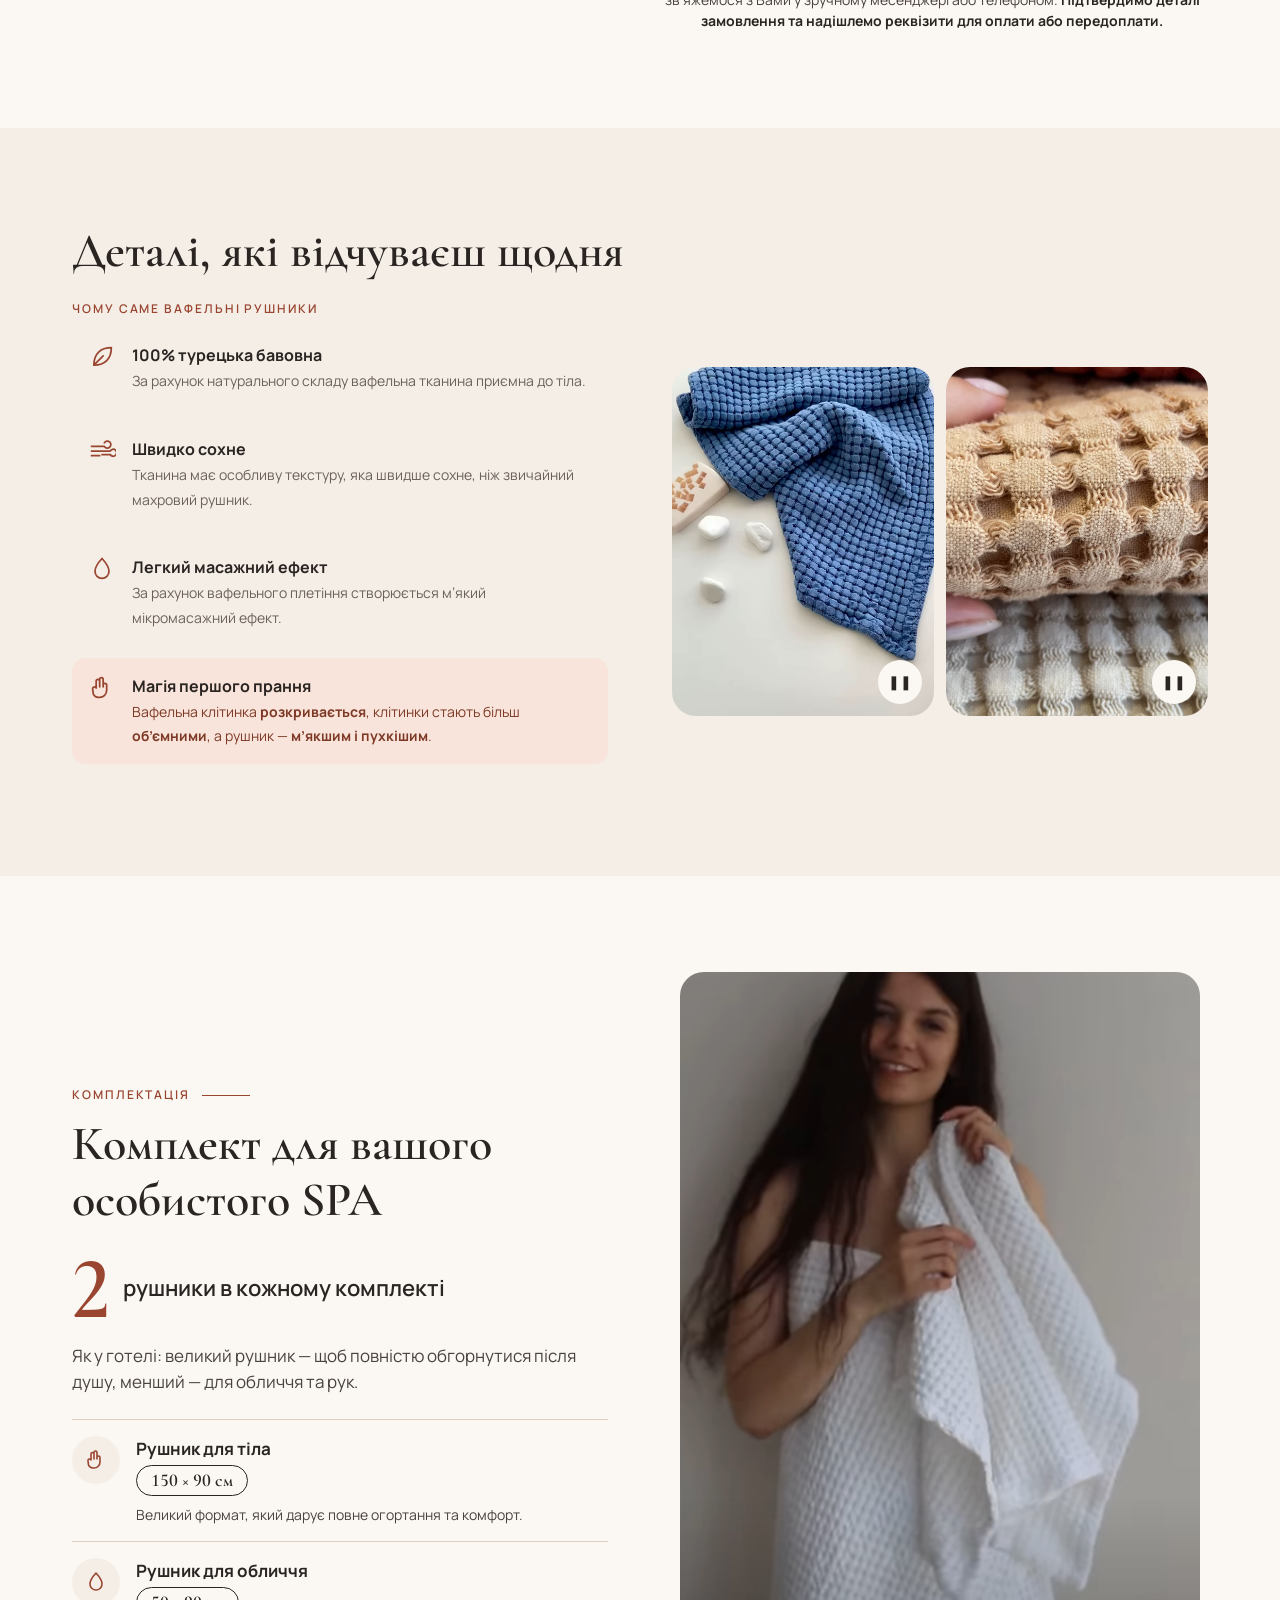
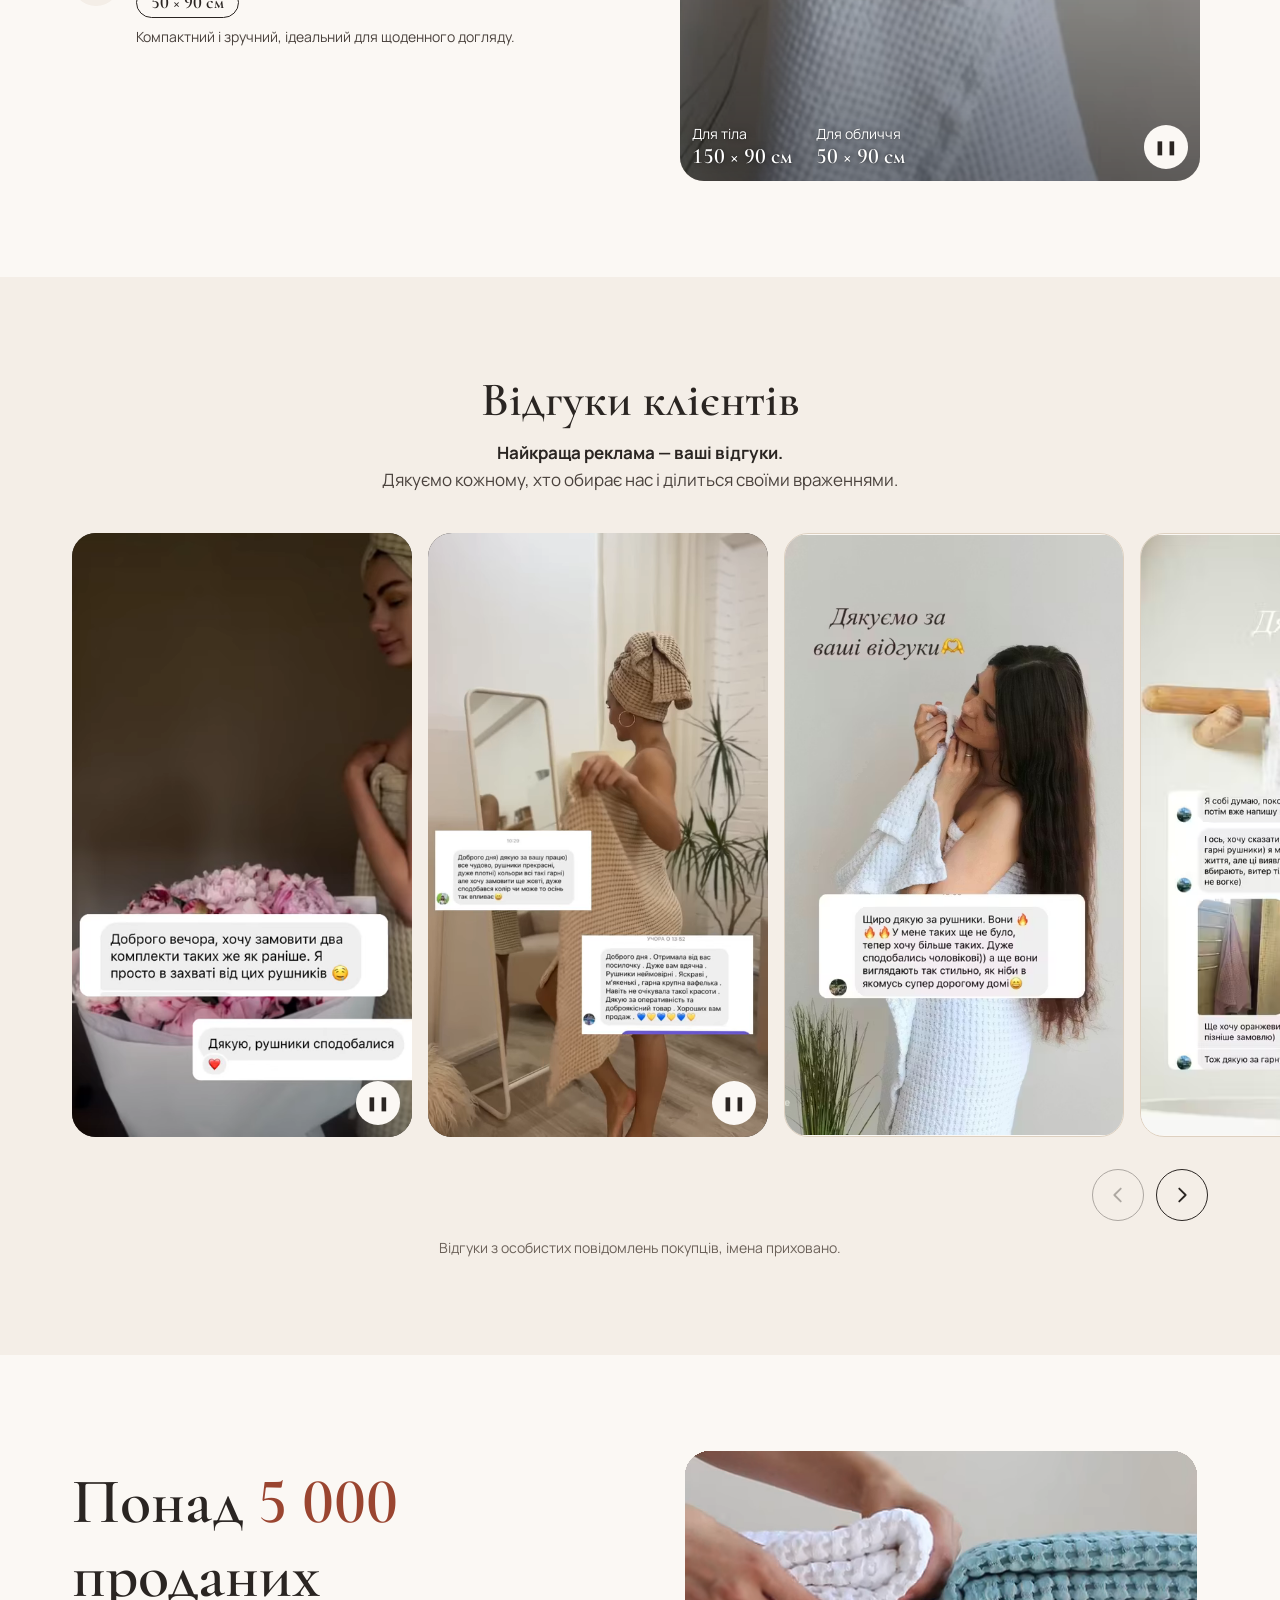
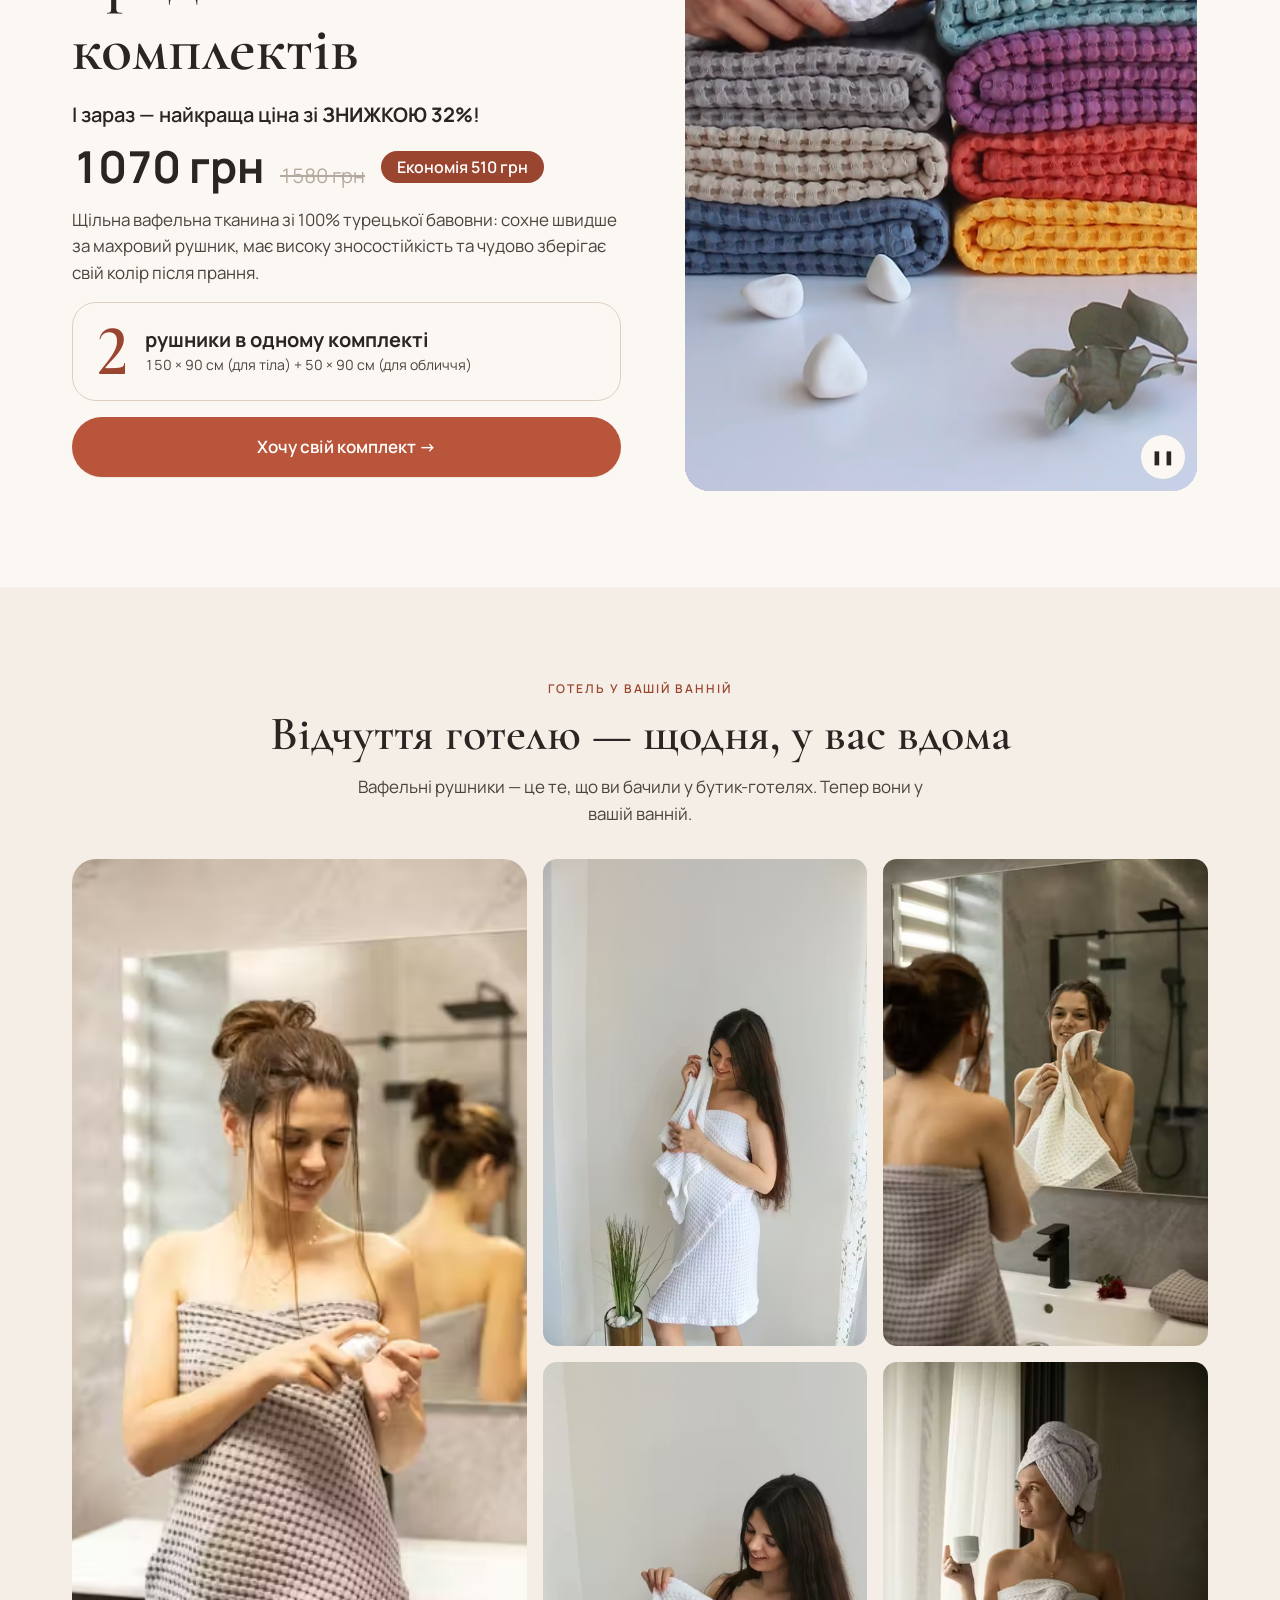
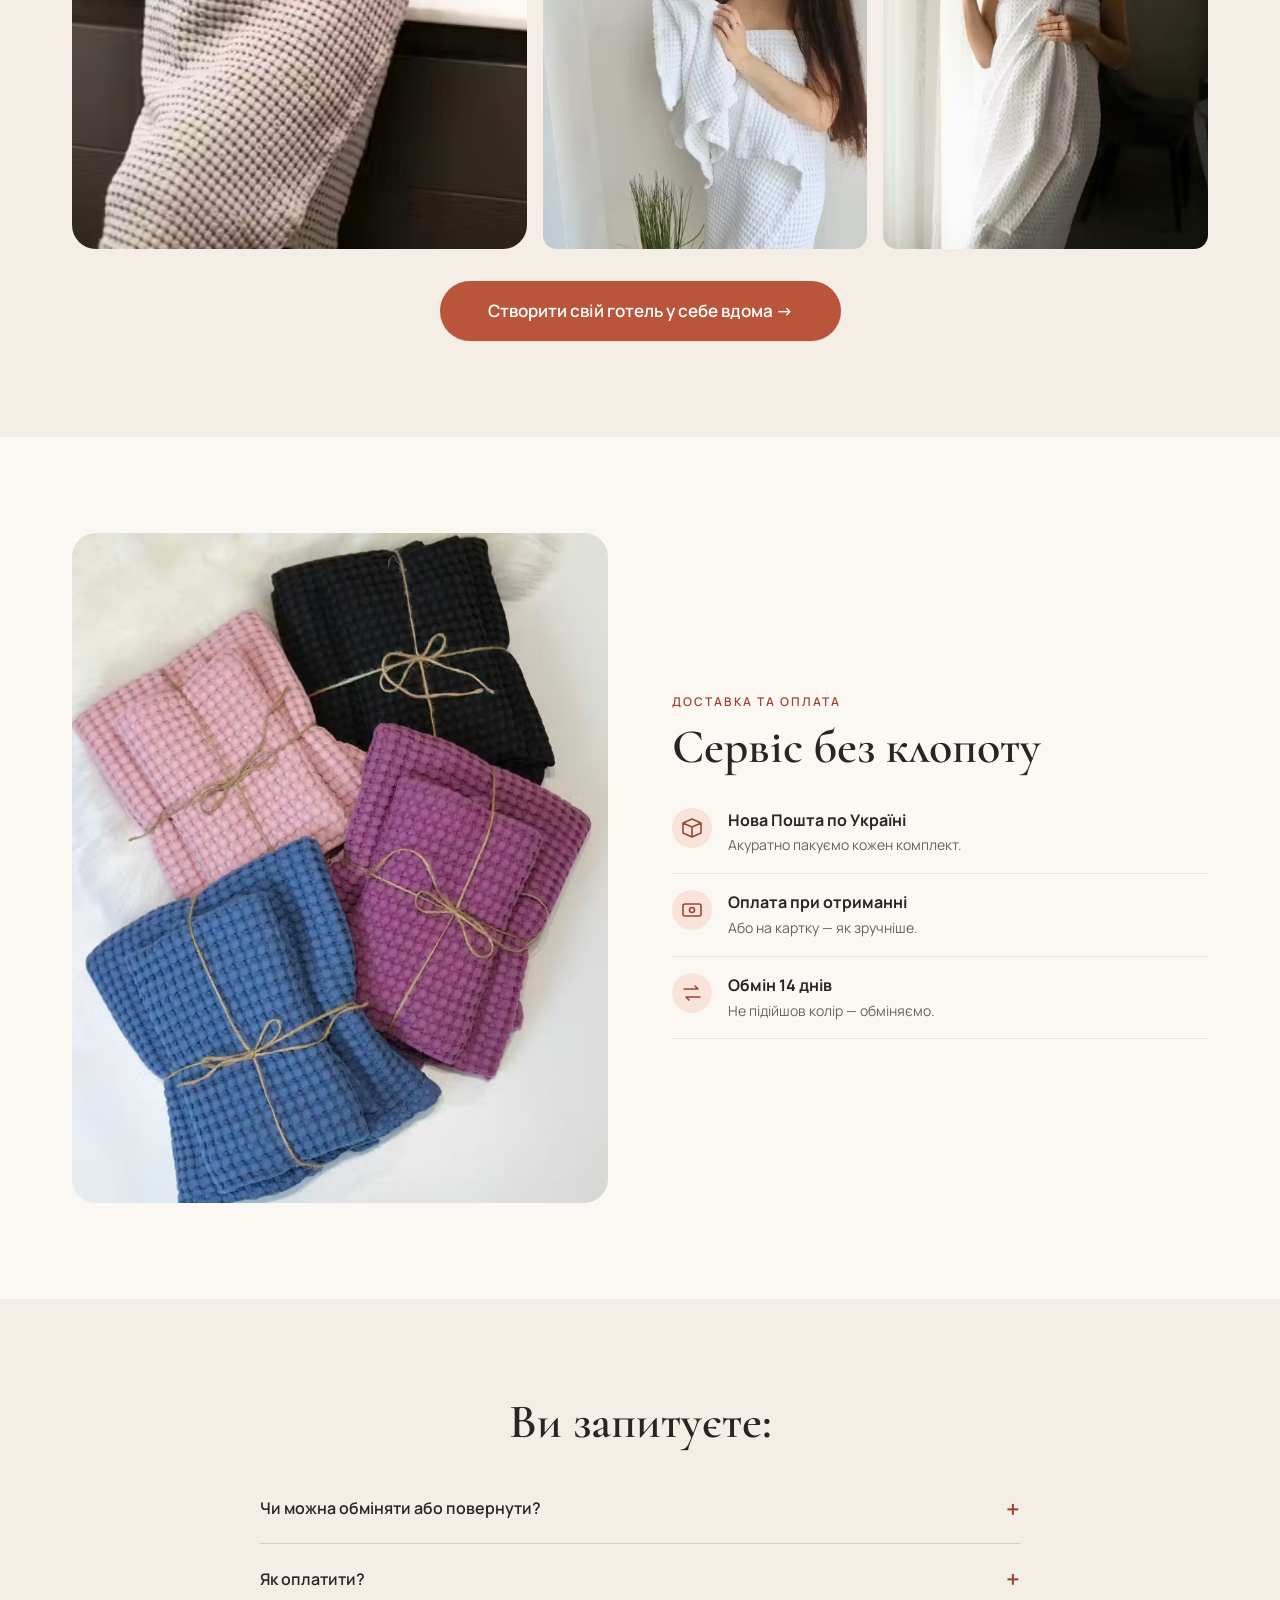
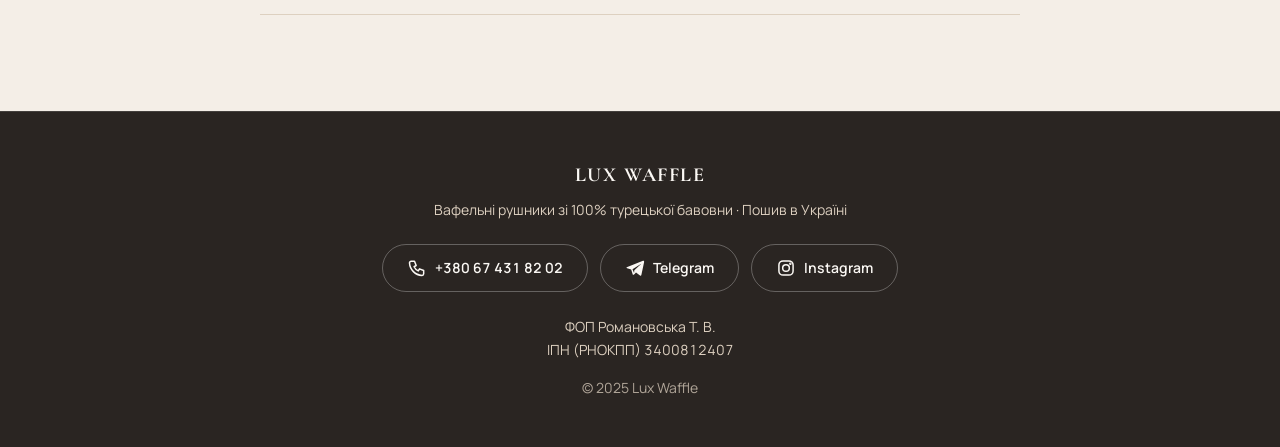
==== commit e5178d70: "Catalogue: add Кремовий, Манго, М’ята; remove Лимонний and Бузок Co-Authored-By: Claude Opus 5.5 <no" ====
--- a/index.html
+++ b/index.html
@@ -72,7 +72,7 @@
     <p class="t-eyebrow center" style="margin:0">Кольори в наявності</p>
     <h2 class="t-h1 center" id="h-order" style="margin:var(--sp-3) 0">Оберіть улюблені кольори</h2>
     <p class="t-small center" style="margin:0 0 var(--sp-6)">Один комплект = 2 рушники. Можна взяти кілька кольорів.</p>
-    <div id="swatches"><div class="swatch-grid"><div class="swatch" data-i="0"><button type="button" class="swatch__img media" data-full="assets/img/c-white-1600" data-fw="1600" data-fh="2400" aria-label="Збільшити фото: Білий"><picture><source type="image/avif" srcset="assets/img/c-white-480.avif 480w, assets/img/c-white-768.avif 768w, assets/img/c-white-1600.avif 1600w" sizes="(min-width:768px) 300px, 46vw"><source type="image/webp" srcset="assets/img/c-white-480.webp 480w, assets/img/c-white-768.webp 768w, assets/img/c-white-1600.webp 1600w" sizes="(min-width:768px) 300px, 46vw"><img class="" src="assets/img/c-white-768.jpg" srcset="assets/img/c-white-480.jpg 480w, assets/img/c-white-768.jpg 768w, assets/img/c-white-1600.jpg 1600w" sizes="(min-width:768px) 300px, 46vw" width="1600" height="2400" alt="Вафельні рушники, колір білий" loading="lazy" decoding="async"></picture><span class="swatch__badge" aria-hidden="true">−32%</span><span class="swatch__zoom" aria-hidden="true"><svg class="stroke" viewBox="0 0 24 24" aria-hidden="true"><circle cx="10.5" cy="10.5" r="6.5"/><path d="M15.5 15.5L21 21M10.5 7.5v6M7.5 10.5h6"/></svg></span></button><p class="swatch__name">Білий</p><p class="swatch__meta">150×90 + 50×90 см</p><div class="swatch__row"><div class="swatch__prices"><span class="swatch__old"><span class="visually-hidden">Знижка 32%. Замість </span>1580 грн</span><span class="swatch__price">1070 грн</span></div><div class="qty" role="group" aria-label="Кількість, Білий"><button type="button" data-d="-1" aria-label="Менше">−</button><output>0</output><button type="button" data-d="1" aria-label="Більше">+</button></div></div></div><div class="swatch" data-i="1"><button type="button" class="swatch__img media" data-full="assets/img/c-grey-1290" data-fw="1290" data-fh="1583" aria-label="Збільшити фото: Сірий"><picture><source type="image/avif" srcset="assets/img/c-grey-480.avif 480w, assets/img/c-grey-768.avif 768w, assets/img/c-grey-1290.avif 1290w" sizes="(min-width:768px) 300px, 46vw"><source type="image/webp" srcset="assets/img/c-grey-480.webp 480w, assets/img/c-grey-768.webp 768w, assets/img/c-grey-1290.webp 1290w" sizes="(min-width:768px) 300px, 46vw"><img class="" src="assets/img/c-grey-768.jpg" srcset="assets/img/c-grey-480.jpg 480w, assets/img/c-grey-768.jpg 768w, assets/img/c-grey-1290.jpg 1290w" sizes="(min-width:768px) 300px, 46vw" width="1290" height="1583" alt="Вафельні рушники, колір сірий" loading="lazy" decoding="async"></picture><span class="swatch__badge" aria-hidden="true">−32%</span><span class="swatch__zoom" aria-hidden="true"><svg class="stroke" viewBox="0 0 24 24" aria-hidden="true"><circle cx="10.5" cy="10.5" r="6.5"/><path d="M15.5 15.5L21 21M10.5 7.5v6M7.5 10.5h6"/></svg></span></button><p class="swatch__name">Сірий</p><p class="swatch__meta">150×90 + 50×90 см</p><div class="swatch__row"><div class="swatch__prices"><span class="swatch__old"><span class="visually-hidden">Знижка 32%. Замість </span>1580 грн</span><span class="swatch__price">1070 грн</span></div><div class="qty" role="group" aria-label="Кількість, Сірий"><button type="button" data-d="-1" aria-label="Менше">−</button><output>0</output><button type="button" data-d="1" aria-label="Більше">+</button></div></div></div><div class="swatch" data-i="2"><button type="button" class="swatch__img media" data-full="assets/img/c-cappuccino-1600" data-fw="1600" data-fh="2400" aria-label="Збільшити фото: Капучино"><picture><source type="image/avif" srcset="assets/img/c-cappuccino-480.avif 480w, assets/img/c-cappuccino-768.avif 768w, assets/img/c-cappuccino-1600.avif 1600w" sizes="(min-width:768px) 300px, 46vw"><source type="image/webp" srcset="assets/img/c-cappuccino-480.webp 480w, assets/img/c-cappuccino-768.webp 768w, assets/img/c-cappuccino-1600.webp 1600w" sizes="(min-width:768px) 300px, 46vw"><img class="" src="assets/img/c-cappuccino-768.jpg" srcset="assets/img/c-cappuccino-480.jpg 480w, assets/img/c-cappuccino-768.jpg 768w, assets/img/c-cappuccino-1600.jpg 1600w" sizes="(min-width:768px) 300px, 46vw" width="1600" height="2400" alt="Вафельні рушники, колір капучино" loading="lazy" decoding="async"></picture><span class="swatch__badge" aria-hidden="true">−32%</span><span class="swatch__zoom" aria-hidden="true"><svg class="stroke" viewBox="0 0 24 24" aria-hidden="true"><circle cx="10.5" cy="10.5" r="6.5"/><path d="M15.5 15.5L21 21M10.5 7.5v6M7.5 10.5h6"/></svg></span></button><p class="swatch__name">Капучино</p><p class="swatch__meta">150×90 + 50×90 см</p><div class="swatch__row"><div class="swatch__prices"><span class="swatch__old"><span class="visually-hidden">Знижка 32%. Замість </span>1580 грн</span><span class="swatch__price">1070 грн</span></div><div class="qty" role="group" aria-label="Кількість, Капучино"><button type="button" data-d="-1" aria-label="Менше">−</button><output>0</output><button type="button" data-d="1" aria-label="Більше">+</button></div></div></div><div class="swatch" data-i="3"><button type="button" class="swatch__img media" data-full="assets/img/c-terracotta-1600" data-fw="1600" data-fh="2002" aria-label="Збільшити фото: Теракот"><picture><source type="image/avif" srcset="assets/img/c-terracotta-480.avif 480w, assets/img/c-terracotta-768.avif 768w, assets/img/c-terracotta-1600.avif 1600w" sizes="(min-width:768px) 300px, 46vw"><source type="image/webp" srcset="assets/img/c-terracotta-480.webp 480w, assets/img/c-terracotta-768.webp 768w, assets/img/c-terracotta-1600.webp 1600w" sizes="(min-width:768px) 300px, 46vw"><img class="" src="assets/img/c-terracotta-768.jpg" srcset="assets/img/c-terracotta-480.jpg 480w, assets/img/c-terracotta-768.jpg 768w, assets/img/c-terracotta-1600.jpg 1600w" sizes="(min-width:768px) 300px, 46vw" width="1600" height="2002" alt="Вафельні рушники, колір теракот" loading="lazy" decoding="async"></picture><span class="swatch__badge" aria-hidden="true">−32%</span><span class="swatch__zoom" aria-hidden="true"><svg class="stroke" viewBox="0 0 24 24" aria-hidden="true"><circle cx="10.5" cy="10.5" r="6.5"/><path d="M15.5 15.5L21 21M10.5 7.5v6M7.5 10.5h6"/></svg></span></button><p class="swatch__name">Теракот</p><p class="swatch__meta">150×90 + 50×90 см</p><div class="swatch__row"><div class="swatch__prices"><span class="swatch__old"><span class="visually-hidden">Знижка 32%. Замість </span>1580 грн</span><span class="swatch__price">1070 грн</span></div><div class="qty" role="group" aria-label="Кількість, Теракот"><button type="button" data-d="-1" aria-label="Менше">−</button><output>0</output><button type="button" data-d="1" aria-label="Більше">+</button></div></div></div><div class="swatch" data-i="4"><button type="button" class="swatch__img media" data-full="assets/img/c-black-1600" data-fw="1600" data-fh="2400" aria-label="Збільшити фото: Чорний"><picture><source type="image/avif" srcset="assets/img/c-black-480.avif 480w, assets/img/c-black-768.avif 768w, assets/img/c-black-1600.avif 1600w" sizes="(min-width:768px) 300px, 46vw"><source type="image/webp" srcset="assets/img/c-black-480.webp 480w, assets/img/c-black-768.webp 768w, assets/img/c-black-1600.webp 1600w" sizes="(min-width:768px) 300px, 46vw"><img class="" src="assets/img/c-black-768.jpg" srcset="assets/img/c-black-480.jpg 480w, assets/img/c-black-768.jpg 768w, assets/img/c-black-1600.jpg 1600w" sizes="(min-width:768px) 300px, 46vw" width="1600" height="2400" alt="Вафельні рушники, колір чорний" loading="lazy" decoding="async"></picture><span class="swatch__badge" aria-hidden="true">−32%</span><span class="swatch__zoom" aria-hidden="true"><svg class="stroke" viewBox="0 0 24 24" aria-hidden="true"><circle cx="10.5" cy="10.5" r="6.5"/><path d="M15.5 15.5L21 21M10.5 7.5v6M7.5 10.5h6"/></svg></span></button><p class="swatch__name">Чорний</p><p class="swatch__meta">150×90 + 50×90 см</p><div class="swatch__row"><div class="swatch__prices"><span class="swatch__old"><span class="visually-hidden">Знижка 32%. Замість </span>1580 грн</span><span class="swatch__price">1070 грн</span></div><div class="qty" role="group" aria-label="Кількість, Чорний"><button type="button" data-d="-1" aria-label="Менше">−</button><output>0</output><button type="button" data-d="1" aria-label="Більше">+</button></div></div></div><div class="swatch" data-i="5"><button type="button" class="swatch__img media" data-full="assets/img/c-lavender-1600" data-fw="1600" data-fh="2400" aria-label="Збільшити фото: Лаванда"><picture><source type="image/avif" srcset="assets/img/c-lavender-480.avif 480w, assets/img/c-lavender-768.avif 768w, assets/img/c-lavender-1600.avif 1600w" sizes="(min-width:768px) 300px, 46vw"><source type="image/webp" srcset="assets/img/c-lavender-480.webp 480w, assets/img/c-lavender-768.webp 768w, assets/img/c-lavender-1600.webp 1600w" sizes="(min-width:768px) 300px, 46vw"><img class="" src="assets/img/c-lavender-768.jpg" srcset="assets/img/c-lavender-480.jpg 480w, assets/img/c-lavender-768.jpg 768w, assets/img/c-lavender-1600.jpg 1600w" sizes="(min-width:768px) 300px, 46vw" width="1600" height="2400" alt="Вафельні рушники, колір лаванда" loading="lazy" decoding="async"></picture><span class="swatch__badge" aria-hidden="true">−32%</span><span class="swatch__zoom" aria-hidden="true"><svg class="stroke" viewBox="0 0 24 24" aria-hidden="true"><circle cx="10.5" cy="10.5" r="6.5"/><path d="M15.5 15.5L21 21M10.5 7.5v6M7.5 10.5h6"/></svg></span></button><p class="swatch__name">Лаванда</p><p class="swatch__meta">150×90 + 50×90 см</p><div class="swatch__row"><div class="swatch__prices"><span class="swatch__old"><span class="visually-hidden">Знижка 32%. Замість </span>1580 грн</span><span class="swatch__price">1070 грн</span></div><div class="qty" role="group" aria-label="Кількість, Лаванда"><button type="button" data-d="-1" aria-label="Менше">−</button><output>0</output><button type="button" data-d="1" aria-label="Більше">+</button></div></div></div><div class="swatch" data-i="6"><button type="button" class="swatch__img media" data-full="assets/img/c-lilac-1524" data-fw="1524" data-fh="2000" aria-label="Збільшити фото: Бузок"><picture><source type="image/avif" srcset="assets/img/c-lilac-480.avif 480w, assets/img/c-lilac-768.avif 768w, assets/img/c-lilac-1524.avif 1524w" sizes="(min-width:768px) 300px, 46vw"><source type="image/webp" srcset="assets/img/c-lilac-480.webp 480w, assets/img/c-lilac-768.webp 768w, assets/img/c-lilac-1524.webp 1524w" sizes="(min-width:768px) 300px, 46vw"><img class="" src="assets/img/c-lilac-768.jpg" srcset="assets/img/c-lilac-480.jpg 480w, assets/img/c-lilac-768.jpg 768w, assets/img/c-lilac-1524.jpg 1524w" sizes="(min-width:768px) 300px, 46vw" width="1524" height="2000" alt="Вафельні рушники, колір бузок" loading="lazy" decoding="async"></picture><span class="swatch__badge" aria-hidden="true">−32%</span><span class="swatch__zoom" aria-hidden="true"><svg class="stroke" viewBox="0 0 24 24" aria-hidden="true"><circle cx="10.5" cy="10.5" r="6.5"/><path d="M15.5 15.5L21 21M10.5 7.5v6M7.5 10.5h6"/></svg></span></button><p class="swatch__name">Бузок</p><p class="swatch__meta">150×90 + 50×90 см</p><div class="swatch__row"><div class="swatch__prices"><span class="swatch__old"><span class="visually-hidden">Знижка 32%. Замість </span>1580 грн</span><span class="swatch__price">1070 грн</span></div><div class="qty" role="group" aria-label="Кількість, Бузок"><button type="button" data-d="-1" aria-label="Менше">−</button><output>0</output><button type="button" data-d="1" aria-label="Більше">+</button></div></div></div><div class="swatch" data-i="7"><button type="button" class="swatch__img media" data-full="assets/img/c-lemon-1600" data-fw="1600" data-fh="2400" aria-label="Збільшити фото: Лимонний"><picture><source type="image/avif" srcset="assets/img/c-lemon-480.avif 480w, assets/img/c-lemon-768.avif 768w, assets/img/c-lemon-1600.avif 1600w" sizes="(min-width:768px) 300px, 46vw"><source type="image/webp" srcset="assets/img/c-lemon-480.webp 480w, assets/img/c-lemon-768.webp 768w, assets/img/c-lemon-1600.webp 1600w" sizes="(min-width:768px) 300px, 46vw"><img class="" src="assets/img/c-lemon-768.jpg" srcset="assets/img/c-lemon-480.jpg 480w, assets/img/c-lemon-768.jpg 768w, assets/img/c-lemon-1600.jpg 1600w" sizes="(min-width:768px) 300px, 46vw" width="1600" height="2400" alt="Вафельні рушники, колір лимонний" loading="lazy" decoding="async"></picture><span class="swatch__badge" aria-hidden="true">−32%</span><span class="swatch__zoom" aria-hidden="true"><svg class="stroke" viewBox="0 0 24 24" aria-hidden="true"><circle cx="10.5" cy="10.5" r="6.5"/><path d="M15.5 15.5L21 21M10.5 7.5v6M7.5 10.5h6"/></svg></span></button><p class="swatch__name">Лимонний</p><p class="swatch__meta">150×90 + 50×90 см</p><div class="swatch__row"><div class="swatch__prices"><span class="swatch__old"><span class="visually-hidden">Знижка 32%. Замість </span>1580 грн</span><span class="swatch__price">1070 грн</span></div><div class="qty" role="group" aria-label="Кількість, Лимонний"><button type="button" data-d="-1" aria-label="Менше">−</button><output>0</output><button type="button" data-d="1" aria-label="Більше">+</button></div></div></div><div class="swatch" data-i="8"><button type="button" class="swatch__img media" data-full="assets/img/c-wave-1598" data-fw="1598" data-fh="2000" aria-label="Збільшити фото: Морська хвиля"><picture><source type="image/avif" srcset="assets/img/c-wave-480.avif 480w, assets/img/c-wave-768.avif 768w, assets/img/c-wave-1598.avif 1598w" sizes="(min-width:768px) 300px, 46vw"><source type="image/webp" srcset="assets/img/c-wave-480.webp 480w, assets/img/c-wave-768.webp 768w, assets/img/c-wave-1598.webp 1598w" sizes="(min-width:768px) 300px, 46vw"><img class="" src="assets/img/c-wave-768.jpg" srcset="assets/img/c-wave-480.jpg 480w, assets/img/c-wave-768.jpg 768w, assets/img/c-wave-1598.jpg 1598w" sizes="(min-width:768px) 300px, 46vw" width="1598" height="2000" alt="Вафельні рушники, колір морська хвиля" loading="lazy" decoding="async"></picture><span class="swatch__badge" aria-hidden="true">−32%</span><span class="swatch__zoom" aria-hidden="true"><svg class="stroke" viewBox="0 0 24 24" aria-hidden="true"><circle cx="10.5" cy="10.5" r="6.5"/><path d="M15.5 15.5L21 21M10.5 7.5v6M7.5 10.5h6"/></svg></span></button><p class="swatch__name">Морська хвиля</p><p class="swatch__meta">150×90 + 50×90 см</p><div class="swatch__row"><div class="swatch__prices"><span class="swatch__old"><span class="visually-hidden">Знижка 32%. Замість </span>1580 грн</span><span class="swatch__price">1070 грн</span></div><div class="qty" role="group" aria-label="Кількість, Морська хвиля"><button type="button" data-d="-1" aria-label="Менше">−</button><output>0</output><button type="button" data-d="1" aria-label="Більше">+</button></div></div></div><div class="swatch" data-i="9"><button type="button" class="swatch__img media" data-full="assets/img/c-anthracite-1024" data-fw="1024" data-fh="1536" aria-label="Збільшити фото: Антрацит"><picture><source type="image/avif" srcset="assets/img/c-anthracite-480.avif 480w, assets/img/c-anthracite-768.avif 768w, assets/img/c-anthracite-1024.avif 1024w" sizes="(min-width:768px) 300px, 46vw"><source type="image/webp" srcset="assets/img/c-anthracite-480.webp 480w, assets/img/c-anthracite-768.webp 768w, assets/img/c-anthracite-1024.webp 1024w" sizes="(min-width:768px) 300px, 46vw"><img class="" src="assets/img/c-anthracite-768.jpg" srcset="assets/img/c-anthracite-480.jpg 480w, assets/img/c-anthracite-768.jpg 768w, assets/img/c-anthracite-1024.jpg 1024w" sizes="(min-width:768px) 300px, 46vw" width="1024" height="1536" alt="Вафельні рушники, колір антрацит" loading="lazy" decoding="async"></picture><span class="swatch__badge" aria-hidden="true">−32%</span><span class="swatch__zoom" aria-hidden="true"><svg class="stroke" viewBox="0 0 24 24" aria-hidden="true"><circle cx="10.5" cy="10.5" r="6.5"/><path d="M15.5 15.5L21 21M10.5 7.5v6M7.5 10.5h6"/></svg></span></button><p class="swatch__name">Антрацит</p><p class="swatch__meta">150×90 + 50×90 см</p><div class="swatch__row"><div class="swatch__prices"><span class="swatch__old"><span class="visually-hidden">Знижка 32%. Замість </span>1580 грн</span><span class="swatch__price">1070 грн</span></div><div class="qty" role="group" aria-label="Кількість, Антрацит"><button type="button" data-d="-1" aria-label="Менше">−</button><output>0</output><button type="button" data-d="1" aria-label="Більше">+</button></div></div></div></div><div class="kitchen-head"><h3 class="t-h2" id="h-kitchen" style="margin:0">Кухонні рушнички</h3><p class="t-small" style="margin:var(--sp-2) 0 0">Пара = 2 вафельні рушнички 40×60 см · 100% бавовна</p></div><div class="swatch-grid"><div class="swatch" data-i="10"><button type="button" class="swatch__img media" data-full="assets/img/k-terracotta-cappuccino-1364" data-fw="1364" data-fh="2000" aria-label="Збільшити фото: Теракот та капучино"><picture><source type="image/avif" srcset="assets/img/k-terracotta-cappuccino-480.avif 480w, assets/img/k-terracotta-cappuccino-768.avif 768w, assets/img/k-terracotta-cappuccino-1364.avif 1364w" sizes="(min-width:768px) 300px, 46vw"><source type="image/webp" srcset="assets/img/k-terracotta-cappuccino-480.webp 480w, assets/img/k-terracotta-cappuccino-768.webp 768w, assets/img/k-terracotta-cappuccino-1364.webp 1364w" sizes="(min-width:768px) 300px, 46vw"><img class="" src="assets/img/k-terracotta-cappuccino-768.jpg" srcset="assets/img/k-terracotta-cappuccino-480.jpg 480w, assets/img/k-terracotta-cappuccino-768.jpg 768w, assets/img/k-terracotta-cappuccino-1364.jpg 1364w" sizes="(min-width:768px) 300px, 46vw" width="1364" height="2000" alt="Пара кухонних вафельних рушничків 40×60 см: теракот та капучино" loading="lazy" decoding="async"></picture><span class="swatch__badge" aria-hidden="true">−26%</span><span class="swatch__zoom" aria-hidden="true"><svg class="stroke" viewBox="0 0 24 24" aria-hidden="true"><circle cx="10.5" cy="10.5" r="6.5"/><path d="M15.5 15.5L21 21M10.5 7.5v6M7.5 10.5h6"/></svg></span></button><p class="swatch__name">Теракот та капучино</p><p class="swatch__meta">Пара · 40×60 см</p><div class="swatch__row"><div class="swatch__prices"><span class="swatch__old"><span class="visually-hidden">Знижка 26%. Замість </span>320 грн</span><span class="swatch__price">236 грн</span></div><div class="qty" role="group" aria-label="Кількість, Теракот та капучино"><button type="button" data-d="-1" aria-label="Менше">−</button><output>0</output><button type="button" data-d="1" aria-label="Більше">+</button></div></div></div><div class="swatch" data-i="11"><button type="button" class="swatch__img media" data-full="assets/img/k-anthracite-grey-1359" data-fw="1359" data-fh="2000" aria-label="Збільшити фото: Антрацит та сірий"><picture><source type="image/avif" srcset="assets/img/k-anthracite-grey-480.avif 480w, assets/img/k-anthracite-grey-768.avif 768w, assets/img/k-anthracite-grey-1359.avif 1359w" sizes="(min-width:768px) 300px, 46vw"><source type="image/webp" srcset="assets/img/k-anthracite-grey-480.webp 480w, assets/img/k-anthracite-grey-768.webp 768w, assets/img/k-anthracite-grey-1359.webp 1359w" sizes="(min-width:768px) 300px, 46vw"><img class="" src="assets/img/k-anthracite-grey-768.jpg" srcset="assets/img/k-anthracite-grey-480.jpg 480w, assets/img/k-anthracite-grey-768.jpg 768w, assets/img/k-anthracite-grey-1359.jpg 1359w" sizes="(min-width:768px) 300px, 46vw" width="1359" height="2000" alt="Пара кухонних вафельних рушничків 40×60 см: антрацит та сірий" loading="lazy" decoding="async"></picture><span class="swatch__badge" aria-hidden="true">−26%</span><span class="swatch__zoom" aria-hidden="true"><svg class="stroke" viewBox="0 0 24 24" aria-hidden="true"><circle cx="10.5" cy="10.5" r="6.5"/><path d="M15.5 15.5L21 21M10.5 7.5v6M7.5 10.5h6"/></svg></span></button><p class="swatch__name">Антрацит та сірий</p><p class="swatch__meta">Пара · 40×60 см</p><div class="swatch__row"><div class="swatch__prices"><span class="swatch__old"><span class="visually-hidden">Знижка 26%. Замість </span>320 грн</span><span class="swatch__price">236 грн</span></div><div class="qty" role="group" aria-label="Кількість, Антрацит та сірий"><button type="button" data-d="-1" aria-label="Менше">−</button><output>0</output><button type="button" data-d="1" aria-label="Більше">+</button></div></div></div></div></div>
+    <div id="swatches"><div class="swatch-grid"><div class="swatch" data-i="0"><button type="button" class="swatch__img media" data-full="assets/img/c-white-1600" data-fw="1600" data-fh="2400" aria-label="Збільшити фото: Білий"><picture><source type="image/avif" srcset="assets/img/c-white-480.avif 480w, assets/img/c-white-768.avif 768w, assets/img/c-white-1600.avif 1600w" sizes="(min-width:768px) 300px, 46vw"><source type="image/webp" srcset="assets/img/c-white-480.webp 480w, assets/img/c-white-768.webp 768w, assets/img/c-white-1600.webp 1600w" sizes="(min-width:768px) 300px, 46vw"><img class="" src="assets/img/c-white-768.jpg" srcset="assets/img/c-white-480.jpg 480w, assets/img/c-white-768.jpg 768w, assets/img/c-white-1600.jpg 1600w" sizes="(min-width:768px) 300px, 46vw" width="1600" height="2400" alt="Вафельні рушники, колір білий" loading="lazy" decoding="async"></picture><span class="swatch__badge" aria-hidden="true">−32%</span><span class="swatch__zoom" aria-hidden="true"><svg class="stroke" viewBox="0 0 24 24" aria-hidden="true"><circle cx="10.5" cy="10.5" r="6.5"/><path d="M15.5 15.5L21 21M10.5 7.5v6M7.5 10.5h6"/></svg></span></button><p class="swatch__name">Білий</p><p class="swatch__meta">150×90 + 50×90 см</p><div class="swatch__row"><div class="swatch__prices"><span class="swatch__old"><span class="visually-hidden">Знижка 32%. Замість </span>1580 грн</span><span class="swatch__price">1070 грн</span></div><div class="qty" role="group" aria-label="Кількість, Білий"><button type="button" data-d="-1" aria-label="Менше">−</button><output>0</output><button type="button" data-d="1" aria-label="Більше">+</button></div></div></div><div class="swatch" data-i="1"><button type="button" class="swatch__img media" data-full="assets/img/c-cream-1434" data-fw="1434" data-fh="2000" aria-label="Збільшити фото: Кремовий"><picture><source type="image/avif" srcset="assets/img/c-cream-480.avif 480w, assets/img/c-cream-768.avif 768w, assets/img/c-cream-1434.avif 1434w" sizes="(min-width:768px) 300px, 46vw"><source type="image/webp" srcset="assets/img/c-cream-480.webp 480w, assets/img/c-cream-768.webp 768w, assets/img/c-cream-1434.webp 1434w" sizes="(min-width:768px) 300px, 46vw"><img class="" src="assets/img/c-cream-768.jpg" srcset="assets/img/c-cream-480.jpg 480w, assets/img/c-cream-768.jpg 768w, assets/img/c-cream-1434.jpg 1434w" sizes="(min-width:768px) 300px, 46vw" width="1434" height="2000" alt="Вафельні рушники, колір кремовий" loading="lazy" decoding="async"></picture><span class="swatch__badge" aria-hidden="true">−32%</span><span class="swatch__zoom" aria-hidden="true"><svg class="stroke" viewBox="0 0 24 24" aria-hidden="true"><circle cx="10.5" cy="10.5" r="6.5"/><path d="M15.5 15.5L21 21M10.5 7.5v6M7.5 10.5h6"/></svg></span></button><p class="swatch__name">Кремовий</p><p class="swatch__meta">150×90 + 50×90 см</p><div class="swatch__row"><div class="swatch__prices"><span class="swatch__old"><span class="visually-hidden">Знижка 32%. Замість </span>1580 грн</span><span class="swatch__price">1070 грн</span></div><div class="qty" role="group" aria-label="Кількість, Кремовий"><button type="button" data-d="-1" aria-label="Менше">−</button><output>0</output><button type="button" data-d="1" aria-label="Більше">+</button></div></div></div><div class="swatch" data-i="2"><button type="button" class="swatch__img media" data-full="assets/img/c-grey-1290" data-fw="1290" data-fh="1583" aria-label="Збільшити фото: Сірий"><picture><source type="image/avif" srcset="assets/img/c-grey-480.avif 480w, assets/img/c-grey-768.avif 768w, assets/img/c-grey-1290.avif 1290w" sizes="(min-width:768px) 300px, 46vw"><source type="image/webp" srcset="assets/img/c-grey-480.webp 480w, assets/img/c-grey-768.webp 768w, assets/img/c-grey-1290.webp 1290w" sizes="(min-width:768px) 300px, 46vw"><img class="" src="assets/img/c-grey-768.jpg" srcset="assets/img/c-grey-480.jpg 480w, assets/img/c-grey-768.jpg 768w, assets/img/c-grey-1290.jpg 1290w" sizes="(min-width:768px) 300px, 46vw" width="1290" height="1583" alt="Вафельні рушники, колір сірий" loading="lazy" decoding="async"></picture><span class="swatch__badge" aria-hidden="true">−32%</span><span class="swatch__zoom" aria-hidden="true"><svg class="stroke" viewBox="0 0 24 24" aria-hidden="true"><circle cx="10.5" cy="10.5" r="6.5"/><path d="M15.5 15.5L21 21M10.5 7.5v6M7.5 10.5h6"/></svg></span></button><p class="swatch__name">Сірий</p><p class="swatch__meta">150×90 + 50×90 см</p><div class="swatch__row"><div class="swatch__prices"><span class="swatch__old"><span class="visually-hidden">Знижка 32%. Замість </span>1580 грн</span><span class="swatch__price">1070 грн</span></div><div class="qty" role="group" aria-label="Кількість, Сірий"><button type="button" data-d="-1" aria-label="Менше">−</button><output>0</output><button type="button" data-d="1" aria-label="Більше">+</button></div></div></div><div class="swatch" data-i="3"><button type="button" class="swatch__img media" data-full="assets/img/c-cappuccino-1600" data-fw="1600" data-fh="2400" aria-label="Збільшити фото: Капучино"><picture><source type="image/avif" srcset="assets/img/c-cappuccino-480.avif 480w, assets/img/c-cappuccino-768.avif 768w, assets/img/c-cappuccino-1600.avif 1600w" sizes="(min-width:768px) 300px, 46vw"><source type="image/webp" srcset="assets/img/c-cappuccino-480.webp 480w, assets/img/c-cappuccino-768.webp 768w, assets/img/c-cappuccino-1600.webp 1600w" sizes="(min-width:768px) 300px, 46vw"><img class="" src="assets/img/c-cappuccino-768.jpg" srcset="assets/img/c-cappuccino-480.jpg 480w, assets/img/c-cappuccino-768.jpg 768w, assets/img/c-cappuccino-1600.jpg 1600w" sizes="(min-width:768px) 300px, 46vw" width="1600" height="2400" alt="Вафельні рушники, колір капучино" loading="lazy" decoding="async"></picture><span class="swatch__badge" aria-hidden="true">−32%</span><span class="swatch__zoom" aria-hidden="true"><svg class="stroke" viewBox="0 0 24 24" aria-hidden="true"><circle cx="10.5" cy="10.5" r="6.5"/><path d="M15.5 15.5L21 21M10.5 7.5v6M7.5 10.5h6"/></svg></span></button><p class="swatch__name">Капучино</p><p class="swatch__meta">150×90 + 50×90 см</p><div class="swatch__row"><div class="swatch__prices"><span class="swatch__old"><span class="visually-hidden">Знижка 32%. Замість </span>1580 грн</span><span class="swatch__price">1070 грн</span></div><div class="qty" role="group" aria-label="Кількість, Капучино"><button type="button" data-d="-1" aria-label="Менше">−</button><output>0</output><button type="button" data-d="1" aria-label="Більше">+</button></div></div></div><div class="swatch" data-i="4"><button type="button" class="swatch__img media" data-full="assets/img/c-terracotta-1600" data-fw="1600" data-fh="2002" aria-label="Збільшити фото: Теракот"><picture><source type="image/avif" srcset="assets/img/c-terracotta-480.avif 480w, assets/img/c-terracotta-768.avif 768w, assets/img/c-terracotta-1600.avif 1600w" sizes="(min-width:768px) 300px, 46vw"><source type="image/webp" srcset="assets/img/c-terracotta-480.webp 480w, assets/img/c-terracotta-768.webp 768w, assets/img/c-terracotta-1600.webp 1600w" sizes="(min-width:768px) 300px, 46vw"><img class="" src="assets/img/c-terracotta-768.jpg" srcset="assets/img/c-terracotta-480.jpg 480w, assets/img/c-terracotta-768.jpg 768w, assets/img/c-terracotta-1600.jpg 1600w" sizes="(min-width:768px) 300px, 46vw" width="1600" height="2002" alt="Вафельні рушники, колір теракот" loading="lazy" decoding="async"></picture><span class="swatch__badge" aria-hidden="true">−32%</span><span class="swatch__zoom" aria-hidden="true"><svg class="stroke" viewBox="0 0 24 24" aria-hidden="true"><circle cx="10.5" cy="10.5" r="6.5"/><path d="M15.5 15.5L21 21M10.5 7.5v6M7.5 10.5h6"/></svg></span></button><p class="swatch__name">Теракот</p><p class="swatch__meta">150×90 + 50×90 см</p><div class="swatch__row"><div class="swatch__prices"><span class="swatch__old"><span class="visually-hidden">Знижка 32%. Замість </span>1580 грн</span><span class="swatch__price">1070 грн</span></div><div class="qty" role="group" aria-label="Кількість, Теракот"><button type="button" data-d="-1" aria-label="Менше">−</button><output>0</output><button type="button" data-d="1" aria-label="Більше">+</button></div></div></div><div class="swatch" data-i="5"><button type="button" class="swatch__img media" data-full="assets/img/c-mango-1333" data-fw="1333" data-fh="2000" aria-label="Збільшити фото: Манго"><picture><source type="image/avif" srcset="assets/img/c-mango-480.avif 480w, assets/img/c-mango-768.avif 768w, assets/img/c-mango-1333.avif 1333w" sizes="(min-width:768px) 300px, 46vw"><source type="image/webp" srcset="assets/img/c-mango-480.webp 480w, assets/img/c-mango-768.webp 768w, assets/img/c-mango-1333.webp 1333w" sizes="(min-width:768px) 300px, 46vw"><img class="" src="assets/img/c-mango-768.jpg" srcset="assets/img/c-mango-480.jpg 480w, assets/img/c-mango-768.jpg 768w, assets/img/c-mango-1333.jpg 1333w" sizes="(min-width:768px) 300px, 46vw" width="1333" height="2000" alt="Вафельні рушники, колір манго" loading="lazy" decoding="async"></picture><span class="swatch__badge" aria-hidden="true">−32%</span><span class="swatch__zoom" aria-hidden="true"><svg class="stroke" viewBox="0 0 24 24" aria-hidden="true"><circle cx="10.5" cy="10.5" r="6.5"/><path d="M15.5 15.5L21 21M10.5 7.5v6M7.5 10.5h6"/></svg></span></button><p class="swatch__name">Манго</p><p class="swatch__meta">150×90 + 50×90 см</p><div class="swatch__row"><div class="swatch__prices"><span class="swatch__old"><span class="visually-hidden">Знижка 32%. Замість </span>1580 грн</span><span class="swatch__price">1070 грн</span></div><div class="qty" role="group" aria-label="Кількість, Манго"><button type="button" data-d="-1" aria-label="Менше">−</button><output>0</output><button type="button" data-d="1" aria-label="Більше">+</button></div></div></div><div class="swatch" data-i="6"><button type="button" class="swatch__img media" data-full="assets/img/c-black-1600" data-fw="1600" data-fh="2400" aria-label="Збільшити фото: Чорний"><picture><source type="image/avif" srcset="assets/img/c-black-480.avif 480w, assets/img/c-black-768.avif 768w, assets/img/c-black-1600.avif 1600w" sizes="(min-width:768px) 300px, 46vw"><source type="image/webp" srcset="assets/img/c-black-480.webp 480w, assets/img/c-black-768.webp 768w, assets/img/c-black-1600.webp 1600w" sizes="(min-width:768px) 300px, 46vw"><img class="" src="assets/img/c-black-768.jpg" srcset="assets/img/c-black-480.jpg 480w, assets/img/c-black-768.jpg 768w, assets/img/c-black-1600.jpg 1600w" sizes="(min-width:768px) 300px, 46vw" width="1600" height="2400" alt="Вафельні рушники, колір чорний" loading="lazy" decoding="async"></picture><span class="swatch__badge" aria-hidden="true">−32%</span><span class="swatch__zoom" aria-hidden="true"><svg class="stroke" viewBox="0 0 24 24" aria-hidden="true"><circle cx="10.5" cy="10.5" r="6.5"/><path d="M15.5 15.5L21 21M10.5 7.5v6M7.5 10.5h6"/></svg></span></button><p class="swatch__name">Чорний</p><p class="swatch__meta">150×90 + 50×90 см</p><div class="swatch__row"><div class="swatch__prices"><span class="swatch__old"><span class="visually-hidden">Знижка 32%. Замість </span>1580 грн</span><span class="swatch__price">1070 грн</span></div><div class="qty" role="group" aria-label="Кількість, Чорний"><button type="button" data-d="-1" aria-label="Менше">−</button><output>0</output><button type="button" data-d="1" aria-label="Більше">+</button></div></div></div><div class="swatch" data-i="7"><button type="button" class="swatch__img media" data-full="assets/img/c-lavender-1600" data-fw="1600" data-fh="2400" aria-label="Збільшити фото: Лаванда"><picture><source type="image/avif" srcset="assets/img/c-lavender-480.avif 480w, assets/img/c-lavender-768.avif 768w, assets/img/c-lavender-1600.avif 1600w" sizes="(min-width:768px) 300px, 46vw"><source type="image/webp" srcset="assets/img/c-lavender-480.webp 480w, assets/img/c-lavender-768.webp 768w, assets/img/c-lavender-1600.webp 1600w" sizes="(min-width:768px) 300px, 46vw"><img class="" src="assets/img/c-lavender-768.jpg" srcset="assets/img/c-lavender-480.jpg 480w, assets/img/c-lavender-768.jpg 768w, assets/img/c-lavender-1600.jpg 1600w" sizes="(min-width:768px) 300px, 46vw" width="1600" height="2400" alt="Вафельні рушники, колір лаванда" loading="lazy" decoding="async"></picture><span class="swatch__badge" aria-hidden="true">−32%</span><span class="swatch__zoom" aria-hidden="true"><svg class="stroke" viewBox="0 0 24 24" aria-hidden="true"><circle cx="10.5" cy="10.5" r="6.5"/><path d="M15.5 15.5L21 21M10.5 7.5v6M7.5 10.5h6"/></svg></span></button><p class="swatch__name">Лаванда</p><p class="swatch__meta">150×90 + 50×90 см</p><div class="swatch__row"><div class="swatch__prices"><span class="swatch__old"><span class="visually-hidden">Знижка 32%. Замість </span>1580 грн</span><span class="swatch__price">1070 грн</span></div><div class="qty" role="group" aria-label="Кількість, Лаванда"><button type="button" data-d="-1" aria-label="Менше">−</button><output>0</output><button type="button" data-d="1" aria-label="Більше">+</button></div></div></div><div class="swatch" data-i="8"><button type="button" class="swatch__img media" data-full="assets/img/c-mint2-1499" data-fw="1499" data-fh="2000" aria-label="Збільшити фото: М’ята"><picture><source type="image/avif" srcset="assets/img/c-mint2-480.avif 480w, assets/img/c-mint2-768.avif 768w, assets/img/c-mint2-1499.avif 1499w" sizes="(min-width:768px) 300px, 46vw"><source type="image/webp" srcset="assets/img/c-mint2-480.webp 480w, assets/img/c-mint2-768.webp 768w, assets/img/c-mint2-1499.webp 1499w" sizes="(min-width:768px) 300px, 46vw"><img class="" src="assets/img/c-mint2-768.jpg" srcset="assets/img/c-mint2-480.jpg 480w, assets/img/c-mint2-768.jpg 768w, assets/img/c-mint2-1499.jpg 1499w" sizes="(min-width:768px) 300px, 46vw" width="1499" height="2000" alt="Вафельні рушники, колір м’ята" loading="lazy" decoding="async"></picture><span class="swatch__badge" aria-hidden="true">−32%</span><span class="swatch__zoom" aria-hidden="true"><svg class="stroke" viewBox="0 0 24 24" aria-hidden="true"><circle cx="10.5" cy="10.5" r="6.5"/><path d="M15.5 15.5L21 21M10.5 7.5v6M7.5 10.5h6"/></svg></span></button><p class="swatch__name">М’ята</p><p class="swatch__meta">150×90 + 50×90 см</p><div class="swatch__row"><div class="swatch__prices"><span class="swatch__old"><span class="visually-hidden">Знижка 32%. Замість </span>1580 грн</span><span class="swatch__price">1070 грн</span></div><div class="qty" role="group" aria-label="Кількість, М’ята"><button type="button" data-d="-1" aria-label="Менше">−</button><output>0</output><button type="button" data-d="1" aria-label="Більше">+</button></div></div></div><div class="swatch" data-i="9"><button type="button" class="swatch__img media" data-full="assets/img/c-wave-1598" data-fw="1598" data-fh="2000" aria-label="Збільшити фото: Морська хвиля"><picture><source type="image/avif" srcset="assets/img/c-wave-480.avif 480w, assets/img/c-wave-768.avif 768w, assets/img/c-wave-1598.avif 1598w" sizes="(min-width:768px) 300px, 46vw"><source type="image/webp" srcset="assets/img/c-wave-480.webp 480w, assets/img/c-wave-768.webp 768w, assets/img/c-wave-1598.webp 1598w" sizes="(min-width:768px) 300px, 46vw"><img class="" src="assets/img/c-wave-768.jpg" srcset="assets/img/c-wave-480.jpg 480w, assets/img/c-wave-768.jpg 768w, assets/img/c-wave-1598.jpg 1598w" sizes="(min-width:768px) 300px, 46vw" width="1598" height="2000" alt="Вафельні рушники, колір морська хвиля" loading="lazy" decoding="async"></picture><span class="swatch__badge" aria-hidden="true">−32%</span><span class="swatch__zoom" aria-hidden="true"><svg class="stroke" viewBox="0 0 24 24" aria-hidden="true"><circle cx="10.5" cy="10.5" r="6.5"/><path d="M15.5 15.5L21 21M10.5 7.5v6M7.5 10.5h6"/></svg></span></button><p class="swatch__name">Морська хвиля</p><p class="swatch__meta">150×90 + 50×90 см</p><div class="swatch__row"><div class="swatch__prices"><span class="swatch__old"><span class="visually-hidden">Знижка 32%. Замість </span>1580 грн</span><span class="swatch__price">1070 грн</span></div><div class="qty" role="group" aria-label="Кількість, Морська хвиля"><button type="button" data-d="-1" aria-label="Менше">−</button><output>0</output><button type="button" data-d="1" aria-label="Більше">+</button></div></div></div><div class="swatch" data-i="10"><button type="button" class="swatch__img media" data-full="assets/img/c-anthracite-1024" data-fw="1024" data-fh="1536" aria-label="Збільшити фото: Антрацит"><picture><source type="image/avif" srcset="assets/img/c-anthracite-480.avif 480w, assets/img/c-anthracite-768.avif 768w, assets/img/c-anthracite-1024.avif 1024w" sizes="(min-width:768px) 300px, 46vw"><source type="image/webp" srcset="assets/img/c-anthracite-480.webp 480w, assets/img/c-anthracite-768.webp 768w, assets/img/c-anthracite-1024.webp 1024w" sizes="(min-width:768px) 300px, 46vw"><img class="" src="assets/img/c-anthracite-768.jpg" srcset="assets/img/c-anthracite-480.jpg 480w, assets/img/c-anthracite-768.jpg 768w, assets/img/c-anthracite-1024.jpg 1024w" sizes="(min-width:768px) 300px, 46vw" width="1024" height="1536" alt="Вафельні рушники, колір антрацит" loading="lazy" decoding="async"></picture><span class="swatch__badge" aria-hidden="true">−32%</span><span class="swatch__zoom" aria-hidden="true"><svg class="stroke" viewBox="0 0 24 24" aria-hidden="true"><circle cx="10.5" cy="10.5" r="6.5"/><path d="M15.5 15.5L21 21M10.5 7.5v6M7.5 10.5h6"/></svg></span></button><p class="swatch__name">Антрацит</p><p class="swatch__meta">150×90 + 50×90 см</p><div class="swatch__row"><div class="swatch__prices"><span class="swatch__old"><span class="visually-hidden">Знижка 32%. Замість </span>1580 грн</span><span class="swatch__price">1070 грн</span></div><div class="qty" role="group" aria-label="Кількість, Антрацит"><button type="button" data-d="-1" aria-label="Менше">−</button><output>0</output><button type="button" data-d="1" aria-label="Більше">+</button></div></div></div></div><div class="kitchen-head"><h3 class="t-h2" id="h-kitchen" style="margin:0">Кухонні рушнички</h3><p class="t-small" style="margin:var(--sp-2) 0 0">Пара = 2 вафельні рушнички 40×60 см · 100% бавовна</p></div><div class="swatch-grid"><div class="swatch" data-i="11"><button type="button" class="swatch__img media" data-full="assets/img/k-terracotta-cappuccino-1364" data-fw="1364" data-fh="2000" aria-label="Збільшити фото: Теракот та капучино"><picture><source type="image/avif" srcset="assets/img/k-terracotta-cappuccino-480.avif 480w, assets/img/k-terracotta-cappuccino-768.avif 768w, assets/img/k-terracotta-cappuccino-1364.avif 1364w" sizes="(min-width:768px) 300px, 46vw"><source type="image/webp" srcset="assets/img/k-terracotta-cappuccino-480.webp 480w, assets/img/k-terracotta-cappuccino-768.webp 768w, assets/img/k-terracotta-cappuccino-1364.webp 1364w" sizes="(min-width:768px) 300px, 46vw"><img class="" src="assets/img/k-terracotta-cappuccino-768.jpg" srcset="assets/img/k-terracotta-cappuccino-480.jpg 480w, assets/img/k-terracotta-cappuccino-768.jpg 768w, assets/img/k-terracotta-cappuccino-1364.jpg 1364w" sizes="(min-width:768px) 300px, 46vw" width="1364" height="2000" alt="Пара кухонних вафельних рушничків 40×60 см: теракот та капучино" loading="lazy" decoding="async"></picture><span class="swatch__badge" aria-hidden="true">−26%</span><span class="swatch__zoom" aria-hidden="true"><svg class="stroke" viewBox="0 0 24 24" aria-hidden="true"><circle cx="10.5" cy="10.5" r="6.5"/><path d="M15.5 15.5L21 21M10.5 7.5v6M7.5 10.5h6"/></svg></span></button><p class="swatch__name">Теракот та капучино</p><p class="swatch__meta">Пара · 40×60 см</p><div class="swatch__row"><div class="swatch__prices"><span class="swatch__old"><span class="visually-hidden">Знижка 26%. Замість </span>320 грн</span><span class="swatch__price">236 грн</span></div><div class="qty" role="group" aria-label="Кількість, Теракот та капучино"><button type="button" data-d="-1" aria-label="Менше">−</button><output>0</output><button type="button" data-d="1" aria-label="Більше">+</button></div></div></div><div class="swatch" data-i="12"><button type="button" class="swatch__img media" data-full="assets/img/k-anthracite-grey-1359" data-fw="1359" data-fh="2000" aria-label="Збільшити фото: Антрацит та сірий"><picture><source type="image/avif" srcset="assets/img/k-anthracite-grey-480.avif 480w, assets/img/k-anthracite-grey-768.avif 768w, assets/img/k-anthracite-grey-1359.avif 1359w" sizes="(min-width:768px) 300px, 46vw"><source type="image/webp" srcset="assets/img/k-anthracite-grey-480.webp 480w, assets/img/k-anthracite-grey-768.webp 768w, assets/img/k-anthracite-grey-1359.webp 1359w" sizes="(min-width:768px) 300px, 46vw"><img class="" src="assets/img/k-anthracite-grey-768.jpg" srcset="assets/img/k-anthracite-grey-480.jpg 480w, assets/img/k-anthracite-grey-768.jpg 768w, assets/img/k-anthracite-grey-1359.jpg 1359w" sizes="(min-width:768px) 300px, 46vw" width="1359" height="2000" alt="Пара кухонних вафельних рушничків 40×60 см: антрацит та сірий" loading="lazy" decoding="async"></picture><span class="swatch__badge" aria-hidden="true">−26%</span><span class="swatch__zoom" aria-hidden="true"><svg class="stroke" viewBox="0 0 24 24" aria-hidden="true"><circle cx="10.5" cy="10.5" r="6.5"/><path d="M15.5 15.5L21 21M10.5 7.5v6M7.5 10.5h6"/></svg></span></button><p class="swatch__name">Антрацит та сірий</p><p class="swatch__meta">Пара · 40×60 см</p><div class="swatch__row"><div class="swatch__prices"><span class="swatch__old"><span class="visually-hidden">Знижка 26%. Замість </span>320 грн</span><span class="swatch__price">236 грн</span></div><div class="qty" role="group" aria-label="Кількість, Антрацит та сірий"><button type="button" data-d="-1" aria-label="Менше">−</button><output>0</output><button type="button" data-d="1" aria-label="Більше">+</button></div></div></div></div></div>
     <div class="order-grid">
       <div>
         <h3 class="t-h2 hl-title"><span class="hl">Ваше замовлення:</span></h3>
@@ -262,7 +262,7 @@
   </div>
 </dialog>
 
-<script>window.PRODUCTS = [{"id": "Білий", "name": "Білий", "kind": "set", "price": 1070, "old": 1580, "meta": "150×90 + 50×90 см", "alt": "Вафельні рушники, колір білий", "unit": ["комплект", "комплекти", "комплектів"]}, {"id": "Сірий", "name": "Сірий", "kind": "set", "price": 1070, "old": 1580, "meta": "150×90 + 50×90 см", "alt": "Вафельні рушники, колір сірий", "unit": ["комплект", "комплекти", "комплектів"]}, {"id": "Капучино", "name": "Капучино", "kind": "set", "price": 1070, "old": 1580, "meta": "150×90 + 50×90 см", "alt": "Вафельні рушники, колір капучино", "unit": ["комплект", "комплекти", "комплектів"]}, {"id": "Теракот", "name": "Теракот", "kind": "set", "price": 1070, "old": 1580, "meta": "150×90 + 50×90 см", "alt": "Вафельні рушники, колір теракот", "unit": ["комплект", "комплекти", "комплектів"]}, {"id": "Чорний", "name": "Чорний", "kind": "set", "price": 1070, "old": 1580, "meta": "150×90 + 50×90 см", "alt": "Вафельні рушники, колір чорний", "unit": ["комплект", "комплекти", "комплектів"]}, {"id": "Лаванда", "name": "Лаванда", "kind": "set", "price": 1070, "old": 1580, "meta": "150×90 + 50×90 см", "alt": "Вафельні рушники, колір лаванда", "unit": ["комплект", "комплекти", "комплектів"]}, {"id": "Бузок", "name": "Бузок", "kind": "set", "price": 1070, "old": 1580, "meta": "150×90 + 50×90 см", "alt": "Вафельні рушники, колір бузок", "unit": ["комплект", "комплекти", "комплектів"]}, {"id": "Лимонний", "name": "Лимонний", "kind": "set", "price": 1070, "old": 1580, "meta": "150×90 + 50×90 см", "alt": "Вафельні рушники, колір лимонний", "unit": ["комплект", "комплекти", "комплектів"]}, {"id": "Морська хвиля", "name": "Морська хвиля", "kind": "set", "price": 1070, "old": 1580, "meta": "150×90 + 50×90 см", "alt": "Вафельні рушники, колір морська хвиля", "unit": ["комплект", "комплекти", "комплектів"]}, {"id": "Антрацит", "name": "Антрацит", "kind": "set", "price": 1070, "old": 1580, "meta": "150×90 + 50×90 см", "alt": "Вафельні рушники, колір антрацит", "unit": ["комплект", "комплекти", "комплектів"]}, {"id": "Кухонні: Теракот та капучино", "name": "Теракот та капучино", "kind": "kitchen", "price": 236, "old": 320, "meta": "Пара · 40×60 см", "alt": "Пара кухонних вафельних рушничків 40×60 см: теракот та капучино", "unit": ["пара", "пари", "пар"]}, {"id": "Кухонні: Антрацит та сірий", "name": "Антрацит та сірий", "kind": "kitchen", "price": 236, "old": 320, "meta": "Пара · 40×60 см", "alt": "Пара кухонних вафельних рушничків 40×60 см: антрацит та сірий", "unit": ["пара", "пари", "пар"]}]; window.META_PIXEL_ID = '4642988146021843'; window.CLARITY_ID = 'yxowed9cb3'; window.SITE_LAYOUT = 'L2_video_catalog_top'; window.TIKTOK_PIXEL_ID = 'DB9NN43C77UDN3PL28TG';</script>
+<script>window.PRODUCTS = [{"id": "Білий", "name": "Білий", "kind": "set", "price": 1070, "old": 1580, "meta": "150×90 + 50×90 см", "alt": "Вафельні рушники, колір білий", "unit": ["комплект", "комплекти", "комплектів"]}, {"id": "Кремовий", "name": "Кремовий", "kind": "set", "price": 1070, "old": 1580, "meta": "150×90 + 50×90 см", "alt": "Вафельні рушники, колір кремовий", "unit": ["комплект", "комплекти", "комплектів"]}, {"id": "Сірий", "name": "Сірий", "kind": "set", "price": 1070, "old": 1580, "meta": "150×90 + 50×90 см", "alt": "Вафельні рушники, колір сірий", "unit": ["комплект", "комплекти", "комплектів"]}, {"id": "Капучино", "name": "Капучино", "kind": "set", "price": 1070, "old": 1580, "meta": "150×90 + 50×90 см", "alt": "Вафельні рушники, колір капучино", "unit": ["комплект", "комплекти", "комплектів"]}, {"id": "Теракот", "name": "Теракот", "kind": "set", "price": 1070, "old": 1580, "meta": "150×90 + 50×90 см", "alt": "Вафельні рушники, колір теракот", "unit": ["комплект", "комплекти", "комплектів"]}, {"id": "Манго", "name": "Манго", "kind": "set", "price": 1070, "old": 1580, "meta": "150×90 + 50×90 см", "alt": "Вафельні рушники, колір манго", "unit": ["комплект", "комплекти", "комплектів"]}, {"id": "Чорний", "name": "Чорний", "kind": "set", "price": 1070, "old": 1580, "meta": "150×90 + 50×90 см", "alt": "Вафельні рушники, колір чорний", "unit": ["комплект", "комплекти", "комплектів"]}, {"id": "Лаванда", "name": "Лаванда", "kind": "set", "price": 1070, "old": 1580, "meta": "150×90 + 50×90 см", "alt": "Вафельні рушники, колір лаванда", "unit": ["комплект", "комплекти", "комплектів"]}, {"id": "М’ята", "name": "М’ята", "kind": "set", "price": 1070, "old": 1580, "meta": "150×90 + 50×90 см", "alt": "Вафельні рушники, колір м’ята", "unit": ["комплект", "комплекти", "комплектів"]}, {"id": "Морська хвиля", "name": "Морська хвиля", "kind": "set", "price": 1070, "old": 1580, "meta": "150×90 + 50×90 см", "alt": "Вафельні рушники, колір морська хвиля", "unit": ["комплект", "комплекти", "комплектів"]}, {"id": "Антрацит", "name": "Антрацит", "kind": "set", "price": 1070, "old": 1580, "meta": "150×90 + 50×90 см", "alt": "Вафельні рушники, колір антрацит", "unit": ["комплект", "комплекти", "комплектів"]}, {"id": "Кухонні: Теракот та капучино", "name": "Теракот та капучино", "kind": "kitchen", "price": 236, "old": 320, "meta": "Пара · 40×60 см", "alt": "Пара кухонних вафельних рушничків 40×60 см: теракот та капучино", "unit": ["пара", "пари", "пар"]}, {"id": "Кухонні: Антрацит та сірий", "name": "Антрацит та сірий", "kind": "kitchen", "price": 236, "old": 320, "meta": "Пара · 40×60 см", "alt": "Пара кухонних вафельних рушничків 40×60 см: антрацит та сірий", "unit": ["пара", "пари", "пар"]}]; window.META_PIXEL_ID = '4642988146021843'; window.CLARITY_ID = 'yxowed9cb3'; window.SITE_LAYOUT = 'L2_video_catalog_top'; window.TIKTOK_PIXEL_ID = 'DB9NN43C77UDN3PL28TG';</script>
 <script src="js/main.js?v=061b2615" defer></script>
 </body>
 </html>
